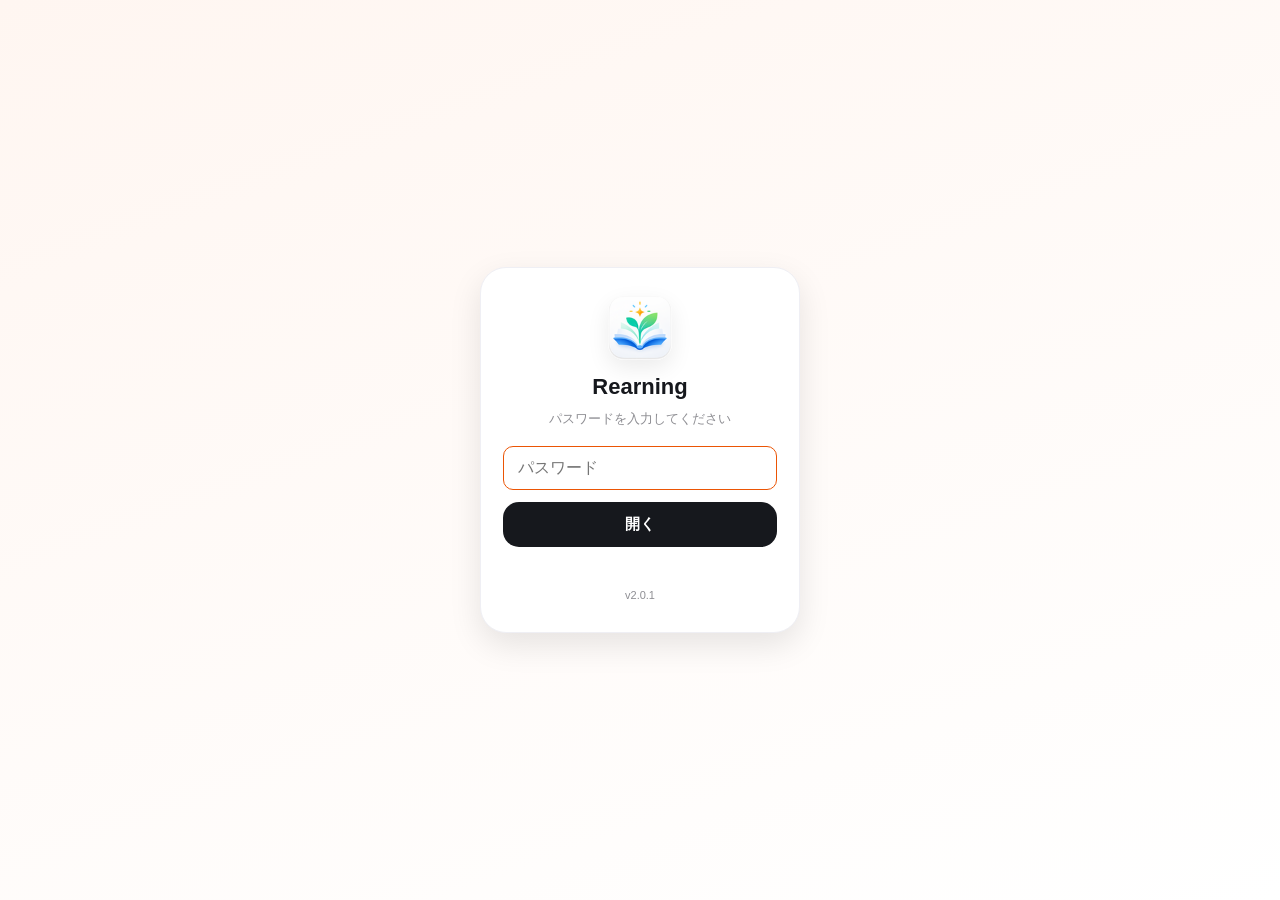
==== index.html @ 57d205f4 "Rotate app access password and refresh offline cache; preserve learning records" ====
<!DOCTYPE html>
<html lang="ja">
<head>
<meta charset="utf-8">
<meta name="viewport" content="width=device-width, initial-scale=1, maximum-scale=1, user-scalable=no">
<title>Rearning</title>
<link rel="apple-touch-icon" sizes="180x180" href="apple-touch-icon.png">
<link rel="icon" type="image/png" sizes="192x192" href="icon-192.png">
<link rel="icon" type="image/png" sizes="512x512" href="icon-512.png">
<link rel="icon" type="image/png" sizes="32x32" href="favicon-32.png">
<link rel="manifest" href="manifest.webmanifest">
<meta name="theme-color" content="#EB5505">
<meta name="robots" content="noindex, nofollow, noarchive">
<meta name="mobile-web-app-capable" content="yes">
<meta name="apple-mobile-web-app-capable" content="yes">
<meta name="apple-mobile-web-app-status-bar-style" content="default">
<meta name="apple-mobile-web-app-title" content="Rearning">
<style>

  :root{
    --au:#EB5505; --au-d:#B8430A; --uq:#E2007A; --uq-d:#B00060; --grn:#1FA85A; --gold:#F2A93B; --grad:linear-gradient(45deg,#F7B733 0%,#EB5505 40%,#E2007A 100%);
    --ink:#1F2328; --sub:#5B6168; --line:#E4E7EB; --bg:#F5F6F8;
    --card:#FFFFFF; --ok:#1FA85A; --okbg:#EAF9EF; --ng:#ED4956; --ngbg:#FDEEEF;
    --warn:#9A6700; --warnbg:#FFF7E0;
  }
  *{box-sizing:border-box;margin:0;padding:0;-webkit-tap-highlight-color:transparent}
  html{-webkit-text-size-adjust:100%}
  body{
    font-family:'Hiragino Sans','Hiragino Kaku Gothic ProN','Yu Gothic',YuGothic,Meiryo,sans-serif;
    background:var(--bg);color:var(--ink);line-height:1.6;font-size:15px;
    padding-bottom:40px;
  }
  header{
    background:linear-gradient(135deg,var(--au),var(--grn));
    color:#fff;padding:18px 16px 16px;
  }
  header h1{font-size:19px;font-weight:800;letter-spacing:.02em}
  header p{font-size:12.5px;opacity:.92;margin-top:2px}
  .note{
    background:var(--warnbg);color:var(--warn);font-size:11.5px;
    padding:7px 16px;border-bottom:1px solid #F0E2B0;line-height:1.45;
  }
  nav{
    display:flex;background:var(--card);position:sticky;top:0;z-index:20;
    border-bottom:1px solid var(--line);overflow-x:auto;
  }
  nav button{
    flex:1 0 auto;min-width:62px;padding:11px 6px 9px;border:none;background:none;
    font-family:inherit;font-size:12.5px;font-weight:700;color:var(--sub);
    border-bottom:3px solid transparent;cursor:pointer;white-space:nowrap;
  }
  nav button.on{color:var(--ink);border-bottom-color:var(--au)}
  main{padding:14px 12px 0;max-width:680px;margin:0 auto}
  section{display:none}
  section.on{display:block;animation:fade .25s}
  @keyframes fade{from{opacity:0;transform:translateY(4px)}to{opacity:1;transform:none}}
  .lead{font-size:13px;color:var(--sub);margin-bottom:12px}

  /* brand chips */
  .brandrow{display:flex;gap:8px;margin-bottom:10px}
  .bchip{
    flex:1;text-align:center;padding:7px;border-radius:9px;font-weight:800;font-size:13px;
    border:2px solid transparent;cursor:pointer;background:#fff;color:var(--sub);
  }
  .bchip.au.on{border-color:var(--au);color:var(--au);background:#FFF3EC}
  .bchip.uq.on{border-color:var(--uq);color:var(--uq);background:#FCEAF3}

  /* plan card */
  .card{
    background:var(--card);border:1px solid var(--line);border-radius:12px;
    margin-bottom:10px;overflow:hidden;
  }
  .card .head{
    padding:13px 14px;cursor:pointer;display:flex;align-items:center;gap:10px;
  }
  .tag{
    font-size:10.5px;font-weight:800;color:#fff;border-radius:5px;padding:2px 7px;flex:none;
  }
  .tag.au{background:var(--au)} .tag.uq{background:var(--uq)} .tag.br{background:#8a8f98}
  .card .head .nm{font-weight:800;font-size:14.5px;flex:1;line-height:1.3}
  .card .head .gb{font-size:12px;color:var(--sub);font-weight:700;flex:none}
  .card .head .arw{color:var(--sub);font-size:12px;transition:transform .2s;flex:none}
  .card.open .head .arw{transform:rotate(90deg)}
  .body{display:none;padding:0 14px 14px;border-top:1px dashed var(--line)}
  .card.open .body{display:block}
  .oneline{font-size:13px;color:var(--ink);margin:11px 0;font-weight:600}
  .price{
    display:flex;align-items:baseline;gap:8px;flex-wrap:wrap;
    background:var(--bg);border-radius:9px;padding:10px 12px;margin-bottom:11px;
  }
  .price .was{color:var(--sub);text-decoration:line-through;font-size:13px}
  .price .ar{color:var(--au);font-weight:800}
  .price .now{font-size:21px;font-weight:800;color:var(--ink)}
  .price .now small{font-size:12px;font-weight:700;color:var(--sub)}
  .price.fix .now{color:var(--ink)}
  dl.spec{display:grid;grid-template-columns:auto 1fr;gap:6px 12px;font-size:12.5px;margin-bottom:10px}
  dl.spec dt{color:var(--sub);font-weight:700;white-space:nowrap}
  dl.spec dd{color:var(--ink)}
  .pt{font-size:12.5px;background:#FFF6F0;border-left:3px solid var(--au);padding:8px 10px;border-radius:0 7px 7px 0;margin-bottom:10px}
  .pt.uqc{background:#FDF1F7;border-left-color:var(--uq)}
  .pt b{color:var(--au)} .pt.uqc b{color:var(--uq)}
  .src{font-size:11.5px;color:var(--sub);display:flex;justify-content:space-between;align-items:center;gap:8px;flex-wrap:wrap}
  .src a{color:#1565C0;text-decoration:none;font-weight:700}
  .src a:active{text-decoration:underline}

  /* groups */
  .gcard{background:#fff;border:1px solid var(--line);border-radius:12px;padding:14px;margin-bottom:11px}
  .gcard h3{font-size:15px;font-weight:800;margin-bottom:4px;display:flex;align-items:center;gap:7px}
  .gnum{background:var(--au);color:#fff;width:22px;height:22px;border-radius:50%;display:inline-flex;align-items:center;justify-content:center;font-size:12px;flex:none}
  .gcard p{font-size:13px;color:var(--ink)}
  .gcard .sm{font-size:12px;color:var(--sub);margin-top:5px}
  .alert{background:var(--ngbg);border:1px solid #F5C6C4;border-radius:11px;padding:13px;margin:6px 0 12px}
  .alert b{color:var(--ng)}
  .alert p{font-size:12.5px;margin-top:4px}

  /* call options */
  table.t{width:100%;border-collapse:collapse;background:#fff;border-radius:11px;overflow:hidden;font-size:12.5px;border:1px solid var(--line);margin-bottom:8px}
  table.t th{background:var(--bg);text-align:left;padding:9px 10px;font-size:11.5px;color:var(--sub);font-weight:700}
  table.t td{padding:9px 10px;border-top:1px solid var(--line)}
  table.t td b{font-weight:800}

  /* terms */
  .term{background:#fff;border:1px solid var(--line);border-radius:10px;padding:11px 13px;margin-bottom:8px}
  .term dt{font-weight:800;font-size:13.5px;margin-bottom:2px}
  .term dd{font-size:12.5px;color:var(--ink)}
  .term .fld{font-size:11.5px;color:var(--sub);margin-top:4px}

  /* quiz */
  .qwrap{background:#fff;border:1px solid var(--line);border-radius:13px;padding:16px}
  .qtop{display:flex;justify-content:space-between;align-items:center;margin-bottom:12px;font-size:12px;color:var(--sub);font-weight:700}
  .qctrl{display:flex;justify-content:space-between;align-items:center;margin-bottom:12px}
  .qbk{background:#fff;border:1.5px solid var(--line);border-radius:8px;padding:6px 12px;font-family:inherit;font-size:12px;font-weight:700;color:var(--ink);cursor:pointer}
  .qbk:disabled{opacity:.35;cursor:default}
  .qstop{background:#fff;border:1.5px solid var(--line);border-radius:8px;padding:6px 12px;font-family:inherit;font-size:12px;font-weight:700;color:var(--sub);cursor:pointer}
  .qbk:active,.qstop:active{background:var(--bg)}
  .bar{height:5px;background:var(--line);border-radius:3px;overflow:hidden;margin-bottom:14px}
  .bar i{display:block;height:100%;background:var(--au);transition:width .3s}
  .qcat{font-size:11px;font-weight:800;color:var(--au);letter-spacing:.04em;margin-bottom:6px}
  .qq{font-size:16px;font-weight:700;line-height:1.5;margin-bottom:14px}
  .opts{display:flex;flex-direction:column;gap:8px;margin-bottom:14px}
  .opt{
    text-align:left;padding:12px 14px;border:1.5px solid var(--line);border-radius:10px;
    background:#fff;font-family:inherit;font-size:14px;font-weight:600;color:var(--ink);cursor:pointer;
  }
  .opt:active{background:var(--bg)}
  .opt.sel{border-color:var(--au);background:#FFF3EC}
  .opt.correct{border-color:var(--ok);background:var(--okbg)}
  .opt.wrong{border-color:var(--ng);background:var(--ngbg)}
  .opt.dim{opacity:.5}
  .conf{margin-bottom:14px}
  .conf p{font-size:12px;color:var(--sub);font-weight:700;margin-bottom:7px}
  .confbtns{display:flex;gap:8px}
  .confbtns button{
    flex:1;padding:10px;border:1.5px solid var(--line);border-radius:9px;background:#fff;
    font-family:inherit;font-size:13px;font-weight:700;color:var(--sub);cursor:pointer;
  }
  .confbtns button.on{border-color:var(--au);color:var(--au);background:#FFF3EC}
  .fb{border-radius:10px;padding:12px 14px;margin-bottom:14px;font-size:13px;display:none}
  .fb.show{display:block}
  .fb.ok{background:var(--okbg);border:1px solid #BFE3C7}
  .fb.ng{background:var(--ngbg);border:1px solid #F5C6C4}
  .fb .res{font-weight:800;margin-bottom:3px}
  .fb.ok .res{color:var(--ok)} .fb.ng .res{color:var(--ng)}
  .fluke{color:var(--warn);font-weight:700;font-size:12px;margin-top:5px}
  .btn{
    width:100%;padding:13px;border:none;border-radius:11px;background:var(--ink);color:#fff;
    font-family:inherit;font-size:15px;font-weight:800;cursor:pointer;
  }
  .btn:disabled{opacity:.35}
  .btn.ghost{background:#fff;color:var(--ink);border:1.5px solid var(--line)}
  /* result */
  .result{text-align:center;padding:10px 0}
  .result .sc{font-size:46px;font-weight:800;color:var(--au);line-height:1}
  .result .sct{font-size:13px;color:var(--sub);margin:4px 0 16px}
  .review{text-align:left;margin:14px 0}
  .rv{display:flex;gap:9px;padding:9px 0;border-top:1px solid var(--line);font-size:12.5px}
  .rv .ic{flex:none;font-weight:800}
  .rv .ic.o{color:var(--ok)} .rv .ic.x{color:var(--ng)}
  .start{text-align:center;padding:18px 6px}
  .start h2{font-size:17px;margin-bottom:8px}
  .start p{font-size:13px;color:var(--sub);margin-bottom:18px}
  .pickrow{display:flex;gap:8px;margin-bottom:16px}
  .pickrow button{flex:1;padding:11px;border:1.5px solid var(--line);border-radius:10px;background:#fff;font-family:inherit;font-size:13px;font-weight:700;color:var(--ink);cursor:pointer}
  .pickrow button.on{border-color:var(--au);background:#FFF3EC;color:var(--au)}
  .qlvs{display:flex;flex-direction:column;gap:10px;margin-bottom:14px;text-align:left}
  .qlv{display:block;width:100%;background:#fff;border:1.5px solid var(--line);border-radius:12px;padding:13px 14px;font-family:inherit;cursor:pointer;text-align:left}
  .qlv:active{background:var(--bg)}
  .qlv-h{display:flex;align-items:center;gap:9px}
  .qlv-no{background:var(--au);color:#fff;width:22px;height:22px;border-radius:50%;display:inline-flex;align-items:center;justify-content:center;font-size:12px;font-weight:800;flex:none}
  .qlv-n{font-size:15px;font-weight:800;color:var(--ink);flex:1}
  .qlv-c{font-size:11.5px;font-weight:800;color:var(--sub);flex:none}
  .qlv-ar{color:var(--sub);font-size:12px;flex:none}
  .qlv-d{font-size:12px;color:var(--sub);margin-top:5px;padding-left:31px}
  .stampget{background:var(--okbg);border:1px solid #BFE3C7;border-radius:10px;padding:11px 13px;margin:6px 0 12px;font-size:13px;font-weight:800;color:var(--ok)}
  .stampgrid{display:grid;grid-template-columns:1fr 1fr;gap:10px;margin:8px 0 16px}
  .stampcell{border:1.5px dashed var(--line);border-radius:12px;padding:14px 8px;text-align:center;background:#fff;opacity:.5}
  .stampcell.on{border-style:solid;border-color:var(--au);background:#FFF6F0;opacity:1}
  .stampcell.wide{grid-column:1 / -1}
  .stampico{font-size:30px;line-height:1.15}
  .stamplbl{font-size:12.5px;font-weight:800;color:var(--ink);margin-top:5px}
  .stampst{font-size:11px;font-weight:700;color:var(--sub);margin-top:2px}
  .stampcell.on .stampst{color:var(--ok)}
  /* timeline */
  .era{font-size:11px;font-weight:800;color:var(--au);letter-spacing:.05em;margin:18px 0 9px;padding-bottom:4px;border-bottom:1px solid var(--line)}
  .era:first-child{margin-top:2px}
  .tl{position:relative;padding-left:22px}
  .tl::before{content:"";position:absolute;left:5px;top:4px;bottom:8px;width:2px;background:var(--line)}
  .tlitem{position:relative;margin-bottom:13px}
  .tlitem::before{content:"";position:absolute;left:-17px;top:5px;width:9px;height:9px;border-radius:50%;background:var(--au);border:2px solid #fff;box-shadow:0 0 0 1px var(--line)}
  .tlitem.key::before{background:var(--uq);width:11px;height:11px;left:-18px}
  .tlitem .yr{font-weight:800;font-size:13px;color:var(--ink)}
  .tlitem.key .yr{color:var(--uq)}
  .tlitem .ev{font-size:12.5px;color:var(--ink);margin-top:1px}
  /* service cards */
  .svc{background:#fff;border:1px solid var(--line);border-radius:12px;padding:13px 14px;margin-bottom:10px}
  .svc h3{font-size:14px;font-weight:800;margin-bottom:5px;display:flex;align-items:center;gap:8px}
  .svc .ico{width:26px;height:26px;border-radius:7px;background:#FFF3EC;color:var(--au);display:inline-flex;align-items:center;justify-content:center;font-size:14px;flex:none}
  .svc p{font-size:12.5px;color:var(--ink);margin-bottom:4px}
  .svc .free{display:inline-block;font-size:11px;font-weight:800;color:var(--ok);background:var(--okbg);border-radius:5px;padding:2px 8px;margin-top:4px}
  .subhd{font-size:12.5px;font-weight:800;color:var(--sub);margin:16px 0 8px}
  /* others */
  .oth{background:#fff;border:1px solid var(--line);border-radius:12px;padding:13px 14px;margin-bottom:10px}
  .oth h3{font-size:14px;font-weight:800;margin-bottom:3px;display:flex;align-items:center;gap:7px}
  .oth .br{font-size:10.5px;font-weight:800;color:#fff;background:var(--sub);border-radius:5px;padding:2px 7px;flex:none}
  .oth .sub{font-size:12px;color:var(--sub);margin-bottom:6px}
  .oth ul{list-style:none}
  .oth li{font-size:12.5px;padding:2px 0 2px 14px;position:relative}
  .oth li::before{content:"›";position:absolute;left:2px;color:var(--au);font-weight:800}
  .oth .warn{font-size:11.5px;color:var(--warn);background:var(--warnbg);border-radius:6px;padding:6px 9px;margin-top:6px}
  footer{text-align:center;font-size:11px;color:var(--sub);padding:22px 16px 8px}


/* ===== チャプター切替バー ===== */
#appbar{position:sticky;top:0;z-index:50;display:flex;gap:6px;background:#fff;border-bottom:1px solid var(--line);padding:8px 12px}
#appbar button{flex:1;border:1px solid var(--line);background:#fff;color:var(--sub);font-weight:800;font-size:12px;line-height:1.25;padding:9px 4px;border-radius:10px;cursor:pointer;-webkit-tap-highlight-color:transparent}
#appbar button.on{background:var(--au);color:#fff;border-color:var(--au)}
#view{display:block}
/* ===== トロフィー画面 ===== */
.tphead{padding:14px 14px 4px}
.tphead h2{margin:0 0 8px;font-size:18px;color:var(--ink)}
.tpprog{font-size:13px;color:var(--sub);font-weight:800}
.tpbar{height:8px;background:#ECEEF1;border-radius:99px;overflow:hidden;margin-top:6px}
.tpbar span{display:block;height:100%;background:var(--au)}
.tgname{font-weight:800;font-size:13px;margin:16px 14px 6px;color:var(--ink)}
.tgrid{display:grid;grid-template-columns:repeat(2,1fr);gap:8px;padding:0 14px}
.tcell{border:1px solid var(--line);border-radius:12px;background:#fff;padding:12px 10px;text-align:center}
.tcell.got{border-color:var(--au);background:#FFF6F0}
.tico{font-size:30px;line-height:1.15}
.tcell:not(.got) .tico{filter:grayscale(1);opacity:.4}
.tname{font-weight:800;font-size:12.5px;margin-top:6px;color:var(--ink)}
.tsub{font-size:11px;color:var(--sub);margin-top:3px;line-height:1.4}
.tcell.got .tsub{color:var(--ok);font-weight:800}
.tcell.master{grid-column:1 / -1}
.tcell.master .tico{font-size:38px}

/* 章バーの下にタブnavを固定 */
#view #nav{top:52px}

/* トロフィー画像表示 */
.timg{width:100%;height:auto;display:block;border-radius:8px}
.tcell.locked .timg{filter:grayscale(1);opacity:.45}
.tlock{font-size:42px;text-align:center;color:#B9C0C8;padding:16px 0 8px}
.tcell .tico{display:none}

/* パスワードゲート（アプリ内ロック） */
#gate{position:fixed;inset:0;z-index:9999;background:linear-gradient(160deg,#FFF6F1,#ffffff);display:flex;align-items:center;justify-content:center;padding:24px}
.gate-box{width:100%;max-width:320px;background:#fff;border:1px solid var(--line);border-radius:16px;padding:28px 22px;text-align:center;box-shadow:0 12px 32px rgba(0,0,0,.10)}
.gate-logo{font-size:34px;margin-bottom:4px}
.gate-title{font-size:18px;font-weight:800;color:var(--ink)}
.gate-sub{font-size:12.5px;color:var(--sub);margin:6px 0 16px}
#gate-input{width:100%;box-sizing:border-box;border:1.5px solid var(--line);border-radius:10px;padding:12px 14px;font-size:16px;font-family:inherit;outline:none}
#gate-input:focus{border-color:var(--au)}
#gate-btn{width:100%;margin-top:12px;border:none;background:var(--au);color:#fff;font-weight:800;font-size:15px;font-family:inherit;border-radius:10px;padding:13px;cursor:pointer}
#gate-btn:active{opacity:.85}
.gate-err{min-height:18px;color:#C5221F;font-size:12px;font-weight:700;margin-top:10px}
.gate-ver{color:var(--sub);font-size:11px;margin-top:12px}
#appver{color:var(--sub);font-size:11px;font-weight:700}


/* ===== v1.1 学習パック & UI ===== */
.opt{min-height:50px;font-size:14.5px;line-height:1.55;border-radius:12px;position:relative;padding-right:38px}
.opt.sel{box-shadow:0 0 0 2.5px rgba(235,85,5,.16)}
.opt.correct::after{content:"✓";position:absolute;right:12px;top:50%;transform:translateY(-50%);font-weight:900;font-size:18px;color:var(--ok)}
.opt.wrong::after{content:"✕";position:absolute;right:12px;top:50%;transform:translateY(-50%);font-weight:900;font-size:18px;color:var(--ng)}
.qq{font-size:15.5px;line-height:1.6}
.fb{line-height:1.6}
.fb .res{font-size:16px}
.sc.gold{color:#E0A32E}.sc.good{color:var(--ok)}.sc.mid{color:#D97706}.sc.low{color:var(--sub)}
.scbar{height:8px;max-width:230px;margin:8px auto 4px;background:var(--line);border-radius:99px;overflow:hidden}
.scbar i{display:block;height:100%;border-radius:99px;background:var(--au)}
.scbar i.gold{background:linear-gradient(90deg,#F5B841,#FFD97A)}
.scbar i.good{background:var(--ok)}
.scbar i.mid{background:#F59E0B}
.scbar i.low{background:#9AA1A8}
.modetag{display:inline-block;font-size:11.5px;font-weight:800;color:var(--sub);background:var(--bg);border:1px solid var(--line);border-radius:99px;padding:4px 12px;margin-bottom:8px}
.revcard{display:block;width:100%;text-align:left;font-family:inherit;cursor:pointer;border:none;border-radius:14px;padding:14px;margin:0 0 10px;background:var(--grad);color:#fff;box-shadow:0 4px 12px rgba(226,0,122,.28)}
.rc-h{display:flex;align-items:center;gap:8px}
.rc-ico{font-size:18px}
.rc-t{font-weight:800;font-size:15px;flex:1}
.revcard .qlv-ar{color:rgba(255,255,255,.85)}
.rc-d{font-size:12px;opacity:.92;margin-top:4px;line-height:1.5}
.revempty{font-size:12px;color:var(--sub);background:var(--bg);border:1px dashed var(--line);border-radius:12px;padding:10px 12px;margin:0 0 10px;line-height:1.5}
.weakbox{background:#fff;border:1.5px solid var(--line);border-radius:14px;padding:12px 13px;margin:0 0 12px}
.wb-t{font-size:12.5px;font-weight:800;margin-bottom:8px}
.wb-row{display:flex;align-items:center;gap:8px;margin:6px 0}
.wb-cat{font-size:12px;font-weight:700;flex:0 0 34%;overflow:hidden;text-overflow:ellipsis;white-space:nowrap}
.wb-bar{flex:1;height:8px;background:var(--bg);border-radius:99px;overflow:hidden}
.wb-bar i{display:block;height:100%;border-radius:99px}
.wb-bar i.g{background:var(--ok)}.wb-bar i.m{background:#F59E0B}.wb-bar i.r{background:var(--ng)}
.wb-pct{font-size:11.5px;font-weight:800;color:var(--sub);width:34px;text-align:right}
.btn.small{padding:10px 12px;font-size:13px;margin-top:8px}

/* ===== v1.2 情報カード再設計（項目：値の表組み・チップ・強調色） ===== */
.cardlead{font-size:13.5px;line-height:1.78;color:#1F2328;margin:3px 0 4px}
.sech{font-size:12.5px;font-weight:800;color:#1F2328;border-left:3px solid var(--au);padding-left:8px;margin:16px 0 5px}
.kvs{margin:2px 0}
.kv{display:flex;gap:10px;align-items:flex-start;padding:7.5px 0;border-bottom:1px solid #F1F3F5;font-size:13px;line-height:1.55}
.kv:last-child{border-bottom:none}
.kvk{flex:0 0 32%;max-width:145px;font-weight:800;color:var(--sub);font-size:12px;padding-top:1px}
.kvv{flex:1;font-weight:600;min-width:0}
.kvv b,.chip b,.bl b{color:#C24504}
.chips{display:flex;flex-wrap:wrap;gap:5px}
.chip{display:inline-block;background:var(--bg);border:1px solid var(--line);border-radius:8px;padding:3px 8px;font-size:12px;font-weight:700}
.bl{position:relative;padding-left:13px;font-size:13px;line-height:1.66;margin:6px 0;color:#1F2328}
.bl::before{content:"";position:absolute;left:0;top:.6em;width:6px;height:6px;border-radius:2px;background:var(--au)}
.pn{font-size:11.5px;color:var(--sub);font-weight:500}
.talkbox{font-size:12.5px;line-height:1.7;background:#FFF6F0;border-left:3px solid var(--au);border-radius:0 7px 7px 0;padding:9px 11px;margin:8px 0;color:#1F2328}
.talkbox b{color:var(--au)}

/* ===== v2.0 Instagramスタイル ===== */
body{padding-bottom:88px}
header{background:#fff;color:var(--ink);display:flex;align-items:center;justify-content:space-between;padding:12px 16px 8px;box-shadow:none}
.hlogo{font-size:24px;font-weight:900;letter-spacing:-.03em;background:var(--grad);-webkit-background-clip:text;background-clip:text;color:transparent}
.streakbadge{font-size:12.5px;font-weight:800;color:var(--au);background:#FFF1E8;border-radius:99px;padding:6px 12px}
#appbar{position:fixed;left:0;right:0;top:auto;bottom:0;z-index:60;display:flex;gap:0;background:rgba(255,255,255,.94);backdrop-filter:blur(18px);-webkit-backdrop-filter:blur(18px);border-top:1px solid #EFEFF1;border-bottom:none;padding:8px 8px calc(env(safe-area-inset-bottom,0px) + 7px)}
#appbar button{flex:1;display:flex;flex-direction:column;align-items:center;gap:2px;border:none;background:transparent;color:#B7B7BD;font-weight:700;font-size:10px;padding:4px 0;border-radius:0}
#appbar button.on{background:transparent;color:var(--ink);border:none}
#appbar svg{width:23px;height:23px;fill:none;stroke:currentColor;stroke-width:2.1;stroke-linecap:round;stroke-linejoin:round}
#appbar button.on svg{stroke:var(--au)}
nav#nav{display:flex;gap:12px;overflow-x:auto;padding:10px 14px 12px;background:#fff;border-bottom:1px solid #EFEFF1;scrollbar-width:none}
nav#nav::-webkit-scrollbar{display:none}
nav#nav button{flex:0 0 auto;width:64px;border:none;background:transparent;padding:0;font-family:inherit;display:flex;flex-direction:column;align-items:center;gap:5px;border-radius:0}
nav#nav button .ring{width:56px;height:56px;border-radius:99px;padding:2.5px;background:#DBDBDF;display:block}
nav#nav button .ring>span{display:block;width:100%;height:100%;border-radius:99px;background:#fff;padding:2.5px}
nav#nav button .face{display:flex;width:100%;height:100%;border-radius:99px;background:#F6F6F8;align-items:center;justify-content:center;font-size:22px}
nav#nav button i{font-style:normal;font-size:10.5px;font-weight:700;color:var(--sub);white-space:nowrap;max-width:64px;overflow:hidden;text-overflow:ellipsis}
nav#nav button.on .ring,nav#nav button.due .ring{background:var(--grad)}
nav#nav button.on i{color:var(--ink);font-weight:800}
.qwrap{background:#141417;border-radius:22px;padding:16px 16px 18px;color:#fff;margin:0 2px}
.qwrap.result{background:#fff;color:var(--ink);border:1px solid #EFEFF1}
.segbar{display:flex;gap:3px;margin:2px 0 12px}
.segbar i{flex:1;height:3px;border-radius:99px;background:rgba(255,255,255,.22)}
.segbar i.done{background:#fff}
.segbar i.now{background:var(--grad)}
.qwrap .qtop{color:rgba(255,255,255,.62)}
.qwrap .qcat{display:inline-block;font-size:11px;font-weight:800;color:#fff;background:rgba(255,255,255,.14);padding:3px 10px;border-radius:99px}
.qwrap .qq{color:#fff;font-size:16.5px;font-weight:800}
.qwrap .opt{background:rgba(255,255,255,.06);border-color:rgba(255,255,255,.28);color:#fff}
.qwrap .opt.sel{border-color:transparent;background:var(--grad);box-shadow:0 4px 14px rgba(235,85,5,.45);color:#fff}
.qwrap .opt.correct{border-color:transparent;background:linear-gradient(45deg,#17A552,#2BC46C);color:#fff}
.qwrap .opt.wrong{border-color:#ED4956;background:rgba(237,73,86,.14);color:#FFD1D5}
.qwrap .opt.dim{opacity:.38}
.qwrap .opt.correct::after{color:#fff}
.qwrap .opt.wrong::after{color:#FF8E97}
.qwrap .fb.ok{background:rgba(31,168,90,.16);color:#D9F7E4}
.qwrap .fb.ng{background:rgba(237,73,86,.16);color:#FFDDE0}
.qwrap .fb .res{color:#fff}
.qwrap .qbk,.qwrap .qstop{background:rgba(255,255,255,.1);color:#fff;border:none}
.btn{background:var(--grad);box-shadow:0 6px 16px rgba(235,85,5,.26);border-radius:16px}
.tstats{display:flex;text-align:center;background:#fff;border:1px solid #EFEFF1;border-radius:16px;margin:12px 14px;padding:12px 6px}
.tstats>div{flex:1}
.tstats b{display:block;font-size:20px;font-weight:900;background:var(--grad);-webkit-background-clip:text;background-clip:text;color:transparent}
.tstats span{font-size:11px;color:var(--sub);font-weight:700}
.tgrid{grid-template-columns:repeat(3,1fr);gap:8px}
.tcell{border-radius:16px;padding:9px 6px}
.tcell.got{border:1.5px solid transparent;background:linear-gradient(#fff,#fff) padding-box,var(--grad) border-box}
.tsub{font-size:10px}
.tgname{font-size:12px;font-weight:800;color:var(--sub);margin:14px 16px 8px}
.timg{border-radius:12px}
.gate-title{background:var(--grad);-webkit-background-clip:text;background-clip:text;color:transparent;font-size:22px}
#gate-btn{background:var(--grad)}


/* ===== v3.0 Clean Instagram-like redesign ===== */
:root{
  --bg:#FAFAFA; --card:#FFFFFF; --ink:#16181D; --sub:#8E8E93; --line:#EFEFF4;
  --main:#FF6B6B; --main2:#FFB86C; --blue:#4F8CFF; --green:#34C759; --gold:#F7B733;
  --grad:linear-gradient(135deg,#FF6B6B 0%,#FFB86C 100%);
  --soft:0 12px 28px rgba(16,24,40,.06);
}
*{box-sizing:border-box}
html,body{background:var(--bg);color:var(--ink);font-family:-apple-system,BlinkMacSystemFont,'Hiragino Sans','Hiragino Kaku Gothic ProN','Yu Gothic',YuGothic,Meiryo,sans-serif;}
body{padding-bottom:92px;font-size:15px;line-height:1.55}
.ig-header{position:sticky;top:0;z-index:55;display:flex;align-items:center;justify-content:space-between;padding:14px 18px 10px;background:rgba(250,250,250,.88);backdrop-filter:blur(18px);-webkit-backdrop-filter:blur(18px);border-bottom:1px solid rgba(239,239,244,.85)}
.hlogo{font-size:28px;font-weight:900;letter-spacing:-.045em;color:var(--ink);background:none;-webkit-background-clip:initial;background-clip:initial}
.hcopy{font-size:11.5px;font-weight:700;color:var(--sub);margin-top:-2px;letter-spacing:.01em}
.streakbadge{font-size:12px;font-weight:800;color:#C75B12;background:#FFF3E8;border:1px solid #FFE1C7;border-radius:999px;padding:7px 11px;box-shadow:none}
#view{max-width:760px;margin:0 auto;padding:0 0 8px}
.ig-tabbar{position:fixed;left:0;right:0;bottom:0;z-index:80;display:flex;gap:0;background:rgba(255,255,255,.94);backdrop-filter:blur(20px);-webkit-backdrop-filter:blur(20px);border-top:1px solid #EDEDF2;padding:7px 8px calc(env(safe-area-inset-bottom,0px) + 7px)}
.ig-tabbar button{appearance:none;border:0;background:transparent;flex:1;min-width:0;display:flex;flex-direction:column;align-items:center;justify-content:center;gap:3px;color:#A1A1AA;font-size:10px;font-weight:750;line-height:1;padding:5px 0 4px;border-radius:14px}
.ig-tabbar svg{width:23px;height:23px;fill:none;stroke:currentColor;stroke-width:2.05;stroke-linecap:round;stroke-linejoin:round}
.ig-tabbar button.on{color:var(--ink);background:transparent}.ig-tabbar button.on svg{stroke:var(--ink)}
.ig-page{padding:16px 16px 28px}.ig-page-title{font-size:26px;font-weight:900;letter-spacing:-.04em;line-height:1.1}.ig-page-sub{font-size:13px;font-weight:650;color:var(--sub);margin-top:5px}.ig-section{margin-top:24px}.ig-section-head{display:flex;align-items:flex-end;justify-content:space-between;margin-bottom:10px}.ig-section-title{font-size:16px;font-weight:900;letter-spacing:-.02em}.ig-section-link{font-size:12px;font-weight:800;color:var(--sub);border:0;background:transparent;padding:0}
.ig-hero{border-radius:28px;background:linear-gradient(145deg,#FFFFFF 0%,#FFF8F4 100%);border:1px solid var(--line);padding:18px;box-shadow:var(--soft)}
.ig-hero-top{display:flex;align-items:center;justify-content:space-between;gap:12px}.ig-hero h1{font-size:24px;font-weight:950;letter-spacing:-.045em;line-height:1.16}.ig-hero p{font-size:13px;font-weight:650;color:var(--sub);margin-top:7px}.ig-ring{width:66px;height:66px;border-radius:50%;background:conic-gradient(var(--main) var(--p),#EFEFF4 0);display:flex;align-items:center;justify-content:center;flex:none}.ig-ring span{width:54px;height:54px;border-radius:50%;background:#fff;display:flex;align-items:center;justify-content:center;font-weight:950;font-size:14px;color:var(--ink)}
.ig-stories{display:flex;gap:12px;overflow-x:auto;padding:4px 16px 12px;margin:0 -16px;scrollbar-width:none}.ig-stories::-webkit-scrollbar{display:none}.ig-story{appearance:none;border:0;background:transparent;min-width:68px;text-align:center;padding:0;color:var(--ink)}.ig-story-face{width:62px;height:62px;border-radius:50%;padding:2.5px;background:var(--grad);display:flex;margin:0 auto 6px}.ig-story-face span{width:100%;height:100%;border-radius:50%;background:#fff;display:flex;align-items:center;justify-content:center;overflow:hidden}.ig-story-face img{width:100%;height:100%;object-fit:cover;border-radius:50%}.ig-story-face b{font-size:18px}.ig-story-label{font-size:10.8px;font-weight:800;white-space:nowrap;color:#3A3A3C;max-width:72px;overflow:hidden;text-overflow:ellipsis}.ig-story.done .ig-story-face{background:#DADAE0}.ig-story.done img{filter:grayscale(.15);opacity:.72}
.ig-card{background:var(--card);border:1px solid var(--line);border-radius:22px;padding:16px;box-shadow:var(--soft)}.ig-card + .ig-card{margin-top:12px}.ig-card-row{display:flex;gap:14px;align-items:center}.ig-card-icon{width:48px;height:48px;border-radius:16px;background:#F6F6F8;display:flex;align-items:center;justify-content:center;flex:none;font-weight:900;color:var(--ink);overflow:hidden}.ig-card-icon img{width:100%;height:100%;object-fit:cover}.ig-card-main{min-width:0;flex:1}.ig-card-title{font-size:15px;font-weight:900;letter-spacing:-.01em}.ig-card-sub{font-size:12.5px;color:var(--sub);font-weight:650;margin-top:2px}.ig-card-meta{display:flex;align-items:center;gap:8px;margin-top:10px}.ig-progress{height:7px;background:#EFEFF4;border-radius:999px;overflow:hidden;flex:1}.ig-progress span{display:block;height:100%;width:0;background:var(--grad);border-radius:999px}.ig-badge{font-size:11px;font-weight:850;padding:4px 8px;border-radius:999px;background:#F5F5F7;color:#636366;white-space:nowrap}.ig-badge.done{background:#EAF9EF;color:#1A7F3C}.ig-badge.hot{background:#FFF3E8;color:#C75B12}.ig-btn{appearance:none;border:0;border-radius:16px;background:var(--ink);color:#fff;font-family:inherit;font-weight:900;font-size:14px;min-height:48px;padding:0 16px;display:inline-flex;align-items:center;justify-content:center;gap:6px}.ig-btn.primary{background:var(--grad);box-shadow:0 10px 20px rgba(255,107,107,.18)}.ig-btn.ghost{background:#fff;color:var(--ink);border:1px solid var(--line);box-shadow:none}.ig-btn.full{width:100%;margin-top:14px}.ig-grid-2{display:grid;grid-template-columns:repeat(2,minmax(0,1fr));gap:12px}.ig-statgrid{display:grid;grid-template-columns:repeat(3,1fr);gap:8px}.ig-stat{background:#fff;border:1px solid var(--line);border-radius:18px;padding:14px 10px;text-align:center}.ig-stat b{display:block;font-size:20px;font-weight:950;letter-spacing:-.04em}.ig-stat span{display:block;font-size:11px;font-weight:750;color:var(--sub);margin-top:2px}.ig-mini-trophies{display:flex;gap:10px}.ig-mini-trophy{width:62px;height:62px;border-radius:18px;background:#fff;border:1px solid var(--line);overflow:hidden;box-shadow:var(--soft)}.ig-mini-trophy img{width:100%;height:100%;object-fit:cover}.ig-empty{border:1px dashed #D8D8DE;border-radius:18px;padding:14px;background:#fff;color:var(--sub);font-size:13px;font-weight:650;text-align:center}
.ig-learn-card{position:relative;overflow:hidden}.ig-learn-card:after{content:"";position:absolute;right:-30px;top:-30px;width:90px;height:90px;border-radius:50%;background:linear-gradient(135deg,rgba(255,107,107,.12),rgba(255,184,108,.12));pointer-events:none}.ig-chiprow{display:flex;gap:8px;overflow-x:auto;padding:2px 0 10px}.ig-chip{border:1px solid var(--line);background:#fff;border-radius:999px;padding:8px 12px;font-size:12px;font-weight:850;color:#3A3A3C;white-space:nowrap}.ig-chip.on{background:var(--ink);border-color:var(--ink);color:#fff}.ig-test-hero{background:#16181D;color:#fff;border:0}.ig-test-hero .ig-card-sub{color:rgba(255,255,255,.68)}.ig-test-hero .ig-btn{background:#fff;color:#16181D}.ig-test-list .ig-card-icon{background:#F7F7FA}
.ig-trophy-top{padding:16px 16px 0}.ig-trophy-grid{display:grid;grid-template-columns:repeat(3,minmax(0,1fr));gap:9px}.ig-trophy-cell{appearance:none;border:1px solid var(--line);border-radius:18px;background:#fff;padding:7px 7px 10px;text-align:left;overflow:hidden;box-shadow:none;color:var(--ink)}.ig-trophy-img{aspect-ratio:1/1;border-radius:14px;background:#F4F4F6;display:flex;align-items:center;justify-content:center;overflow:hidden}.ig-trophy-img img{width:100%;height:100%;object-fit:cover}.ig-trophy-cell.locked .ig-trophy-img img{filter:grayscale(1) blur(1px);opacity:.38}.ig-trophy-cell.hidden .ig-trophy-img{font-size:26px;color:#B6B6BE}.ig-trophy-name{font-size:11.2px;font-weight:900;margin-top:7px;white-space:nowrap;overflow:hidden;text-overflow:ellipsis}.ig-trophy-state{font-size:10px;font-weight:800;color:var(--sub);margin-top:1px}.ig-trophy-cell.got{border-color:#F5D08A;background:linear-gradient(#fff,#fff) padding-box,linear-gradient(135deg,#F7B733,#FFD98A) border-box;border:1.4px solid transparent}.ig-modal{position:fixed;inset:0;z-index:200;background:rgba(0,0,0,.42);display:none;align-items:flex-end}.ig-modal.on{display:flex}.ig-modal-card{width:100%;max-width:520px;margin:0 auto;background:#fff;border-radius:28px 28px 0 0;padding:18px 18px calc(env(safe-area-inset-bottom,0px) + 18px);box-shadow:0 -18px 44px rgba(0,0,0,.18)}.ig-modal-img{width:156px;height:156px;border-radius:28px;overflow:hidden;margin:0 auto 14px;background:#F4F4F6}.ig-modal-img img{width:100%;height:100%;object-fit:cover}.ig-modal-title{text-align:center;font-size:20px;font-weight:950;letter-spacing:-.04em}.ig-modal-sub{text-align:center;font-size:13px;color:var(--sub);font-weight:650;margin:6px auto 16px;max-width:320px}.ig-modal-meta{background:#F7F7F9;border-radius:18px;padding:13px 14px;font-size:13px;color:#3A3A3C;font-weight:650;margin-bottom:12px}
.ig-profile-head{text-align:center;background:#fff;border:1px solid var(--line);border-radius:26px;padding:20px 16px;box-shadow:var(--soft)}.ig-avatar{width:84px;height:84px;border-radius:50%;margin:0 auto 10px;background:var(--grad);padding:3px}.ig-avatar span{display:flex;width:100%;height:100%;border-radius:50%;background:#fff;align-items:center;justify-content:center;font-size:26px;font-weight:950;color:var(--ink)}.ig-profile-name{font-size:20px;font-weight:950;letter-spacing:-.04em}.ig-profile-sub{font-size:12px;font-weight:750;color:var(--sub);margin-top:3px}.ig-timeline{background:#fff;border:1px solid var(--line);border-radius:22px;padding:6px 16px}.ig-log{display:flex;gap:10px;padding:13px 0;border-bottom:1px solid var(--line)}.ig-log:last-child{border-bottom:0}.ig-log-dot{width:8px;height:8px;background:var(--grad);border-radius:50%;margin-top:7px;flex:none}.ig-log-title{font-size:13px;font-weight:850}.ig-log-sub{font-size:12px;color:var(--sub);font-weight:650;margin-top:1px}
.ig-lesson-top{padding:12px 16px;background:rgba(250,250,250,.94);backdrop-filter:blur(18px);-webkit-backdrop-filter:blur(18px);position:sticky;top:62px;z-index:45;border-bottom:1px solid var(--line);display:flex;align-items:center;gap:10px}.ig-back{appearance:none;border:0;background:#fff;border:1px solid var(--line);width:38px;height:38px;border-radius:50%;font-size:18px;font-weight:900;color:var(--ink)}.ig-lesson-title{font-size:16px;font-weight:950}.ig-lesson-sub{font-size:11px;font-weight:750;color:var(--sub);margin-top:-1px}.ig-lesson-wrap{padding-bottom:24px}
#view #nav{position:sticky;top:113px;z-index:40;display:flex;gap:12px;overflow-x:auto;padding:12px 16px;background:rgba(250,250,250,.94);backdrop-filter:blur(18px);-webkit-backdrop-filter:blur(18px);border-bottom:1px solid var(--line);scrollbar-width:none}#view #nav::-webkit-scrollbar{display:none}#view #nav button{flex:0 0 auto;width:62px;border:0;background:transparent;padding:0;display:flex;flex-direction:column;align-items:center;gap:6px;color:var(--sub);font-size:10.5px;font-weight:850;min-width:62px}#view #nav button .ring{width:56px;height:56px;border-radius:50%;background:#DADAE0;padding:2px;display:block}#view #nav button .ring>span{display:block;width:100%;height:100%;border-radius:50%;background:#fff;padding:2px}#view #nav button .face{display:flex;width:100%;height:100%;border-radius:50%;background:#F6F6F8;align-items:center;justify-content:center;font-size:20px}#view #nav button.on .ring{background:var(--grad)}#view #nav button.on{color:var(--ink)}#view main{padding:16px;max-width:760px;margin:0 auto}#view section .lead{font-size:13px;font-weight:650;color:var(--sub);line-height:1.65;margin-bottom:12px}.card{border-radius:20px;border:1px solid var(--line);box-shadow:var(--soft);margin-bottom:12px}.card .head{padding:15px 16px}.card .head .nm{font-size:15px;font-weight:900}.body{padding:0 16px 16px}.tag{border-radius:999px}.qwrap{background:#fff;color:var(--ink);border:1px solid var(--line);border-radius:26px;box-shadow:var(--soft);margin:0;padding:18px}.qwrap .qq{color:var(--ink);font-size:17px}.qwrap .qtop{color:var(--sub)}.qwrap .qcat{background:#F5F5F7;color:#3A3A3C}.qwrap .opt{background:#fff;border-color:var(--line);color:var(--ink);border-radius:17px}.qwrap .opt.sel{border-color:#FFB86C;background:#FFF7EF;box-shadow:none;color:var(--ink)}.qwrap .opt.correct{background:#EAF9EF;color:#0D5C2B}.qwrap .opt.wrong{background:#FFF0F1;color:#A61B25}.qwrap .fb.ok{background:#EAF9EF;color:#0D5C2B}.qwrap .fb.ng{background:#FFF0F1;color:#A61B25}.qwrap .fb .res{color:inherit}.qwrap .qbk,.qwrap .qstop{background:#F5F5F7;color:var(--ink);border:0}.segbar i{background:#EFEFF4}.segbar i.done{background:#16181D}.segbar i.now{background:var(--grad)}.btn{background:var(--ink);border-radius:16px;box-shadow:none}.btn.ghost{background:#fff;border:1px solid var(--line)}footer{font-size:10.5px;color:#A1A1AA;padding:14px 16px 100px}.gate-box{border-radius:26px}.gate-title{background:none;color:var(--ink);-webkit-background-clip:initial;background-clip:initial}#gate-btn{background:var(--ink);border-radius:16px}
@media (min-width:700px){.ig-page{padding-left:22px;padding-right:22px}.ig-trophy-grid{grid-template-columns:repeat(4,minmax(0,1fr))}.ig-modal{align-items:center}.ig-modal-card{border-radius:28px;margin:0 auto;padding-bottom:18px}.ig-lesson-top{top:63px}}


/* ===== v3.1 no-emoji illustration polish ===== */
.ig-story-face img{object-fit:contain !important;padding:7px;background:#fff}
.ig-card-icon{background:#fff !important;border:1px solid var(--line)}
.ig-card-icon img{object-fit:contain !important;padding:6px;background:#fff}
.ig-empty-art{width:72px;height:72px;border-radius:20px;background:#fff;border:1px solid var(--line);display:flex;align-items:center;justify-content:center;margin-bottom:10px;box-shadow:0 8px 24px rgba(0,0,0,.05)}
.ig-empty-art img{width:100%;height:100%;object-fit:contain;padding:8px}
.ig-mini-trophy img{object-fit:contain !important;padding:6px;background:#fff}
.ig-trophy-img{background:#fff}
.ig-trophy-img img{object-fit:cover}
.ig-trophy-cell.locked .ig-trophy-img img{filter:grayscale(1);opacity:.42}
.ig-trophy-cell.hidden .ig-trophy-img img{filter:grayscale(1) blur(1.5px);opacity:.32}
.ig-modal-img img{object-fit:contain;background:#fff}
.streakbadge{font-variant-numeric:tabular-nums}


/* ===== v3.3 fixes: data image icons, locked trophy, quiz navigation ===== */
.ig-story-face img{object-fit:contain !important;padding:7px;background:#fff}
.ig-card-icon{background:#fff !important;border:1px solid var(--line)}
.ig-card-icon img{object-fit:contain !important;padding:6px;background:#fff}
.ig-empty-art{width:72px;height:72px;border-radius:20px;background:#fff;border:1px solid var(--line);display:flex;align-items:center;justify-content:center;margin-bottom:10px;box-shadow:0 8px 24px rgba(0,0,0,.05)}
.ig-empty-art img{width:100%;height:100%;object-fit:contain;padding:8px}
.ig-mini-trophy img{object-fit:contain !important;padding:6px;background:#fff}
.ig-trophy-img{background:#fff}
.ig-trophy-img img{object-fit:cover}
.ig-trophy-cell.locked{pointer-events:none}
.ig-trophy-cell.locked .ig-trophy-img{background:linear-gradient(145deg,#F6F6F8,#FFFFFF);border:1px dashed #E1E1E8}
.ig-locked-mark{width:38px;height:28px;border:4px solid #C9C9D1;border-radius:9px;display:block;position:relative}
.ig-locked-mark:before{content:"";position:absolute;left:7px;top:-22px;width:16px;height:22px;border:4px solid #C9C9D1;border-bottom:0;border-radius:16px 16px 0 0;background:transparent}
.ig-locked-mark:after{content:"";position:absolute;left:50%;top:50%;width:6px;height:6px;background:#C9C9D1;border-radius:50%;transform:translate(-50%,-50%)}
.ig-trophy-cell.locked .ig-trophy-name{color:#8E8E93}
.ig-trophy-cell.locked .ig-trophy-state{color:#AEAEB5}
.ig-modal-img img{object-fit:contain;background:#fff}
.streakbadge{font-variant-numeric:tabular-nums}


/* ===== v3.4 lesson tab illustrations ===== */
#lessonWrap #nav .face,
#view #nav .face{
  width:100%;
  height:100%;
  display:flex;
  align-items:center;
  justify-content:center;
}
#lessonWrap #nav .face svg,
#view #nav .face svg{
  width:32px;
  height:32px;
  display:block;
}
#lessonWrap #nav .ring,
#view #nav .ring{
  background:linear-gradient(135deg,#FF6B6B 0%,#FFB86C 100%);
}
#lessonWrap #nav button:not(.on) .ring,
#view #nav button:not(.on) .ring{
  background:#DADAE0;
}
#lessonWrap #nav button:not(.on) .face svg,
#view #nav button:not(.on) .face svg{
  opacity:.46;
  filter:grayscale(1);
}


/* ===== v3.5 lock screen logo fix ===== */
.gate-logo{
  width:64px;
  height:64px;
  margin:0 auto 10px;
  display:flex;
  align-items:center;
  justify-content:center;
  font-size:0 !important;
}
.gate-logo img{
  width:64px;
  height:64px;
  border-radius:16px;
  display:block;
  box-shadow:0 8px 22px rgba(0,0,0,.08);
}
.gate-logo.clean{
  width:auto;
  height:auto;
  font-size:20px !important;
  font-weight:900;
  color:var(--ink);
}


/* ===== v3.6 hide lesson circles during quiz ===== */
.ig-lesson-wrap.quizmode #nav{
  display:none !important;
}
.ig-lesson-wrap.quizmode main{
  margin-top:0;
}


/* ===== v3.8 profile avatar fix ===== */
.ig-avatar{
  overflow:hidden;
  background:#fff !important;
}
.ig-avatar img{
  width:100%;
  height:100%;
  display:block;
  object-fit:cover;
}
.ig-avatar.noletter:before{
  content:"";
  display:block;
  width:100%;
  height:100%;
  border-radius:inherit;
  background:linear-gradient(135deg,#FF6B6B,#FFB86C);
}

</style>
</head>
<body>
<div id="gate">
  <div class="gate-box">
    <div class="gate-logo"><img src="[data-uri]" alt=""></div>
    <div class="gate-title">Rearning</div>
    <div class="gate-sub">パスワードを入力してください</div>
    <input id="gate-input" type="password" inputmode="text" autocomplete="off" placeholder="パスワード">
    <button id="gate-btn">開く</button>
    <div id="gate-err" class="gate-err"></div>
    <div class="gate-ver" id="gatever"></div>
  </div>
</div>
<header class="ig-header">
  <div>
    <div class="hlogo">Rearning</div>
    <div class="hcopy">短く学んで、現場で使う。</div>
  </div>
  <div class="streakbadge" id="streak">1日</div>
</header>
<div id="appbar" class="ig-tabbar">
  <button data-view="home" class="on" aria-label="ホーム">
    <svg viewBox="0 0 24 24"><path d="M3 10.5 12 3l9 7.5"/><path d="M5.5 9.5V21h13V9.5"/><path d="M9.5 21v-6h5v6"/></svg><span>ホーム</span>
  </button>
  <button data-view="learn" aria-label="学習">
    <svg viewBox="0 0 24 24"><path d="M4 5.5A2.5 2.5 0 0 1 6.5 3H12v18H6.5A2.5 2.5 0 0 1 4 18.5z"/><path d="M20 5.5A2.5 2.5 0 0 0 17.5 3H12v18h5.5a2.5 2.5 0 0 0 2.5-2.5z"/></svg><span>学習</span>
  </button>
  <button data-view="test" aria-label="テスト">
    <svg viewBox="0 0 24 24"><path d="M9 8.5v7l6-3.5z"/><circle cx="12" cy="12" r="9"/></svg><span>テスト</span>
  </button>
  <button data-view="trophy" aria-label="トロフィー">
    <svg viewBox="0 0 24 24"><path d="M8 21h8M12 17v4M6 4h12v4a6 6 0 0 1-12 0z"/><path d="M6 6H3v1a3 3 0 0 0 3 3M18 6h3v1a3 3 0 0 1-3 3"/></svg><span>実績</span>
  </button>
  <button data-view="profile" aria-label="自分">
    <svg viewBox="0 0 24 24"><circle cx="12" cy="8" r="4"/><path d="M4.5 21a7.5 7.5 0 0 1 15 0"/></svg><span>自分</span>
  </button>
</div>
<div id="view"></div>
<footer>Rearning <span id="appver"></span> ／ 出典：教育者用台本・au/UQ・各社公式（2026-06／北海道）</footer>
<script>
/* ===== 設定（ここだけ編集すればOK） =====
   APP_PASSWORD : アプリを開くパスワード（"" にするとロックなし）
   APP_VERSION  : 画面のすみに表示する版数
   ※変更したら、このファイルをNetlify等に置き直すと全員に反映されます
   ========================================== */
var APP_PASSWORD = "J4y3Ilzv4NmjRA8f";
var APP_VERSION  = "v2.0.1";

var TROIMG = {
  "ch6-own-beginner": "[data-uri]",
  "ch6-own-intermediate": "[data-uri]",
  "ch6-own-advanced": "[data-uri]",

  "ch6-others-beginner": "[data-uri]",
  "ch6-others-intermediate": "[data-uri]",
  "ch6-others-advanced": "[data-uri]",
  "ch6-closer": "[data-uri]",

  "ch7-own-beginner": "[data-uri]",
  "ch7-own-intermediate": "[data-uri]",
  "ch7-own-advanced": "[data-uri]",

  "ch7-others-beginner": "[data-uri]",
  "ch7-others-intermediate": "[data-uri]",
  "ch7-others-advanced": "[data-uri]",
  "ch7-closer": "[data-uri]",

  "master": "[data-uri]",
  "h-start": "[data-uri]",
  "h-both": "[data-uri]",
  "h-tabs": "[data-uri]",
  "h-cards": "[data-uri]",
  "h-test": "[data-uri]"
};
window.CH6=(function(){
var CH6_HTML="<nav id=\"nav\">\n  <button class=\"on\" data-t=\"plans\"><span class=\"ring\"><span><span class=\"face\"></span></span></span><i>プラン</i></button>\n  <button data-t=\"past\"><span class=\"ring\"><span><span class=\"face\"></span></span></span><i>過去</i></button>\n  <button data-t=\"hist\"><span class=\"ring\"><span><span class=\"face\"></span></span></span><i>歴史</i></button>\n  <button data-t=\"svc\"><span class=\"ring\"><span><span class=\"face\">️</span></span></span><i>サービス</i></button>\n  <button data-t=\"groups\"><span class=\"ring\"><span><span class=\"face\">‍‍</span></span></span><i>グループ</i></button>\n  <button data-t=\"call\"><span class=\"ring\"><span><span class=\"face\"></span></span></span><i>通話OP</i></button>\n  <button data-t=\"others\"><span class=\"ring\"><span><span class=\"face\"></span></span></span><i>他社</i></button>\n  <button data-t=\"terms\"><span class=\"ring\"><span><span class=\"face\"></span></span></span><i>用語</i></button>\n  <button data-t=\"quiz\"><span class=\"ring\"><span><span class=\"face\"></span></span></span><i>テスト</i></button>\n</nav>\n\n<main>\n  <section id=\"plans\" class=\"on\">\n    <p class=\"lead\">ブランドを選んでプランをタップすると詳細が開きます。</p>\n    <div class=\"brandrow\">\n      <div class=\"bchip uq on\" data-b=\"uq\">UQ mobile</div>\n      <div class=\"bchip au\" data-b=\"au\">au</div>\n    </div>\n    <div id=\"planlist\"></div>\n  </section>\n\n  <section id=\"past\">\n    <p class=\"lead\">受付終了プラン。暗記ではなく「今のどのプランに当たるか」を見る参照用です。詳細は公式の受付終了プランページで確認を。</p>\n    <div id=\"pastlist\"></div>\n  </section>\n\n  <section id=\"hist\">\n    <p class=\"lead\">ご年配のお客様との会話で信頼を作る「アイスブレイクの武器」。大きな流れをつかんでおく。</p>\n    <div id=\"histlist\"></div>\n  </section>\n\n  <section id=\"svc\">\n    <p class=\"lead\">バリューリンク等に付帯する6サービスと、保証・その他のサービス。</p>\n    <div id=\"svclist\"></div>\n  </section>\n\n  <section id=\"groups\">\n    <p class=\"lead\">3つの「グループ」は別物です。混同が高額請求事故につながります。</p>\n    <div class=\"alert\">\n      <b>⚠ 最重要：3グループは必ず分けて考える</b>\n      <p>「支払いを分けたい」と言われて家族割グループまで分けると、家族間通話が有料になり高額請求になります。ベテランでも慎重に組む部分です。</p>\n    </div>\n    <div id=\"grouplist\"></div>\n  </section>\n\n  <section id=\"call\">\n    <p class=\"lead\">通話オプション。コミコミは10分かけ放題が標準付帯なので、追加は完全かけ放題（＋）のみ。</p>\n    <div id=\"calllist\"></div>\n  </section>\n\n  <section id=\"others\">\n    <p class=\"lead\">他社の主要プランと、MNO・MVNOの位置づけ。自社を上げるのは事実ベースで。</p>\n    <div id=\"otherslist\"></div>\n  </section>\n\n  <section id=\"terms\">\n    <p class=\"lead\">プランを覚える前に、土台の用語から。</p>\n    <div id=\"termlist\"></div>\n  </section>\n\n  <section id=\"quiz\">\n    <div id=\"quizarea\"></div>\n  </section>\n</main>\n";
/* ===================== データ ===================== */
const SRC = {
  komikomi:"https://www.uqwimax.jp/mobile/plan/komikomi-pv/",
  tokutoku:"https://www.uqwimax.jp/mobile/plan/tokutoku2/",
  auplan:"https://www.au.com/mobile/charge/smartphone/",
  manekatsu:"https://www.au.com/mobile/charge/smartphone/plan/auvaluelink-moneyact2/",
  aunew:"https://www.au.com/pr/newplan/",
  uqplan:"https://www.uqwimax.jp/mobile/plan/",
  // ===== 他社（現行プラン・公式） =====
  docomo:"https://www.docomo.ne.jp/charge/promotion/new_plan/",
  docomo_mini:"https://www.docomo.ne.jp/charge/docomo_mini/",
  ahamo:"https://ahamo.com/",
  sb:"https://www.softbank.jp/mobile/price_plan/",
  sb_paytoku2:"https://www.softbank.jp/mobile/price_plan/data/paytoku2/",
  sb_minifit2:"https://www.softbank.jp/mobile/price_plan/data/minifit2/",
  ymobile:"https://www.ymobile.jp/plan/",
  linemo:"https://www.linemo.jp/plan/",
  rakuten:"https://network.mobile.rakuten.co.jp/fee/saikyo-plan/",
  rakuten_unext:"https://network.mobile.rakuten.co.jp/fee/unext/"
};
const CHK = "2026-06-23";

const PLANS = [
  // ===== UQ =====
  {brand:"uq", name:"コミコミプランバリュー", gb:"35GB", cat:"uq",
   one:"データも通話もこれ1つ。10分かけ放題とPontaパス込みで分かりやすい。",
   price:{type:"arrow", was:"3,828", now:"3,168", note:"UQコミコミおトク割（最大13ヵ月 −660円）"},
   spec:{
     "データ":"35GB",
     "通話":"1回10分かけ放題 込み（超過 22円/30秒）",
     "UQコミコミおトク割":"加入から最大13ヵ月 −660円で3,168円。au PAY ゴールドカード会員なら14ヵ月目以降も継続（2026年6月25日開始）",
     "速度制限":"35GB超で最大1Mbps／50GB超で最大128kbps",
     "データくりこし":"あり（翌月末まで）",
     "付帯":"Pontaパス（548円相当無料・要申込）／サブスクぷらすポイント 最大20%還元",
     "割引":"自宅セット割・家族セット割は対象外（おトク割は別途適用可）"
   },
   pt:"<b>覚える：</b>35GB＋10分かけ放題＋Pontaパス込み。基本3,828円が、UQコミコミおトク割で最大13ヵ月3,168円。ゴールドカードなら14ヵ月目以降も3,168円が続く。",
   src:SRC.komikomi},

  {brand:"uq", name:"トクトクプラン2", gb:"〜30GB", cat:"uq",
   one:"使わない月は安く、使う月も30GBまで。割引前提の段階制プラン。",
   price:{type:"range", lines:[
     {l:"5GB以下（全割引時）", v:"1,628"},
     {l:"〜30GB（全割引時）", v:"2,728"},
     {l:"〜30GB（割引なし）", v:"4,048"}
   ]},
   spec:{
     "データ":"5GB以下 ／ 5GB超〜30GB の段階制",
     "通話":"22円/30秒（オプションは別途）",
     "対象割引":"自宅セット割／au PAYカードお支払い割（−220円）",
     "速度制限":"30GB超で最大1Mbps／40GB超で最大128kbps",
     "データくりこし":"あり（翌月まで）"
   },
   pt:"<b>注意：</b>割引（自宅セット割・au PAYカードお支払い割）が無いと30GBで4,048円と割高。割引が無い人にはコミコミの方が安いことが多い。",
   src:SRC.tokutoku},

  // ===== au =====
  {brand:"au", name:"auバリューリンクプラン", gb:"使い放題", cat:"au",
   one:"データ使い放題＋6つのサービス込み。割引で直接安くなる主力プラン。",
   price:{type:"arrow", was:"8,008", now:"5,478", note:"各種割引適用後"},
   spec:{
     "データ":"使い放題（200GB超は最大5Mbps／テザリング等は合計60GBまで）",
     "通話":"22円/30秒",
     "SMS":"送信3.3円/通・受信無料",
     "対象割引":"家族割プラス／auスマートバリュー／au PAYカードお支払い割",
     "付帯6サービス":"au Starlink Direct／au 5G Fast Lane／au海外放題／Pontaパス／サブスクぷらすポイント／地震の備えサポート"
   },
   pt:"<b>覚える：</b>auの主力大容量。Pontaパス込み。「使い放題」でも200GB超で制限・テザリングは60GBまでの条件あり。",
   src:SRC.auplan},

  {brand:"au", name:"auバリューリンク マネ活2", gb:"使い放題", cat:"au",
   one:"バリューリンクに金融特典を足した形。割引でなく「還元」で実質安くなる。",
   price:{type:"arrow", was:"9,328", now:"3,528", note:"金融特典フル活用時の実質"},
   spec:{
     "データ":"使い放題（200GB超は最大5Mbps／テザリング60GBまで）",
     "対象割引":"auスマートバリューのみ（−1,100円）",
     "対象外":"家族割プラス・au PAYカードお支払い割は対象外",
     "金融特典":"auじぶん銀行残高で最大550円CB／通信料をau PAYカード・auじぶん銀行払いで最大1,650円CB／買い物で最大2,500P",
     "実質の条件":"ゴールドカード＋auじぶん銀行残高50万円以上＋月5万円利用 等"
   },
   pt:"<b>注意：</b>実質3,528円は条件をすべて満たした場合。条件が揃わないと下がらない。「割引」でなく「還元」と説明するのが正確。",
   src:SRC.manekatsu},

  {brand:"au", name:"使い放題MAX＋", gb:"使い放題", cat:"au",
   one:"バリューリンクからPontaパスを抜いた版。少し安い。",
   price:{type:"arrow", was:"7,788", now:"5,258", note:"各種割引適用後"},
   spec:{
     "データ":"使い放題（200GB超は最大5Mbps／テザリング60GBまで）",
     "対象割引":"家族割プラス／auスマートバリュー／au PAYカードお支払い割",
     "付帯":"5サービス（Pontaパスは付かない）"
   },
   pt:"<b>覚える：</b>バリューリンクとの違いはPontaパスの有無だけ。Pontaパス不要ならこちらが安い。",
   src:SRC.aunew},

  {brand:"au", name:"スマホミニプラン＋", gb:"〜5GB", cat:"au",
   one:"使った分だけ支払う小容量プラン。年齢制限なしで最安。",
   price:{type:"text", text:"使った分だけの段階制（〜5GB）"},
   spec:{
     "データ":"〜5GBの段階制（使った分だけ）",
     "向き":"データをあまり使わない人",
     "目安":"月3GB以上使うなら使い放題MAX＋の方が安くなる"
   },
   pt:"<b>覚える：</b>年齢条件なしの最安プラン。ただし使うほど上がるので、3GBが分かれ目。",
   src:SRC.auplan},

  // ===== 年齢別 =====
  {brand:"au", name:"U12バリュープラン", gb:"低速", cat:"age",
   one:"子どもの使いすぎが気になる親向け。速度を抑えた見守りプラン。",
   price:{type:"text", text:"公式で要確認（料金は公式リンク参照）"},
   spec:{
     "対象":"5〜12歳の利用者登録",
     "速度":"送受信最大300kbps",
     "条件":"対象プランの家族と同一の割引グループに加入（家族間通話無料）",
     "付帯":"コドマモ／auキッズラボ／au Starlink Direct",
     "注意":"家族割プラスのカウント対象外"
   },
   pt:"<b>覚える：</b>速度300kbps固定の見守り向け。家族割プラスの人数にカウントされない点に注意。",
   src:SRC.auplan},

  {brand:"au", name:"U18バリュープラン", gb:"20GB", cat:"age",
   one:"子どもにギガは使わせたいが料金は抑えたい家庭向け。UQトクトクのau版感覚。",
   price:{type:"text", text:"3GB以下／3GB超〜20GB の段階制（公式で要確認）"},
   spec:{
     "対象":"5〜18歳の利用者登録（中学生以上は契約者も可）",
     "データ":"20GB（3GB以下／3GB超で段階制）",
     "継続":"加入中は18歳以降も使える。23歳の誕生月翌月から20GB定額2,728円",
     "オプション":"データ1日放題 500円",
     "通話":"家族間の国内通話無料"
   },
   pt:"<b>覚える：</b>23歳まで段階制のまま使え、その後20GB定額2,728円に。料金の段階は公式で確認。",
   src:SRC.auplan},

  {brand:"au", name:"シニアバリュープラン", gb:"低容量", cat:"age",
   one:"最低限でお得に使いたいシニア向け。5分かけ放題が標準。",
   price:{type:"text", text:"公式で要確認（料金は公式リンク参照）"},
   spec:{
     "対象":"60歳以上（契約者・利用者どちらも可）",
     "通話":"5分以内かけ放題／通話定額2は＋1,100円で利用可",
     "電話きほんパックV":"無料",
     "特典":"プレミアム金利（円普通預金0.65%）／au Starlink Direct（一部機種除く）／サブスクぷらすポイント"
   },
   pt:"<b>覚える：</b>5分かけ放題が標準。auじぶん銀行の金利優遇0.65%も訴求材料になる。",
   src:SRC.auplan}
];

const GROUPS = [
  {n:1, name:"請求グループ", desc:"支払いをまとめている人のまとまり。",
   sm:"誰の請求に何回線がぶら下がっているか。「支払いを分けたい」はこのグループの話。"},
  {n:2, name:"家族割グループ", desc:"au同士で最大10人まで国内通話が無料になるまとまり。",
   sm:"UQは対象外。これを請求と一緒に分けてしまうと、家族間通話が有料になり事故になる。"},
  {n:3, name:"割引グループ", desc:"セット割を組むまとまり（スマートバリュー／家族割プラス／自宅セット割／家族セット割）。",
   sm:"auスマートバリュー＝au＋光＋固定電話。UQ自宅セット割＝UQ＋（ネット＋電話 or でんき or WiMAX）。au・UQ合計10名まで。"}
];

const CALL = [
  {brand:"au", title:"au 通話オプション", rows:[
    ["通話定額ライト2","880円","1回5分以内かけ放題"],
    ["通話定額2","1,980円","24時間いつでもかけ放題"],
    ["電話きほんパックV","440円","留守番EX・割込・三者・迷惑のセット（定額加入で無料）"]
  ], note:"※税込。税抜だとライト2=800円／定額2=1,800円。"},
  {brand:"uq", title:"UQ 通話オプション", rows:[
    ["通話放題","1,980円","24時間いつでも完全かけ放題"],
    ["通話放題ライト","880円","1回10分以内かけ放題"],
    ["通話パック60","660円","月60分まで（最大2,400円分）"],
    ["電話きほんパックV","440円","留守番EX・割込・三者・迷惑のセット（上記いずれか加入で無料）"]
  ], note:"※税込。UQの通話オプションに加入すると電話きほんパックV（440円）が無料。コミコミは通話放題ライトが標準付帯（電話きほんパックVは付かない。通話放題を＋1,100円で追加すると無料になる）。"}
];

const TERMS = [
  {t:"GB（ギガ）", d:"1か月に使えるデータ量。動画やSNSで消費する。", f:"日本人の平均は月12〜13GBと言われる。"},
  {t:"速度制限", d:"上限を超えると通信が遅くなること。1Mbpsならゆっくり、128kbpsはかなり遅い。", f:"「35GB超で1Mbps、50GB超で128kbps」のように段階がある。"},
  {t:"データくりこし", d:"使い切らなかったデータを翌月に持ち越せる仕組み。", f:"翌月末まで有効。"},
  {t:"テザリング", d:"スマホの回線でPCやタブレットをネットにつなぐこと。", f:"使い放題系でも合計60GBまでの上限がある。"},
  {t:"自宅セット割", d:"対象のネット・固定電話・でんき・WiMAXとのセットでスマホが割引。", f:"UQの強み。電気だけでも割引が入る（他社は光必須が多い）。"},
  {t:"家族セット割", d:"光も電気も対象外のとき、家族2回線以上で1台に割引が入るUQの割引。", f:"自宅セット割とは併用不可。両方対象なら大きい方が自動適用。"},
  {t:"auスマートバリュー", d:"au＋対象ネット＋固定電話のセット割。毎月1,100円割引。", f:"固定電話の加入がほぼ必須。"},
  {t:"au PAYカードお支払い割", d:"支払いをau PAYカードにすると月最大220円割引（UQ）。", f:"申込不要、支払い方法の設定だけで自動適用。"},
  {t:"家族割プラス", d:"au同士の家族回線数に応じてスマホ料金が割引。", f:"人数が多いほど割引が増える。"},
  {t:"Pontaパス", d:"月548円のサブスク。クーポンやローソン特典などが付く。", f:"コミコミ／バリューリンク等に込み。"},
  {t:"マネ活", d:"通信＋金融（カード・銀行・証券）をまとめて還元を厚くする考え方。", f:"割引ではなく『還元』。条件が揃うほど得。"},
  {t:"使い放題（無制限）", d:"データ量の上限が実質ないプラン。", f:"完全無制限ではなく200GB超で速度制限・テザリング60GB上限あり。"}
];

/* ===== クイズ：cat=カテゴリ, type=mc(選択)/tf(○×) ===== */
const Q = {
  own:{
    beginner:[
      {cat:"UQプラン", q:"コミコミプランバリューの基本データ容量として正しいものはどれですか？", o:["20GB","30GB","35GB","50GB"], a:2, ex:"コミコミプランバリューは35GBです。30GBのトクトクプラン2、20GBのU18バリュープランと混同しないようにします。"},
      {cat:"UQプラン", q:"コミコミプランバリューの割引前月額として正しいものはどれですか？", o:["2,728円","3,168円","3,828円","4,048円"], a:2, ex:"コミコミプランバリューの割引前月額は3,828円です。3,168円はUQコミコミおトク割適用時、4,048円はトクトクプラン2の基本使用料です。"},
      {cat:"UQプラン", q:"コミコミプランバリューに標準で含まれる通話として正しいものはどれですか？", o:["通話なし","5分以内の国内通話かけ放題","10分以内の国内通話かけ放題","24時間国内通話かけ放題"], a:2, ex:"コミコミプランバリューは1回10分以内の国内通話かけ放題込みです。10分超過分や0570など対象外通話は別料金です。"},
      {cat:"UQプラン", q:"Pontaパスの利用料がプランに含まれるUQの現行プランはどれですか？", o:["トクトクプラン2","コミコミプランバリュー","ミニミニプラン","くりこしプランS+5G"], a:1, ex:"Pontaパスが込みなのはコミコミプランバリューです。トクトクプラン2は容量・割引重視のプランで、Pontaパス込みではありません。"},
      {cat:"UQ割引", q:"UQコミコミおトク割の割引額として正しいものはどれですか？", o:["220円/月","550円/月","660円/月","1,100円/月"], a:2, ex:"UQコミコミおトク割は660円/月割引です。au PAYカードお支払い割220円、自宅セット割1,100円と混同しないようにします。"},
      {cat:"UQ割引", q:"コミコミプランバリューにUQコミコミおトク割を適用した月額として正しいものはどれですか？", o:["2,728円","3,168円","3,828円","4,048円"], a:1, ex:"コミコミプランバリューは3,828円から660円割引で3,168円です。2,728円はトクトクプラン2の自宅セット割＋カード割で30GBまで使う場合の金額です。"},
      {cat:"UQ割引", q:"UQコミコミおトク割で、au PAYゴールドカードを持っていない場合の14カ月目以降の扱いとして正しいものはどれですか？", o:["3,168円のまま継続","3,828円に戻る","2,728円になる","自動でトクトクプラン2に変わる"], a:1, ex:"au PAYゴールドカードを持っていない場合、14カ月目以降は割引が終了し3,828円に戻ります。ゴールドカード会員なら条件により14カ月目以降も割引継続です。"},
      {cat:"UQプラン", q:"トクトクプラン2の最大データ容量として正しいものはどれですか？", o:["20GB","30GB","35GB","使い放題"], a:1, ex:"トクトクプラン2は最大30GBです。コミコミプランバリュー35GB、auの使い放題系と混同しないようにします。"},
      {cat:"UQプラン", q:"トクトクプラン2で、少量利用時の段階判定の境目として正しいものはどれですか？", o:["1GB以下","3GB以下","5GB以下","10GB以下"], a:2, ex:"トクトクプラン2は5GB以下か、5GB超〜30GBかで料金が変わります。スマホミニプラン＋の1GB・3GB・5GB段階と混同しないようにします。"},
      {cat:"UQプラン", q:"トクトクプラン2の基本使用料（割引前）として正しいものはどれですか？", o:["2,728円","3,168円","3,828円","4,048円"], a:3, ex:"トクトクプラン2の基本使用料は4,048円です。割引後の1,628円や2,728円だけを覚えると誤案内につながります。"},
      {cat:"UQ割引", q:"トクトクプラン2で自宅セット割＋au PAYカードお支払い割が入り、5GB以下だった場合の月額はどれですか？", o:["1,628円","2,178円","2,728円","3,278円"], a:0, ex:"自宅セット割とau PAYカードお支払い割が入り、5GB以下なら1,628円です。家族セット割の場合は2,178円なので混同注意です。"},
      {cat:"UQ割引", q:"トクトクプラン2で自宅セット割＋au PAYカードお支払い割が入り、5GB超〜30GB利用した場合の月額はどれですか？", o:["1,628円","2,178円","2,728円","3,278円"], a:2, ex:"自宅セット割とau PAYカードお支払い割が入り、5GB超〜30GBなら2,728円です。5GB以下ならさらに1,100円下がって1,628円です。"},
      {cat:"UQ割引", q:"トクトクプラン2で家族セット割＋au PAYカードお支払い割が入り、5GB以下だった場合の月額はどれですか？", o:["1,628円","2,178円","2,728円","3,278円"], a:1, ex:"家族セット割＋au PAYカードお支払い割で5GB以下なら2,178円です。自宅セット割がある場合の1,628円と混同しないようにします。"},
      {cat:"UQ割引", q:"UQのau PAYカードお支払い割の割引額として正しいものはどれですか？", o:["110円/月","220円/月","550円/月","1,100円/月"], a:1, ex:"UQのau PAYカードお支払い割は220円/月です。家族セット割550円、自宅セット割1,100円と混同しないようにします。"},
      {cat:"UQ割引", q:"UQ自宅セット割の割引額として正しいものはどれですか？", o:["220円/月","550円/月","660円/月","1,100円/月"], a:3, ex:"UQ自宅セット割は1,100円/月割引です。家族セット割550円より大きいため、対象なら基本的に自宅セット割を優先して確認します。"},
      {cat:"UQ割引", q:"UQ家族セット割の割引額として正しいものはどれですか？", o:["220円/月","550円/月","660円/月","1,100円/月"], a:1, ex:"UQ家族セット割は550円/月割引です。自宅セット割とは併用できないため、光・でんきなどの対象有無を先に確認します。"},
      {cat:"auプラン", q:"auバリューリンクプランの割引前月額として正しいものはどれですか？", o:["5,478円","6,778円","8,008円","9,306円"], a:2, ex:"auバリューリンクプランの割引前月額は8,008円です。5,478円はフル割引後の支払いイメージです。"},
      {cat:"auプラン", q:"auバリューリンクプランに家族割プラス3人以上・auスマートバリュー・au PAYカードお支払い割を入れた支払いイメージはどれですか？", o:["3,168円","4,048円","5,478円","8,008円"], a:2, ex:"auバリューリンクプランは8,008円から家族割プラス3人以上・auスマートバリュー・au PAYカードお支払い割を入れると5,478円の支払いイメージです。"},
      {cat:"auプラン", q:"auバリューリンクプランに含まれるサービスとして正しいものはどれですか？", o:["Pontaパス","通話定額2","au PAYゴールドカード年会費","端末保証"], a:0, ex:"auバリューリンクプランにはPontaパスなどのサービスが含まれます。通話定額2やカード年会費、端末保証が自動で込みになるわけではありません。"},
      {cat:"auプラン", q:"auバリューリンクプランのデータ利用について、最も正しい説明はどれですか？", o:["30GBまで","35GBまで","データ使い放題。ただし200GB超やテザリング等には条件がある","完全無制限で速度制限なし"], a:2, ex:"auの使い放題系はデータ使い放題ですが、200GB超で最大5Mbps制限やテザリング等60GB上限などの条件があります。完全無制限と言い切らないのが大事です。"},
      {cat:"auプラン", q:"使い放題MAX＋とauバリューリンクプランの違いとして、初級でまず押さえるべきものはどれですか？", o:["データ容量の違い","Pontaパスなど含まれるサービスの違い","家族割プラスの有無","通話料の違い"], a:1, ex:"どちらも使い放題系ですが、バリューリンクはPontaパスなどのサービス込み、使い放題MAX＋はサービス込みではない点をまず押さえます。"},
      {cat:"auプラン", q:"スマホミニプラン＋の月間データ上限として正しいものはどれですか？", o:["1GB","3GB","5GB","20GB"], a:2, ex:"スマホミニプラン＋は5GBまでの段階制です。1GB・3GBは料金段階であり、上限ではありません。"},
      {cat:"auプラン", q:"スマホミニプラン＋で、割引後の最安段階（〜1GB）として正しいものはどれですか？", o:["1,078円","1,628円","2,398円","2,728円"], a:2, ex:"スマホミニプラン＋の〜1GBは、割引適用後2,398円です。1,078円はU18バリュープランの〜3GB割引後、1,628円はトクトクプラン2の自宅セット割＋カード割・5GB以下です。"},
      {cat:"auプラン", q:"スマホミニプラン＋で3GB超〜5GB利用時、割引後月額として正しいものはどれですか？", o:["2,398円","4,048円","5,478円","5,698円"], a:3, ex:"スマホミニプラン＋は3GB超〜5GBで、割引後5,698円です。少容量向けですが、3GBを超えると使い放題系との比較が必要になります。"},
      {cat:"通話", q:"auの通話定額ライト2の月額として正しいものはどれですか？", o:["550円","880円","1,100円","1,980円"], a:1, ex:"通話定額ライト2は880円/月で、1回5分以内の国内通話が対象です。通話定額2は1,980円/月です。"},
      {cat:"通話", q:"auの通話定額2の月額として正しいものはどれですか？", o:["550円","880円","1,100円","1,980円"], a:3, ex:"通話定額2は1,980円/月で、24時間国内通話かけ放題です。0570など対象外通話は別料金です。"},
      {cat:"年齢別プラン", q:"U18バリュープランのデータ容量として正しいものはどれですか？", o:["5GB","10GB","20GB","30GB"], a:2, ex:"U18バリュープランは20GB/月です。22歳まで2段階制、23歳になる月の翌月からは20GBまで定額となります。"},
      {cat:"年齢別プラン", q:"U18バリュープランの加入条件として正しいものはどれですか？", o:["申し込み時点で5〜18歳","申し込み時点で12歳以下","60歳以上","年齢制限なし"], a:0, ex:"U18バリュープランは申し込み時点で5〜18歳の方が対象です。U12バリューは12歳以下、シニアバリューは60歳以上です。"},
      {cat:"年齢別プラン", q:"シニアバリュープランの加入条件として正しいものはどれですか？", o:["50歳以上","55歳以上","60歳以上","65歳以上"], a:2, ex:"シニアバリュープランは60歳以上が対象です。5GB/月と5分以内の国内通話かけ放題、電話きほんパック（V）対象オプション無料が基本です。"},
      {cat:"年齢別プラン", q:"シニアバリュープランに標準で含まれる通話として正しいものはどれですか？", o:["通話なし","5分以内の国内通話かけ放題","10分以内の国内通話かけ放題","24時間国内通話かけ放題"], a:1, ex:"シニアバリュープランは5分以内の国内通話かけ放題込みです。24時間かけ放題にする場合は通話定額2を追加します。"}
    ],
    intermediate:[
      {cat:"UQプラン", q:"割引が何も組めず、月30GB前後使い、短い電話も多いお客様にまず比較すべき組み合わせはどれですか？", o:["トクトクプラン2だけで案内する","スマホミニプラン＋だけで案内する","コミコミプランバリューを軸に、必要ならトクトク2と比較する","auバリューリンクプランだけを案内する"], a:2, ex:"割引なしで30GB前後・短い電話ありなら、35GB＋10分通話込みのコミコミプランバリューが軸になります。トクトク2は割引が入ると強いですが、割引なしでは4,048円で通話も別です。"},
      {cat:"UQプラン", q:"自宅セット割とau PAYカードお支払い割が入り、毎月5GB以下に収まるお客様にUQで一番見せやすい選択肢はどれですか？", o:["トクトクプラン2","コミコミプランバリュー","auバリューリンクプラン","シニアバリュープラン"], a:0, ex:"トクトクプラン2は自宅セット割＋au PAYカードお支払い割が入り、5GB以下なら1,628円になります。少量利用・割引ありならコミコミよりトクトク2が刺さりやすいです。"},
      {cat:"UQ割引", q:"トクトクプラン2で、光もでんきもないが家族2回線以上とau PAYカード支払いがある場合の考え方として正しいものはどれですか？", o:["自宅セット割と家族セット割を両方入れる","家族セット割＋au PAYカードお支払い割で試算する","割引は一切入らない","コミコミおトク割を自動で入れる"], a:1, ex:"自宅セット割と家族セット割は併用できません。光・でんき等がない場合は、家族セット割とau PAYカードお支払い割で見ます。"},
      {cat:"UQ割引", q:"トクトクプラン2で、自宅セット割と家族セット割の両方の条件を満たす場合、案内として正しいものはどれですか？", o:["家族セット割を優先する","自宅セット割を優先する","2つを合算して1,650円割引にする","どちらも外れる"], a:1, ex:"自宅セット割と家族セット割は併用不可です。両方対象なら、割引額の大きい自宅セット割を優先して案内します。"},
      {cat:"UQプラン", q:"トクトクプラン2の5GB以下判定で、確認漏れしやすいポイントはどれですか？", o:["電話の通話時間も5GB判定に入る","テザリングやau海外放題などのデータ利用も判定に関わる","家族の利用量も合算される","Pontaポイント利用分も合算される"], a:1, ex:"5GB以下かどうかはデータ利用量で判定します。テザリングやau海外放題なども含めて見るため、スマホ本体で少ししか使っていない感覚だけで断定しないようにします。"},
      {cat:"UQプラン", q:"コミコミプランバリューを案内する時に、トクトクプラン2と比べて強みとして言いやすいものはどれですか？", o:["自宅セット割が必ず入る","5GB以下なら必ず最安になる","35GB・10分通話・Pontaパス込みで分かりやすい","家族セット割が必ず入る"], a:2, ex:"コミコミプランバリューは35GB、1回10分以内の通話、Pontaパス込みが強みです。自宅セット割や家族セット割の対象として案内しないように注意します。"},
      {cat:"UQプラン", q:"コミコミプランバリューを案内する時のNGに近い説明はどれですか？", o:["35GBと10分通話が込みです","Pontaパスも込みです","自宅セット割を入れればさらに安くなります","10分を超えた通話は別料金です"], a:2, ex:"コミコミプランバリューは自宅セット割の対象として案内しません。割引で下げるプランではなく、込み込みで分かりやすいプランとして説明します。"},
      {cat:"auプラン", q:"月1〜2GB程度しか使わないauのお客様にスマホミニプラン＋を提案する時、最も安全な説明はどれですか？", o:["5GBまでなら必ず一番安いです","少量利用なら候補ですが、3GB超の月が多いなら使い放題系とも比較します","通話も込みなので安心です","家族割がなくても必ず最安です"], a:1, ex:"スマホミニプラン＋は少量利用向けですが、3GB超〜5GBの月が多いと割高に見えることがあります。利用量のブレを確認して使い放題系とも比較します。"},
      {cat:"auプラン", q:"スマホミニプラン＋で、段階が上がって料金が変わる境目として意識すべきものはどれですか？", o:["1GB・3GB・5GB","3GB・20GB・無制限","5GB・30GB・35GB","30GB・35GB・50GB"], a:0, ex:"スマホミニプラン＋は1GB、3GB、5GBの段階を意識します。UQトクトク2の5GB境目や、コミコミ35GBと混同しないようにします。"},
      {cat:"auプラン", q:"データ無制限希望で、Pontaパスや各種付帯サービスも価値として見せたいお客様にまず候補にしやすいのはどれですか？", o:["スマホミニプラン＋","トクトクプラン2","auバリューリンクプラン","U12バリュープラン"], a:2, ex:"auバリューリンクプランは使い放題に加えて、Pontaパスなどの付帯価値を見せやすいプランです。単純な月額だけでなく、付帯サービスを使うか確認します。"},
      {cat:"auプラン", q:"データ無制限は必要だが、Pontaパスなどの込みサービスは不要というお客様に比較候補として出しやすいのはどれですか？", o:["使い放題MAX＋","コミコミプランバリュー","トクトクプラン2","U18バリュープラン"], a:0, ex:"Pontaパス込みの価値が不要なら、バリューリンクだけでなく使い放題MAX＋も比較候補になります。サービス込みを押し付けず、使う価値があるかで分けます。"},
      {cat:"auプラン", q:"マネ活2を提案する前に、必ず確認したい内容として最も適切なのはどれですか？", o:["好きなスマホの色","au PAYゴールドカード・auじぶん銀行・毎月の決済利用・固定回線条件","家族の誕生日","現在の着信音"], a:1, ex:"マネ活2は還元条件が揃うかが重要です。カード・銀行・毎月の利用額・スマートバリュー条件を確認せずに実質額だけ案内すると誤案内になります。"},
      {cat:"auプラン", q:"マネ活2の実質金額を説明する時、最も危ない言い方はどれですか？", o:["条件がそろうと実質負担を下げられます","割引ではなく還元条件も含めた実質です","誰でも自動でその金額になります","カードや銀行の利用状況を確認して試算します"], a:2, ex:"マネ活2の実質額は条件達成時の還元込みです。『誰でも自動』や『必ず』は誤案内になりやすいので避けます。"},
      {cat:"割引", q:"auスマートバリューとUQ自宅セット割の違いとして、現場で特に間違えやすいものはどれですか？", o:["auスマートバリューはでんきだけでも入る","UQ自宅セット割はでんきだけでも対象になり得る","どちらも必ず光電話が不要","どちらも家族2回線が必須"], a:1, ex:"UQ自宅セット割はでんきコースでも対象になります。一方、auスマートバリューは対象固定通信などの条件確認が必要で、でんきだけで同じように案内しないようにします。"},
      {cat:"グループ", q:"お客様から『支払いだけ別にしたい』と言われた時、まず分けるべきものはどれですか？", o:["請求グループ","家族割グループ","割引グループ","au ID"], a:0, ex:"支払いだけ分けたいなら請求グループを分けます。家族割グループまで分けると、au同士の家族間通話無料などに影響する可能性があります。"},
      {cat:"グループ", q:"au同士の家族間通話無料を残したい場合、安易に分けてはいけないものはどれですか？", o:["請求グループ","支払い方法","家族割グループ","My auのログイン端末"], a:2, ex:"au同士の家族間通話無料は家族割グループが関係します。請求を分けるつもりで家族割グループまで分けると、通話料の事故につながります。"},
      {cat:"グループ", q:"UQ回線について、auの家族割グループ説明で正しいものはどれですか？", o:["UQもau家族割グループに入れば家族間通話無料になる","UQはau同士の家族割グループ通話無料の対象として案内しない","UQは請求グループを分けられない","UQは割引グループに一切関係しない"], a:1, ex:"家族割グループの家族間通話無料はau同士のまとまりとして説明します。UQも同じように無料通話対象と案内すると誤解につながります。"},
      {cat:"UQ割引", q:"au PAYカードお支払い割を案内する時の説明として適切なのはどれですか？", o:["申し込み不要で、対象料金の支払いをau PAYカードに設定すると適用される","必ずau PAYゴールドカードでないと対象外","家族全員が同じカードで支払う必要がある","自宅セット割を外さないと適用できない"], a:0, ex:"au PAYカードお支払い割は、対象プランの支払い方法をau PAYカードに設定することが基本です。ゴールド限定や自宅セット割との排他と案内しないようにします。"},
      {cat:"通話", q:"UQで『短い電話が多い』お客様に通話オプションを提案する時、最初に確認すべきことはどれですか？", o:["電話する相手のキャリアだけ","1回あたりの通話時間と月の通話回数","スマホの色","Wi-Fiの有無"], a:1, ex:"通話提案は、1回あたりが短いのか、長電話が多いのかで変わります。10分以内が多いのか、完全かけ放題が必要なのかを先に確認します。"},
      {cat:"通話", q:"コミコミプランバリュー利用者が『10分を超える電話も多い』場合の考え方として適切なのはどれですか？", o:["標準で24時間かけ放題なので追加不要","通話放題の追加を比較する","トクトク2に変えるしかない","電話きほんパックVだけで通話料が無料になる"], a:1, ex:"コミコミは10分通話込みですが、10分超過が多いなら通話放題の追加を比較します。標準で24時間かけ放題と誤案内しないようにします。"},
      {cat:"auプラン", q:"使い放題MAX＋で『1GB以下の月は安くなる』と案内する時、確認すべきデータ利用として正しいものはどれですか？", o:["スマホ本体のモバイル通信だけ","テザリング・データシェア・au海外放題を含めた利用量","Wi-Fi利用量","家族全員の利用量"], a:1, ex:"1GB以下の判定は、テザリング・データシェア・au海外放題を含めた利用量で見ます。スマホ本体だけ少なくても、テザリング利用があると対象外になり得ます。"},
      {cat:"auプラン", q:"使い放題系プランを説明する時、最も安全な表現はどれですか？", o:["完全無制限で一切制限はありません","200GB超やテザリング上限など、条件付きの使い放題です","テザリングも無制限です","速度制限は絶対にかかりません"], a:1, ex:"使い放題系は200GB超で速度制限、テザリングなどの上限があります。『完全無制限』と断定せず、条件付きの使い放題として正確に伝えます。"},
      {cat:"サービス", q:"au Starlink Directを訴求する時、現場で避けるべき説明はどれですか？", o:["空が見える環境で使える可能性があります","対応機種や利用環境の確認が必要です","音声通話も普通にできます","対応アプリやメッセージ系の利用が中心です"], a:2, ex:"au Starlink Directは音声通話未対応です。『圏外でも電話できる』と伝えると誤案内になります。対応機種・空が見える環境・対応機能を確認して案内します。"},
      {cat:"サービス", q:"UQ利用者にau Starlink Direct専用プラン＋を案内する時、コミコミプランバリュー／トクトクプラン2で注意すべき考え方はどれですか？", o:["専用プラン＋は必ず満額1,650円かかる","対象プランセット割引により実質負担を抑えられる場合がある","UQでは一切利用できない","音声通話だけ使える"], a:1, ex:"UQのコミコミプランバリュー／トクトクプラン2は、au Starlink Direct専用プラン＋の対象プランセット割引により実質負担を抑えられる場合があります。満額だけで案内しないようにします。"},
      {cat:"サービス", q:"au海外放題をプランの価値として伝える時の注意点として正しいものはどれですか？", o:["通話もSMSもすべて無料になる","毎月15日分を超えてもずっと無料","データ利用の特典であり、通話・SMSなどは別条件で確認する","海外で使うと国内データ容量は一切関係ない"], a:2, ex:"au海外放題はデータ利用の特典として説明します。通話・SMSまで全部無料、15日超も無料といった言い方は避け、対象範囲を分けて案内します。"},
      {cat:"年齢別", q:"60歳以上で、電話も少し使い、安さと安心感を重視するお客様に確認したい候補はどれですか？", o:["シニアバリュープラン","U18バリュープラン","U12バリュープラン","povo2.0"], a:0, ex:"60歳以上ならシニアバリュープランが候補になります。5分通話込みなどの条件を確認し、通話量が多い場合は通話定額の追加も比較します。"},
      {cat:"年齢別", q:"中学生〜高校生で20GB程度使わせたいが、無制限までは不要な場合に候補として見やすいものはどれですか？", o:["U12バリュープラン","U18バリュープラン","スマホミニプラン＋","auバリューリンクプラン"], a:1, ex:"20GB程度ならU18バリュープランが候補になります。年齢条件、利用者登録、家族の割引条件を確認して案内します。"},
      {cat:"年齢別", q:"小学生のスマホで『使いすぎが心配。連絡と見守りが中心』という場合に、最初に候補として考えやすいものはどれですか？", o:["auバリューリンクプラン","U12バリュープラン","コミコミプランバリュー","使い放題MAX＋"], a:1, ex:"小学生で使いすぎを抑えたい場合は、U12バリュープランのような見守り寄りの設計が候補になります。大容量プランを先に出すより、利用目的を確認します。"},
      {cat:"接客判断", q:"料金表を見せる時、最も事故につながりやすい見せ方はどれですか？", o:["割引前と割引後を分けて見せる","条件が入った場合の金額だと伝える","最安の割引後金額だけを見せて、条件説明を後回しにする","通話料や対象外通話を補足する"], a:2, ex:"最安の割引後金額だけを先に見せると、条件が揃わない時に不信感につながります。割引条件、期間、対象外をセットで説明します。"},
      {cat:"接客判断", q:"プラン提案の順番として、現場で最も安定しやすいものはどれですか？", o:["一番高いプランを先に出す","お客様の利用量・通話・割引条件・サポート希望を確認してから候補を絞る","他社の悪い点から話す","キャンペーンだけで決める"], a:1, ex:"プランは料金表だけで決めず、利用量・通話・割引条件・店頭サポート希望などを確認して絞るとミスが減ります。現場ではこの順番が安定します。"}
    ],
    advanced:[
      {cat:"UQプラン", q:"コミコミプランバリューの速度制限について、お客様に伝える内容として最も正しいものはどれですか？", o:["35GBを超えても速度は変わらない","35GB超で最大1Mbps、50GB超で最大128kbpsになる","30GB超で最大1Mbps、40GB超で最大128kbpsになる","使いすぎると自動でトクトクプラン2に変わる"], a:1, ex:"コミコミプランバリューは35GB超で最大1Mbps、50GB超で最大128kbpsです。『35GBだからそれ以上は使えない』ではなく、速度制限の段階まで説明します。"},
      {cat:"UQプラン", q:"トクトクプラン2の速度制限について、お客様に伝える内容として最も正しいものはどれですか？", o:["30GB超で最大1Mbps、40GB超で最大128kbpsになる","35GB超で最大1Mbps、50GB超で最大128kbpsになる","5GBを超えた時点で最大128kbpsになる","自宅セット割があれば速度制限はかからない"], a:0, ex:"トクトクプラン2は30GB超で最大1Mbps、40GB超で最大128kbpsです。コミコミの35GB／50GBと混同しやすいので注意します。"},
      {cat:"UQプラン", q:"コミコミプランバリューで『節約モードにすればギガを温存できますよ』と案内するのは正しいですか？", o:["正しい。コミコミは節約モード対象","正しい。ゴールドカードがあれば節約モード対象","間違い。コミコミプランバリューは節約モード対象外","間違い。節約モードはauだけの機能"], a:2, ex:"コミコミプランバリューは節約モード対象外です。旧プランや別プランの感覚で案内すると誤案内になります。"},
      {cat:"UQプラン", q:"トクトクプラン2で『5GB以下なら割引が増える』と説明する時、最も正しい言い方はどれですか？", o:["5GB以下なら基本料そのものが下がります","5GB以下利用時は追加で1,100円割引されます","5GB以下なら自宅セット割が2倍になります","5GB以下なら通話料も無料になります"], a:1, ex:"トクトクプラン2は5GB以下利用時に1,100円割引が入ります。基本使用料が変わるのではなく、段階判定による割引です。"},
      {cat:"UQプラン", q:"トクトクプラン2の割引説明で最も危ないものはどれですか？", o:["自宅セット割とカード割が入ると安くなる","5GB以下ならさらに割引が入る","家族セット割と自宅セット割は両方入ります","割引がない場合はコミコミとの比較が必要"], a:2, ex:"自宅セット割と家族セット割は併用不可です。両方入る前提で計算すると料金がズレます。"},
      {cat:"UQプラン", q:"UQコミコミおトク割の14ヵ月目以降について、最も正しい説明はどれですか？", o:["誰でもずっと660円割引が続く","13ヵ月で必ず終了し、延長条件はない","au PAYゴールドカード会員など条件を満たすと継続する","家族セット割があれば自動で継続する"], a:2, ex:"UQコミコミおトク割は初回加入から最大13ヵ月が基本で、14ヵ月目以降はau PAYゴールドカード会員など条件確認が必要です。"},
      {cat:"UQプラン", q:"コミコミプランバリューの通話込みを説明する時、最も安全なものはどれですか？", o:["10分以内の国内通話が対象。ただしナビダイヤルなど一部対象外がある","すべての通話が完全無料","海外通話も10分以内なら無料","0570も衛星電話もすべて無料"], a:0, ex:"コミコミは10分通話込みですが、0570など対象外通話があります。『全部無料』と言い切らないことが大事です。"},
      {cat:"通話", q:"通話定額系オプションを案内する時に必ず添えるべき注意点はどれですか？", o:["加入すれば国際通話も完全無料","0570・衛星電話など一部対象外番号がある","加入するとデータ容量も増える","加入すると家族割グループが不要になる"], a:1, ex:"通話定額でも対象外番号があります。『完全かけ放題』とだけ言わず、対象外通話の存在を添えます。"},
      {cat:"auプラン", q:"auバリューリンクプランの『使い放題』説明として、最も安全なのはどれですか？", o:["スマホ本体もテザリングも完全無制限です","200GB超やテザリング60GBなどの条件がある使い放題です","60GBを超えると音声通話も止まります","データチャージすれば200GB超の制限は必ず解除されます"], a:1, ex:"auバリューリンクプランは使い放題表記ですが、200GB超で最大5Mbps、テザリングなどは合計60GBまでなどの条件があります。"},
      {cat:"auプラン", q:"auバリューリンクプランで200GBを超えた後の説明として正しいものはどれですか？", o:["当月末まで最大5Mbpsに制限される場合がある","自動で追加料金が発生する","通信が完全停止する","データチャージで必ず通常速度に戻る"], a:0, ex:"200GB超の場合、通常利用に影響のない範囲として最大5Mbpsに制限されます。データチャージで必ず通常速度に戻るという案内は危険です。"},
      {cat:"auプラン", q:"使い放題系プランでテザリングをよく使うお客様に、先に確認すべきことはどれですか？", o:["テザリングは合計60GB上限で足りるか","通話定額に入るか","Pontaパスを使うかだけ","家族割グループの人数だけ"], a:0, ex:"使い放題系でもテザリング・データシェアは合計60GBまでです。PC接続や動画視聴が多い人には必ず確認します。"},
      {cat:"auプラン", q:"使い放題MAX＋とバリューリンクの違いを説明する時、最も正しい軸はどれですか？", o:["データ容量の違いだけ","Pontaパスなど付帯サービスの有無","通話定額の有無だけ","対象年齢の違い"], a:1, ex:"どちらも使い放題系ですが、バリューリンクはPontaパスなど付帯サービス込みの設計です。容量だけで比較しないようにします。"},
      {cat:"auプラン", q:"スマホミニプラン＋を案内する時の上級者向け注意点はどれですか？", o:["5GBまでの段階制なので、毎月3GB超なら使い放題系との比較が必要","1GBを超えると自動で無制限になる","通話定額2が標準で付く","家族割プラス対象外なので絶対に高い"], a:0, ex:"スマホミニプラン＋は少容量向けですが、利用量が増えると割高になりやすいです。特に3GB超が続く人は使い放題系も比較します。"},
      {cat:"auプラン", q:"マネ活2の『実質3,528円』を説明する時、最も避けるべき言い方はどれですか？", o:["条件を満たした場合の実質です","請求額が誰でも必ず3,528円になります","カード・銀行・決済利用で還元が入ります","条件未達なら実質額は変わります"], a:1, ex:"マネ活2の実質額は還元込みの見せ方です。請求額そのものが誰でも必ず3,528円になるわけではありません。"},
      {cat:"auプラン", q:"マネ活2提案で、先に確認すべき条件として最も適切なのはどれですか？", o:["au PAYゴールドカード・auじぶん銀行・決済利用への抵抗がないか","端末カラーの好みだけ","自宅のWi-Fi名だけ","電話帳の登録件数"], a:0, ex:"マネ活2は金融・決済連携で実質負担を下げる設計です。カードや銀行、決済利用に抵抗がある人には向きにくいです。"},
      {cat:"サービス", q:"au海外放題15日分無料について、誤案内になりやすいものはどれですか？", o:["対象プランなら毎月15日分のデータ利用が無料対象","15日超過分は有料になる可能性がある","海外での音声通話・SMSも無料になる","大量通信時に速度制限が入る場合がある"], a:2, ex:"au海外放題の無料対象はデータ通信です。海外での音声通話・SMSは別途料金がかかるため、無料と言い切るのはNGです。"},
      {cat:"サービス", q:"au海外放題を海外出張が多いお客様に案内する時、確認すべきことはどれですか？", o:["渡航先・日数・対象プラン・通話SMSの利用有無","端末の色だけ","国内通話の回数だけ","Pontaポイント残高だけ"], a:0, ex:"海外放題は対象国・地域、利用日数、対象プラン、通話・SMSの有無で説明が変わります。『海外なら全部無料』は危険です。"},
      {cat:"サービス", q:"au Starlink Directの説明で最も危険なものはどれですか？", o:["対応機種・環境が必要","空が見える場所でつながる可能性がある","音声通話も通常の電話と同じように使える","利用には最新OSなど条件がある"], a:2, ex:"au Starlink Directは対応機種や環境が必要で、音声通話を通常通り使えるものではありません。『圏外でも電話できる』と言い切らないようにします。"},
      {cat:"サービス", q:"au Starlink Directを山間部に行くお客様へ案内する時、最も正しい伝え方はどれですか？", o:["どこでも必ず高速通信できます","対象機種・空が見える環境など条件があるが、圏外対策の安心材料になります","地下でも通常回線より速くなります","Wi-Fiルーター代わりに常時使うサービスです"], a:1, ex:"Starlink Directは対象機種や空が見える環境など条件があります。安心材料として伝えつつ、万能ではないことも補足します。"},
      {cat:"サービス", q:"au 5G Fast Laneの効果を説明する時、NGになりやすい言い方はどれですか？", o:["混雑時に快適につながりやすくするサービス","5G SA契約など条件がある","通信速度を必ず保証します","イベント会場や満員電車などの体験で伝える"], a:2, ex:"au 5G Fast Laneは速度保証ではありません。環境や混雑状況により体感は変わるため、『必ず速い』はNGです。"},
      {cat:"サービス", q:"サブスクぷらすポイントの説明として、最も危険なものはどれですか？", o:["対象サービスの月額料金に対するPontaポイント還元です","対象サービスや条件確認が必要です","サブスク料金が20％値引きされます","ポイント還元なので請求額そのものとは分けて説明します"], a:2, ex:"サブスクぷらすポイントは値引きではなくPontaポイント還元です。『料金が下がる』と伝えると誤案内になります。"},
      {cat:"割引", q:"auスマートバリューの案内で、最も事故につながりやすいものはどれですか？", o:["対象ネットと固定電話など条件確認が必要","固定回線を解約すると割引が外れる可能性がある","インターネットだけで必ず適用される","家族の回線にも対象になる場合がある"], a:2, ex:"auスマートバリューは対象ネットだけでなく固定電話など条件が必要なケースがあります。『ネットだけで必ず』は危険です。"},
      {cat:"割引", q:"家族割プラスの人数カウントで確認すべきことはどれですか？", o:["対象プラン・対象回線かどうか","請求代表者の誕生日だけ","端末購入日だけ","Pontaパス加入有無だけ"], a:0, ex:"家族割プラスは対象プラン・対象回線で判定されます。家族なら誰でも無条件にカウントされるわけではありません。"},
      {cat:"グループ", q:"請求を分ける相談で、上級者が必ず守るべきことはどれですか？", o:["請求グループだけを分けるのか、家族割グループまで変えるのかを分けて確認する","全部のグループをまとめて分ける","家族割グループは必ず解除する","割引グループも家族割グループも同じ意味として扱う"], a:0, ex:"請求グループと家族割グループは別物です。支払いだけ分けたいのに家族割グループまで外すと、家族間通話などで事故が起きます。"},
      {cat:"グループ", q:"『家族間通話が急に有料になった』原因として最も疑うべきものはどれですか？", o:["請求グループだけ分けた","家族割グループから外れた","Pontaパスを解約した","au海外放題を使った"], a:1, ex:"au同士の家族間通話無料は家族割グループに関係します。請求分離と混同して家族割を外すと事故になります。"},
      {cat:"年齢別", q:"U18バリュープランの案内で、上級者が先に伝えるべきことはどれですか？", o:["年齢到達後の料金・容量の扱い","23歳以降もずっと同じ条件で使えること","60歳以上でも加入できること","通話定額2が標準で付くこと"], a:0, ex:"年齢条件のあるプランは、対象年齢を過ぎた後の扱いまで伝える必要があります。入口だけ安く見せると後で不信感になります。"},
      {cat:"年齢別", q:"U12バリュープランの提案で、最も大事な確認はどれですか？", o:["安さだけでなく、速度・見守り・使いすぎ防止の目的に合うか","動画を無制限で見たいか","家族割プラスの人数稼ぎだけに使うか","海外放題を毎月使うか"], a:0, ex:"U12は子どもの使いすぎ防止や見守り目的と相性が良いプランです。安さだけでなく利用目的を確認します。"},
      {cat:"割引", q:"スマイルハート割引を案内する時の注意として正しいものはどれですか？", o:["基本料から440円割引で、対象条件や他割引との関係を確認する","すべての料金が半額になる","通話料が完全無料になる","端末代金が無料になる"], a:0, ex:"スマイルハート割引は基本料から440円割引です。対象条件、証明書類、他割引との関係を確認して案内します。"},
      {cat:"接客", q:"上級者が料金比較を見せる時、最も避けるべき見せ方はどれですか？", o:["自社も他社も同じ条件で比較する","割引前・割引後・実質額を分けて見せる","他社は割引後、自社は割引前だけで比較する","通話・サポート・付帯サービスも補足する"], a:2, ex:"比較は条件を揃えることが大切です。他社だけ割引後、自社だけ割引前で見せると判断を誤らせます。"},
      {cat:"接客", q:"料金案内で『この金額になります』と断定する前に、最後に確認すべきことはどれですか？", o:["割引条件・適用時期・対象外通話・オプション有無","お客様の好きな色","端末ケースの有無だけ","来店時間だけ"], a:0, ex:"最終金額は割引条件や適用時期、通話・オプションで変わります。断定する前に条件を再確認します。"}
    ],
    closer:[
      {cat:"UQプラン選定", q:"お客様が「家に光もでんきもない。月30〜35GBくらい使う。短い電話も多い」と言っています。UQで最初に当てる提案として最も自然なのはどれですか？", o:["トクトクプラン2を、割引がないまま30GBプランとして案内する","スマホミニプラン＋にして、足りない分はデータチャージで調整してもらう","コミコミプランバリューを軸に、35GB・10分通話込み・Pontaパス込みで見せる","auバリューリンクプランを案内し、使い放題だけを強く押す"], a:2, ex:"割引が組めず、30〜35GB利用＋短時間通話があるなら、コミコミプランバリューの『35GB・10分通話込み・Pontaパス込み』が一番説明しやすいです。トクトク2は割引が組めないと強みが出にくく、スマホミニは容量が足りません。"},
      {cat:"UQプラン選定", q:"お客様が「家のでんきは切り替えOK。データは月20GB前後。通話はほぼLINE」と言っています。UQで最初に比較すべきプランはどれですか？", o:["スマホミニプラン＋","トクトクプラン2","コミコミプランバリュー","シニアバリュープラン"], a:1, ex:"でんきや対象ネットで自宅セット割が組め、通話ニーズが薄いなら、トクトクプラン2が候補になります。コミコミは10分通話込みが強みですが、通話を使わない人には過剰になる場合があります。"},
      {cat:"UQプラン選定", q:"お客様が「月3GBくらいしか使わない。割引は何も組めない。電話もほぼしない」と言っています。UQでの案内として最も適切なのはどれですか？", o:["コミコミプランバリュー一択。35GBある方が安心とだけ伝える","トクトクプラン2を、5GB以下の段階料金で比較する","auバリューリンクプランを、将来増えるかもしれないので勧める","通話放題付きのプランを優先して案内する"], a:1, ex:"低容量・通話少なめなら、まずトクトクプラン2の5GB以下料金を比較します。『大容量の安心』だけでコミコミに寄せると、お客様の使い方に対して過剰提案になる可能性があります。"},
      {cat:"UQ割引判定", q:"UQで『家のネットはないが、auでんきへ切り替えできる』お客様に対して、割引説明として正しいものはどれですか？", o:["でんきだけではスマホ割引は一切入らない","でんきだけでも自宅セット割の対象になる可能性がある","でんきだけの場合は家族セット割しか使えない","コミコミプランバリューにも自宅セット割が入る"], a:1, ex:"UQは対象のでんきでも自宅セット割につながります。ただし、対象プランや条件確認が必要です。コミコミプランバリューは自宅セット割で安くするプランではないため、ここを混同しないことが大事です。"},
      {cat:"UQ割引判定", q:"お客様が「家族2人でUQにするけど、光もでんきも切り替えない」と言っています。トクトクプラン2の割引説明として最も安全なのはどれですか？", o:["自宅セット割が必ず入ると案内する","家族セット割の対象になる可能性を確認し、自宅セット割とは併用できないと説明する","コミコミプランバリューにも家族セット割が入ると案内する","割引は何も確認せず、最安料金だけ見せる"], a:1, ex:"対象ネット・でんきがない場合は、家族セット割の確認が必要です。自宅セット割と家族セット割は併用前提で話さず、どちらが適用できるかを分けて説明します。"},
      {cat:"通話提案", q:"コミコミプランバリュー検討中のお客様が「10分を超える電話も多い」と言っています。提案として最も正しいものはどれですか？", o:["10分を超えても標準で完全無料と伝える","通話定額2を1,980円で追加すると説明する","通話放題を追加すると24時間かけ放題にできると案内する","コミコミでは通話オプションを追加できないと伝える"], a:2, ex:"コミコミプランバリューは10分通話が標準ですが、10分超過は通話料が発生します。長電話が多い場合は、コミコミ向けの通話放題追加を案内するのが自然です。『標準で完全無料』は誤案内です。"},
      {cat:"通話提案", q:"お客様が「留守電や割込通話も使いたい」と言っています。UQの通話オプション提案で注意すべきことはどれですか？", o:["通話オプション加入で電話きほんパック（V）が無料対象になる場合がある","コミコミプランバリューなら電話きほんパック（V）が最初から必ず無料","通話を使わない人にも必ず通話放題を付ける","電話きほんパック（V）はUQでは使えない"], a:0, ex:"UQでは通話放題・通話放題ライト加入時に電話きほんパック（V）のオプション料が無料対象になる場合があります。標準で必ず無料と説明すると誤案内になります。"},
      {cat:"グループ管理", q:"auのお客様が「支払いだけ子どもと分けたい。でも家族間通話は無料のままにしたい」と言っています。最も安全な案内はどれですか？", o:["請求グループだけを分け、家族割グループは分けないように確認する","請求グループと家族割グループを両方分ける","家族割グループを分けると家族間通話がさらに安くなると説明する","支払いを分けるには家族間通話無料を必ず諦める必要がある"], a:0, ex:"支払いを分けたいだけなら請求グループの話です。家族割グループまで分けると、au同士の家族間通話無料に影響する可能性があります。現場で起きやすい事故なので必ず分けて考えます。"},
      {cat:"au少容量提案", q:"auで「月1GB以内。家族3人・光・au PAYカード支払いも組める。とにかく月額を抑えたい」というお客様に、最初に比較すべきものはどれですか？", o:["スマホミニプラン＋","auバリューリンクプラン","auマネ活バリューリンクプラン","U18バリュープラン"], a:0, ex:"月1GB以内で割引条件も組めるなら、スマホミニプラン＋が候補になります。ただし、データ使用が3GBを超えやすい人は使い放題系との比較が必要です。少容量だから全員ミニ、とは言い切りません。"},
      {cat:"au少容量提案", q:"スマホミニプラン＋を案内中、お客様が「月4〜5GBくらい使う月もある」と言っています。クローザーの判断として最も適切なのはどれですか？", o:["5GB以内なら必ずスマホミニプラン＋が最安と断言する","スマホミニプラン＋だけを見せ、使い放題系は高いので出さない","3GB超過時の料金と、使い放題系の割引後料金を並べて比較する","UQコミコミに必ず変更する"], a:2, ex:"スマホミニプラン＋は少容量向けですが、3GB超〜5GB帯では使い放題系との比較が必要です。『5GB以内だから絶対ミニ』は危険です。利用実態と割引条件を見て判断します。"},
      {cat:"au使い放題提案", q:"お客様が「動画もテザリングも多い。Pontaパスや海外・混雑時の快適さも価値に感じる」と言っています。auで最初に軸にしやすい提案はどれですか？", o:["スマホミニプラン＋","トクトクプラン2","auバリューリンクプラン","シニアバリュープラン"], a:2, ex:"大容量利用に加えて、Pontaパス・au海外放題・au 5G Fast Lane・Starlink Directなどの付帯価値に反応しているなら、auバリューリンクプランを軸にしやすいです。ただし、完全無制限とは言わず条件も伝えます。"},
      {cat:"au使い放題提案", q:"お客様が「データは無制限がいい。でもPontaパスや付帯サービスは使わない」と言っています。比較として最も自然なのはどれですか？", o:["Pontaパス込みのバリューリンクだけを案内する","Pontaパスなしの使い放題MAX＋系も比較に出す","スマホミニプラン＋にしてデータチャージを勧める","U12バリュープランにする"], a:1, ex:"付帯サービスに価値を感じない人に、Pontaパス込みだけを押すと刺さりにくいです。使い放題MAX＋系との比較で、何に価値を感じるかを確認するのが現場では自然です。"},
      {cat:"マネ活提案", q:"お客様が「au PAYゴールドカードもじぶん銀行も使う。毎月カード決済も多い。無制限がいい」と言っています。提案として最も適切なのはどれですか？", o:["金融特典を使える可能性があるため、マネ活系プランを比較する","誰でも請求額が3,528円になると案内する","カードや銀行の利用有無は聞かず、通常の使い放題MAX＋だけ案内する","UQトクトクプラン2を案内する"], a:0, ex:"カード・銀行・決済利用が強いお客様なら、マネ活系プランの還元メリットを比較する価値があります。ただし、実質額は条件達成時の表現であり、請求額が自動でその金額になるわけではありません。"},
      {cat:"マネ活提案", q:"マネ活系プランの説明で、最も危険な言い方はどれですか？", o:["条件を満たすと還元で実質負担を下げられます","カード・銀行・決済利用の状況を確認してから比較します","割引ではなく還元として見せます","誰でも自動で最安実質額になります"], a:3, ex:"マネ活系は条件達成による還元が重要です。『誰でも』『自動で』『最安になる』は誤案内になりやすい表現です。割引と還元の違いを分けて説明します。"},
      {cat:"使い放題条件", q:"auバリューリンクプランを案内中、お客様から「完全無制限ってこと？」と聞かれました。最も正しい返答はどれですか？", o:["はい、テザリングも含めて完全無制限です","200GBを超えると速度制限の可能性があり、テザリングなどは合計60GBの上限があります","100GBを超えたら即停止します","データチャージすれば速度制限は必ず解除されます"], a:1, ex:"auの使い放題系は、200GB超で最大5Mbpsの制限、テザリングなど合計60GB上限などの条件があります。『完全無制限』と言い切ると誤案内です。"},
      {cat:"テザリング提案", q:"お客様が「家のWi-Fi代わりにスマホのテザリングでPCやゲーム機も使いたい。月80GBくらい使う」と言っています。au使い放題提案で必ず伝えるべきことはどれですか？", o:["テザリングもスマホ本体と同じく上限なしと伝える","テザリングなどには合計60GBの上限があるため、固定回線やWiMAXも比較する","スマホミニプラン＋で十分と伝える","データチャージすればテザリング上限は消えると伝える"], a:1, ex:"スマホ本体のデータ利用とテザリング利用は条件が違います。テザリングで80GB想定なら、60GB上限に引っかかる可能性があるため、固定回線やWiMAXも含めて比較します。"},
      {cat:"Starlink Direct", q:"お客様が「山で圏外になるから、Starlink Directがあるなら電話もできる？」と聞いています。最も安全な返答はどれですか？", o:["音声通話も通常通りできます","動画視聴まで快適にできます","対応範囲や対象機種を確認し、音声通話はできない前提で説明する","UQでは一切使えません"], a:2, ex:"Starlink Directは圏外対策として強い訴求ですが、音声通話までできると案内するのは危険です。対象機種・対象プラン・利用できる機能を確認し、言い過ぎないことが大事です。"},
      {cat:"海外利用", q:"バリューリンク検討中のお客様が「海外出張が多い。海外放題があるなら通話もSMSも全部無料？」と聞いています。正しい説明はどれですか？", o:["通話・SMSも含めて毎月15日分すべて無料です","データ通信の特典であり、音声通話やSMSは別料金になる場合があります","海外では一切使えません","15日を超えても無期限無料です"], a:1, ex:"au海外放題はデータ通信の特典として訴求します。音声通話・SMSまで無料と案内すると誤案内です。15日を超える場合の料金も確認が必要です。"},
      {cat:"5G Fast Lane", q:"お客様が「ライブ会場や駅でつながりにくい」と言っています。au 5G Fast Laneの伝え方として最も適切なのはどれですか？", o:["混雑時でも必ず速度が2倍になると数字で保証する","対象エリアなら絶対に圏外にならないと伝える","混雑時の体感改善につながる付帯価値として紹介し、速度保証ではないと理解してもらう","5G Fast Laneを使うには必ず別料金が必要と伝える"], a:2, ex:"5G Fast Laneは『混雑時の体感価値』で伝えるのが自然です。速度数値や絶対接続を保証する言い方は危険です。ライブ・駅・満員電車などの場面で説明すると伝わりやすくなります。"},
      {cat:"年齢別プラン", q:"お客様が「中学生の子にスマホを持たせたい。動画も見るので20GBくらいは欲しい」と言っています。最初に検討しやすいのはどれですか？", o:["U12バリュープラン","U18バリュープラン","シニアバリュープラン","スマホミニプラン＋だけ"], a:1, ex:"中学生で20GB程度の利用想定なら、U18バリュープランが候補になります。U12は低速・見守り寄りの設計なので、動画利用が多い場合は合わない可能性があります。"},
      {cat:"年齢別プラン", q:"お客様が「小学生の子に持たせたい。使いすぎを防ぎたい。連絡用で十分」と言っています。最も自然な提案はどれですか？", o:["auバリューリンクプラン","U18バリュープラン","U12バリュープラン","コミコミプランバリュー"], a:2, ex:"小学生で連絡用・使いすぎ防止が主目的なら、U12バリュープランが候補になります。ギガを多く持たせたい場合はU18との比較が必要ですが、見守り用途ならU12が説明しやすいです。"},
      {cat:"シニア提案", q:"60歳以上のお客様が「通話は少しする。スマホはそこまで使わない。銀行金利の話も気になる」と言っています。最初に検討しやすいのはどれですか？", o:["シニアバリュープラン","U18バリュープラン","auバリューリンクプランのみ","povo2.0のみ"], a:0, ex:"60歳以上で少容量・通話ニーズがあり、じぶん銀行の特典にも反応するなら、シニアバリュープランが候補になります。ただし、金融条件は断定せず、対象条件の確認が必要です。"},
      {cat:"保証・付帯提案", q:"お客様が「スマホ本体より、ケースやフィルムを落として壊すのが不安」と言っています。プラン提案に加えて確認しやすい付帯はどれですか？", o:["デバイス保証","au海外放題","Starlink Direct","家族割グループ"], a:0, ex:"ケース・フィルム・アクセサリーの不安には、端末本体保証ではなくデバイス保証の話が刺さる場合があります。プランだけでなく、利用シーンから付帯価値を拾うのがクローザー視点です。"},
      {cat:"他社比較対応", q:"お客様が「楽天なら無制限で安いって聞いた。auは高いよね」と言っています。最も適切な返しはどれですか？", o:["楽天は使えないのでやめた方がいいです","楽天の安さは事実として認めた上で、利用場所・店頭サポート・家族割・付帯価値まで含めて比較する","auの方が絶対に安いですと断言する","料金の話はせず、すぐ申込に進める"], a:1, ex:"他社を否定すると信用を落とします。楽天の安さは認めた上で、電波・利用場所・店頭サポート・家族条件・au独自の付帯価値まで含めて比較するのが現場では強いです。"},
      {cat:"他社比較対応", q:"お客様が「ahamoは30GBで2,970円、5分通話も付くならUQより良くない？」と言っています。返答として最も自然なのはどれですか？", o:["ahamoは安いが、UQは店頭相談・自宅セット割・10分通話込み・Pontaパス込みなど比較軸が違うと整理する","ahamoは必ず遅いと伝える","UQの方が必ず安いと断言する","比較せずにauの使い放題だけを勧める"], a:0, ex:"ahamoの30GB・5分通話込みは強い比較対象です。否定ではなく、UQ側は店頭対応、割引条件、10分通話、Pontaパスなど、別軸の価値で整理します。"},
      {cat:"比較表作成", q:"料金比較表を作る時、最も事故りやすい見せ方はどれですか？", o:["自社・他社ともに、割引前と割引後を分けて記載する","通話込み・付帯サービス込みかを注記する","他社は割引後、自社は割引前だけで並べる","キャンペーン期間や終了後料金を分けて書く"], a:2, ex:"他社だけ割引後、自社だけ割引前で並べると、不公平な比較になり誤解を生みます。比較表は条件を揃えるか、割引前・割引後・期間限定を分けて見せる必要があります。"},
      {cat:"割引条件確認", q:"お客様が「ネットもでんきも家族もカードも、たぶん全部ある」と言っています。クローザーとして最初にすべきことはどれですか？", o:["最安料金だけを先に断言する","対象サービス・名義・住所・支払い設定など、割引条件を分けて確認する","全部あると言っているので確認不要で申込する","マネ活系プランに固定する"], a:1, ex:"『たぶんある』は現場では危険です。ネット・でんき・家族・カードは、それぞれ対象条件や名義・住所・支払い設定が絡みます。最安額を断言する前に条件を分けて確認します。"},
      {cat:"料金変動説明", q:"トクトクプラン2を案内中、お客様が「毎月同じ料金でしょ？」と聞いています。正しい説明はどれですか？", o:["必ず毎月同じ料金です","5GB以下か、5GB超〜30GBかで支払いが変わる可能性があります","30GBを超えても料金は上がり続けます","データ利用量は料金に一切関係ありません"], a:1, ex:"トクトクプラン2はデータ利用量によって5GB以下と5GB超〜30GBで料金が変わります。固定料金のように説明すると誤解につながります。"},
      {cat:"キャンペーン説明", q:"増量オプションⅡの無料キャンペーンを案内する時、最も危険な説明はどれですか？", o:["無料期間がありますが、終了後は月額料金がかかる可能性があります","対象プランと適用条件を確認します","増量分もくりこし対象になる場合があります","一度付ければ永年無料です"], a:3, ex:"増量オプションⅡは無料キャンペーン期間があっても、終了後は料金がかかります。『永年無料』と案内すると誤案内です。いつまで無料か、終了後いくらかを先に伝える必要があります。"},
      {cat:"総合提案判断", q:"お客様が「安いのがいい。でも店頭で相談したいし、通話も少しする。家のでんきは切り替えOK」と言っています。最も現場で強い進め方はどれですか？", o:["最初からauバリューリンクプランだけを提案する","楽天の方が安いのでau/UQは諦める","利用量・通話・でんき切替可否を確認し、UQのトクトク2とコミコミを条件別に並べて選ばせる","料金だけを見て、付帯価値や店頭対応は説明しない"], a:2, ex:"条件が複数あるお客様には、先に決め打ちせず、データ量・通話・割引可否・店頭相談の価値を整理します。でんき切替が可能ならトクトク2、通話・Pontaパス込みを重視するならコミコミというように、条件別に並べると納得感が出ます。"}
    ]
  },
  others:{
    beginner:[
      {cat:"楽天モバイル", q:"Rakuten最強プランの通常料金で、3GBまで利用した月の月額として正しいものはどれですか？", o:["968円","1,078円","2,178円","3,278円"], a:1, ex:"通常料金は3GBまで1,078円です。968円は家族割引適用時の金額なので、通常料金と混同しないようにします。"},
      {cat:"楽天モバイル", q:"Rakuten最強プランの通常料金で、20GBまで利用した月の月額として正しいものはどれですか？", o:["1,078円","2,068円","2,178円","3,278円"], a:2, ex:"通常料金は20GBまで2,178円です。2,068円は家族割引適用時の20GBまでの金額です。"},
      {cat:"楽天モバイル", q:"Rakuten最強プランの通常料金で、20GBを超えて利用した月の月額として正しいものはどれですか？", o:["2,178円","3,168円","3,278円","4,378円"], a:2, ex:"通常料金は20GB超過後、無制限で3,278円です。3,168円は家族割引適用時の金額です。"},
      {cat:"楽天モバイル", q:"楽天モバイルで国内通話を無料訴求する時、前提として正しいものはどれですか？", o:["標準電話アプリなら何分でも無料","Rakuten Linkアプリ利用が前提","10分以内だけ無料","5分以内だけ無料"], a:1, ex:"楽天モバイルの無料通話訴求はRakuten Linkアプリ利用が前提です。標準電話アプリでの発信まで無条件無料と案内しないようにします。"},
      {cat:"ahamo", q:"ahamoの基本データ容量として正しいものはどれですか？", o:["20GB","30GB","35GB","無制限"], a:1, ex:"ahamoは30GBのオンライン専用プランです。UQのコミコミ35GBや楽天の無制限と混同しないようにします。"},
      {cat:"ahamo", q:"ahamoの月額基本料金として正しいものはどれですか？", o:["990円","2,090円","2,970円","3,278円"], a:2, ex:"ahamoは30GBで2,970円です。990円・2,090円はLINEMOベストプラン、3,278円は楽天モバイル通常無制限の金額です。"},
      {cat:"ahamo", q:"ahamoに標準で含まれる国内通話として正しいものはどれですか？", o:["通話なし","5分以内かけ放題","10分以内かけ放題","24時間かけ放題"], a:1, ex:"ahamoは5分以内の国内通話が標準で含まれます。10分込みのプランや24時間かけ放題とは分けて覚えます。"},
      {cat:"ahamo", q:"ahamoの契約・各種手続きの基本として正しいものはどれですか？", o:["原則オンラインで手続きする","ワイモバイルショップで手続きする","楽天モバイルショップで手続きする","auショップで通常契約できる"], a:0, ex:"ahamoはドコモのオンライン専用ブランドです。店頭サポートの有無や条件は別として、基本はオンライン手続きと押さえます。"},
      {cat:"ドコモ MAX", q:"ドコモ MAXのデータ容量の考え方として正しいものはどれですか？", o:["4GB／10GBの2択","5GB／30GB／35GBの3択","1GBまで・3GBまで・3GB超〜無制限の段階制","30GB固定"], a:2, ex:"ドコモ MAXは、1GBまで・1GB超〜3GB・3GB超〜無制限の段階制です。ドコモ miniやワイモバイルと混同しないようにします。"},
      {cat:"ドコモ MAX", q:"ドコモ MAXで3GBを超えて使った場合の基本料金として正しいものはどれですか？", o:["3,278円","5,148円","7,315円","8,448円"], a:3, ex:"ドコモ MAXの3GB超〜無制限の基本料金は8,448円です。5,148円は各種割引後のイメージで、基本料金ではありません。"},
      {cat:"ドコモ mini", q:"ドコモ miniのデータ容量として正しい組み合わせはどれですか？", o:["3GB／10GB","4GB／10GB","5GB／30GB","30GB／35GB"], a:1, ex:"ドコモ miniは4GBと10GBの2種類です。旧irumoやワイモバイル、LINEMOと容量が似ているため注意します。"},
      {cat:"ドコモ mini", q:"ドコモ mini 4GBの基本料金として正しいものはどれですか？", o:["880円","1,980円","2,750円","3,850円"], a:2, ex:"ドコモ mini 4GBの基本料金は2,750円です。880円は各種割引適用後のイメージです。"},
      {cat:"ドコモ mini", q:"ドコモ mini 10GBの基本料金として正しいものはどれですか？", o:["1,980円","2,750円","3,850円","4,158円"], a:2, ex:"ドコモ mini 10GBの基本料金は3,850円です。1,980円は各種割引適用後のイメージです。"},
      {cat:"LINEMO", q:"LINEMOベストプランの料金段階として正しい組み合わせはどれですか？", o:["3GBまで990円／10GBまで2,090円","5GBまで858円／30GBまで1,958円","30GBで2,970円のみ","20GB超で3,278円"], a:0, ex:"LINEMOベストプランは3GBまで990円、10GBまで2,090円の段階制です。30GBのベストプランVとは分けて覚えます。"},
      {cat:"LINEMO", q:"LINEMOベストプランVの内容として正しいものはどれですか？", o:["10GB＋通話なしで2,090円","30GB＋5分国内通話定額で2,970円","35GB＋10分国内通話定額で3,168円","無制限＋PayPay特典で3,278円"], a:1, ex:"LINEMOベストプランVは30GB＋5分国内通話定額で2,970円です。ahamoと金額・通話条件が近いため、ブランド名とセットで覚えます。"},
      {cat:"LINEMO", q:"LINEMOの申し込み方法として正しいものはどれですか？", o:["店舗申し込みが基本","オンライン申し込みのみ","auショップで受付","楽天モバイルショップで受付"], a:1, ex:"LINEMOはオンライン専用です。ワイモバイルのような店頭受付前提のブランドとは分けて案内します。"},
      {cat:"LINEMO", q:"LINEMOの特徴として正しいものはどれですか？", o:["LINEの対象機能がギガフリー","店頭サポートが標準無料","家族割引が標準である","データくりこしがある"], a:0, ex:"LINEMOはLINEギガフリーが特徴です。ただしLINE内でも一部対象外の機能があるため、『LINE関係は全部無料』とは言わないようにします。"},
      {cat:"Y!mobile", q:"Y!mobile シンプル3のデータ容量として正しい組み合わせはどれですか？", o:["3GB／10GB／30GB","4GB／10GB／無制限","5GB／30GB／35GB","20GB／30GB／35GB"], a:2, ex:"Y!mobileのシンプル3はSが5GB、Mが30GB、Lが35GBです。UQやドコモ miniの容量と混同しないようにします。"},
      {cat:"Y!mobile", q:"Y!mobile シンプル3 Lの特徴として正しいものはどれですか？", o:["5GBの低容量プラン","30GBで通話なし","35GBで10分以内国内通話が込み","無制限でPayPay特典が込み"], a:2, ex:"シンプル3 Lは35GBで、10分以内の国内通話が追加料金なしで利用できます。S/Mとは通話条件が違うため注意します。"},
      {cat:"Y!mobile", q:"Y!mobile シンプル3 Sの月額基本使用料として、2026年6月2日以降の新料金で正しいものはどれですか？", o:["3,058円","3,278円","4,158円","5,258円"], a:1, ex:"シンプル3 Sは2026年6月2日以降、月額基本使用料が3,278円です。3,058円は改定前の金額として出やすい引っ掛けです。"},
      {cat:"Y!mobile", q:"Y!mobileのPayPayカード割として正しいものはどれですか？", o:["PayPayカードは330円割引、PayPayカード ゴールドは550円割引","どちらも220円割引","ゴールドだけ1,100円割引","カード払いでも割引はない"], a:0, ex:"Y!mobileのPayPayカード割は、通常カード330円、ゴールド550円が基本です。時期により増額特典等が絡むため、最新条件は確認します。"},
      {cat:"SoftBank", q:"SoftBankのペイトク2で、料金プランの中心になる特典として正しいものはどれですか？", o:["PayPay利用時のポイント特典","楽天ポイントの倍率アップ","dポイントの通信料還元","Pontaパス込み"], a:0, ex:"ペイトク2はPayPay利用時のポイント特典が軸です。楽天・dポイント・Ponta系の特典と混同しないようにします。"},
      {cat:"SoftBank", q:"ペイトク2でPayPayカード ゴールド連携時のPayPay特典として正しいものはどれですか？", o:["+5%、上限3,000円相当/月","+10%、上限4,000円相当/月","+20%、上限なし","通信料から1,100円割引"], a:1, ex:"PayPayカード ゴールド連携時は+10%、上限4,000円相当/月が基本です。ゴールドなしの場合の+5%と混同しないようにします。"},
      {cat:"SoftBank", q:"SoftBank ミニフィット2のデータ段階として正しいものはどれですか？", o:["2GBまで／5GBまで","3GBまで／10GBまで","5GBまで／30GBまで","1GBまで／3GBまで／無制限"], a:0, ex:"ミニフィット2は2GBまで・5GBまでの段階制です。ドコモ MAXの1GB/3GB/無制限やLINEMOの3GB/10GBと混同しないようにします。"},
      {cat:"SoftBank", q:"SoftBank ミニフィット2の5GBまでの基本料として正しいものはどれですか？", o:["3,278円","4,158円","5,258円","6,358円"], a:3, ex:"ミニフィット2の5GBまでの基本料は6,358円です。割引後の金額や2GBまでの金額と混同しないようにします。"},
      {cat:"オンライン専用", q:"ドコモのオンライン専用ブランドとして正しいものはどれですか？", o:["ahamo","LINEMO","Y!mobile","Rakuten最強プラン"], a:0, ex:"ahamoはドコモのオンライン専用ブランドです。LINEMOはSoftBank、Y!mobileはSoftBankのサブブランド、楽天は楽天モバイルです。"},
      {cat:"サブブランド", q:"SoftBank系で、店舗対応もあるサブブランドとして正しいものはどれですか？", o:["ahamo","LINEMO","Y!mobile","povo"], a:2, ex:"Y!mobileはSoftBank系のサブブランドで、店舗対応があります。LINEMOはオンライン専用なので、接客比較ではここを分けます。"},
      {cat:"他社比較", q:"『30GB・2,970円・5分国内通話込み』という条件に当てはまる他社プランの組み合わせとして正しいものはどれですか？", o:["ahamo／LINEMOベストプランV","楽天最強プラン／ドコモ mini","Y!mobileシンプル3 L／SoftBankミニフィット2","ドコモ MAX／ペイトク2"], a:0, ex:"ahamoとLINEMOベストプランVは、どちらも30GB・2,970円・5分国内通話込みで比較されやすいプランです。店頭対応やブランド、付帯条件の違いで整理します。"},
      {cat:"他社比較", q:"『無制限3,278円』として比較に出されやすいプランはどれですか？", o:["ahamo","Rakuten最強プラン","LINEMOベストプランV","Y!mobileシンプル3 L"], a:1, ex:"Rakuten最強プランは通常料金で20GB超過後3,278円です。安さの比較では出やすいですが、電波・店舗サポート・通話アプリ条件も合わせて確認します。"},
      {cat:"他社比較", q:"他社プランの初級理解として、最も危ない覚え方はどれですか？", o:["ahamoは30GBで5分通話込み","LINEMOベストプランは3GB/10GBの段階制","楽天は通常料金と家族割適用後で金額が変わる","オンライン系は全部店舗で無料サポートできる"], a:3, ex:"オンライン専用ブランドは、店舗対応やサポート条件が通常ブランドと異なります。料金だけでなく、サポートの違いまで押さえることが現場では重要です。"}
    ],
    intermediate:[
      {cat:"楽天モバイル", q:"お客様が「楽天は無制限で3,168円だから一番安い」と言っています。まず確認すべきことはどれですか？", o:["3,168円は家族割適用時の金額かどうか","楽天は必ず全員3,168円になるかどうか","au回線を一切使っていないかどうか","通話が標準電話でも完全無料かどうか"], a:0, ex:"楽天の無制限は通常3,278円、家族割適用時は3,168円です。比較時は通常料金なのか、割引後料金なのかを最初にそろえます。"},
      {cat:"楽天モバイル", q:"Rakuten最強プランを「通話も無料」と比較する時、最も注意すべき内容はどれですか？", o:["標準電話アプリなら24時間無料と案内する","Rakuten Linkアプリ利用が前提で、一部対象外番号もある","5分以内だけ無料で、超過後は必ず22円/30秒","家族割に入らないと通話無料にならない"], a:1, ex:"楽天の無料通話訴求はRakuten Linkアプリ利用が前提です。標準電話アプリまで無条件で無料と案内すると誤案内になります。"},
      {cat:"楽天モバイル", q:"楽天モバイルの段階制を比較する時、正しい見方はどれですか？", o:["使ったデータ量に応じて3GB・20GB・無制限の段階で料金が変わる","最初から全員が無制限料金で固定される","20GBを超えると自動的に速度制限で使えなくなる","3GBを超えた時点で必ず通話料も上がる"], a:0, ex:"楽天は使ったデータ量に応じて料金が変わる段階制です。無制限だけを見せるのではなく、少量利用月の料金も含めて比較します。"},
      {cat:"ahamo", q:"ahamoとLINEMOベストプランVを比較する時、共通点として正しいものはどれですか？", o:["どちらも30GB・2,970円・5分以内国内通話込み","どちらも店頭で通常契約できる","どちらも10分以内国内通話込み","どちらもデータ無制限プラン"], a:0, ex:"ahamoとLINEMOベストプランVは、30GB・2,970円・5分以内国内通話込みで比較されやすい組み合わせです。違いは回線・サポート・LINE関連などで整理します。"},
      {cat:"ahamo", q:"ahamo大盛りを比較に出すべきお客様像として最も近いものはどれですか？", o:["毎月3GB未満で、とにかく最安を求める人","毎月30GBでは足りないが、完全無制限までは不要な人","通話だけ多く、データはほぼ使わない人","店頭で細かい設定サポートを受けたい人"], a:1, ex:"ahamo大盛りは30GBに80GBを足して合計110GBにする考え方です。無制限ではないため、完全無制限希望のお客様とは分けて判断します。"},
      {cat:"ahamo", q:"ahamoを「安い」と案内された時、UQやau側から比較する時の確認軸として適切なのはどれですか？", o:["5分通話込み・30GB・オンライン中心で問題ないか","ahamoは必ず電波が悪いと伝える","ahamoは家族割が必ず入ると伝える","ahamoは30GBではなく無制限だと伝える"], a:0, ex:"ahamoはシンプルで強いプランですが、基本はオンライン中心です。料金だけでなく、通話・容量・店頭サポートの必要性を確認します。"},
      {cat:"ドコモプラン", q:"ドコモ miniを比較する時、基本として正しいデータ容量の組み合わせはどれですか？", o:["3GB／20GB","4GB／10GB","30GB／110GB","無制限のみ"], a:1, ex:"ドコモ miniは少容量向けで、4GBまたは10GBから選ぶプランです。ahamoの30GBやドコモ MAXの無制限系とは目的が違います。"},
      {cat:"ドコモプラン", q:"ドコモ miniの割引後料金を比較する時、特に注意すべきことはどれですか？", o:["誰でも4GB880円になると案内する","光・home 5G・dカード・でんきなど条件込みの料金か確認する","ahamoと同じく割引条件が一切ないと案内する","10GBは必ず無料になると案内する"], a:1, ex:"ドコモ miniの安い見せ方は、各種割引込みの場合があります。条件がそろっているかを確認せずに比較するとズレます。"},
      {cat:"ドコモプラン", q:"ドコモ MAXを比較する時、最も誤案内になりやすい表現はどれですか？", o:["3GB超から無制限系として比較する","割引後料金は条件込みで確認する","誰でも必ず5,148円で無制限ですと案内する","長期利用割などが関係する場合があると確認する"], a:2, ex:"ドコモ MAXの割引後料金は、みんなドコモ割・長期利用割・dカード支払い・光/でんき等の条件が絡みます。「誰でも」と断定しないことが重要です。"},
      {cat:"ドコモプラン", q:"ドコモの料金比較で「mini」「ahamo」「MAX」を並べる時、最も自然な整理はどれですか？", o:["mini＝少容量、ahamo＝30GBオンライン、MAX＝大容量・無制限系","mini＝無制限、ahamo＝4GB、MAX＝30GB","全て同じ料金で容量だけ違う","すべて店頭契約不可のオンライン専用"], a:0, ex:"ドコモ内でも役割が違います。少容量はmini、30GBシンプルはahamo、大容量・無制限系はMAXという整理が現場では使いやすいです。"},
      {cat:"LINEMO", q:"LINEMOベストプランとLINEMOベストプランVの違いとして正しいものはどれですか？", o:["ベストプランは3GB/10GBの段階制、ベストプランVは30GB＋5分通話込み","ベストプランは無制限、ベストプランVは3GB固定","どちらも10分かけ放題込み","どちらも店頭契約が前提"], a:0, ex:"LINEMOベストプランは小〜中容量の段階制、ベストプランVは30GB＋5分通話込みです。名前が似ているため混同しやすい部分です。"},
      {cat:"LINEMO", q:"LINEMOをUQと比較する時、LINEMO側の強みとして出やすいものはどれですか？", o:["LINEギガフリーやオンライン完結のシンプルさ","auショップでの通常サポート","自宅セット割のでんきコース","家族間通話無料グループ"], a:0, ex:"LINEMOはオンライン専用で、LINE関連の使いやすさが強みです。一方、店頭サポートやセット割の比較ではUQ側の強みを整理できます。"},
      {cat:"LINEMO", q:"LINEMOベストプランVを「ahamoと同じ」と言い切るのが危険な理由はどれですか？", o:["料金・容量・5分通話は近いが、回線・サポート・LINE特典など比較軸が違う","LINEMOは30GBではないから","ahamoは5分通話が付かないから","LINEMOは店舗専用だから"], a:0, ex:"30GB・2,970円・5分通話込みという共通点はありますが、完全に同じではありません。お客様の重視点で比較軸を変えます。"},
      {cat:"Y!mobile", q:"Y!mobile シンプル3 LをUQコミコミと比較する時、特に混同しやすい点はどれですか？", o:["シンプル3 Lは10分以内国内通話が追加料金なしで使える点","シンプル3 Lは完全無制限である点","シンプル3 Lはオンライン専用である点","シンプル3 Lは3GB固定である点"], a:0, ex:"Y!mobile シンプル3 Lは10分通話込みのため、UQコミコミと比較されやすいです。S/Mとは通話条件が違う点に注意します。"},
      {cat:"Y!mobile", q:"Y!mobile シンプル3 S/Mで10分かけ放題を使う場合の整理として正しいものはどれですか？", o:["S/Mでも標準で10分かけ放題が付く","S/Mはだれとでも定額＋などの通話オプション追加で対応する","S/Mは通話オプションを付けられない","S/Mは24時間かけ放題のみ選べる"], a:1, ex:"シンプル3 Lは10分通話込みですが、S/Mは通話オプションで対応します。Lの条件をS/Mにも広げて案内しないようにします。"},
      {cat:"Y!mobile", q:"Y!mobileを比較する時、UQと似ている点として正しいものはどれですか？", o:["大手キャリアのサブブランドとして、店舗・家族・固定回線連携の比較になりやすい","完全オンライン専用で店舗対応がない","必ず楽天回線を使う","全プランでデータ無制限"], a:0, ex:"Y!mobileはSoftBank系のサブブランドで、UQと比較されやすい立ち位置です。料金だけでなく、家族・固定回線・店舗対応で比較します。"},
      {cat:"SoftBank", q:"ペイトク2の価値が出やすいお客様として最も近いものはどれですか？", o:["PayPay利用が多く、PayPayカード連携も含めて使える人","現金払いしかしない人","毎月1GB未満しか使わない人","PayPayを使わず、店頭サポートだけ求める人"], a:0, ex:"ペイトク2はPayPay利用・PayPayカード連携との相性が価値の中心です。PayPayを使わないお客様には還元メリットが出にくくなります。"},
      {cat:"SoftBank", q:"ペイトク2のPayPay特典を比較する時、最も注意すべきことはどれですか？", o:["PayPayカード ゴールド連携時の+10%や上限など条件を確認する","誰でも無条件で+10%・上限なしと案内する","PayPayを使わなくても自動で還元されると案内する","家族割だけで最大還元になると案内する"], a:0, ex:"ペイトク2の特典はPayPayカード ゴールド連携や上限金額など条件があります。還元率だけを大きく見せると誤案内になります。"},
      {cat:"SoftBank", q:"SoftBankのミニフィット系を比較する時、現場で注意すべき見方はどれですか？", o:["少量利用向けだが、段階が上がると割高になりやすい点を見る","無制限なのに最安と案内する","ahamoと同じ30GB定額と案内する","通話無料が標準と案内する"], a:0, ex:"ミニフィット系は少量利用向けの段階制です。少し使っただけで料金が上がるため、実利用量の確認が重要です。"},
      {cat:"SoftBank", q:"SoftBankの料金改定を比較で扱う時、適切な姿勢はどれですか？", o:["他社は信用できないと強く否定する","改定時期・対象・金額を確認し、事実ベースで比較する","すべてのプランが必ず無料になると案内する","改定情報は見ないで現在料金だけで判断する"], a:1, ex:"料金改定は強い比較材料になりますが、煽りや断定はNGです。対象プラン・時期・改定額を確認し、事実ベースで整理します。"},
      {cat:"povo", q:"povo2.0を比較する時、基本として正しい説明はどれですか？", o:["基本料0円で、必要なデータや通話をトッピングするオンライン専用プラン","30GB・2,970円・5分通話込みのプラン","ショップで常時サポートされるサブブランド","毎月固定で無制限3,278円のプラン"], a:0, ex:"povo2.0は基本料0円から必要な分をトッピングする仕組みです。ahamoやLINEMOの定額プランとは比較の仕方が違います。"},
      {cat:"povo", q:"povo2.0をメイン回線として案内する時、特に注意すべきことはどれですか？", o:["何もしなくても永久に0円で維持できると案内する","180日超の継続利用には一定の条件がある点を確認する","店頭で毎月自動サポートされると案内する","0GB時でも高速通信できると案内する"], a:1, ex:"povo2.0は基本料0円ですが、長期間トッピング購入などがない場合の条件があります。0円だけを強調しすぎないことが重要です。"},
      {cat:"比較判断", q:"「30GB前後で安いプラン」を比較された時、最初に並べやすい組み合わせはどれですか？", o:["ahamo・LINEMOベストプランV・UQコミコミ/トクトク系","楽天無制限・ドコモMAX・ペイトク2だけ","スマホミニ・ミニフィット・ドコモminiだけ","povoの24時間使い放題だけ"], a:0, ex:"30GB前後ではahamo、LINEMOベストプランV、UQコミコミやトクトク系が比較対象になりやすいです。容量・通話・割引・店頭対応をそろえて比較します。"},
      {cat:"比較判断", q:"「無制限で安いところがいい」と言われた時、比較対象として入りやすいものはどれですか？", o:["楽天最強プラン・ドコモMAX・SoftBankペイトク2・au使い放題系","ahamo・LINEMOベストプランVだけ","ドコモmini・スマホミニだけ","povoの0GB状態だけ"], a:0, ex:"無制限比較では、楽天・ドコモMAX・SoftBankペイトク2・au使い放題系が入りやすいです。料金だけでなく、電波・サポート・還元条件も確認します。"},
      {cat:"比較判断", q:"他社比較で「一番安いのはどこ？」と聞かれた時、最初に確認すべきことはどれですか？", o:["月のデータ量・通話量・店頭サポートの必要性","好きなスマホの色","今すぐ契約するかだけ","家族の名前だけ"], a:0, ex:"最安は利用条件で変わります。データ量、通話、サポート、割引条件を確認してから比較しないと、見せ方だけの安さになります。"},
      {cat:"比較判断", q:"オンライン専用プランとUQ/auを比較する時、自網側の強みとして出しやすいものはどれですか？", o:["店頭相談・初期設定・家族や固定回線とのまとめ提案","オンライン専用なので店舗対応がないこと","必ず全員がオンライン専用より安くなること","他社の電波が必ず悪いこと"], a:0, ex:"オンライン専用は料金が強く見えます。UQ/au側は店頭対応、初期設定、家族・固定回線・でんきとの総合提案で価値を出します。"},
      {cat:"比較判断", q:"他社の割引後料金を比較表に入れる時、最も危険な作り方はどれですか？", o:["他社だけフル割引後、自社だけ割引前で並べる","全社とも割引前で並べる","全社とも条件付き割引後で並べ、条件を横に書く","通常料金と割引後料金を分けて書く"], a:0, ex:"比較条件がそろっていない表は誤解を生みます。通常料金同士、割引後同士、または条件を明記して並べる必要があります。"},
      {cat:"比較判断", q:"他社の「通話込み」を比較する時、確認すべき内容として最も適切なのはどれですか？", o:["何分以内か、標準付帯か、アプリ利用前提か、対象外番号があるか","通話込みなら全部24時間無料と判断する","通話込みならデータも無制限と判断する","5分と10分の違いは説明しない"], a:0, ex:"通話込みは5分・10分・24時間、標準付帯・オプション、専用アプリ前提など差があります。ここを混同すると誤案内になります。"},
      {cat:"比較判断", q:"他社比較でお客様の信用を落としやすい返答はどれですか？", o:["楽天は安いですが、利用場所や通話アプリ前提も確認しましょう","ahamoは30GBでシンプルですが、オンライン中心で問題ないか確認しましょう","LINEMOはLINEをよく使う方には相性が良いです","他社は全部やめた方がいいです。auだけが正解です"], a:3, ex:"他社否定は信用を落とします。強みは認めた上で、お客様の使い方に合うかを事実ベースで比較する方が商談につながります。"},
      {cat:"比較判断", q:"他社中級で身につけるべき力として最も近いものはどれですか？", o:["他社名を暗記するだけ","料金・容量・通話・割引条件・サポートの違いを整理して比較する力","他社を否定するトーク力","とにかく一番安い数字だけを言う力"], a:1, ex:"中級では、単純な暗記から一歩進み、条件が違うプランを正しく比較する力を見ます。現場ではこの整理力が提案の土台になります。"}
    ],
    advanced:[
      {cat:"楽天モバイル", q:"楽天モバイルの「無制限」を比較表に入れる時、最も注意すべき表現はどれですか？", o:["完全無制限で速度制御は一切ありません","20GBを超えると必ず使えなくなります","混雑時など、公平なサービス提供のため速度制御される場合があります","店頭サポート込みで必ず最安です"], a:2, ex:"楽天モバイルは20GB超過後も無制限料金ですが、混雑時などに速度制御される場合があります。「完全無制限」と断定せず、料金の安さと利用環境を分けて説明します。"},
      {cat:"楽天モバイル", q:"Rakuten Linkの通話無料について、NG案内として最も危ないものはどれですか？", o:["Rakuten Linkアプリ利用が前提です","一部対象外番号があります","標準電話アプリからでも全番号が無料です","通話品質や使い勝手はお客様の利用環境も確認します"], a:2, ex:"通話無料はRakuten Link利用が前提で、一部対象外番号もあります。標準電話アプリからでも全て無料という案内は誤りです。"},
      {cat:"楽天モバイル", q:"楽天の最強家族割を適用した時の説明として正しいものはどれですか？", o:["1回線あたり月110円割引です","1回線あたり月220円割引です","家族代表者だけ月1,100円割引です","無制限料金が2,178円になります"], a:0, ex:"最強家族割は対象回線ごとに月110円割引です。通常料金と家族割後料金を混ぜると比較が崩れるため、どちらの料金か明記します。"},
      {cat:"楽天モバイル", q:"楽天最強プランを「無制限3,168円」と案内する時、前提として正しいものはどれですか？", o:["通常料金の無制限料金です","家族割適用後の無制限料金です","20GB以下の料金です","通話定額込みの料金です"], a:1, ex:"3,168円は最強家族割適用後の無制限料金です。通常料金は3,278円なので、比較時は通常料金か割引後料金かをそろえます。"},
      {cat:"ahamo", q:"ahamoの海外利用について、正しい注意点はどれですか？", o:["海外でも30GBまで利用できるが、15日を超えると速度制限があります","海外では国内容量とは別に無制限で使えます","海外通話も5分以内なら必ず無料です","海外利用には必ず大盛りオプションが必要です"], a:0, ex:"ahamoは海外でも30GBまで追加料金なしで使えますが、15日を超える海外利用では速度制限があります。国内容量とは別枠の無制限ではありません。"},
      {cat:"ahamo", q:"ahamo大盛りを比較に入れる時、正しい内容はどれですか？", o:["30GBで2,970円のみ、増量はありません","110GBで4,950円です","無制限で4,950円です","5分通話が外れて4,950円になります"], a:1, ex:"ahamo大盛りは110GBで4,950円です。無制限ではないため、auの使い放題系と比較する時は容量差を正確に伝えます。"},
      {cat:"LINEMO", q:"LINEMOベストプランの速度制限として正しいものはどれですか？", o:["10GB超〜15GBは300kbps、15GB超は128kbps","10GB超はずっと1Mbpsです","15GB超でも高速通信のままです","30GB超〜45GBが1Mbpsです"], a:0, ex:"LINEMOベストプランは10GB超〜15GBで最大300kbps、15GB超で最大128kbpsです。ベストプランVの制限と混同しないようにします。"},
      {cat:"LINEMO", q:"LINEMOベストプランVの速度制限として正しいものはどれですか？", o:["10GB超〜15GBは300kbps、15GB超は128kbps","30GB超〜45GBは1Mbps、45GB超は128kbps","30GBを超えても月末まで高速のままです","30GB超は即通信停止です"], a:1, ex:"ベストプランVは30GB超〜45GBで最大1Mbps、45GB超で最大128kbpsです。通常のベストプランとは段階が違います。"},
      {cat:"LINEMO", q:"LINEMOベストプランVの通話について正しいものはどれですか？", o:["5分以内の国内通話定額が含まれます","10分以内の国内通話定額が含まれます","24時間かけ放題が標準です","通話定額は一切付けられません"], a:0, ex:"LINEMOベストプランVは30GBに5分以内の国内通話定額が含まれます。ahamoと似ているため、店頭サポートやLINEギガフリーなどの違いで整理します。"},
      {cat:"LINEMO", q:"LINEMOベストプランを「3GB990円」と案内する時の注意として正しいものはどれですか？", o:["3GB以下の料金であり、3GB超〜10GBは2,090円になります","10GBまでずっと990円です","30GBまで990円です","店頭受付込みで990円です"], a:0, ex:"LINEMOベストプランは3GB以下990円、3GB超〜10GBは2,090円です。段階制なので、実際の使用量を確認して案内します。"},
      {cat:"povo", q:"povo2.0の基本料0円を案内する時、最も重要な注意点はどれですか？", o:["0円のまま高速データが無制限で使えます","180日以上有料トッピング購入等がないと利用停止・契約解除の場合があります","通話もデータも全部無料です","店頭で毎月無料サポートが受けられます"], a:1, ex:"povo2.0は基本料0円ですが、180日以上有料トッピング購入等がないと利用停止・契約解除となる場合があります。維持費0円だけで案内しないことが重要です。"},
      {cat:"povo", q:"povo2.0で0GBのまま利用する場合の通信速度として正しいものはどれですか？", o:["最大128kbps","最大300kbps","最大1Mbps","高速通信のまま"], a:0, ex:"povo2.0は0円0GB時、送受信最大128kbpsです。トッピングを購入して使う設計なので、通常プランとは考え方が違います。"},
      {cat:"ドコモ MAX", q:"ドコモ MAXの段階制として正しいものはどれですか？", o:["〜1GB／1GB超〜3GB／3GB超〜無制限","〜3GB／3GB超〜20GB／20GB超〜無制限","〜5GB／5GB超〜30GB／30GB超〜無制限","30GB固定のワンプラン"], a:0, ex:"ドコモ MAXは〜1GB、1GB超〜3GB、3GB超〜無制限の段階制です。3GB超で無制限帯に入るため、低容量利用者への案内では注意が必要です。"},
      {cat:"ドコモ MAX", q:"ドコモ MAXの基本料金に含まれているISP料金として正しいものはどれですか？", o:["110円","220円","330円","550円"], a:2, ex:"ドコモ MAXの月額料金にはspモード月額330円が含まれます。料金比較では、別途必要な料金なのか込みなのかをそろえます。"},
      {cat:"ドコモ MAX", q:"ドコモ MAXの「3GB超〜無制限 5,148円」を比較表に入れる時、正しい扱いはどれですか？", o:["誰でも自動で5,148円になる基本料金として載せる","複数の割引条件を満たした場合の割引後料金として載せる","ahamoと同じ割引なし料金として載せる","1GB以下でも必ず5,148円になると載せる"], a:1, ex:"5,148円は、みんなドコモ割・dカードお支払割・ドコモ光/home 5Gセット割・ドコモでんきセット割・長期利用割などを満たす前提の割引後料金です。"},
      {cat:"ドコモ MAX", q:"ドコモ MAXの「無制限」について、正しい注意点はどれですか？", o:["大量通信時などに通信制限がかかる場合があります","完全に速度制限はありません","テザリングは必ず使えません","3GBを超えると通信停止します"], a:0, ex:"ドコモ MAXは無制限プランですが、大量通信時などに通信制限がかかる場合があります。「完全無制限」とは言わないようにします。"},
      {cat:"楽天モバイル",q:"楽天モバイルの電波について、事実ベースで正しい説明はどれですか？",o:["全国どこでも自社回線のみで完結しています","自社電波が弱い場所ではau回線を借用しており、混雑時に遅くなりやすいです","au回線を使うことは一切ありません","電波は常にどこでも最速です"],a:1,ex:"楽天は自社電波の弱い場所でau回線を借用し、混雑時に遅くなりやすいのが実情です。他社を否定せず『電波の安定』『店頭で相談できる』という事実ベースの強みで比較します。"},
      {cat:"ドコモ mini", q:"ドコモ miniの料金説明として正しいものはどれですか？", o:["4GBは基本料金2,750円、割引後880円からです","4GBは基本料金880円です","10GBは基本料金1,980円です","10GBはahamoと同じ2,970円です"], a:0, ex:"ドコモ miniは4GBの基本料金が2,750円、各種割引適用後880円からです。基本料金と割引後料金を混ぜないようにします。"},
      {cat:"ドコモ旧プラン", q:"eximo・irumo・eximoポイ活について、2026年時点の案内として正しいものはどれですか？", o:["新規申込受付中なので積極的に勧める","2025年6月4日で新規申込受付を終了しています","ahamoに統合されて既存利用もできません","ドコモ MAXより新しいプランです"], a:1, ex:"eximo・irumo・eximoポイ活は2025年6月4日で新規申込受付を終了しています。既存利用者の継続と新規受付を分けて理解します。"},
      {cat:"Y!mobile",q:"Y!mobile シンプル3の「特別割引（料金据え置き）」の対象として正しいものはどれですか？",o:["2026年6月1日までの契約者が、12月31日まで料金据え置きになります","全契約者が永久に据え置きになります","2026年7月以降の新規契約者が対象です","据え置きの制度は存在しません"],a:0,ex:"2026年6月1日までの契約者は12月31日まで料金据え置き（シンプル3 特別割引）です。乗り換え相談では、割引前提の料金のままで比較しないよう注意します。"},
      {cat:"Y!mobile", q:"Y!mobile シンプル3の料金改定について、正しい案内はどれですか？", o:["2026年6月2日から月額料金が改定されています","2026年6月2日から完全無料になりました","改定前契約者も特別割引なく即日同額値上げです","シンプル3は2024年で受付終了しています"], a:0, ex:"Y!mobile シンプル3は2026年6月2日から月額料金が改定されています。既存契約者には一定期間の特別割引があるため、新規・既存を分けて案内します。"},
      {cat:"SoftBank",q:"2026年7月1日のSoftBank料金改定について、お客様への案内として正しいものはどれですか？",o:["新規契約のみ値上げで、既存契約は永久に据え置きです","値下げの改定です","新規だけでなく既存プランも値上げ対象のため、今の料金が続く前提で比較しません","改定があるのはY!mobileだけです"],a:2,ex:"2026年7月1日からSoftBankは既存プランも値上げ対象です。『今の料金がずっと続くとは限らない』点を添えると、au/UQとの比較が伝わりやすくなります。"},
      {cat:"LINEMO",q:"LINEMOから乗り換え相談を受けた時、au/UQの強みとして最も有効な切り口はどれですか？",o:["LINEMOは通信品質が必ず悪いと伝えます","LINEMOは解約できないと伝えます","LINEMOはオンライン専用で店頭サポートがないため、店頭で相談できる安心感を伝えます","料金だけで必ず勝てると伝えます"],a:2,ex:"LINEMOはオンライン専用で店頭サポートがありません。『困った時に相談できる窓口がほしい』お客様に、店頭対応できるau/UQの安心感を事実として伝えます。"},
      {cat:"SoftBank ペイトク2", q:"ペイトク2でPayPayカード ゴールドを連携していない場合の特典として正しいものはどれですか？", o:["+5%、上限3,000円相当/月","+10%、上限4,000円相当/月","特典なし","通信料が半額"], a:0, ex:"PayPayカード ゴールド未連携時は+5%、上限3,000円相当/月です。ゴールド連携時との違いを押さえる必要があります。"},
      {cat:"SoftBank ペイトク2", q:"ペイトク2のPayPayカード割として正しい組み合わせはどれですか？", o:["一般330円割引／ゴールド550円割引","一般550円割引／ゴールド330円割引","一般もゴールドも110円割引","カード割はありません"], a:0, ex:"ペイトク2ではPayPayカード支払いで330円、PayPayカード ゴールド支払いで550円のカード割が設定されています。"},
      {cat:"SoftBank ペイトク2", q:"旧ペイトクとペイトク2を案内する時の注意として正しいものはどれですか？", o:["旧ペイトクは2026年6月1日で新規受付終了、既存利用者は7月1日から改定対象です","旧ペイトクは現在も新規受付中です","ペイトク2はPayPay特典がありません","旧ペイトク利用者は自動解約されます"], a:0, ex:"旧ペイトクは2026年6月1日で新規受付終了し、既存利用者は2026年7月1日からサービス内容・月額料金改定の対象です。"},
      {cat:"ahamo",q:"ahamoを検討中のお客様へのヒアリングとして、最も効果的な確認はどれですか？",o:["何も聞かずに契約を止めます","誕生日を確認します","端末の色の好みだけ確認します","毎月のデータ使用量を確認します（平均は月12〜13GBのため、30GBが本当に必要か一緒に見ます）"],a:3,ex:"ahamoは30GB・割引なしのシンプル型です。お客様の平均使用量は月12〜13GB。『大容量が本当に必要か』の確認から、au/UQの段階制・割引プランの強みに繋げます。"},
      {cat:"SoftBank 共通", q:"SoftBankの大容量系プランを「完全に速度制限なし」と案内するのが危険な理由はどれですか？", o:["直近30日間で300GB超など、通常利用に影響のない範囲で速度制御される場合があります","2GBを超えると必ず通信停止するため","PayPayを使うと速度が落ちるため","5G端末では利用できないため"], a:0, ex:"SoftBankの料金プラン一覧でも、時間帯・機械的通信・直近30日間300GB超などで速度制御の場合があるとされています。完全無制限という断定は避けます。"},
      {cat:"他社比較", q:"他社プラン上級比較で最も危ない比較表の作り方はどれですか？", o:["自社・他社ともに通常料金と割引後料金を分けて載せる","他社だけ割引後料金、自社だけ割引前料金で並べる","容量・通話込み・サポート有無を併記する","最大表記には条件を添える"], a:1, ex:"比較表で一番事故りやすいのは、他社だけ割引後、自社だけ割引前で並べることです。料金比較は条件をそろえて見せる必要があります。"},
      {cat:"他社比較", q:"「最大」「実質」「無制限」を説明する時の正しい姿勢はどれですか？", o:["条件を確認せず、見栄えのよい金額だけ伝える","最大表記は条件・上限・対象外をセットで確認する","無制限はどの会社も完全無制限と説明する","実質額は請求額と同じと説明する"], a:1, ex:"最大・実質・無制限は誤案内が起きやすい言葉です。条件、上限、対象外、請求額との差をセットで確認して説明します。"}
    ],
    closer:[
      {cat:"楽天モバイル", q:"お客様が『楽天は無制限で3,278円だから一番安いですよね？』と言っています。最初の返答として最も適切なのはどれですか？", o:["安さは事実として認めたうえで、利用場所の電波・通話方法・店頭サポートまで確認する","楽天は安いだけで使えないと否定する","auの方が絶対に安いと断言する","料金だけ見て楽天を勧める"], a:0, ex:"楽天の無制限料金は強い比較材料です。ただし現場では、利用場所の電波、Rakuten Linkの使い方、店頭相談の必要性、家族全体の総額まで確認してから判断します。"},
      {cat:"楽天モバイル", q:"『楽天は通話無料だから、電話が多い人は楽天一択ですよね？』と言われました。正しい整理はどれですか？", o:["標準電話アプリでも全通話が無料になると案内する","Rakuten Link利用時の国内通話が中心で、標準電話アプリや一部番号は別料金になる点を確認する","楽天は通話無料ではないと否定する","通話が多い人には必ずauの通話定額2だけを案内する"], a:1, ex:"楽天の通話無料訴求はRakuten Linkの利用が前提です。標準電話アプリ、ナビダイヤル、一部対象外通話を混ぜて説明しないよう注意します。"},
      {cat:"楽天モバイル", q:"『楽天は家族割で無制限3,168円ですよね？』と言われた時の確認として最も適切なのはどれですか？", o:["通常料金3,278円から最強家族割110円が入った金額か確認する","誰でも自動で3,168円になると案内する","家族割がなくても3,168円と案内する","3,168円は20GBまでの料金だと案内する"], a:0, ex:"楽天は通常3,278円、最強家族割適用で110円引きの3,168円です。通常料金と割引後料金を混同しないようにします。"},
      {cat:"楽天モバイル", q:"楽天モバイル検討中のお客様に、au/UQ側の強みとして最も自然に確認すべき内容はどれですか？", o:["楽天の悪い口コミを見せる","自宅・職場・よく行く場所の電波、店頭相談の必要性、家族割・固定回線の有無を確認する","楽天より高いので比較しない","無制限料金だけで判断してもらう"], a:1, ex:"他社比較では批判ではなく、使う場所・サポート・家族全体の条件を確認します。価格一点ではなく、継続利用の安心まで整理します。"},
      {cat:"ahamo", q:"『ahamoは30GBで2,970円、5分通話込みだからUQより良くない？』と言われました。返答として最も適切なのはどれですか？", o:["ahamoはオンライン中心で、店頭相談や割引条件まで含めてUQと比較する","ahamoは必ず遅いと伝える","UQの方が絶対安いと断言する","5分通話込みは嘘だと否定する"], a:0, ex:"ahamoは30GB・2,970円・5分通話込みが強みです。否定せず、店頭対応、家族・自宅セット割、サポート面まで含めて比較します。"},
      {cat:"ahamo", q:"『海外でもahamoならそのまま使えるから安心』と言われました。注意点として正しいものはどれですか？", o:["海外では完全無制限で使える","15日を超えても速度制限はない","30GB内で海外利用できるが、15日を超える長期利用では速度制限に注意する","海外では通話もSMSも無料になる"], a:2, ex:"ahamoは海外利用に強い一方、長期利用時の速度制限や通話・SMSの別料金に注意します。『海外完全無制限』のような案内は避けます。"},
      {cat:"ahamo", q:"『ahamo大盛りなら無制限ですよね？』と聞かれました。正しい返答はどれですか？", o:["無制限ではなく、ahamo大盛りは110GBまで使えるプランです","完全無制限です","30GBまでしか使えません","テザリングはできません"], a:0, ex:"ahamo大盛りは110GBです。『大容量』と『無制限』を混同しやすいため、容量上限を正確に伝えます。"},
      {cat:"LINEMO", q:"『LINEMOベストプランVも30GBで2,970円、5分通話込みならahamoと同じですよね？』への整理で適切なのはどれですか？", o:["同じなので比較不要と伝える","基本条件は近いが、LINEギガフリー・オンライン専用・店頭サポートの違いを確認する","LINEMOは店頭契約できると伝える","LINEMOは5分通話込みではないと否定する"], a:1, ex:"LINEMOベストプランVは30GB・2,970円・5分通話込みでahamoと近い条件です。違いはLINEギガフリーやサポート体制などで整理します。"},
      {cat:"LINEMO", q:"『LINEしか使わないからLINEMOで十分』というお客様に、追加で確認すべきことはどれですか？", o:["LINE以外の動画・SNS・地図利用、店頭サポートの必要性、家族割の有無","好きなLINEスタンプだけ","LINEMOは使えないと否定する","すぐauの無制限だけを案内する"], a:0, ex:"LINEギガフリーは強いですが、実際には動画・SNS・地図なども使うことが多いです。オンライン専用である点も確認します。"},
      {cat:"povo", q:"『povoは基本料0円だから一番安い』と言われました。正しい返答はどれですか？", o:["0円のまま永久に何もしなくても使えると案内する","有料トッピングを買わない期間が続くと利用停止リスクがあるため、使い方を確認する","povoはKDDIではないと伝える","povoは店頭で細かくプラン相談できると案内する"], a:1, ex:"povoは基本料0円が強みですが、一定期間有料トッピングの購入がないと利用停止の対象になります。『0円で放置できる』とは案内しません。"},
      {cat:"povo", q:"povoを検討しているお客様への向き・不向きの説明として適切なのはどれですか？", o:["毎月の使い方がバラバラで、アプリで自分でトッピング管理できる人に向く","店頭で全部任せたい人に最適","家族割や自宅セット割を最大化したい人に最適","通話もデータも何もしなくても無制限で使える"], a:0, ex:"povoは自己管理型です。トッピング購入や残量管理ができる人には向きますが、店頭サポート重視の人には別提案が必要です。"},
      {cat:"ドコモ", q:"『ドコモ MAXは割引後5,148円で無制限だから安い』と言われました。確認すべきことはどれですか？", o:["その金額は条件フル適用時か、家族・光/home 5G・でんき・dカード・長期利用の条件を確認する","誰でも5,148円になると案内する","ドコモ MAXは30GBまでと案内する","ドコモ MAXはオンライン専用だと案内する"], a:0, ex:"ドコモ MAXの割引後金額は条件が揃った場合です。割引後だけを見せると比較がズレるため、条件を分解します。"},
      {cat:"ドコモ", q:"『ドコモ miniは安いから、少容量なら絶対ドコモ』と言われました。適切な返答はどれですか？", o:["割引条件が揃うか、容量が4GB/10GBで足りるか、店頭・家族・光条件まで確認する","誰でも最安なのでそのまま勧める","ドコモ miniは無制限だと伝える","ahamoと同じ30GBだと伝える"], a:0, ex:"少容量プランは割引条件で見え方が変わります。容量・割引・サポートを確認し、UQやauの小容量系と公平に比較します。"},
      {cat:"ドコモ", q:"『昔のirumoの方が安かった』とお客様が言っています。現場での整理として正しいものはどれですか？", o:["旧プランは新規受付終了の場合があるため、現行受付プランで比較する","旧プランで今から新規契約できると案内する","過去プランは存在しなかったと伝える","旧プランの方が必ず得と案内する"], a:0, ex:"旧プラン名が出た時は、既存継続と新規受付を分けます。新規提案では現行受付プランを基準に比較します。"},
      {cat:"Y!mobile", q:"『ワイモバは家族割があるからUQより必ず安いですよね？』と言われました。適切な返答はどれですか？", o:["家族割・おうち割光セット・PayPayカード割など、適用条件を確認してからUQの自宅セット割と比較する","ワイモバは必ず安いと認める","UQが必ず安いと断言する","家族割の有無は関係ないと伝える"], a:0, ex:"サブブランド比較は割引条件で結果が変わります。ワイモバ側だけ割引後、UQ側だけ割引前にしないよう注意します。"},
      {cat:"Y!mobile", q:"『Y!mobileは10分かけ放題込みですよね？』と聞かれました。正しい確認はどれですか？", o:["全プランで10分込みと案内する","プランによって異なるため、シンプル3 Lなど対象プランか確認する","10分通話はどのプランにも付かないと伝える","24時間かけ放題が標準と案内する"], a:1, ex:"Y!mobileはプランによって通話込み条件が異なります。『ワイモバ＝全部10分込み』のようにまとめると誤案内になります。"},
      {cat:"Y!mobile", q:"『店頭で相談したいから、ahamoやLINEMOよりY!mobileが安心』というお客様への返答として適切なのはどれですか？", o:["店頭相談の価値は認めつつ、UQも店頭対応できるため料金・割引・家族条件で比較する","Y!mobileの店頭は使えないと否定する","オンライン専用の方が誰にでも良いと伝える","店頭サポートは比較しない"], a:0, ex:"店頭対応を重視するお客様には、Y!mobileとUQの比較が自然です。安心感を認めたうえで、条件を並べます。"},
      {cat:"SoftBank", q:"『ペイトク2はPayPayがめちゃくちゃ貯まるから得ですよね？』への返答で適切なのはどれですか？", o:["PayPayを多く使う人には強いが、カード連携・付与率・上限・月額料金を確認して総額で見る","誰でも最大還元になると案内する","PayPay特典は存在しないと否定する","月額料金は見なくてよいと伝える"], a:0, ex:"ペイトク2はPayPay利用が多い人には強い一方、PayPayカード ゴールド連携や上限条件で実質が変わります。条件確認が必要です。"},
      {cat:"SoftBank", q:"『ペイトク2の+10％還元は誰でも付く』と言われました。正しい説明はどれですか？", o:["PayPayカード ゴールド連携など条件があり、未連携時は付与率・上限が異なる","全員無条件で+10％になる","PayPayを使わなくても自動で還元される","還元上限はない"], a:0, ex:"ペイトク2の+10％は条件付きです。未連携時は+5％・上限3,000円相当など差があるため、最大表記だけで案内しないようにします。"},
      {cat:"SoftBank", q:"『SoftBankのミニフィット2は小容量なら安い』と言われました。比較時に必要な確認はどれですか？", o:["2GB/5GBの段階、光・カードなどの割引条件、通話料、UQ/auの小容量との総額","誰でも最安になると案内する","無制限プランだと案内する","旧ミニフィットプラン＋と同じ受付条件だと案内する"], a:0, ex:"段階制プランは使用量と割引条件で見え方が変わります。旧プランとの混同や割引後だけの比較に注意します。"},
      {cat:"SoftBank", q:"『前に見たSoftBankの旧ペイトク／ミニフィットプラン＋で契約したい』と言われました。現場対応として適切なのはどれですか？", o:["新規受付終了プランか確認し、現行プランで比較し直す","古い資料のまま案内する","受付終了でも必ず契約できると伝える","旧プランは値上げや改定の影響を受けないと断言する"], a:0, ex:"他社はプラン改定が多いため、古いスクショや比較表が出たら受付状況と現行条件を確認します。"},
      {cat:"比較", q:"他社比較表を作る時、最も危険な見せ方はどれですか？", o:["他社は割引後、自社は割引前で並べる","両方の割引前と割引後を条件付きで並べる","通話込み条件を注記する","店頭サポートの有無を書く"], a:0, ex:"他社だけ割引後、自社だけ割引前にすると不公平で誤案内につながります。比較は同じ前提で並べます。"},
      {cat:"比較", q:"お客様が『とにかく一番安い会社にしたい』と言っています。最初に聞くべき内容はどれですか？", o:["月のデータ量、通話時間、家族回線数、自宅ネット・でんき、店頭サポートの必要性","好きなキャリアロゴ","スマホケースの色","今すぐ契約するかだけ"], a:0, ex:"最安は使い方と条件で変わります。データ量・通話・家族・固定回線・サポートを確認してから比較します。"},
      {cat:"比較", q:"『オンライン専用でも自分で全部できる』お客様に対する整理として適切なのはどれですか？", o:["ahamo・LINEMO・povoなども候補に入れつつ、店頭サポート不要か再確認する","オンライン専用は全員に不向きと否定する","店頭対応プランだけを案内する","料金だけで即決してもらう"], a:0, ex:"自己解決できるお客様にはオンライン専用も候補になります。無理に否定せず、サポート不要かを確認した上で自網の強みを整理します。"},
      {cat:"比較", q:"『通話が多いから、どこの会社がいい？』と聞かれました。比較軸として適切なのはどれですか？", o:["5分・10分・24時間かけ放題、アプリ通話条件、対象外番号、月額の総額","データ容量だけ","端末の色だけ","キャンペーンの有無だけ"], a:0, ex:"通話比較では、無料時間だけでなく、専用アプリ要否・対象外番号・超過料金まで確認します。"},
      {cat:"比較", q:"『家族全員で乗り換えたらどこが安い？』と聞かれました。最も適切な進め方はどれですか？", o:["1回線の最安だけで決める","家族全員の容量・通話・年齢・自宅ネット・でんき・支払い方法をまとめて比較する","一番安い広告だけ見せる","家族割は無視する"], a:1, ex:"家族提案は1回線の安さではなく、家族全体の総額・割引条件・利用内容で判断します。"},
      {cat:"比較", q:"『キャンペーンで実質無料って書いてあるから他社が得』と言われました。返答として適切なのはどれですか？", o:["キャンペーン期間・条件・終了後料金・ポイント付与上限を確認して、通常利用の総額で比較する","実質無料なら必ず得と認める","キャンペーンは全部嘘だと否定する","終了後料金は見なくてよいと伝える"], a:0, ex:"キャンペーンは入口として強いですが、期間・条件・終了後料金を見ないと判断を誤ります。"},
      {cat:"総合比較",q:"『SoftBankも楽天も安く見えるけど、結局どこがいいの？』と聞かれました。クローザーが最初にやるべきことはどれですか？",o:["即答で『au/UQが一番』と断言します","家族の台数・データ使用量・固定費（ネット・でんき）を確認し、割引適用後の総額で比較します","他社は全部だめだと伝えます","料金表を見せずに契約を促します"],a:1,ex:"安さの体感は条件しだいで変わります。家族数・使用量・固定費のヒアリング→割引適用後の総額比較、が信用を落とさないクローザーの型です。"},
      {cat:"比較", q:"お客様が『結局どこが一番いいの？』と聞いています。クローザーとして最も良いまとめ方はどれですか？", o:["一番安い会社だけを答える","使うデータ量・通話・家族割・自宅ネット・店頭サポート・電波の6点で合う会社が変わると整理する","auが全員に一番合うと断言する","他社の説明を避ける"], a:1, ex:"最適プランは条件で変わります。最後は安さだけでなく、容量・通話・家族・固定回線・サポート・電波で整理します。"},
      {cat:"比較", q:"他社からau/UQへ戻す時の一番安全な流れはどれですか？", o:["他社の弱点を先に強く言う","他社の良い点を認める→お客様の条件を確認する→自網で勝てる点を事実で並べる","料金表を見せずに勢いで決める","キャンペーンだけで押し切る"], a:1, ex:"他社比較の基本は、認める→確認する→事実で戻す、です。否定から入ると防御反応が出ます。"}
    ]
  }
};
const META = {
  own:"自社（au ／ UQ mobile）",
  others:"他社（ドコモ・SoftBank・Y!mobile・LINEMO・楽天 ほか）",
  levels:[
    {k:"beginner", n:"初級", d:"プラン名・容量・料金の基本暗記"},
    {k:"intermediate", n:"中級", d:"プラン間の違い・割引の判断"},
    {k:"advanced", n:"上級", d:"細かい条件・例外（速度制限・付帯条件）"},
    {k:"closer", n:"クローザー", d:"お客様シナリオでの提案・他社比較への対応"}
  ]
};

/* ===== トロフィー ===== */
const STAMPS=[
  {k:"own-beginner",t:"自社 初級",ico:""},
  {k:"own-intermediate",t:"自社 中級",ico:""},
  {k:"own-advanced",t:"自社 上級",ico:""},
  {k:"others-beginner",t:"他社 初級",ico:""},
  {k:"others-intermediate",t:"他社 中級",ico:""},
  {k:"others-advanced",t:"他社 上級",ico:""},
  {k:"closer",t:"クローザー編",ico:""}
];

function saveStamps(){}
function markStamp(k){ if(window.Trophy) window.Trophy.award("ch6-"+k); }
function hasStamp(k){ return window.Trophy ? window.Trophy.has("ch6-"+k) : false; }
var __CH="ch6";

const HISTORY = [
  {era:"前史：分裂していた携帯業界（1980〜90年代）", items:[
    {y:"〜1990年代", e:"DDI（第二電電）・IDO（日本移動通信）・セルラーグループ・NTTが独立して存在。DDI・IDO・セルラー系が後のKDDIの母体。"},
    {y:"当時", e:"アナログ携帯やポケベルが中心で、携帯電話はまだ一般的ではなかった。"}
  ]},
  {era:"統合と3キャリア体制（2000年）", items:[
    {y:"2000年", e:"DDI・IDO・KDD（国際通信）の3社が合併し【KDDI】が誕生。携帯ブランドを「au」に統一。", key:true},
    {y:"au の意味", e:"Access to You（あなたへアクセスする通信）。ドコモ・au・J-PHONE（後のSoftBank）の3強体制に。"}
  ]},
  {era:"ガラケー黄金期（1999〜2007）", items:[
    {y:"1999年", e:"ドコモがカラー液晶携帯を発売し大ヒット。"},
    {y:"2000年", e:"J-PHONEがカメラ付き携帯を発売、写真文化が普及。"},
    {y:"2001年", e:"auがEZwebを開始。メール・着メロ・着うた文化が広がる。"},
    {y:"通信方式", e:"ドコモ・SBは世界標準のW-CDMA、auはCDMA2000。auは通話品質と安定性が強みだった。"},
    {y:"ガラケーとは", e:"『ガラパゴス携帯』の略。おサイフケータイ・ワンセグ・赤外線など日本独自に進化。"}
  ]},
  {era:"iPhone登場と業界転換（2007〜2015）", items:[
    {y:"2007年", e:"Appleが初代iPhoneを発表。ボタン→タッチ、キャリア主導→OS主導、電話→ネット端末へ。", key:true},
    {y:"2008年", e:"iPhone 3Gが日本発売。SoftBankが独占販売を開始。"},
    {y:"2011年", e:"iPhone 4sからauがiPhone販売に参入。"},
    {y:"2012年", e:"iPhone 5発売。4G LTEが本格開始し通信が高速化。"},
    {y:"2013年", e:"ドコモがiPhone販売開始。3キャリアすべてがiPhone対応に。"}
  ]},
  {era:"5G・最新iPhone時代（2016〜）", items:[
    {y:"2017年", e:"iPhone X。Face IDと全面ディスプレイ。以降のデザインの基本形に。"},
    {y:"2019年", e:"iPhone 11（11は4G）。カメラ性能が大幅進化。"},
    {y:"2020年", e:"iPhone 12で5G通信に対応開始。", key:true},
    {y:"2023年", e:"iPhone 15でUSB-C端子へ変更。"}
  ]},
  {era:"ガラケー通信の終了（3G停波）", items:[
    {y:"2022年", e:"auが3G（CDMA2000）終了。"},
    {y:"2024年", e:"SoftBankが3G（W-CDMA）終了。"},
    {y:"2026年3月31日", e:"NTTドコモが3G終了予定。ガラケー時代の通信方式が完全終了。", key:true}
  ]}
];

const SERVICES = {
  bundle:[
    {ico:"", name:"au Starlink Direct", d:"衛星とスマホが直接つながり、au 5G/4G LTEエリア外でも空が見えれば通信できる。メッセージ送受信・AIチャット・位置情報共有・緊急地震速報受信が可能（音声通話は未対応）。2025年4月開始、接続者400万人。米国・カナダなど海外でも対応。", free:"auスマホプランは無料。UQ・povo等は「au Starlink Direct専用プラン＋」（月1,650円）が必要だが、コミコミ・トクトク2なら0円・その他プランは550円"},
    {ico:"", name:"au 5G Fast Lane", d:"混雑時でもデータ通信が快適に。ライブ会場・満員電車・札幌駅など人が多い場所で速度差を体感できる。「数値」より「体験」で伝える。", free:"対象プランに付帯"},
    {ico:"", name:"au海外放題", d:"毎月15日分がデータ無制限で無料（音声通話・SMSは別途）。15日を超えると有料。通常は1日1,200円。", free:"毎月15日分が無料"},
    {ico:"", name:"Pontaパス", d:"月548円相当のサブスク。クーポン・ローソン特典・ローチケ手数料実質無料・迷惑電話の番号表示などが付く。", free:"バリューリンク／コミコミは無料"},
    {ico:"", name:"サブスクぷらすポイント", d:"月額料金の20%がポイントで返ってくる。5か月で1か月分が実質無料になる計算。", free:"対象プランに付帯"},
    {ico:"🏠", name:"地震の備えサポート", d:"住んでいる地域で震度7以上の地震が発生したとき、3万円をau PAY残高または指定口座へ振り込み。", free:"対象プランに付帯"}
  ],
  hosho:[
    {name:"スマホ保証 / 修理", d:"店頭預かり修理・自宅からの発送修理に対応。加入で修理費用のサポートが受けられる。料金は機種により異なるため都度確認。"},
    {name:"交換用電話機お届けサービス", d:"保証加入者限定。リフレッシュ品（新品ではない端末）を最短当日で自宅へ配送。代用機の貸出が難しいため訴求が重要。利用回数で負担金が変わる。"},
    {name:"デバイス保証", d:"au +1 collectionで購入したアクセサリー（フィルム・ケース・イヤホン等）を最大3万円まで保証。"},
    {name:"持ち込み故障サポート", d:"SIM単契約者が対象。修理ではなく同等品との交換対応。紛失・盗難は対象外。"}
  ],
  other:[
    {name:"データチャージ", d:"1GB 1,100円／3GB 3,300円／5GB 5,500円。"},
    {name:"スマイルハート割引", d:"障がいのある方の基本料金やサービスを割引。基本料金プランから440円割引。au PAYカード割の代わりになる。"},
    {name:"店頭サポート定額", d:"月1,078円。au IDがあれば他社キャリアでも利用可。これまで無料だった操作案内が会社の利益になり、スタッフへの還元にもつながる。"},
    {name:"RCS", d:"電話番号で高画質な写真・動画・グループチャットを送受信できるSMSの進化版メッセージ。対象は au・UQ・povo。"}
  ]
};

const OTHERS = {
  carriers:[
    {br:"ドコモ", name:"NTTドコモ", sub:"2025年6月にプラン刷新。現在は4プラン＋ahamo。旧プラン（eximo・irumo・eximoポイ活）は2025年6月4日で新規受付終了。",
     pt:"通信品質の安定が強み。無制限はドコモMAX（3GB超で無制限）。ahamoは30GB 2,970円でシンプル。",
     src:SRC.docomo,
     plans:[
       {n:"ドコモ MAX", gb:"〜無制限", p:"〜1GB 5,698円／〜3GB 6,798円／3GB超〜無制限 8,448円", low:"無制限 5,148円", disc:"みんなドコモ割(3回線以上)▲1,210／ドコモ光・home5Gセット割▲1,210／dカードお支払割(GOLD)▲550／長期利用割(20年)▲220 ＝最大▲3,300", note:"3段階従量で3GB超は無制限。spモード330円込み。DAZN等「選べる特典」4つから2つ無料・Amazonプライム6か月割引・海外30GB/15日無料。", src:SRC.docomo},
       {n:"ドコモ mini", gb:"4GB／10GB", p:"4GB 2,750円／10GB 3,850円（割引前）", low:"4GB 880円／10GB 1,980円", disc:"ドコモ光セット割＋dカードお支払割＋でんきセット割（みんなドコモ割・長期割は対象外）", note:"irumo後継。4GBより少ない極小容量は廃止。最低維持費880円。", src:SRC.docomo_mini},
       {n:"ドコモ ポイ活 MAX", gb:"無制限", p:"基本料 11,748円（全プラン最高額）", disc:"ドコモMAXと同じ割引が対象", note:"無制限＋dカード/d払い決済でdポイント上乗せ（最大5,000pt）。決済額が多い人向け。ポイ活上乗せキャンペーンは2026年4月30日で終了。"},
       {n:"ドコモ ポイ活 20", gb:"20GB", p:"中容量＋ポイント還元", note:"20GBにポイント還元を組み合わせた中容量プラン。キャンペーン終了後はゴールド還元率5%→2%。"},
       {n:"ahamo", gb:"30GB", p:"2,970円（5分かけ放題込み）", low:"割引なし（オンライン専用）", disc:"セット割・家族割の対象外。その代わり基本料が安い", note:"大盛りオプションで110GB 4,950円。30GB超後も最大1Mbps。データ追加1GB 550円。", src:SRC.ahamo}
     ],
     warn:"ahamoは30GB・割引なしのシンプル型。お客様の平均は月12〜13GBなので、『無制限が本当に必要か』を一緒に確認すると、au/UQの段階・割引プランの強みを出しやすい。"},
    {br:"SoftBank", name:"SoftBank", sub:"2026年6月2日に新プランへ改定。現行のペイトク無制限/50/30・メリハリ無制限＋・ミニフィット＋は6月1日で新規受付終了。",
     pt:"PayPay経済圏が強み。新サービス（SoftBank Starlink Direct・Fast Access・海外データ放題）が追加料金なしで付く。",
     src:SRC.sb,
     plans:[
       {n:"ペイトク2", gb:"無制限", p:"基本料 10,538円", low:"割引＋PayPay還元で実質4,000円前後", disc:"新みんな家族割＋おうち割光セット＋PayPayカード割。PayPay最大10%還元(ゴールド・月4,000円相当まで)", note:"無制限（直近30日で300GB超は最大4.5Mbps）。Starlink Direct・Fast Access・海外データ放題込み。還元は使う人ほど得。", src:SRC.sb_paytoku2},
       {n:"テイガク無制限", gb:"無制限", p:"基本料 8,008円", low:"5,148円", disc:"新みんな家族割(3回線)▲1,210／おうち割光セット▲1,100／PayPayカード割▲187。毎月200円相当PayPayポイント", note:"メリハリ無制限＋の後継。Starlink Direct・Fast Access・海外データ放題込み。データ2GB以下でも割引対象外（メリハリ＋にあった少容量割引は廃止）。"},
       {n:"ミニフィット2", gb:"〜2GB／〜5GB", p:"2GB 5,258円／5GB 6,358円（段階制）", note:"データが少ない人向けだが単価は高い。Starlink Direct・海外データ放題（5日）込み。", src:SRC.sb_minifit2}
     ],
     warn:"SoftBankは改定が多く、2026年7月1日から既存プランも値上げ。お客様には『今の料金がずっと続くとは限らない』点を添えると、比較が伝わりやすい。"},
    {br:"ワイモバ", name:"Y!mobile（ワイモバイル）", sub:"SoftBankのサブブランド。S/M/Lの3段階。2026年6月2日に＋220円改定。",
     pt:"店舗サポートあり。おうち割光セット(A)＋PayPayカード割でUQ・楽天に近い水準まで下がる。",
     src:SRC.ymobile,
     plans:[
       {n:"シンプル3 S", gb:"5GB", p:"3,278円（割引前・税込）", low:"858円", disc:"おうち割光セット(A)▲1,650＋PayPayカード割(ゴールド)▲770＝最大▲2,420", note:"2026/6/2に＋220円改定。増量オプションで+2GB。"},
       {n:"シンプル3 M", gb:"30GB", p:"4,158円（割引前・税込）", low:"1,738円", disc:"おうち割光セット(A)▲1,650＋PayPayカード割(ゴールド)▲770", note:"povo/LINEMOより安く30GBを使える水準。増量オプションで+5GB。"},
       {n:"シンプル3 L", gb:"35GB", p:"5,258円（割引前・税込）", low:"2,838円", disc:"おうち割光セット(A)▲1,650＋PayPayカード割(ゴールド)▲770", note:"10分かけ放題込み。SoftBank Starlink Direct込み。増量オプションで+5GB。"}
     ],
     warn:"2026年6月1日までの契約者は12月31日まで料金据え置き（シンプル3 特別割引）。乗り換えの相談では、割引前提の料金で比較する。"},
    {br:"LINEMO", name:"LINEMO（ラインモ）", sub:"SoftBankのオンライン専用ブランド。店舗契約は不可。",
     pt:"LINEのトーク・通話がギガを消費しない（LINEギガフリー）。手数料無料・オンライン完結。",
     src:SRC.linemo,
     plans:[
       {n:"LINEMOベストプラン", gb:"〜10GB（2段階）", p:"〜3GB 990円／〜10GB 2,090円", low:"990円", disc:"オンライン専用でセット割なし。代わりに基本料が安い", note:"10GB超で最大300kbps、15GB超で最大128kbps。LINEギガフリー。通話は22円/30秒。"},
       {n:"LINEMOベストプランV", gb:"30GB", p:"2,970円", low:"割引なし（オンライン専用）", note:"30GB＋5分かけ放題込み。30GB超で最大1Mbps、45GB超で最大128kbps。LINEギガフリー。"}
     ],
     warn:"LINEMOはオンライン専用で店頭サポートがない。『困ったときに相談できる窓口がほしい』お客様には、店頭で対応できるau/UQの安心感を伝えられる。"},
    {br:"楽天", name:"楽天モバイル", sub:"2プラン。Rakuten最強プランは使った分だけの3段階。",
     pt:"無制限3,278円で最安級。Rakuten Linkアプリ経由なら国内通話が無料。",
     src:SRC.rakuten,
     plans:[
       {n:"Rakuten最強プラン", gb:"〜無制限（3段階）", p:"〜3GB 1,078円／〜20GB 2,178円／20GB〜無制限 3,278円", low:"3GB 968円／無制限 3,168円", disc:"最強家族プログラム(家族割)で全員▲110円", note:"Rakuten Linkで国内通話無料。自社エリア外はau回線を借用し混雑時に遅くなりやすい。", src:SRC.rakuten},
       {n:"Rakuten最強U-NEXT", gb:"無制限", p:"4,378円", note:"ギガ無制限＋U-NEXT見放題＋アプリ通話無制限。U-NEXT月額2,189円相当が込み。", src:SRC.rakuten_unext}
     ],
     warn:"楽天は自社電波が弱い場所でau回線を借用し、混雑時に遅くなりやすい。お客様の前で他社を否定せず、『電波の安定』『困ったとき店頭で相談できる』という事実ベースの強みで伝える。"}
  ],
  mvno:{
    desc:"MVNO＝大手キャリア（ドコモ・au・SB）の回線を借りて安く提供する会社。自社でアンテナを持たない分安いが、利用者が多い時間帯は速度が落ちやすい。",
    rows:[
      {t:"① MNO（自社回線・基地局を持つ）", v:"NTTドコモ／KDDI／ソフトバンク／楽天モバイル"},
      {t:"② サブブランド（MNO直営の安いブランド）", v:"UQモバイル（回線の優先順位なし）／ワイモバイル（優先順位あり）"},
      {t:"③ オンライン専用（回線はそのまま・ネット限定）", v:"ahamo（docomo）／povo（KDDI）／LINEMO（SoftBank）"},
      {t:"④ MVNO（回線を借りて提供）", v:"IIJmio／mineo／BIGLOBEモバイル／日本通信SIM"}
    ]
  }
};

const PASTPLANS = {
  uq:[
    {n:"コミコミプラン", gb:"20GB", e:"2025年6月2日 受付終了", d:"20GB＋1回10分かけ放題込み。今のコミコミの前身プラン。", now:"コミコミプランバリュー（35GBに増量＋Pontaパス追加）", src:SRC.komikomi},
    {n:"コミコミプラン＋", gb:"大容量", e:"2025年6月2日 受付終了", d:"コミコミの容量強化版。", now:"コミコミプランバリュー", src:SRC.komikomi},
    {n:"トクトクプラン", gb:"〜15GB", e:"2025年6月2日 受付終了", d:"1GB以下で割引が入り、〜15GBまでの段階制だった。", now:"トクトクプラン2（30GBまでに拡大）", src:SRC.tokutoku},
    {n:"ミニミニプラン", gb:"4GB", e:"2025年6月2日 受付終了", d:"4GBの小容量プラン。節約モードに対応していた。", now:"トクトクプラン2", src:SRC.tokutoku},
    {n:"くりこしプラン ＋5G（S/M/L）", gb:"3／15／25GB", e:"順次 受付終了", d:"3／15／25GBの3段階。あまったデータを翌月にくりこせた。", now:"トクトクプラン2 ／ コミコミプランバリュー", src:SRC.uqplan},
    {n:"くりこしプラン S/M/L", gb:"3／15／25GB", e:"受付終了", d:"＋5Gの前身。4G LTE時代のくりこしプラン。", now:"トクトクプラン2 ／ コミコミプランバリュー", src:SRC.uqplan},
    {n:"スマホプラン S/R", gb:"3／10GB", e:"受付終了", d:"3／10GBの初期プラン。", now:"トクトクプラン2", src:SRC.tokutoku},
    {n:"3Gからのりかえプラン", gb:"乗りかえ専用", e:"受付終了", d:"au 3Gサービス終了に伴う、3Gケータイからの乗りかえ専用プラン。役割を終えて終了しました。", now:"トクトクプラン2", src:SRC.tokutoku}
  ],
  au:[
    {n:"auマネ活バリューリンクプラン", gb:"使い放題", e:"2025年11月30日 受付終了", d:"金融連携で還元する旧マネ活。今のマネ活2の前身。", now:"auバリューリンク マネ活2", src:SRC.manekatsu},
    {n:"auマネ活プラン＋", gb:"使い放題", e:"2025年11月30日 受付終了", d:"Pontaパスが付かないマネ活。", now:"使い放題MAX＋ マネ活2", src:SRC.manekatsu},
    {n:"使い放題MAX 5G／4G 各種", gb:"使い放題", e:"受付終了", d:"データ無制限プラン。「＋」が付かない旧世代。", now:"使い放題MAX＋", src:SRC.aunew},
    {n:"スマホミニプラン 5G／4G", gb:"〜4GB", e:"受付終了", d:"段階制の小容量。「＋」なし版。", now:"スマホミニプラン＋", src:SRC.auplan},
    {n:"ピタットプラン 5G／4G", gb:"段階制", e:"受付終了", d:"使った分だけ支払う段階制。スマホミニの前身。", now:"スマホミニプラン＋", src:SRC.auplan},
    {n:"スマホスタートプラン 各種", gb:"低容量", e:"受付終了", d:"初めてスマホを持つ人向けの低容量プラン。", now:"スマホミニプラン＋ ／ U18", src:SRC.auplan}
  ]
};

/* ===================== 描画 ===================== */
function priceHTML(p){
  if(p.type==="fix") return `<div class="price fix"><span class="now">${p.now}<small>円 ${p.note}</small></span></div>`;
  if(p.type==="arrow") return `<div class="price"><span class="was">${p.was}円</span><span class="ar">→</span><span class="now">${p.now}<small>円 ${p.note}</small></span></div>`;
  if(p.type==="range") return `<div class="price" style="flex-direction:column;align-items:stretch;gap:6px">`+
    p.lines.map(l=>`<div style="display:flex;justify-content:space-between"><span style="font-size:12.5px;color:var(--sub);font-weight:700">${l.l}</span><span style="font-weight:800">${l.v}円</span></div>`).join("")+`</div>`;
  return `<div class="price"><span class="now" style="font-size:15px">${p.text}</span></div>`;
}
function renderPlans(b){
  const el=document.getElementById("planlist");
  const list=PLANS.filter(p=>p.brand===b);
  el.innerHTML=list.map((p,i)=>{
    const spec=Object.entries(p.spec).map(([k,v])=>`<dt>${k}</dt><dd>${v}</dd>`).join("");
    return `<div class="card" data-i="${i}">
      <div class="head"><span class="tag ${p.brand}">${p.brand.toUpperCase()}</span>
        <span class="nm">${p.name}</span><span class="gb">${p.gb}</span><span class="arw">▶</span></div>
      <div class="body">
        <div class="oneline">${p.one}</div>
        ${priceHTML(p.price)}
        <dl class="spec">${spec}</dl>
        <div class="pt ${p.brand==='uq'?'uqc':''}">${p.pt}</div>
        <div class="src"><span>確認日 ${CHK}</span><a href="${p.src}" target="_blank" rel="noopener">公式で確認 ↗</a></div>
      </div>
    </div>`;
  }).join("");
  el.querySelectorAll(".card").forEach(c=>{
    c.querySelector(".head").onclick=()=>c.classList.toggle("open");
  });
}
function renderGroups(){
  document.getElementById("grouplist").innerHTML=GROUPS.map(g=>
    `<div class="gcard"><h3><span class="gnum">${g.n}</span>${g.name}</h3>
      <p>${g.desc}</p><p class="sm">${g.sm}</p></div>`).join("");
}
function renderCall(){
  document.getElementById("calllist").innerHTML=CALL.map(c=>{
    const rows=c.rows.map(r=>`<tr><td><b>${r[0]}</b></td><td><b>${r[1]}</b></td><td>${r[2]}</td></tr>`).join("");
    return `<div style="margin-bottom:16px">
      <h3 style="font-size:14.5px;font-weight:800;margin-bottom:7px;color:var(--${c.brand})">${c.title}</h3>
      <table class="t"><tr><th>オプション</th><th>月額</th><th>内容</th></tr>${rows}</table>
      <p style="font-size:11.5px;color:var(--sub)">${c.note}</p></div>`;
  }).join("");
}
function renderTerms(){
  document.getElementById("termlist").innerHTML=TERMS.map(t=>
    `<dl class="term"><dt>${t.t}</dt><dd>${t.d}</dd><div class="fld">▸ ${t.f}</div></dl>`).join("");
}

function renderHistory(){
  document.getElementById("histlist").innerHTML=HISTORY.map(g=>
    `<div class="era">${g.era}</div><div class="tl">`+
    g.items.map(it=>`<div class="tlitem ${it.key?'key':''}"><div class="yr">${it.y}</div><div class="ev">${it.e}</div></div>`).join("")+
    `</div>`).join("");
}
function renderServices(){
  const b=SERVICES.bundle.map(s=>
    `<div class="svc"><h3><span class="ico">${s.ico}</span>${s.name}</h3><p>${s.d}</p><span class="free">${s.free}</span></div>`).join("");
  const h=SERVICES.hosho.map(s=>
    `<div class="svc"><h3>${s.name}</h3><p>${s.d}</p></div>`).join("");
  const o=SERVICES.other.map(s=>
    `<div class="svc"><h3>${s.name}</h3><p>${s.d}</p></div>`).join("");
  document.getElementById("svclist").innerHTML=
    `<div class="subhd">■ 付帯6サービス（バリューリンク・マネ活2などに込み）</div>${b}`+
    `<div class="subhd">■ 保証オプション</div>${h}`+
    `<div class="subhd">■ その他・カタログ</div>${o}`;
}
function renderOthers(){
  const c=OTHERS.carriers.map(o=>{
    const plans=(o.plans||[]).map(pl=>{
      const link=pl.src||o.src;
      return `<div style="border:1px solid var(--line);border-radius:9px;padding:9px 11px;margin-bottom:8px">
        <div style="display:flex;align-items:center;gap:8px;margin-bottom:4px">
          <span style="font-weight:800;font-size:13px;flex:1">${pl.n}</span>
          <span style="font-size:11px;font-weight:800;color:#fff;background:#8a8f98;border-radius:5px;padding:2px 7px;flex:none">${pl.gb}</span></div>
        <div style="font-weight:800;font-size:12.5px;color:var(--ink);margin-bottom:3px">${pl.p}</div>
        ${pl.low?`<div style="font-weight:800;font-size:12.5px;color:var(--ok);background:#EAF6EE;border-radius:6px;padding:4px 8px;margin-bottom:4px">▼ 割引後 最安 ${pl.low}</div>`:``}
        ${pl.disc?`<div style="font-size:11px;color:var(--sub);line-height:1.5;margin-bottom:4px"><b>割引：</b>${pl.disc}</div>`:``}
        ${pl.note?`<div style="font-size:11.5px;color:var(--sub);line-height:1.55">${pl.note}</div>`:``}
        ${link?`<a href="${link}" target="_blank" rel="noopener" style="display:inline-block;margin-top:6px;font-size:11px;font-weight:700;color:#1565C0;text-decoration:none">公式で確認 ↗</a>`:``}
      </div>`;
    }).join("");
    return `<div class="card">
      <div class="head"><span class="tag br">${o.br}</span>
        <span class="nm">${o.name}</span><span class="arw">▶</span></div>
      <div class="body">
        <div style="font-size:12px;color:var(--sub);margin:10px 0 9px">${o.sub}</div>
        ${o.pt?`<div style="font-size:12.5px;background:var(--bg);border-radius:8px;padding:9px 11px;margin-bottom:10px"><b>強み：</b>${o.pt}</div>`:``}
        ${plans}
        ${o.warn?`<div style="font-size:11.5px;color:var(--ng);background:var(--ngbg);border-radius:7px;padding:8px 10px;margin-top:4px">⚠ ${o.warn}</div>`:``}
        ${o.src?`<div class="src" style="margin-top:10px"><span>確認日 ${CHK}</span><a href="${o.src}" target="_blank" rel="noopener">公式プラン一覧 ↗</a></div>`:``}
      </div>
    </div>`;
  }).join("");
  const m=OTHERS.mvno;
  const mrows=m.rows.map(r=>`<div class="oth" style="padding:11px 13px;margin-bottom:8px"><div style="font-weight:800;font-size:12.5px;margin-bottom:3px">${r.t}</div><div style="font-size:12.5px;color:var(--sub)">${r.v}</div></div>`).join("");
  const el=document.getElementById("otherslist");
  el.innerHTML=
    `<div class="subhd">■ 他社キャリア（タップで展開・GB／料金は公式確認済み）</div>${c}`+
    `<div class="subhd">■ MNO と MVNO の違い</div>`+
    `<div class="oth"><p style="font-size:12.5px">${m.desc}</p></div>${mrows}`;
  el.querySelectorAll(".card").forEach(cc=>{
    cc.querySelector(".head").onclick=()=>cc.classList.toggle("open");
  });
}

function renderPast(){
  const block=(arr,brand)=>arr.map(p=>
    `<div class="card">
      <div class="head"><span class="tag ${brand}">${brand.toUpperCase()}</span>
        <span class="nm" style="font-size:13.5px">${p.n}</span><span class="gb">${p.gb}</span><span class="arw">▶</span></div>
      <div class="body">
        <div style="font-size:11.5px;color:var(--ng);font-weight:700;margin:11px 0 7px">🗓 ${p.e}</div>
        <dl class="spec" style="margin-bottom:9px"><dt>当時のデータ</dt><dd>${p.gb}</dd></dl>
        <div style="font-size:12.5px;margin-bottom:9px">${p.d}</div>
        <div style="font-size:12.5px;background:var(--bg);border-radius:8px;padding:9px 11px;margin-bottom:9px">→ 今なら：<b>${p.now}</b></div>
        ${p.src?`<div class="src"><span>当時ページは終了・現行の後継を確認 ${CHK}</span><a href="${p.src}" target="_blank" rel="noopener">公式（後継プラン）↗</a></div>`:``}
      </div>
    </div>`).join("");
  const el=document.getElementById("pastlist");
  el.innerHTML=
    `<div class="subhd" style="color:var(--uq)">■ UQ mobile 受付終了プラン</div>${block(PASTPLANS.uq,'uq')}`+
    `<div class="subhd" style="color:var(--au)">■ au 受付終了プラン</div>${block(PASTPLANS.au,'au')}`;
  el.querySelectorAll(".card").forEach(c=>{
    c.querySelector(".head").onclick=()=>c.classList.toggle("open");
  });
}

/* ===================== クイズ ===================== */
let qState=null;
function quizHome(){
  const got=STAMPS.filter(x=>hasStamp(x.k)).length;
  const _due=Rev.dueList(__CH,_allQ());
  const _rows=Stat.weak(__CH,5).slice(0,3);
  const revHtml=_due.length
    ?`<button class="revcard" data-rev="1"><div class="rc-h"><span class="rc-ico"></span><span class="rc-t">今日の復習 ${_due.length}問</span><span class="qlv-ar">▶</span></div><div class="rc-d">間違えた問題を、忘れる前にもう一度（最大20問・翌日→3日後→1週間後）</div></button>`
    :`<div class="revempty"> 今日の復習はありません。テストで間違えた問題が自動でここにたまります。</div>`;
  const weakHtml=_rows.length
    ?`<div class="weakbox"><div class="wb-t"> あなたの弱点カテゴリ（正答率）</div>${_rows.map(r=>`<div class="wb-row"><span class="wb-cat">${r.cat}</span><span class="wb-bar"><i style="width:${r.rate}%" class="${r.rate>=80?'g':r.rate>=60?'m':'r'}"></i></span><span class="wb-pct">${r.rate}%</span></div>`).join("")}<button class="btn small" data-weak="1"> 弱点だけ20問</button></div>`
    :"";
  document.getElementById("quizarea").innerHTML=`
    <div class="start">
      <h2>理解度テスト</h2>
      <p>カテゴリを選んでスタート。各テストで全問正解するとトロフィーを獲得できます。</p>
      ${revHtml}
      ${weakHtml}
      <div class="qlvs">
        <button class="qlv" data-go="own"><div class="qlv-h"><span class="qlv-no">自</span><span class="qlv-n">自社テスト</span><span class="qlv-ar">▶</span></div><div class="qlv-d">au／UQ。初級・中級・上級（各30問から20問出題）</div></button>
        <button class="qlv" data-go="others"><div class="qlv-h"><span class="qlv-no">他</span><span class="qlv-n">他社テスト</span><span class="qlv-ar">▶</span></div><div class="qlv-d">ドコモ・SoftBank・楽天ほか。初級・中級・上級（各30問から20問出題）</div></button>
        <button class="qlv" data-go="closer"><div class="qlv-h"><span class="qlv-no">接</span><span class="qlv-n">クローザー編</span><span class="qlv-ar">▶</span></div><div class="qlv-d">接客シナリオ。自社＋他社の全60問から30問出題</div></button>
      </div>
      <div class="pickrow"><button data-stamp="1"> トロフィー（${got}／${STAMPS.length}）</button></div>
    </div>`;
  document.querySelectorAll("[data-go]").forEach(b=>b.onclick=()=>{
    const g=b.dataset.go;
    if(g==="closer") startQuiz("closer",null); else quizPickLevel(g);
  });
  document.querySelector("[data-stamp]").onclick=showStamps;
  const _rb=document.querySelector("[data-rev]"); if(_rb) _rb.onclick=startReview;
  const _wb=document.querySelector("[data-weak]"); if(_wb) _wb.onclick=startWeak;
}
function quizPickLevel(track){
  const name=track==="own"?"自社（au／UQ）テスト":"他社テスト";
  const lv=META.levels.filter(L=>L.k!=="closer");
  const cards=lv.map((L,i)=>`<button class="qlv" data-k="${L.k}">
      <div class="qlv-h"><span class="qlv-no">${i+1}</span><span class="qlv-n">${L.n}</span><span class="qlv-c">${hasStamp(track+"-"+L.k)?" 獲得済":"20問"}</span><span class="qlv-ar">▶</span></div>
      <div class="qlv-d">${L.d}</div></button>`).join("");
  document.getElementById("quizarea").innerHTML=`
    <div class="start">
      <h2>${name}</h2>
      <p>レベルを選択。30問の中から20問をランダムで出題します。全問正解でトロフィー獲得。</p>
      <div class="qlvs">${cards}</div>
      <div class="pickrow"><button data-back="1">← カテゴリ選択に戻る</button></div>
    </div>`;
  document.querySelectorAll("[data-k]").forEach(b=>b.onclick=()=>startQuiz(track,b.dataset.k));
  document.querySelector("[data-back]").onclick=quizHome;
}
function startQuiz(track, level){
  let pool, stampKey, take;
  if(track==="closer"){
    pool=[...Q.own.closer, ...Q.others.closer].map((q,idx)=>({...q,_i:"c"+idx}));
    take=30; stampKey="closer";
  } else {
    pool=Q[track][level].map((q,idx)=>({...q,_i:track+"_"+level+"_"+idx}));
    take=20; stampKey=track+"-"+level;
  }
  pool=pool.sort(()=>Math.random()-0.5).slice(0,take);
  qState={qs:pool, cur:0, sel:null, conf:null, locked:false, ans:[], stampKey, total:pool.length, mode:"normal"};
  renderQ();
}
function _allQ(){ const a=[]; ["own","others"].forEach(t=>{ const g=Q[t]||{}; for(const k in g){ g[k].forEach(q=>a.push(q)); } }); return a; }
function _mkPool(list,take){ return list.slice().sort(()=>Math.random()-0.5).slice(0,take).map((q,idx)=>({...q,_i:"s"+idx})); }
function startReview(){
  const due=Rev.dueList(__CH,_allQ());
  if(!due.length){ quizHome(); return; }
  const pool=_mkPool(due,20);
  qState={qs:pool, cur:0, sel:null, conf:null, locked:false, ans:[], stampKey:null, total:pool.length, mode:"review"};
  if(window.App) window.App.trackTest();
  renderQ();
}
function startWeak(){
  const rows=Stat.weak(__CH,5).slice(0,3);
  if(!rows.length){ quizHome(); return; }
  const cats={}; rows.forEach(r=>cats[r.cat]=1);
  const base=_allQ().filter(q=>cats[q.cat]);
  if(!base.length){ quizHome(); return; }
  const pool=_mkPool(base,20);
  qState={qs:pool, cur:0, sel:null, conf:null, locked:false, ans:[], stampKey:null, total:pool.length, mode:"weak"};
  if(window.App) window.App.trackTest();
  renderQ();
}
function startRetry(items){
  if(!items||!items.length){ quizHome(); return; }
  const pool=_mkPool(items,items.length);
  qState={qs:pool, cur:0, sel:null, conf:null, locked:false, ans:[], stampKey:null, total:pool.length, mode:"retry"};
  renderQ();
}
function showStamps(){
  const got=STAMPS.filter(x=>hasStamp(x.k)).length;
  const grid=STAMPS.map(x=>{
    const on=hasStamp(x.k);
    return `<div class="stampcell${on?" on":""}${x.k==="closer"?" wide":""}"><div class="stampico">${on?x.ico:"？"}</div><div class="stamplbl">${x.t}</div><div class="stampst">${on?"獲得":"未獲得"}</div></div>`;
  }).join("");
  document.getElementById("quizarea").innerHTML=`
    <div class="start">
      <h2>トロフィー</h2>
      <p>各テストで全問正解すると集まります（${got}／${STAMPS.length}）。</p>
      <div class="stampgrid">${grid}</div>
      <div class="pickrow"><button data-home="1">← テストに戻る</button></div>
    </div>`;
  document.querySelector("[data-home]").onclick=quizHome;
}
function renderQ(){
  const s=qState, q=s.qs[s.cur];
  const pct=Math.round(s.cur/s.qs.length*100);
  document.getElementById("quizarea").innerHTML=`
    <div class="qwrap">
      <div class="qctrl">
        <button class="qbk" id="qprev"${s.cur===0?" disabled":""}>← 戻る</button>
        <button class="qstop" id="qstop">やめる ✕</button>
      </div>
      <div class="segbar">${s.qs.map((_,i)=>`<i class="${i<s.cur?"done":i===s.cur?"now":""}"></i>`).join("")}</div>
      <div class="qtop"><span>第 ${s.cur+1} 問 / ${s.qs.length}</span><span>正解 ${s.ans.filter(a=>a.ok).length}</span></div>
      <div class="qcat">${q.cat}</div>
      <div class="qq">${q.q}</div>
      <div class="opts" id="opts">
        ${q.o.map((o,i)=>`<button class="opt" data-i="${i}">${o}</button>`).join("")}
      </div>
      <div class="fb" id="fb"></div>
      <button class="btn" id="next" disabled>回答する</button>
    </div>`;
  const opts=document.getElementById("opts");
  opts.querySelectorAll(".opt").forEach(b=>b.onclick=()=>{
    if(s.locked) return;
    opts.querySelectorAll(".opt").forEach(x=>x.classList.remove("sel"));
    b.classList.add("sel"); s.sel=+b.dataset.i; updNext();
  });
  const nb=document.getElementById("next");
  nb.onclick=()=>{ s.locked?goNext():lockAns(); };
  document.getElementById("qprev").onclick=goPrev;
  document.getElementById("qstop").onclick=quizQuit;
  function updNext(){ nb.disabled=(s.sel===null); }
}
function lockAns(){
  const s=qState, q=s.qs[s.cur];
  s.locked=true;
  const ok=s.sel===q.a;
  s.ans.push({i:q._i, ok, conf:s.conf, cat:q.cat, q:q.q});
  const opts=document.querySelectorAll("#opts .opt");
  opts.forEach((b,i)=>{
    b.style.pointerEvents="none";
    if(i===q.a) b.classList.add("correct");
    else if(i===s.sel) b.classList.add("wrong");
    else b.classList.add("dim");
  });
  const fb=document.getElementById("fb");
  fb.className="fb show "+(ok?"ok":"ng");
  fb.innerHTML=`<div class="res">${ok?"正解":"不正解"}</div><div>${q.ex}</div>`;
  const nb=document.getElementById("next");
  nb.textContent=(s.cur+1<s.qs.length)?"次の問題 →":"結果を見る";
  nb.disabled=false;
}
function goNext(){
  const s=qState;
  if(s.cur+1<s.qs.length){ s.cur++; s.sel=null; s.conf=null; s.locked=false; renderQ(); }
  else quizResult();
}
function goPrev(){
  const s=qState;
  const target=s.cur-1;
  if(target<0) return;
  s.cur=target;
  s.ans=s.ans.slice(0,target);
  s.sel=null; s.conf=null; s.locked=false;
  renderQ();
}
function quizQuit(){
  document.getElementById("quizarea").innerHTML=`
    <div class="qwrap result" style="text-align:center">
      <p style="font-size:14.5px;font-weight:800;margin:18px 0 6px">テストをやめますか？</p>
      <p style="font-size:12.5px;color:var(--sub);margin-bottom:18px">今の進みは保存されません。</p>
      <div style="display:flex;gap:10px;justify-content:center">
        <button class="btn ghost" id="qcancel" style="flex:1;max-width:160px">← 続ける</button>
        <button class="btn" id="qyes" style="flex:1;max-width:160px">やめる</button>
      </div>
    </div>`;
  document.getElementById("qyes").onclick=quizHome;
  document.getElementById("qcancel").onclick=renderQ;
}
function quizResult(){
  const s=qState;
  const total=s.qs.length, correct=s.ans.filter(a=>a.ok).length;
  const wrongs=s.ans.filter(a=>!a.ok);
  const pct=Math.round(correct/total*100);
  const perfect=(correct===total);
  try{
    s.ans.forEach(a=>Stat.add(__CH,a.cat,a.ok));
    if((s.mode||"normal")==="review"){ s.ans.forEach(a=>Rev.markReviewResult(__CH,a.q,a.ok)); }
    else { wrongs.forEach(a=>Rev.markWrong(__CH,a.q)); }
  }catch(e){}
  let newStamp=false;
  if(perfect && s.stampKey){ newStamp=!hasStamp(s.stampKey); markStamp(s.stampKey); }
  const stampLabel=(STAMPS.find(x=>x.k===s.stampKey)||{}).t||"";
  const mode=s.mode||"normal";
  const banner=perfect?(mode==="normal"
      ?`<div class="stampget"> 全問正解！「${stampLabel}」のトロフィー${newStamp?"を獲得しました":"は獲得済みです"}</div>`
      :`<div class="stampget"> 全問正解！この調子で正規テストにも挑戦しましょう</div>`):"";
  let msg = perfect?"満点です。現場でも自信を持って案内できます。"
          : pct>=70?"あと少し。間違えた所を復習しましょう。"
          : "まずは用語とプランの基本から、もう一周しましょう。";
  const reviewItems=wrongs.map(a=>({...a,x:true}));
  const review=reviewItems.length?`<div class="review">
    <div style="font-size:12px;font-weight:800;color:var(--sub);margin-bottom:4px">復習リスト（${reviewItems.length}件）</div>
    ${reviewItems.map(a=>`<div class="rv"><span class="ic ${a.x?'x':'o'}">${a.x?'✕':'△'}</span><div><b>[${a.cat}]</b> ${a.q}</div></div>`).join("")}
  </div>`:`<div class="review"><div class="rv"><span class="ic o">◎</span><div>復習が必要な問題はありません。</div></div></div>`;
  const modeName={review:" 復習テスト",weak:" 弱点テスト",retry:" 解き直し"}[mode]||"";
  const grade=pct===100?"gold":pct>=80?"good":pct>=70?"mid":"low";
  const retryBtn=wrongs.length?`<button class="btn" id="retryw" style="margin-top:8px"> 間違えた${wrongs.length}問だけ解き直す</button>`:"";
  const againBtn=(mode==="normal")?`<button class="btn ghost" id="again" style="margin-top:8px">もう一度（同じテストを再抽選）</button>`:"";
  document.getElementById("quizarea").innerHTML=`
    <div class="qwrap result">
      ${modeName?`<div class="modetag">${modeName}</div>`:""}
      <div class="sc ${grade}">${correct}<span style="font-size:20px;color:var(--sub)"> / ${total}</span></div>
      <div class="scbar"><i class="${grade}" style="width:${pct}%"></i></div>
      <div class="sct">正答率 ${pct}%</div>
      ${banner}
      <p style="font-size:13.5px;margin-bottom:6px">${msg}</p>
      ${review}
      ${retryBtn}
      ${againBtn}
      <button class="btn ghost" id="tostamp" style="margin-top:8px"> トロフィーを見る</button>
      <button class="btn ghost" id="back" style="margin-top:8px">テスト選択に戻る</button>
    </div>`;
  if(wrongs.length){
    document.getElementById("retryw").onclick=()=>{
      const map={}; s.qs.forEach(q=>map[q._i]=q);
      startRetry(wrongs.map(w=>map[w.i]).filter(Boolean));
    };
  }
  if(mode==="normal"){
    document.getElementById("again").onclick=()=>{
      const track=s.stampKey==="closer"?"closer":s.stampKey.split("-")[0];
      const level=s.stampKey==="closer"?null:s.stampKey.split("-")[1];
      startQuiz(track, level);
    };
  }
  document.getElementById("tostamp").onclick=showStamps;
  document.getElementById("back").onclick=quizHome;
}

/* ===================== タブ ===================== */

showStamps = function(){ if(window.App) window.App.showTrophy(); };
var _osq6 = startQuiz; startQuiz = function(t,l){ if(window.App) window.App.trackTest(); return _osq6(t,l); };

function init(){
function syncQuizMode(){
  var wrap=document.getElementById("lessonWrap");
  var on=document.querySelector('#nav button.on');
  if(!wrap) return;
  if(on && on.dataset.t==="quiz") wrap.classList.add("quizmode");
  else wrap.classList.remove("quizmode");
}
try{ if(Rev.dueList(__CH,_allQ()).length){ var _qb=document.querySelector('#nav button[data-t="quiz"]'); if(_qb&&_qb.classList) _qb.classList.add("due"); } }catch(e){}
document.querySelectorAll("#nav button").forEach(b=>b.onclick=()=>{
  document.querySelectorAll("#nav button").forEach(x=>x.classList.remove("on"));
  document.querySelectorAll("main section").forEach(x=>x.classList.remove("on"));
  b.classList.add("on");
  document.getElementById(b.dataset.t).classList.add("on");
  syncQuizMode();
});
document.querySelectorAll(".bchip").forEach(c=>c.onclick=()=>{
  document.querySelectorAll(".bchip").forEach(x=>x.classList.remove("on"));
  c.classList.add("on"); renderPlans(c.dataset.b);
});

/* init */
renderPlans("uq");
renderPast();
renderHistory();
renderServices();
renderOthers();
renderGroups();
renderCall();
renderTerms();
quizHome();
syncQuizMode();

}
return {init:init, html:CH6_HTML};
})();

window.CH7=(function(){
var CH7_HTML="<nav id=\"nav\">\n  <button class=\"on\" data-t=\"ov\"><span class=\"ring\"><span><span class=\"face\"></span></span></span><i>全体像</i></button>\n  <button data-t=\"card\"><span class=\"ring\"><span><span class=\"face\"></span></span></span><i>auカード</i></button>\n  <button data-t=\"energy\"><span class=\"ring\"><span><span class=\"face\"></span></span></span><i>でんき</i></button>\n  <button data-t=\"netbase\"><span class=\"ring\"><span><span class=\"face\"></span></span></span><i>ネット基礎</i></button>\n  <button data-t=\"net\"><span class=\"ring\"><span><span class=\"face\"></span></span></span><i>回線</i></button>\n  <button data-t=\"bank\"><span class=\"ring\"><span><span class=\"face\"></span></span></span><i>銀行</i></button>\n  <button data-t=\"ocard\"><span class=\"ring\"><span><span class=\"face\"></span></span></span><i>他社クレカ</i></button>\n  <button data-t=\"oenergy\"><span class=\"ring\"><span><span class=\"face\"></span></span></span><i>他社でんき</i></button>\n  <button data-t=\"terms\"><span class=\"ring\"><span><span class=\"face\"></span></span></span><i>用語</i></button>\n  <button data-t=\"quiz\"><span class=\"ring\"><span><span class=\"face\"></span></span></span><i>テスト</i></button>\n</nav>\n\n<main>\n  <section id=\"ov\" class=\"on\">\n    <p class=\"lead\">商材理解の目的と、提案の土台になる「経済圏」「接客で聞く3つ」。タップで開きます。</p>\n    <div id=\"ovlist\"></div>\n  </section>\n\n  <section id=\"card\">\n    <p class=\"lead\">クレカの本命は<b>ゴールドカードを取ってもらうこと</b>。一般は入口・受け皿として位置づけます。</p>\n    <div id=\"cardlist\"></div>\n  </section>\n\n  <section id=\"energy\">\n    <p class=\"lead\">auでんき・ほくでんガス for au。供給はほくでんで品質は同じ、価値はポイント＋セット割です。</p>\n    <div id=\"energylist\"></div>\n  </section>\n\n  <section id=\"netbase\">\n    <p class=\"lead\">ネットの土台。仕組み・回線とプロバイダ・手続き名（新規/転用/事業者変更/回線再利用）。</p>\n    <div id=\"netbaselist\"></div>\n  </section>\n\n  <section id=\"net\">\n    <p class=\"lead\">auひかり・BIGLOBE光・J:COM・WiMAX。料金と申込のポイントを北海道前提で。</p>\n    <div id=\"netlist\"></div>\n  </section>\n\n  <section id=\"bank\">\n    <p class=\"lead\">auじぶん銀行。役割は「商品の説明」ではなく「サービスの紹介」。コンプラが最重要です。</p>\n    <div id=\"banklist\"></div>\n  </section>\n\n  <section id=\"ocard\">\n    <p class=\"lead\">他社クレカ（楽天・PayPay・dカード）。否定せず、経済圏の相性と総額で比較します。</p>\n    <div id=\"ocardlist\"></div>\n  </section>\n\n  <section id=\"oenergy\">\n    <p class=\"lead\">他社でんき（楽天・ドコモ・SoftBank）。電気料金自体は大差なく、経済圏との相性で選びます。</p>\n    <div id=\"oenergylist\"></div>\n  </section>\n\n  <section id=\"terms\">\n    <p class=\"lead\">商材を覚える前に、土台の用語から。</p>\n    <div id=\"termlist\"></div>\n  </section>\n\n  <section id=\"quiz\">\n    <div id=\"quizarea\"></div>\n  </section>\n</main>";
/* ===================== 商材コンテンツ（台本ベース・北海道前提） ===================== */
const warnbox=t=>`<div style="font-size:12px;line-height:1.55;background:#FCE8E6;border-left:3px solid #C5221F;border-radius:0 7px 7px 0;padding:9px 11px;margin:11px 0 4px;color:#1F2328"><b style="color:#C5221F">⚠ つまずき・注意</b><br>${t}</div>`;
const srcrow=(l,u)=>`<div class="src" style="margin-top:11px"><span>${l}</span><a href="${u}" target="_blank" rel="noopener">公式で確認 ›</a></div>`;

function cardBody(c){
  const sech=h=>`<div class="sech">${h}</div>`;
  const lead=t=>`<div class="cardlead">${t}</div>`;
  const pnote=v=>v.replace(/（([^（）]{7,})）/g,'<span class="pn">（$1）</span>');
  const chipify=v=>{
    const parts=v.split("／");
    if(parts.length>=3 && parts.every(p=>p.replace(/<[^>]+>/g,"").length<=18))
      return `<span class="chips">${parts.map(p=>`<span class="chip">${p}</span>`).join("")}</span>`;
    return pnote(v);
  };
  const lines=a=>`<div class="kvs">`+a.map(t=>{
    const i=t.indexOf("：");
    if(i>0){
      const lab=t.slice(0,i), labP=lab.replace(/<[^>]+>/g,"");
      if(labP.length<=16 && labP.indexOf("。")<0){
        return `<div class="kv"><span class="kvk">${lab}</span><span class="kvv">${chipify(t.slice(i+1))}</span></div>`;
      }
    }
    return `<div class="bl">${pnote(t)}</div>`;
  }).join("")+`</div>`;
  const talk=t=>`<div class="talkbox"><b>トーク例</b><br>「${t}」</div>`;
  let h="";
  if(c.lead) h+=lead(c.lead);
  (c.secs||[]).forEach(s=>{ h+=sech(s.h); if(s.lines) h+=lines(s.lines); if(s.talk) h+=talk(s.talk); });
  if(c.warn) h+=warnbox(c.warn);
  if(c.src) h+=c.src;
  return h;
}

const CARDS={
  ovlist:[
    {t:"商材理解の目的", sub:"頼られる店員になる",
     lead:"携帯の契約だけでなく、auの商材や関連サービスまで理解することで、お客様により良い提案ができます。詳しい店員はお客様から見て頼りになる存在になり、結果としてお客様が損をする状況を作らずに済みます。",
     secs:[
      {h:"なぜ学ぶのか", lines:["商材を理解すると<b>お客様の生活全体をサポートする提案</b>ができる","知識があるほど安心感のある提案ができ、信頼される営業になる","「お客様が損をしない」状態を作るのが本来の目的"]},
      {h:"心構え", lines:["携帯だけでなく、ネット・でんきまで提案できるのが<b>自分の強み</b>","今日学ぶ知識は、お客様の家計を助ける武器になる"]}
     ]},
    {t:"「経済圏」という考え方", sub:"揃えるほど得をする",
     lead:"経済圏とは、普段使うサービスを同じ系列でそろえて、ポイントや割引を重ねる考え方です。auならPonta、他社は楽天・PayPay・dの経済圏があります。商材提案の土台になる発想です。",
     secs:[
      {h:"考え方", lines:["1つの軸にそろえるほど、ポイントが分散せずに貯まる","スマホ・カード・電気・ネットを<b>同じ系列に寄せる</b>とメリットが最大化","お客様が既にどの軸（au/楽天/PayPay/d）かを知るのが第一歩"]},
      {h:"接客での使い方", lines:["「普段、楽天よく使いますか？ PayPayですか？」で軸を探る","他社経済圏でも否定せず、<b>auに寄せた時のメリットを具体で</b>示す"]}
     ]},
    {t:"接客の軸：まず3つを聞く", sub:"何を売るかより、何を聞くか",
     lead:"商材提案は「何を売るか」より「何を聞くか」です。次の3つを自然に聞ければ、そのお客様に合う商材が見えてきます。",
     secs:[
      {h:"聞く3つ", lines:["① 普段の<b>決済</b>（現金／クレカ／コード決済のどれが多いか）","② 今の<b>通信キャリア</b>（au／UQ／他社）","③ <b>電気・ネット</b>を見直す気があるか"]},
      {h:"聞いた後の紐づけ", lines:["決済が多い → カード（本命はゴールド）、固定費 → でんき、家のネット → ひかり","全部を一度に勧めず、<b>一番刺さる入口</b>から会話を広げる"]}
     ]}
  ],
  cardlist:[
    {t:"本命は「ゴールドを取ること」", sub:"提案のゴール",
     lead:"クレカ提案の本命は<b>au PAYゴールドカードを取ってもらうこと</b>です。一般カードは入口・受け皿であり、auをしっかり使うお客様にはゴールドを軸に提案します。「カードを作ってもらう」ではなく「ゴールドで毎月得をしてもらう」と考えるのがポイントです。",
     secs:[
      {h:"なぜゴールドか", lines:["対象条件を満たすと<b>通信料金に対する還元特典</b>が大きい","au利用中なら<b>auひかり・au one net</b>も特典対象になる","付帯保険・空港ラウンジ・優待・トラベルデスクが充実","与信枠が20万〜300万と一般より大きい"]},
      {h:"提案の型", lines:["まず携帯の使い方・料金を聞く","ゴールドの還元特典を<b>数字で</b>見せる","年会費11,000円を上回るかを一緒に確認する"]}
     ]},
    {t:"au PAYゴールドカード", sub:"本命・年会費11,000円",
     lead:"auをしっかり使う人の本命カードです。ショッピングの通常還元1%は一般と同じですが、ゴールドから残高にチャージしてau PAYで払うと還元率が上がり、さらに対象条件で通信料金にも還元特典が付きます。",
     secs:[
      {h:"押さえる数字", lines:["年会費<b>11,000円</b>、通常還元1%は一般と同じ","ゴールドからau PAY残高へチャージ→au PAYで支払うと<b>還元率UP</b>（上限・条件あり、必ず最新確認）","与信枠<b>20万〜300万</b>（一般より高い）","対象条件を満たすと<b>通信料金に還元特典</b>。au利用中ならauひかり・au one netも対象","家族カードを作ると、対象条件下で家族分も特典対象になる場合がある"]},
      {h:"特典・付帯", lines:["家族カード<b>1枚目無料／2枚目以降2,200円</b>、ETC発行手数料無料","<b>空港ラウンジ</b>（新千歳は国内線・国際線それぞれに対象ラウンジ）","ホテル・レンタカー優待、トラベルデスク","一般カードより補償内容が充実"]},
      {h:"申し込み条件", lines:["満18歳以上","本人または配偶者に定期収入がある（正社員・自営業・フリーランス等）","年会費11,000円"], talk:"毎月の携帯料金、ご家族で◯円くらいですか？ ゴールドで払うと通信料に還元が付くので、年会費を引いても得になる計算です。新千歳のラウンジも使えますよ"}
     ],
     warn:"通信料金は<b>「割引」ではなく「還元・特典」</b>と正確に伝えます。還元の上限・条件は変わるので必ず最新を確認。<b>「絶対に審査に通りますよ」等の断定はNG</b>（法律・コンプライアンス上）。", src:srcrow("au PAY ゴールドカード", "https://www.kddi-fs.com/function/promotion/goldlp/")},
    {t:"au PAYカード（一般）", sub:"入口・受け皿",
     lead:"年会費無料で誰でも持てる入口のカードです。ゴールドが難しい人や「まず1枚」という人の受け皿として使います。ここからゴールドに育てる発想でもOKです。",
     secs:[
      {h:"押さえる数字", lines:["年会費無料（条件あり）、通常還元<b>1.0%</b>","ブランドはVisa／Mastercard／AMEX、Pontaが1pt＝1円","ゴールドとは<b>還元率・与信枠・付帯保険・特典</b>が異なる"]},
      {h:"発行元と締め日（重要）", lines:["カードの<b>発行元はauフィナンシャルサービス</b>（KDDIグループ）","請求・引き落としの実務は、カードにより<b>三菱UFJニコス</b>または<b>クレディセゾン</b>が担当（管理番号で異なる）","担当によって締め日・引き落とし日が違う（〜2024/12/18発行分は三菱UFJニコス系）"]},
      {h:"引き落とし日", lines:["三菱UFJニコス系（〜2024/12/18発行）：<b>15日締め・翌月10日引き落とし</b>","クレディセゾン系（2024/12/19〜発行）：<b>10日締め・翌月4日引き落とし</b>"]}
     ],
     warn:"一般カードは条件により無料ですが、<b>au回線等の契約がなく、かつ1年間利用がないと年会費がかかるケース</b>があります。この点は補足しておきます。", src:srcrow("au PAY カード（カード比較）", "https://www.kddi-fs.com/function/cardspec/")},
    {t:"au PAY・Pontaポイントの基礎", sub:"カードとセットで理解",
     lead:"カードを語るうえで土台になるのがau PAYとPontaポイントです。ここを押さえると、ゴールドのチャージ還元の話がスムーズになります。",
     secs:[
      {h:"au PAY", lines:["スマホ決済でPontaが貯まる（<b>通常還元0.5%</b>）","チャージ方法：クレジットカード／銀行口座／セブン・ローソン・auショップでの現金チャージ"]},
      {h:"Pontaポイント", lines:["ホットペッパー等でも使える、<b>1ポイント1円</b>","ローソン等の対象店舗ではポイント支払いもできる","<b>100ポイント以上</b>でau PAY残高にチャージできる"]}
     ]}
  ],
  energylist:[
    {t:"auでんき（仕組みと基本）", sub:"品質は同じ、価値はポイント＋割引",
     lead:"北海道では各キャリアが電力サービスを提供していて、供給はどこも基本ほくでん系統です。auでんきも送配電網はほくでんを使うので、電気の質も停電のしやすさも変わりません。auでまとめることでPonta還元のメリットが出ます。",
     secs:[
      {h:"仕組み", lines:["各キャリアが電力サービスを提供、北海道は基本<b>ほくでん系統供給</b>","auでんきも供給はほくでんの送配電網を使う","電気の自由化でほくでん以外へ切り替える人が増えた","auでまとめることで<b>Ponta還元</b>のメリット"]},
      {h:"押さえる数字", lines:["Ponta還元 <b>〜7,999円0.5%／8,000円以上1%</b>","北海道エリアは料金体系が基本大きく変わらない","<b>工事不要・検針メーター交換不要</b>","請求は<b>利用月の翌々月</b>（2か月遅れ）"]},
      {h:"UQ自宅セット割（本当の価値）", lines:["UQには<b>「自宅セット割 でんきコース」</b>がある","他社は割引なしor少額（SB55〜110円、ドコモ110円程度）","電気は“スマホを安くする入口”として提案できる"]},
      {h:"よくある質問", lines:["「auでんきにすると停電しやすくなる？」"], talk:"電線も電気の質も『ほくでん』と全く同じなので、停電しやすくなることはありません。安心してお使いいただけます"}
     ],
     warn:"<b>でんきL・eco・オール電化は店頭受付不可</b>です。また切り替え不可のパターン＝<b>オール電化／ソーラーパネル設置／季節別・時間帯別料金プラン</b>（契約内容によっては可能なケースもあるため必ず確認）。", src:srcrow("auでんき（ポイント還元）", "https://www.au.com/energy/denki/merit/point/")},
    {t:"auでんき（手続き・受付）", sub:"番号と受付条件",
     lead:"手続きで差が出るのが「必要な番号」と「受付条件」です。ほくでんからの切り替えか、他社からの切り替えかで必要なものが変わります。",
     secs:[
      {h:"必要なもの", lines:["ほくでんからの切替は<b>必要な番号が不要</b>な場合がある","ほくでん以外からは<b>［お客様番号］［供給地点特定番号］</b>が必要","切り替え不可の会社・プランもあるため<b>GYOUMA確認</b>"]},
      {h:"受付条件", lines:["基本は<b>契約者本人のみ</b>手続き可能","代理人は<b>委任状</b>、配偶者は<b>専用の誓約書</b>が必要"]},
      {h:"支払い・案内のコツ", lines:["携帯料金とまとめる／口座引き落としを継続、どちらも可（設定は手続き時に必要）","北海道で手続き＝北海道エリアのでんき申込","使用量はauでんきアプリで確認","<b>請求は2か月遅れ</b>と先に伝えておく（すぐ請求が来ない）"]}
     ]},
    {t:"ほくでんガス for au", sub:"でんきに“もう一押し”",
     lead:"でんきとセットでもう一押しできる商材です。都市ガスの対象プランで受付でき、auでんきとまとめると<b>ダブルセットポイント</b>で割引対象になります。供給自体はほくでんのガスなので、配管や機器の取り替えは不要です。",
     secs:[
      {h:"押さえる数字", lines:["北ガスと比べて<b>一般料金・FF暖房が2%安</b>","供給はほくでんのガス、配管・機器の取り替え不要","auでんきとまとめて<b>ダブルセットポイント</b>割引","au PAYカード支払いで追加ポイントの案内も可能"]},
      {h:"対象・プラン", lines:["<b>都市ガスのみ</b>（プロパンは対象外）","切替可は<b>一般料金／FF暖房／ゆ〜ぬっく24ネオ（ホッと上手）</b>のみ","「ほっと上手」はゆ〜ぬっく24ネオ相当で<b>料金の考え方が異なる</b>ため注意"]},
      {h:"受付・確認", lines:["受付条件は電気と同じ（本人のみ／代理人は委任状／配偶者は誓約書）","<b>［お客様番号］［供給地点特定番号］が必須</b>","TagTagで確認、または北ガスへ電話確認（平日9〜17時）","使用量はほくでんエネモールで確認"]}
     ],
     warn:"<b>リース機器や警報器</b>があると料金が上がる場合があります。北ガスに確認すれば金額が分かります。ほくでんガス for au では警報器レンタルにも対応している場合があります。", src:srcrow("auでんき・ガス（公式）", "https://www.au.com/energy/denki/pr/prime/base/")}
  ],
  netbaselist:[
    {t:"インターネットの仕組み", sub:"流れとONU・ルーター",
     lead:"ネットの話は仕組みから入ると、お客様が一気に理解しやすくなります。外部回線→ONU→ルーター→端末という流れと、それぞれの役割を押さえると説明がぶれません。",
     secs:[
      {h:"インターネットの流れ", lines:["① 外部回線（電信柱など）","② <b>ONU</b>（光をデータに変える）","③ <b>ルーター</b>（無線または有線で各機器につなぐ）","④ スマートフォンやパソコン"]},
      {h:"ONUとは", lines:["光回線の信号をインターネット信号に変換する機械","外部回線から入り、光をデータに変える（ダウンロード）","逆に端末側のデータを光信号に変換する（アップロード）"]},
      {h:"ルーターとは", lines:["ONUから来たインターネットをスマホ・PCに分配する機械","無線LANのひとつが<b>Wi-Fi</b>"]}
     ]},
    {t:"光回線の種類（ホーム/マンション）", sub:"速度差の理由まで",
     lead:"光回線にはホームタイプとマンションタイプがあり、引き方の違いで速度差が出ることがあります。VDSL/ADSLの違いまで押さえると、お客様の「遅い」の原因を説明できます。",
     secs:[
      {h:"2種類の違い", lines:["<b>ホームタイプ</b>＝電柱から各戸へ直接引く","<b>マンションタイプ</b>＝建物の共用部から各戸へ引く","マンションは共用部の設備・配線方式によって<b>速度差</b>が出る場合がある"]},
      {h:"ホームタイプの条件", lines:["一般的には<b>2階まで</b>","1階部分が駐車場・車庫の場合は3階までのケースがある","最終的には設備状況や提供会社の基準による"]},
      {h:"VDSLとADSLの違い", lines:["<b>VDSL</b>＝電柱→建物は光、共用部→各部屋は電話回線","<b>ADSL</b>＝電柱→建物→各部屋まで電話回線","一般にVDSLの方が速い（光信号はノイズ・減衰の影響を受けにくい）"]}
     ]},
    {t:"回線とプロバイダ", sub:"“道”と“接続サービス”",
     lead:"ネットを使うには基本的に<b>回線（道）</b>と<b>プロバイダ（接続サービス）</b>の2つが必要です。ここを分けて説明できると、他社の比較にも強くなります。",
     secs:[
      {h:"回線とは", lines:["インターネットを利用するための<b>道</b>（電柱・光ファイバー）","例：auひかり／NTT回線（フレッツ光）／J:COM／NURO光"]},
      {h:"プロバイダとは", lines:["回線を使ってインターネットへ接続する<b>接続サービス</b>","例：BIGLOBE／So-net／@nifty／au one net"]},
      {h:"両者の関係", lines:["NTT回線を引いて、BIGLOBEを契約して利用","auひかり回線を引いて、au one netを契約して利用","<b>光コラボ</b>＝回線とプロバイダをまとめて提供するサービス"]},
      {h:"北海道の事情", lines:["北海道はNTT系設備を活用した光回線が多い","auひかりはNTT設備を活用する<b>シェアドアクセス方式</b>","NURO光は独自設備を使うエリアもある"]}
     ]},
    {t:"手続き名の整理", sub:"新規・転用・事業者変更・回線再利用",
     lead:"ネット商材で必ず出てくるのが手続き名です。今のお客様の状況によってどれになるかが変わるので、4つを正確に区別します。聞き取りを間違えると手続きが進みません。",
     secs:[
      {h:"4つの手続き", lines:["<b>新規申込</b>＝光の契約がない人","<b>転用</b>＝フレッツ光からの変更","<b>事業者変更</b>＝光コラボからの変更","<b>回線再利用</b>＝既存回線を再利用（回線再利用承諾番号が必要）"]},
      {h:"つまずきやすい点", lines:["auひかりは事業者変更ではなく<b>「新規申込」扱い</b>","回線再利用は<b>シェアドアクセスのみ対応</b>のケースがある","転用・事業者変更で品目変更があると、工事費を一括請求する場合がある"]}
     ],
     warn:"お客様の今の契約（なし／フレッツ／光コラボ）で手続き名が変わります。<b>現状確認を最初に</b>行ってから手続きを選びます。", src:srcrow("auひかり（手続き・公式）", "https://www.au.com/internet/")}
  ],
  netlist:[
    {t:"auひかり", sub:"KDDI独自回線・最大1Gbps（北海道）",
     lead:"KDDIが提供する光回線で、独自回線のため安定した通信がしやすいのが強みです。ドコモ光・ソフトバンク光と違いNTT系とは異なる形で提供されます。北海道はNTT設備を活用するシェアドアクセス方式で、上り下り最大1Gbps（ベストエフォート）です。",
     secs:[
      {h:"料金（NET＋TEL）", lines:["<b>ホームタイプ</b>：月額6,380円／月、工事費1,398円／月、解約金4,730円（3年自動更新）","<b>マンションタイプ</b>：月額4,510〜6,270円／月（建物による）、工事費1,434円／月、解約金2,290〜2,730円","固定電話のTEL基本料は一律770円、発信者番号表示440円／月"]},
      {h:"割引・ルーター", lines:["au・UQに割引を入れるには<b>NET＋固定電話</b>の契約が必要","携帯がauかUQなら<b>ルーターレンタル660円→330円／月</b>"]},
      {h:"工事・申込", lines:["工事は<b>立ち会いが必要</b>（1時間ほど、回線再利用は30分程度のケースも）","事業者変更ではなく<b>新規申込</b>として扱う","回線再利用を使う場合は<b>回線再利用承諾番号</b>が必要"]},
      {h:"エリア確認", lines:["エリア検索で出てきても実際には引けない場合がある","集合住宅でホームタイプは一般的に2階まで（1階が駐車場・車庫なら3階までのケース）"]}
     ],
     warn:"固定電話は<b>ナンバーディスプレイ契約がないと相手の番号が表示されません</b>。割引にはNET＋TELが必須、という点も外さないように。", src:srcrow("auひかり（公式）", "https://www.au.com/internet/")},
    {t:"BIGLOBE光", sub:"KDDIグループの光コラボ",
     lead:"BIGLOBEはKDDIグループの会社で、BIGLOBE光は回線とプロバイダをセットで提供する光コラボです。回線はNTT、請求はBIGLOBEになります。すでにフレッツ光・光コラボ利用中なら工事なしで切り替えできる場合があります。",
     secs:[
      {h:"料金（NET＋TEL）", lines:["<b>ファミリー</b>：1ギガ6,028円／10ギガ7,260円、工事費792円／月、解約金1ギガ4,100／10ギガ4,620（3年自動更新）","<b>マンション</b>：1ギガ4,928円／10ギガ7,260円、工事費792円／月、解約金1ギガ3,000／10ギガ4,620","固定電話のTEL基本料は一律550円、発信者番号表示440円／月、ルーターはレンタル550円／月or購入"]},
      {h:"契約方法", lines:["<b>新規申込</b>＝光の契約がない人","<b>転用</b>＝フレッツ光からの変更","<b>事業者変更</b>＝光コラボからの変更"]},
      {h:"エリア確認", lines:["オレンジタブのエリア検索だけでなく、<b>NTT東日本フレッツエリア検索</b>も行う","オレンジタブで表示されても対象外の場合があるため","au・UQ割引にはNET＋固定電話の契約が必要"]}
     ],
     warn:"工事費は回線新規・光回線再利用なら分割可能な場合があります。一方、<b>転用・事業者変更で品目変更があると、最大28,600円を一括払い</b>する場合があるので、事前に確認します。", src:srcrow("BIGLOBE光（公式）", "https://join.biglobe.ne.jp/ftth/hikari/")},
    {t:"J:COM", sub:"ケーブル回線・札幌中心",
     lead:"ケーブル回線を利用したインターネットサービスで、提携先なのでau・UQの割引が受けられます。北海道は札幌（月寒に拠点）中心。集合住宅の導入率が高く、お得に使える物件が多いのが特徴です。",
     secs:[
      {h:"押さえる数字・特徴", lines:["ケーブル回線のネット、au・UQ割引対象","集合住宅の導入率<b>7〜8割</b>（お得な物件が多い）","契約から利用開始が早い（集合は最短翌日、基本中4日）","戸建は地デジアンテナ不要"]},
      {h:"工事・料金", lines:["NET工事費は<b>実質無料</b>、テレビ工事費・登録料0円","土日祝の追加工事費0円","現地調査・工事日は最短翌日"]},
      {h:"回線・Wi-Fi", lines:["集合＝光ファイバーとテレビ線のハイブリッド／同軸ケーブル、戸建は最近auひかり系光ファイバーのケースも（速度改善）","<b>Wi-Fi 7対応「次世代AI Wi-Fi」</b>（1GはWi-Fi7ルーター、320M以下はポッド2つ、5/6/2.4GHz帯を自動で最適接続）"]},
      {h:"エリア・物件・特典", lines:["通常物件／In My Room（オーナー負担で特別料金）／特割物件（分譲相対）","TVは シン・スタンダード（北広対象外）／セレクト（北広対象外）／LINK mini","J:COMセットでau・UQスマホ割引、スタート割・キャッシュバック（振込orau PAY）"]}
     ],
     warn:"無料で使えるサービスもありますが、<b>有料にしないとLTVポイントがつきません</b>。「割引が入って安く使えます」と案内します。", src:srcrow("J:COM（公式）", "https://www.jcom.co.jp/")},
    {t:"J:COM 料金（NET・TV）", sub:"税込・全国一律（2026-07確認）",
     lead:"J:COMの通常物件の料金です。<b>複数サービスは各料金を足すだけ</b>のシンプルな体系になっています。事務手数料3,300円は必ず発生します（工事費はNET実質無料・TV 0円）。",
     secs:[
      {h:"NET 月額（通常物件）", lines:["1Gコース：戸建 <b>5,610円</b>／集合 <b>5,280円</b>","320Mコース：戸建 <b>5,060円</b>／集合 <b>4,730円</b>","増速（320M基準）：1G <b>＋550円</b>／5G ＋1,000円／10G ＋1,500円","固定電話 770円／プロバイダ料コミ・Wi-Fi標準装備"]},
      {h:"TV 月額", lines:["シン・スタンダード（STREAM＋CS52ch）：<b>4,950円</b> ⚠️北広島エリア対象外","シン・スタンダードプラス：6,050円","セレクト（8パック選択）：戸建 2,970円／集合 <b>2,200円</b> ⚠️北広島エリア対象外","LINK mini：<b>1,100円</b> → <b>NetflixかDisney+をJ:COMまとめ請求とセットで実質0円</b>（1世帯1台）","LINK miniは地デジ非対応（家にアンテナがあれば視聴可）／戸建は地デジ・BS基盤 1,100円（集合は不要）"]},
      {h:"あわせて覚える", lines:["J:COM Netflixセット：NET＋STREAMとNetflixのセットで<b>ずっと330円/月おトク</b>","ディズニープラス：TVかNET利用でプレミアムプラン（1,670円）が最大2ヶ月半額"]}
     ],
     warn:"料金は物件・エリアで変わる場合があります（大分エリアは別体系）。見積もり時は料金シミュレーション・最新資料で確認します。", src:srcrow("J:COM 料金一覧（公式）", "https://www.jcom.co.jp/price/")},
    {t:"J:COM 割引（スタート割・青春割・セット割）", sub:"新規加入の武器・税込",
     lead:"新規加入時の割引です。<b>スタート割（12ヶ月割引）＋キャッシュバック</b>が基本セットで、26歳以下なら<b>青春割（4年間割引）</b>が強力です。青春割は他キャンペーンと併用不可です。",
     secs:[
      {h:"スタート割＋キャッシュバック（12ヶ月間）", lines:["<b>戸建NET</b>：320M −1,100円＋2万CB／1G(同軸) −1,650円＋2万CB／光1G −1,980円＋2万CB／光5G・10G −2,530円＋2万CB","<b>集合NET</b>：320M −550円＋1万CB／1G(同軸) −1,100円＋1万CB／光1G・5G・10G 1万CBのみ","<b>TV</b>：スタンダード系 −1,100円＋2万CB／セレクト −550円（CBなし）","例：戸建 光1G＝5,610円→<b>1年間3,630円</b>"]},
      {h:"青春22割・26割（集合限定・4年間・要本人確認）", lines:["<b>NET 1G</b>：1年目 <b>2,860円</b> → 13〜48ヶ月 22割 <b>4,400円</b>／26割 <b>4,840円</b> → 49ヶ月〜 5,280円","<b>NET 320M</b>：1年目 2,310円 → 13〜48ヶ月 22割 3,850円／26割 <b>4,290円</b> → 49ヶ月〜 4,730円","<b>TV シン・スタンダード</b>：1年目 2,640円 → 13〜48ヶ月 3,740円 → 49ヶ月〜 4,950円","各<b>＋10,000円キャッシュバック</b>（マイページ申込）・基本工事費 実質0円・2年契約","対象：22割＝満15〜22歳／26割＝満18〜26歳（契約者本人の年齢）。<b>In My Roomは対象外の場合あり</b>・光(N)は別建て"]},
      {h:"au・UQセット割", lines:["NET／TV／固定電話から対象サービス利用で、auスマートバリュー・UQ自宅セット割 <b>最大1,100円/月×最大10回線</b>（要申込）"]}
     ],
     warn:"割引・キャッシュバック額は時期で変わります。青春割は割引期間中の解約・転居で割引終了。案内前に最新の公式・指定資料で確認します。", src:srcrow("青春22割・26割（公式）", "https://www.jcom.co.jp/campaign/u26/")},
    {t:"In My Room・分譲相対の料金", sub:"特割物件・税込",
     lead:"特割物件の料金です。<b>In My Room</b>はオーナー負担で無料〜特別料金（物件により変動）、<b>分譲相対</b>は管理組合との契約で全国一律4パターンです。「割引が入って安く使えます」と案内します。",
     secs:[
      {h:"In My Room 増速アップグレード（月額・物件により変動）", lines:["100M→320M：<b>4,048円〜</b>","120M→320M：<b>2,398円〜</b>","100M→1G：<b>4,598円〜</b>","120M→1G：<b>2,948円〜</b>","320M→1G：<b>1,298円〜</b>","対象プラン申込で最大10,000円キャッシュバックあり／1G非対応の建物もあるため要確認"]},
      {h:"分譲相対 NET 320M（全国一律・4パターン）", lines:["パターンA <b>2,398円</b>／B <b>2,948円</b>／C <b>3,608円</b>／D <b>3,718円</b>","<b>＋550円で1Gに増速可</b>・NETのみの契約もOK","TV：セレクト 2,200円／スタンダード 4,026円／LINK mini 1,100円・固定電話 770円"]}
     ],
     warn:"In My Roomの金額は建物のオーナー契約で決まるため物件ごとに異なります。正確な金額は<b>料金シミュレーション（住所検索）か価格早見表</b>で必ず確認します。", src:srcrow("J:COM In My Room（公式）", "https://www.jcom.co.jp/service/guide/mdu/inmyroom.html")},
    {t:"WiMAX・固定代替", sub:"工事不要／光の代わり",
     lead:"工事不要ですぐ使える無線インターネットで、au・UQの割引が受けられます。コンセントに挿すタイプと持ち運べるタイプがあります。光が引けない家には、auのルーターを「固定代替（光の代わりの固定通信）」として提案できます。",
     secs:[
      {h:"押さえる数字", lines:["工事不要ですぐ使える、au回線・WiMAX回線の無線","光回線より速度が出づらい場合がある、置き場所で電波が弱くなる可能性","契約はヤマダ電機・ネット・GMOとくとくBB等いろいろな所でできる"]},
      {h:"刺さる人", lines:["引っ越しが多い人、出先でWi-Fi環境が必要な人、光が引けない家"]},
      {h:"固定代替", lines:["UQだけでなく<b>auにもルーター</b>がある","光が引けない場合に提案する“光の代わりの固定通信”","解約金負担などの特典がある場合がある（WiMAXにはない）"]}
     ],
     warn:"固定代替は固定通信と同じ扱いになるため、<b>住所変更をしないと使用できなくなる場合</b>があります。", src:srcrow("WiMAX（UQ公式）", "https://www.uqwimax.jp/wimax/")}
  ],
  banklist:[
    {t:"auじぶん銀行（紹介）", sub:"KDDI×三菱UFJのネット銀行",
     lead:"auじぶん銀行は、KDDIと三菱UFJ銀行の共同出資により設立された、KDDIグループのインターネット銀行です。店舗を持たないため、スマホやパソコンから利用できます。auを利用していない方でも口座開設ができます。",
     secs:[
      {h:"押さえる点", lines:["KDDIグループのネット銀行、アプリで残高確認・振込・明細確認","<b>au PAY／au PAYカード／au ID</b>などと連携できるサービスがある","連携条件・特典は変更の可能性があるため<b>必ず公式で確認</b>"]},
      {h:"ATM", lines:["セブン／ローソン／イーネット／イオン／三菱UFJ／ゆうちょ等の提携ATM","利用条件・ステージで手数料・無料回数が異なる","<b>スマホATM</b>（キャッシュカードなしで入出金、セブン・ローソン、現金の入出金のみ。提携ATMからの振込は不可）"]},
      {h:"口座開設", lines:["本人確認書類が必要","アプリ：日本国籍＝マイナンバーカード/運転免許証、外国籍＝在留カード","Web：所定の本人確認書類が2点"]}
     ], src:srcrow("auじぶん銀行（公式）", "https://www.jibunbank.co.jp/")},
    {t:"案内の役割とコンプラ（最重要）", sub:"説明ではなく“紹介”",
     lead:"ショップスタッフの役割は<b>「銀行商品の説明」ではなく「銀行サービスの紹介」</b>です。わからないから説明しないのではなく、コンプライアンス上、説明してはいけない部分があります。金利・投資・ローン・審査・将来の利益は、お客様の金融判断に直結するため、自己判断で案内しません。",
     secs:[
      {h:"案内できること（◯）", lines:["「auじぶん銀行というネット銀行があります」","「スマホで口座管理ができる銀行です」","「au PAYやau PAYカードなどと連携できるサービスもあります」","「詳しい条件・金利・手数料は公式サイトでご確認いただけます」","「ご希望であれば口座開設ページをご案内します」"]},
      {h:"案内しないこと（✕）", lines:["NISA・投資信託・外貨預金・住宅ローン・カードローン等の<b>詳しい説明</b>","「金利がお得」「お金が増える」「絶対こっちが得」","「NISAをやった方がいい」「将来増える」「安全です」","「ローン通ります」「審査大丈夫です」"]},
      {h:"迷ったら", lines:["説明を続けず、<b>必ず責任者に確認</b>","不明点はauじぶん銀行お客さまセンター・公式サイト・公式アプリへ案内"]}
     ],
     warn:"金利・投資・ローン・審査・将来の利益に関する話は<b>自己判断で案内しない</b>。プレミアム金利優遇など指定された資料で案内する項目は、会社・KDDI指定の資料を使って案内します。", src:srcrow("auじぶん銀行（公式）", "https://www.jibunbank.co.jp/")},
    {t:"【知識用】円預金の金利", sub:"お客様には案内しない／公式へ",
     lead:"ここからは理解のための<b>知識用</b>です。お客様には自己判断で案内せず、公式・アプリ・責任者へ。auショップ／au Styleの店頭では銀行サービスは取り扱いません。金利は変動します。",
     secs:[
      {h:"円普通預金 金利（税引前・変動）", lines:["通常金利：2026/7/31迄 <b>0.31%</b> ／ 2026/8/1〜 <b>0.41%</b>","プレミアム金利優遇：2026/7/31迄 <b>0.65%</b> ／ 2026/8/1〜 <b>0.75%</b>（条件：じぶんプラスがプレミアム）","まとめて金利優遇：最大 2026/7/31迄 <b>0.51%</b> ／ 2026/8/1〜 <b>0.61%</b>（au PAY／カード／証券の3連携。プレミアムとは併用不可）"]},
      {h:"円定期預金（変動・キャンペーンは時期で変動）", lines:["通常：期間で異なる（1年ものの通常はおよそ0.4%台）","デビュー応援定期（新規開設者）：3ヶ月 <b>1.35%</b>／1年 <b>1.20%</b>（税引後1.07%／0.95%）","夏の1年もの特別金利：1年 <b>1.30%</b>（時期限定・早期終了あり）"]}
     ],
     warn:"金利・将来の利益はお客様に自己判断で案内しない。プレミアム金利優遇など指定項目は会社・KDDI指定の資料で。", src:srcrow("auじぶん銀行 金利一覧", "https://www.jibunbank.co.jp/interest_and_commission/interest/")},
    {t:"【知識用】じぶんプラス（ステージ）", sub:"手数料無料・Ponta・au連携",
     lead:"じぶんプラスは、取引状況（スタンプ数）で4ステージが決まり、ATM・振込手数料の無料回数やPontaポイント倍率が変わる仕組みです。じぶんの強みはこの<b>手数料無料＋Ponta＋連携</b>の合わせ技です。",
     secs:[
      {h:"4ステージ（スタンプ数）", lines:["レギュラー(0〜1)／シルバー(2〜3)／ゴールド(4)／プレミアム(5以上)","総資産1,000万円以上・シニアバリュープラン加入等でもプレミアム"]},
      {h:"ATM出金 無料回数／月", lines:["レギュラー2／シルバー5／ゴールド10／プレミアム15","入金はシルバー以上は何度でも無料。超過110円（ゆうちょ220円・税込）"]},
      {h:"他行振込 無料回数／月", lines:["レギュラー3／シルバー5／ゴールド10／プレミアム15","auじぶん銀行間・三菱UFJあては何度でも無料。超過99円（税込）"]},
      {h:"その他", lines:["取引でたまるPontaポイントが最大15倍","au PAYゴールドカード連携：円普通預金50万円以上で毎月現金還元（残高で変動）"]}
     ], src:srcrow("じぶんプラス", "https://www.jibunbank.co.jp/customer_stage/")},
    {t:"【知識用】ローン・外貨", sub:"お客様には案内しない／存在の理解まで",
     lead:"住宅ローン・カードローン・外貨預金は、コンプラ上<b>お客様に自己判断で案内しません</b>。スタッフが“知っている”ための知識として押さえ、質問されたら公式・責任者へ。",
     secs:[
      {h:"住宅ローン（変動中心）", lines:["変動金利：優遇割を最大適用で概ね <b>0.9%台〜</b>（審査・団信・物件比率で変動）","住宅ローン金利優遇割：最大 <b>▲0.15%</b>（auモバイル▲0.07%＋じぶんでんき▲0.03%＋J:COM NET／コミュファ光・J:COM TV＝戸建のみ・3ヶ月後適用）","団信：がん50%＋4疾病50%＋全疾病が上乗せなし（無料）","事務手数料 借入額の2.20%（税込）／借入500万〜2億円・期間1〜50年"]},
      {h:"カードローン（じぶんローン）", lines:["通常金利 <b>年1.38%〜17.8%</b>（変動・限度額で決定）","au限定割：au ID登録の“誰でもコース”で▲0.1%、“借り換えコース”で最大▲0.5%","毎月返済 1,000円から"]},
      {h:"外貨預金", lines:["取扱通貨：米ドル・ユーロ・豪ドル・NZドル・中国元・ウォン・レアル・ランド","金利：通貨・期間で異なる（豪ドル・NZドルが高め）・変動","為替手数料（1通貨）：米ドル・ユーロ24銭／豪ドル50銭／NZドル40銭／中国元・ランド20銭／レアル90銭","為替変動で元本割れの可能性・預金保険の対象外"]}
     ],
     warn:"ローン・投資・外貨はお客様に自己判断で案内しない。公式・アプリ・責任者へ。", src:srcrow("auじぶん銀行 商品一覧", "https://www.jibunbank.co.jp/products/")},
    {t:"【知識用】他行比較と金利イメージ", sub:"通常金利は横並び。真価はau連携",
     lead:"札幌圏の主要銀行と比べると、<b>通常金利はほぼ横並び</b>です（正直に）。じぶんの本当の武器は“優遇金利＋手数料無料＋Ponta＋au連携”の合わせ技。金額は“数千円／年”の世界なので、金利単体ではなく生活まるごとで伝えます。",
     secs:[
      {h:"普通預金 通常金利（比較）", lines:["auじぶん銀行：7/31迄 0.31%→8/1〜 <b>0.41%</b>（＋プレミアム最大0.75%）","ゆうちょ銀行：0.30%→8/10〜 0.40%","メガバンク（三菱UFJ・三井住友・みずほ）：約0.30%","北洋銀行・北海道銀行：0.30%（2026/2/2〜）"]},
      {h:"金額イメージ（100万円・金利一定と仮定）", lines:["1年（単利）：通常0.41%＝税引前4,100円（税引後 約3,267円）／プレミアム0.75%＝7,500円（約5,976円）","10年（複利・税引前概算）：通常 約41,800円／プレミアム 約77,600円","単利と複利：利息にも利息がつくのが複利。低金利だと10年でも差は約2,600円（0.75%）"]},
      {h:"伝え方（語り口）", lines:["「通常金利はどこも似た水準。じぶんは“優遇金利＋手数料無料＋Ponta＋au連携”の合わせ技」","auを使うほど生活ごとお得。金額を断定して“増えます”はNG→公式シミュレーターへ"]}
     ],
     warn:"普通預金金利は変動。金額は“金利が一定”と仮定した概算。お客様に将来の利益を断定しない。", src:srcrow("各行公式・auじぶん銀行", "https://www.jibunbank.co.jp/")}
  ],
  ocardlist:[
    {t:"日専連", sub:"北海道で身近・年1回ギフト還元",
     lead:"北海道で身近なカードです。通常は実質0.5%相当ですが、ゴールドは100円1ポイントで一般より高還元になります。",
     secs:[
      {h:"還元", lines:["通常200円につき1ポイント → 1,000ポイントを1,000円分の日専連ギフトカードへ還元（目安<b>実質0.5%相当</b>）","ゴールドは<b>100円につき1ポイント</b>で一般より高還元","年間100万円以上利用で、対象外だった残ポイントを翌年度へ繰り越し","ポイントは年1回、日専連ギフトカードで自動還元"]},
      {h:"年会費", lines:["一般：無料の案内あり","ゴールド：5,500円"]}
     ]},
    {t:"JALカード", sub:"マイルを貯める",
     lead:"マイルを貯めたい人向け。通常は0.5%相当ですが、ショッピングマイル・プレミアムに加入すると1.0%相当になります。",
     secs:[
      {h:"還元", lines:["通常ショッピングマイル 200円＝1マイル（目安<b>0.5%相当</b>）","ショッピングマイル・プレミアム加入で100円＝1マイル（目安<b>1.0%相当</b>）"]},
      {h:"年会費", lines:["カード種別により2,200円〜77,000円","ショッピングマイル・プレミアム年会費4,950円"]}
     ], src:srcrow("JALカード（公式）", "https://www.jal.co.jp/jalcard/")},
    {t:"ANAカード", sub:"券種・発行会社で異なる",
     lead:"マイルを貯める定番ですが、発行会社ごとに条件が違うのが特徴です。「券種・発行会社で異なる」と覚えるのが安全です。",
     secs:[
      {h:"還元・年会費", lines:["一般的な目安は<b>0.5〜1.0%相当</b>（券種・発行会社で差）","年会費は初年度無料のものから高額帯まで","一般はマイル移行手数料がかかるケース、ゴールドは無料のものがある"]}
     ],
     warn:"<b>発行会社ごとに条件が違います</b>。断定せず「券種・発行会社で異なる」と案内します。", src:srcrow("ANAカード（公式）", "https://www.ana.co.jp/ja/jp/amc/reference/anacard/")},
    {t:"楽天カード", sub:"楽天経済圏",
     lead:"楽天市場をよく使う人に強いカード。通常1%で、楽天市場ではSPUにより3%以上になることもあります。",
     secs:[
      {h:"還元", lines:["通常還元<b>1%</b>","楽天市場ではSPUにより<b>3%以上</b>になることも"]},
      {h:"年会費・券種", lines:["一般：無料／PINK：無料","ゴールド：2,200円／プレミアム：11,000円","ブラック：33,000円（招待制）"]}
     ],
     warn:"他社カードは<b>否定しないこと</b>。楽天市場ヘビーなら相性が良い事実を認め、auの強みを並べて比較します。", src:srcrow("楽天カード（公式）", "https://www.rakuten-card.co.jp/")},
    {t:"dカード", sub:"ドコモ経済圏・通信費還元が券種で差",
     lead:"ドコモユーザーの本命。通常1%で、通信費還元は券種によって大きく変わります（au PAYゴールドと比較されやすい）。",
     secs:[
      {h:"還元・券種・年会費", lines:["通常還元<b>1%</b>","一般：無料","dカード GOLD U：3,300円（18〜29歳、高校生除く）","dカード GOLD：11,000円（18歳以上・安定収入）","dカード PLATINUM：29,700円（満20歳以上・安定収入）"]},
      {h:"通信費還元（券種で違う）", lines:["GOLD U＝<b>5%</b>／GOLD＝<b>10%</b>","PLATINUM＝初年度20%、2年目以降10〜20%"]}
     ],
     warn:"ケータイ補償はau PAYゴールドにない点を突かれやすいが、ドコモで端末購入が前提。10%還元は<b>ahamo/irumo/mini・ahamo光は対象外</b>。", src:srcrow("dカード（公式）", "https://dcard.docomo.ne.jp/")},
    {t:"PayPayカード", sub:"PayPay経済圏",
     lead:"PayPayをよく使う人の定番。通常1%、ゴールドは最大1.5%。SBユーザーならゴールドで通信料還元の強みもあります。",
     secs:[
      {h:"還元", lines:["通常還元<b>1%</b>、ゴールドは<b>最大1.5%</b>","Yahoo!ショッピング・LOHACOなどで特典上乗せ"]},
      {h:"年会費・申込条件", lines:["一般：無料／ゴールド：11,000円","日本国内在住の満18歳以上／本人または配偶者に安定継続収入／本人認証が可能な携帯電話"]}
     ],
     warn:"還元は「1〜2%」ではなく<b>「1%〜最大1.5%」</b>が正確。一般は付帯保険なし。", src:srcrow("PayPayカード（公式）", "https://www.paypay-card.co.jp/")},
    {t:"北洋銀行 cloverカード", sub:"北海道・ATM優遇／一体型",
     lead:"北海道のお客様に身近な、キャッシュカードとクレジットカードの一体型です。北洋銀行ATMの時間外手数料無料などの優遇があります。",
     secs:[
      {h:"特徴", lines:["北洋銀行ATM<b>時間外手数料無料</b>などの優遇","<b>キャッシュカードとクレジットカードの一体型</b>"]},
      {h:"年会費・申込", lines:["一般：1,375円（初年度無料、2年目以降も条件により無料）","ゴールド：11,000円","日本国内在住の満18歳以上／本人または配偶者に安定継続収入"]}
     ], src:srcrow("北洋銀行 clover（公式）", "https://www.hokuyobank.co.jp/")},
    {t:"他社クレカ比較の考え方", sub:"軸がブレなければ負けない",
     lead:"「どれが一番？」と聞かれたら<b>“普段使う経済圏で選ぶ”</b>。この軸がブレなければ、どの他社カードと比べられても落ち着いて対応できます。",
     secs:[{h:"軸", lines:["通常還元は各社ほぼ横並び（1%）。差は通信費還元・年会費・付帯","キャリアと揃えると還元が伸びる（au→ゴールド／ドコモ→dGOLD／SB→PayPayゴールド）","否定せず、割引・サポート・付帯まで含めた総額で比較"]}]}
  ],
  oenergylist:[
    {t:"楽天でんき", sub:"基本料0円・楽天ポイント",
     lead:"基本料0円のインパクトが強い商材です。楽天経済圏との相性で見ます。",
     secs:[{h:"押さえる点", lines:["基本料金0円、使った分だけ支払い（従量課金）","楽天ポイントが貯まる"]}],
     warn:"<b>燃料費調整の影響を受けやすく</b>、結果的に割高になるケースがあります。", src:srcrow("楽天でんき（公式）", "https://energy.rakuten.co.jp/electricity/")},
    {t:"Looopでんき", sub:"基本料0円・市場連動",
     lead:"基本料0円ですが、市場価格と連動して電気代が変動するタイプです。",
     secs:[{h:"押さえる点", lines:["基本料金0円","市場価格と連動（時間帯によって電気代が変動）"]}],
     warn:"価格が安い時もありますが、<b>高騰時は大きく上がるリスク</b>があります。", src:srcrow("Looopでんき（公式）", "https://looop-denki.com/")},
    {t:"オクトパスエナジー", sub:"再エネ中心",
     lead:"従量電灯型で再生可能エネルギー中心の商材です。",
     secs:[{h:"押さえる点", lines:["従量電灯型プランあり","再生可能エネルギー中心"]}],
     warn:"<b>「必ず安い」ではなく</b>、エリアや時期によって変動します。", src:srcrow("オクトパスエナジー（公式）", "https://octopusenergy.co.jp/")},
    {t:"ENEOSでんき", sub:"大手系・バランス型",
     lead:"従量電灯型で、ガソリンやガスとのセット割がある大手系のバランス型です。",
     secs:[{h:"押さえる点", lines:["従量電灯型","ガソリン／ガスとのセットで割引あり","比較的バランス型（大手系）"]}], src:srcrow("ENEOSでんき（公式）", "https://www.eneos.co.jp/denki/")},
    {t:"ドコモでんき", sub:"dポイント還元",
     lead:"従量電灯型でdポイント還元がある商材です。ドコモ経済圏との相性で見ます。",
     secs:[{h:"押さえる点", lines:["従量電灯型","dポイント還元あり"]}],
     warn:"<b>還元率は契約内容やカードによって変わります</b>。", src:srcrow("ドコモでんき（公式）", "https://denki.docomo.ne.jp/")},
    {t:"ソフトバンクでんき", sub:"PayPay・スマホセット割",
     lead:"従量電灯型でPayPayポイントが貯まり、スマホとのセット割があります。",
     secs:[{h:"押さえる点", lines:["従量電灯型","PayPayポイントが貯まる","スマホとのセット割あり"]}],
     warn:"<b>ソフトバンクユーザー向け</b>です（割引はSB/ワイモバ限定）。", src:srcrow("おうちでんき（公式）", "https://www.softbank.jp/energy/special/ouchi-denki/")},
    {t:"北ガス電気（北海道ガス）", sub:"北海道で安定",
     lead:"従量電灯型で、ガスとのセット割がある北海道エリアの安定した選択肢です。",
     secs:[{h:"押さえる点", lines:["従量電灯型","ガスとのセット割あり","北海道エリアでは安定した選択肢"]}], src:srcrow("北ガスの電気（公式）", "https://www.hokkaido-gas.co.jp/denki/")},
    {t:"JAPADEN", sub:"基本料0円プランあり",
     lead:"基本料0円プランがある商材です。プランで単価が変わるため確認が必要です。",
     secs:[{h:"押さえる点", lines:["基本料金0円プランあり"]}],
     warn:"<b>プラン内容によって単価変動あり</b>（詳細確認必須）。"},
    {t:"JOGでんき", sub:"プランごとに確認",
     lead:"従量電灯型の商材です。詳細条件はプランごとに異なります。",
     secs:[{h:"押さえる点", lines:["従量電灯型"]}],
     warn:"<b>詳細条件はプランごとに異なるため確認必須</b>です。"},
    {t:"ストエネ（ストエネルギー）", sub:"電気＋ガス＋ネットのセット",
     lead:"従量電灯型で、電気＋ガス＋ネットなどのセット割がある商材です。",
     secs:[{h:"押さえる点", lines:["従量電灯型","電気＋ガス＋ネットなどのセットで割引あり"]}],
     warn:"<b>セット前提のため、単体だとメリットが薄い場合</b>があります。"},
    {t:"他社でんき比較の考え方", sub:"経済圏の相性で選ぶ",
     lead:"他社でんきと比べられたら<b>「電気料金自体はどこも大差ない。差はポイントと通信割引」</b>と整理します。",
     secs:[{h:"軸", lines:["経済圏の相性で選ぶ（ドコモ→ドコモでんき／楽天→楽天でんき／SB→おうちでんき）","auに揃えるならauでんき（UQ自宅セット割・請求一本化）","切り替えても設備は同じ＝<b>停電リスクは変わらない</b>","「基本料0円」系は燃料費調整・市場連動の変動リスクを正直に伝える"]}]}
  ]

};

const TERMS=[
  {t:"還元率", d:"支払額に対して何%分のポイントが戻るか。1.0%なら100円で1ポイント。"},
  {t:"年会費", d:"カードを持つために毎年かかる費用。無料カードと、特典が手厚い有料（ゴールド等）がある。"},
  {t:"与信枠", d:"カードで利用できる上限額。au PAYゴールドは20万〜300万で一般より高い。"},
  {t:"還元・特典（≠割引）", d:"通信料金に対するゴールドのメリットは「割引」ではなく「還元・特典」。案内では正確に使い分ける。"},
  {t:"Pontaポイント", d:"au経済圏のポイント。1ポイント1円。100ポイント以上でau PAY残高にチャージできる。"},
  {t:"ONU", d:"光回線の信号をインターネット信号に変換する機械。光⇄データの変換を行う。"},
  {t:"ルーター", d:"ONUから来たインターネットをスマホ・PCに分配する機械。無線LANの一つがWi-Fi。"},
  {t:"回線とプロバイダ", d:"回線＝ネットの道（NTT/KDDI等）、プロバイダ＝接続サービス（BIGLOBE等）。両方で通信できる。"},
  {t:"光コラボ", d:"回線とプロバイダをまとめて提供するサービス（BIGLOBE光等）。回線はNTT、請求は各社。"},
  {t:"新規申込", d:"光の契約がない人が新たに申し込む手続き。auひかりも事業者変更でなく新規扱い。"},
  {t:"転用", d:"フレッツ光から光コラボ等へ変更する手続き。"},
  {t:"事業者変更", d:"光コラボから別の光コラボへ変更する手続き。"},
  {t:"回線再利用", d:"既存回線を再利用する手続き。回線再利用承諾番号が必要。シェアドアクセスのみ対応のケースあり。"},
  {t:"シェアドアクセス方式", d:"NTT設備を活用する方式。北海道のauひかりはこの方式で最大1Gbps。"},
  {t:"VDSL／ADSL", d:"VDSL＝建物まで光・部屋まで電話回線。ADSL＝全部電話回線。VDSLの方が速い。"},
  {t:"固定代替", d:"光が引けない時に提案する“光の代わりの固定通信”。住所変更しないと使えなくなる場合がある。"},
  {t:"自宅セット割（でんきコース）", d:"UQ向け。auでんき等とのセットでスマホ料金が割引になる。"},
  {t:"ダブルセットポイント", d:"auでんき＋ほくでんガス for au をまとめた時に付く割引・ポイント特典。"},
  {t:"経済圏", d:"普段使うサービスを同じ系列でそろえ、ポイント・割引を重ねる考え方。au/楽天/PayPay/d 等。"},
  {t:"ケータイ補償", d:"端末の紛失・故障時の補償。dカードGOLDには付くが、au PAYゴールドには付かない（スマホ保証で代替）。"}
];

/* ===================== 描画 ===================== */
function renderCards(id, items){
  const el=document.getElementById(id);
  el.innerHTML = items.map(c=>`
    <div class="card">
      <div class="head"><span class="nm">${c.t}</span>${c.sub?`<span class="gb">${c.sub}</span>`:""}<span class="arw">▶</span></div>
      <div class="body">${cardBody(c)}</div>
    </div>`).join("");
  el.querySelectorAll(".card .head").forEach(h=>h.onclick=()=>h.parentElement.classList.toggle("open"));
}
function renderTerms(){
  document.getElementById("termlist").innerHTML = TERMS.map(t=>`
    <div class="card">
      <div class="head"><span class="nm">${t.t}</span><span class="arw">▶</span></div>
      <div class="body"><div style="font-size:13px;line-height:1.65;color:#1F2328">${t.d}</div></div>
    </div>`).join("");
  document.querySelectorAll("#termlist .card .head").forEach(h=>h.onclick=()=>h.parentElement.classList.toggle("open"));
}


const Q = {
  own:{
    beginner:[
      {cat:"au PAYカード", q:"au PAYゴールドカードの年会費として正しいものはどれですか？", o:["無料","2,200円","5,500円","11,000円"], a:3, ex:"年会費は11,000円です。年会費だけを先に出すと高く感じられるため、実際の提案では通信料・au PAY利用・固定回線などの利用状況とセットで確認します。"},
      {cat:"au PAYカード", q:"au PAYカード（一般）の年会費説明として、現在の案内で最も適切なものはどれですか？", o:["永年無料","条件付きで11,000円","毎年2,200円","ゴールドと同じ11,000円"], a:0, ex:"au PAYカード（一般）は永年無料です。古い知識や他社カードの条件と混ぜて「条件付き無料」と案内しないよう注意します。"},
      {cat:"au PAYカード", q:"au PAYカード・au PAYゴールドカードで貯まるポイントはどれですか？", o:["楽天ポイント","dポイント","Pontaポイント","PayPayポイント"], a:2, ex:"au PAYカードで貯まるのはPontaポイントです。他社ポイント名を混ぜて誤案内しないようにします。"},
      {cat:"au PAYカード", q:"au PAYカードの通常ショッピング利用での基本還元として正しいものはどれですか？", o:["0.5％","1.0％","1.5％","10％"], a:1, ex:"通常ショッピング利用は基本1.0％還元です。au PAYコード支払いの0.5％や、ゴールドの通信料最大10％還元と混同しないよう注意します。"},
      {cat:"au PAY", q:"au PAY（コード支払い）の通常還元として正しいものはどれですか？", o:["0.5％","1.0％","1.5％","5.0％"], a:0, ex:"au PAYコード支払いの通常還元は0.5％です。カード通常利用の1.0％とは別物として覚えます。"},
      {cat:"au PAYカード", q:"au PAYゴールドカードの通信料金特典を説明する時、最も正しい表現はどれですか？", o:["携帯料金が10％割引になる","au/UQ mobile利用料金が条件により合計最大10％ポイント還元になる","誰でも毎月10,000円戻る","通信料が半額になる"], a:1, ex:"ゴールド特典は「割引」ではなく「ポイント還元」です。最大表記には対象料金・条件・上限があるため、断定表現は避けます。"},
      {cat:"au PAYカード", q:"au PAYゴールドカードの家族カード年会費として正しいものはどれですか？", o:["1枚目無料、2枚目以降2,200円","1枚目から2,200円","全て無料","発行不可"], a:0, ex:"ゴールドの家族カードは1枚目無料、2枚目以降は1枚につき2,200円です。一般カードの家族カード無料と混同しないようにします。"},
      {cat:"Ponta", q:"Pontaポイントをau PAY残高へチャージする時の基本として正しいものはどれですか？", o:["1ポイントから必ずチャージできる","50ポイント以上からチャージできる","100ポイント以上、1ポイント単位でチャージできる","500ポイント単位でしかチャージできない"], a:2, ex:"Pontaポイントは100ポイント以上から、1ポイント単位でau PAY残高へチャージできます。月間上限もあるため、細かい条件は公式確認が必要です。"},
      {cat:"au PAYカード", q:"au PAYゴールドカードのオートチャージ特典について、初級として正しい理解はどれですか？", o:["持つだけでau PAY支払いが常に10％還元になる","条件達成でオートチャージ金額に対する還元が上がる","一般カードでも最大5％上がる","現金チャージでも同じ還元になる"], a:1, ex:"ゴールドのポイントアップリワードは、条件達成に応じてオートチャージ金額への還元が上がる仕組みです。「持つだけ」「現金チャージでも同じ」とは案内しません。"},
      {cat:"auでんき", q:"auでんきを案内する時の基本メリットとして、最も安全な説明はどれですか？", o:["電気代が必ず安くなる","電気の品質が上がる","電気料金に応じたPontaポイント還元やUQ自宅セット割につながる可能性がある","停電が絶対になくなる"], a:2, ex:"auでんきは「必ず安くなる」とは言いません。Pontaポイント還元、UQ自宅セット割、請求一本化などの価値で説明します。"},
      {cat:"auでんき", q:"auでんきのPontaポイント還元について、基本として正しいものはどれですか？", o:["電気料金に関係なく毎月固定1,000P","電気料金に応じてPontaポイントが還元される","au PAY残高で必ず即時還元される","ポイント還元は一切ない"], a:1, ex:"auでんきは毎月の電気料金に応じてPontaポイントが還元されます。固定額ではなく、料金や条件に応じて変わる点を押さえます。"},
      {cat:"UQ自宅セット割", q:"UQ mobileで「でんきだけ」でスマホ料金割引につながるサービスはどれですか？", o:["auスマートバリュー","UQ自宅セット割 でんきコース","家族割プラス","au PAYカードお支払い割"], a:1, ex:"UQはauでんきなどを対象に自宅セット割のでんきコースがあります。auスマートバリューと混同しないようにします。"},
      {cat:"auでんき", q:"「auでんきにすると工事が入りますか？」と聞かれた時の基本回答はどれですか？", o:["必ず屋内工事が入る","原則、電気の切替だけで大きな工事は不要","メーターを必ず有料交換する","停電作業が1日必要"], a:1, ex:"電力会社の切替は、基本的に大きな屋内工事は不要です。設備状況により確認事項はありますが、不安を煽る説明は避けます。"},
      {cat:"auでんき", q:"「auでんきにすると停電しやすくなる？」への基本回答として適切なのはどれですか？", o:["停電しやすくなる","停電リスクは送配電設備側の問題で、切替だけで電気品質が落ちるわけではない","auでんきだけ停電しない","夜だけ停電しやすい"], a:1, ex:"電気の品質や停電リスクは送配電設備に依存します。「auでんきにしたら停電しやすい／絶対停電しない」といった断定はNGです。"},
      {cat:"auでんき", q:"店頭でauでんきを案内する時、最初に確認したい内容として最も適切なものはどれですか？", o:["今の電力会社・契約種別・オール電化かどうか","好きなスマホの色","家の間取りだけ","テレビの台数"], a:0, ex:"電気は契約種別やオール電化かどうかで受付可否や案内が変わります。料金だけ聞いて即切替に進めるのは危険です。"},
      {cat:"ほくでんガス for au", q:"ほくでんガス for auの対象として、基本的に正しいものはどれですか？", o:["都市ガス","プロパンガス","灯油","オール電化"], a:0, ex:"ほくでんガス for auは都市ガス向けです。プロパンガスのお客様に対象のように案内しないよう注意します。"},
      {cat:"ほくでんガス for au", q:"北海道ガスの一般料金またはFF暖房給湯から、ほくでんガス for auへ切り替える時の基本メリットとして正しいものはどれですか？", o:["ガス料金が半額になる","対象メニューで料金が2％割安になる","プロパンも同じ条件で安くなる","電気代が無料になる"], a:1, ex:"対象となる北ガスの一般料金・FF暖房給湯からの切替では、ほくでんガスプラン for auが2％割安になる説明が基本です。半額などの過剰表現はNGです。"},
      {cat:"ほくでんガス for au", q:"auでんきとほくでんガス for auをセットで使う時の説明として適切なのはどれですか？", o:["セットならガス料金が無料になる","セットによりPontaポイント還元などの特典がある","プロパンでも同じセット割になる","スマホ料金が必ず半額になる"], a:1, ex:"auでんきとガスを組み合わせると、ダブルセットポイントで割引などの特典があります。無料・半額のような言い切りは避けます。"},
      {cat:"ネット基礎", q:"光回線で使うONUの役割として正しいものはどれですか？", o:["光信号をインターネットで使える信号に変換する","Wi-Fiだけを強くする","固定電話番号を新しく作る","スマホの電波を増幅する"], a:0, ex:"ONUは光信号をデータ通信で使える信号に変換する機器です。Wi-Fiを飛ばすルーターとは役割が違います。"},
      {cat:"ネット基礎", q:"ルーターの役割として正しいものはどれですか？", o:["光信号を変換する","ネット接続を複数機器に分配する","電気メーターを読む","テレビアンテナを調整する"], a:1, ex:"ルーターはONUなどから来たネット接続をスマホ・PCなど複数機器に分配します。ONUとルーターの違いは初級で必須です。"},
      {cat:"ネット基礎", q:"インターネット利用に必要な基本要素として正しい組み合わせはどれですか？", o:["回線とプロバイダ","SIMとPontaカード","電気とガス","固定電話とテレビ"], a:0, ex:"基本は「回線」と「プロバイダ」です。回線が道、プロバイダがインターネットへ接続する入口と考えると説明しやすいです。"},
      {cat:"ネット基礎", q:"光コラボの説明として最も適切なものはどれですか？", o:["NTTの光回線を使い、事業者が回線とプロバイダ等をまとめて提供するサービス","auひかりだけの別名","ケーブルテレビ回線のこと","WiMAXのこと"], a:0, ex:"光コラボはNTTの光回線を使い、事業者が回線とプロバイダ等をまとめて提供する形です。BIGLOBE光などの理解に必要です。"},
      {cat:"auひかり", q:"北海道エリアでauひかりホームを案内する時、基本速度の理解として適切なものはどれですか？", o:["上り下り最大1Gbpsのベストエフォート","必ず10Gbps固定","常に100Mbps固定","速度は契約しても使えない"], a:0, ex:"北海道のauひかりホームは基本的に最大1Gbpsのベストエフォートとして案内します。実速度保証ではない点も押さえます。"},
      {cat:"auひかり", q:"auひかりホームでスマートバリューを絡めて案内する時、NET＋TELの月額例として正しい組み合わせはどれですか？", o:["5,610円＋770円＝6,380円","4,510円＋550円＝5,060円","3,278円＋0円＝3,278円","8,008円＋1,100円＝9,108円"], a:0, ex:"auひかりホームの例では、NET 5,610円＋TEL 770円＝6,380円として覚えると、スマートバリューの条件説明につなげやすいです。"},
      {cat:"auスマートバリュー", q:"auスマートバリューの基本条件として、最も正しいものはどれですか？", o:["対象ネットだけで必ず適用","対象ネット＋電話など、対象固定通信サービスの条件が必要","auでんきだけでauスマートバリューになる","au PAYカードだけで適用"], a:1, ex:"auスマートバリューは対象固定通信サービスの条件が必要です。UQ自宅セット割のでんきコースと混同しないようにします。"},
      {cat:"WiMAX", q:"WiMAXを固定回線代わりに案内する時の一番わかりやすい特徴はどれですか？", o:["工事不要で使い始めやすい","必ず光回線より速い","固定電話が標準で付く","電気代が安くなる"], a:0, ex:"WiMAXの強みは工事不要で使い始めやすいことです。「光より必ず速い」といった断定はしません。"},
      {cat:"J:COM", q:"J:COMのインターネット回線として正しい理解はどれですか？", o:["ケーブルテレビ系の回線","衛星電話回線","楽天モバイル回線","au PAYカードの種類"], a:0, ex:"J:COMはケーブルテレビ系の回線サービスです。光回線やモバイル回線と混同しないようにします。"},
      {cat:"auじぶん銀行", q:"auじぶん銀行の基本説明として正しいものはどれですか？", o:["KDDIと三菱UFJ銀行が関係するネット銀行","auショップが審査する住宅ローン会社","Pontaポイント専用アプリ","携帯料金プランの名前"], a:0, ex:"auじぶん銀行はKDDIと三菱UFJ銀行が関係するネット銀行です。金融商品の詳細説明や審査判断はスタッフが踏み込まないようにします。"},
      {cat:"auじぶん銀行", q:"スタッフがauじぶん銀行を案内する時の初級として正しい立ち位置はどれですか？", o:["投資・金利・ローンの有利不利を断定する","ネット銀行がある、スマホで使える、連携できる範囲で紹介する","審査に通ると保証する","NISAを必ず始めるよう勧める"], a:1, ex:"スタッフの立ち位置はサービス紹介です。投資・金利・ローン・審査の判断に踏み込むと危険なので、必要に応じて公式確認や責任者確認に回します。"},
      {cat:"接客基礎", q:"自社サービス初級の接客姿勢として最も適切なものはどれですか？", o:["お得と言い切って即申込に進める","商材名・条件・対象外を確認し、言い過ぎずに案内する","他社サービスを否定して自社に寄せる","細かい条件は説明しない"], a:1, ex:"初級でも「言い過ぎない」「対象外を確認する」「他社を否定しない」が基本です。知識よりも誤案内しない姿勢を優先します。"}
    ],
    intermediate:[
      {cat:"au PAYカード", q:"お客様が「ゴールドは年会費が高いから一般カードで十分」と言っています。最初に確認すべき内容はどれですか？", o:["カードの券面デザインが好みか","携帯料金・au PAY利用・固定回線など、還元対象になり得る利用状況","審査に必ず通るかどうか","他社カードをその場で解約できるか"], a:1, ex:"年会費だけで判断させると弱くなります。通信料・au PAY利用・固定回線などを確認し、還元で年会費以上の価値が出るかを整理してから提案します。"},
      {cat:"au PAYカード", q:"au PAYゴールドカードの通信料金特典を案内する時、最も適切な表現はどれですか？", o:["毎月の携帯料金が値引きされます","条件に応じてPontaポイントで還元されます","請求金額から必ず10%引かれます","持っているだけで全利用分が10%安くなります"], a:1, ex:"通信料金特典は『割引』ではなく『還元』として説明します。請求から直接値引きされるように伝えると誤案内になります。"},
      {cat:"au PAYカード", q:"au PAYカード一般とゴールドを比較する説明として、最も安全なのはどれですか？", o:["一般は無料、ゴールドは年会費があるが、通信料やau PAY利用が多い人は還元メリットを確認する価値がある","一般は必ず損なので、全員ゴールドにするべき","ゴールドは審査がないので誰でも作れる","一般カードでもゴールドと同じ通信料金還元が付く"], a:0, ex:"一般は年会費無料、ゴールドは年会費11,000円です。全員にゴールドが正解ではなく、利用状況を聞いたうえで還元メリットを比較します。"},
      {cat:"au PAYカード", q:"au PAYゴールドカードを提案する時に、特に避けるべき案内はどれですか？", o:["年会費と還元条件をセットで説明する","現在の支払い先やau PAY利用状況を確認する","審査は絶対通るので大丈夫です、と伝える","一般カードも選択肢として残す"], a:2, ex:"カード審査の通過を断定する案内はNGです。『審査結果によります』と伝え、通過保証のような言い方は避けます。"},
      {cat:"au PAY/ポイント", q:"au PAYコード支払いとau PAYカード支払いの還元を混同しないための説明として正しいものはどれですか？", o:["au PAYコード支払いもカード支払いも常に1.0%で同じ","au PAYコード支払いは通常0.5%、au PAYカードは通常1.0%と分けて説明する","au PAYカードを持つだけでau PAYコード支払いが常に10%になる","Pontaポイントはau PAY残高には一切チャージできない"], a:1, ex:"au PAYコード支払いの通常還元と、au PAYカードの通常還元は混同しやすいポイントです。お客様には『支払い方法ごとに還元率が違う』と整理します。"},
      {cat:"au PAY/ポイント", q:"Pontaポイントをau PAY残高にチャージしたいお客様への説明として適切なのはどれですか？", o:["1ポイントから必ず現金化できる","100ポイント以上からau PAY残高へチャージできる","500ポイント貯まらないと使えない","ポイントは通信料金にしか使えない"], a:1, ex:"Pontaポイントは100ポイント以上からau PAY残高へチャージできます。『現金化』ではなく『残高へチャージして使える』と案内します。"},
      {cat:"auでんき", q:"auでんきを案内する時の基本姿勢として、最も適切なのはどれですか？", o:["電気代が必ず最安になると伝える","料金そのものの値下げではなく、Ponta還元やUQ自宅セット割などの価値で整理する","切り替えると停電しにくくなると伝える","オール電化でも店頭で必ず切り替えできると伝える"], a:1, ex:"auでんきは『必ず安くなる』ではなく、電気料金に応じたPonta還元やUQ自宅セット割、請求一本化などの価値で提案します。"},
      {cat:"auでんき", q:"UQ利用中のお客様に、でんき単体でもスマホ料金の割引につながる可能性がある商材はどれですか？", o:["auでんきによるUQ自宅セット割 でんきコース","auスマートバリュー","家族割プラス","au PAYカードお支払い割"], a:0, ex:"UQは対象のでんきで自宅セット割の対象になる場合があります。auスマートバリューは基本的に対象固定通信との組み合わせで案内します。"},
      {cat:"auでんき", q:"お客様が「auでんきにしたら停電しやすくならない？」と不安がっています。適切な返答はどれですか？", o:["停電リスクは上がりますが安くなります","電気の品質や停電リスクが変わるものではないと説明する","au専用の電線に変わるので停電しません","停電した場合は携帯料金が無料になります"], a:1, ex:"電力の供給設備が変わるわけではないため、切り替えだけで停電しやすくなるものではありません。過剰な安心表現ではなく、仕組みを簡潔に説明します。"},
      {cat:"auでんき", q:"auでんきの請求タイミングで、事前に伝えておくべき注意点はどれですか？", o:["利用月の翌々月請求になることがある","利用当日に必ず請求される","初回だけ必ず無料になる","請求は年1回にまとまる"], a:0, ex:"auでんきは利用月の翌々月請求になる点を先に伝えておくと、初回請求時の問い合わせを防げます。"},
      {cat:"auでんき", q:"auでんきの切り替え可否を確認する時、注意が必要なケースはどれですか？", o:["一般的な従量電灯契約","オール電化・太陽光・時間帯別契約など特殊な料金メニュー","戸建てに住んでいるだけのケース","スマホがUQのケース"], a:1, ex:"オール電化や時間帯別、太陽光関連などは切り替え不可・店頭受付不可になる可能性があります。受付前に契約種別を確認します。"},
      {cat:"ほくでんガス for au", q:"ほくでんガス for auの対象として、最初に確認すべき内容はどれですか？", o:["都市ガスかプロパンガスか","スマホの機種が最新か","家族人数が5人以上か","テレビを使っているか"], a:0, ex:"ほくでんガス for auは都市ガス向けです。プロパンガスのお客様に対象のように案内すると誤案内になります。"},
      {cat:"ほくでんガス for au", q:"auでんきとほくでんガス for auを合わせて案内する時の価値として、最も適切なのはどれですか？", o:["ガス料金が必ず半額になる","auでんきとの組み合わせでガス料金に応じたポイント還元がある","プロパンガスでも必ず割引になる","ガス工事なしで全家庭が切り替えできる"], a:1, ex:"auでんきとほくでんガス for auをまとめると、条件に応じてガス料金に対するPontaポイント還元が案内できます。『半額』『全家庭対象』のような断定はNGです。"},
      {cat:"ネット基礎", q:"インターネット提案で『回線』と『プロバイダ』を説明する時、最も分かりやすい整理はどれですか？", o:["回線は道路、プロバイダはネットにつなぐ入口のようなもの","回線もプロバイダも同じ意味","プロバイダはWi-Fiルーターのこと","回線はスマホのSIMのこと"], a:0, ex:"回線とプロバイダを混同すると、フレッツ・光コラボ・auひかりの説明が崩れます。新人には『回線＝道、プロバイダ＝接続サービス』で整理させます。"},
      {cat:"ネット基礎", q:"ONUとWi-Fiルーターの違いとして正しいものはどれですか？", o:["ONUは光信号を変換し、ルーターはネットを各機器に分配する","ONUがWi-Fiを飛ばし、ルーターが光を変換する","どちらも固定電話専用機器","どちらも不要で、スマホだけで光回線が使える"], a:0, ex:"ONUは光信号をインターネット信号に変換する機器、ルーターは複数端末へ分配する機器です。役割を逆に覚えると説明がズレます。"},
      {cat:"ネット手続き", q:"フレッツ光から光コラボへ変更する時の手続き名として正しいものはどれですか？", o:["新規申込","転用","事業者変更","回線再利用"], a:1, ex:"フレッツ光から光コラボへ変更する場合は『転用』です。光コラボ同士の変更は『事業者変更』なので混同しないようにします。"},
      {cat:"ネット手続き", q:"光コラボから別の光コラボへ変更する時の手続き名として正しいものはどれですか？", o:["転用","事業者変更","MNP","固定代替"], a:1, ex:"光コラボから光コラボへの変更は『事業者変更』です。スマホのMNPと同じ感覚で説明すると手続き名がズレます。"},
      {cat:"auひかり", q:"auひかりでauスマートバリューを組む時、基本条件として押さえるべきものはどれですか？", o:["NETだけで必ず対象","NET＋電話など対象固定通信サービスの条件確認が必要","テレビだけで対象","au PAYカードを持てば固定回線なしで対象"], a:1, ex:"auスマートバリューは対象固定通信サービスの条件確認が必要です。auひかりでは基本的にNET＋電話の組み合わせを確認します。"},
      {cat:"auひかり/BIGLOBE光", q:"BIGLOBE光の説明として、auひかりとの違いを最も正しく整理しているものはどれですか？", o:["BIGLOBE光はNTT回線を使う光コラボで、請求・サービス提供はBIGLOBE側になる","BIGLOBE光はauひかりと完全に同じ独自回線","BIGLOBE光はプロバイダ契約が不要","BIGLOBE光はケーブルテレビ回線"], a:0, ex:"BIGLOBE光はNTT回線を使う光コラボです。auひかりと同じものとして説明すると、エリア確認や手続き名で事故ります。"},
      {cat:"auひかり/BIGLOBE光", q:"お客様が『固定電話はいらないからNETだけでいい』と言っています。スマホ割引も期待している場合、確認すべきことはどれですか？", o:["NETだけで必ずスマートバリューになると伝える","スマートバリュー等の割引条件に固定電話が必要になる場合があると確認する","固定電話は強制なので契約しないとネット自体が使えないと伝える","スマホ割引はカードを作れば必ず入ると伝える"], a:1, ex:"固定電話自体が不要でも、スマホ割引の条件に絡むことがあります。『NETだけで割引も入る』と断定せず、条件を確認して説明します。"},
      {cat:"WiMAX/固定代替", q:"光回線の工事を待てないお客様にWiMAXを案内する時、最も適切な説明はどれですか？", o:["工事不要ですぐ使えるが、利用場所・電波状況・固定代替の住所条件を確認する","光回線より必ず速いので確認不要","住所に関係なくどこでも固定回線扱いで使える","通信制限や電波状況の説明は不要"], a:0, ex:"WiMAXは工事不要が強みですが、電波状況や登録住所、使い方の確認が必要です。『どこでも完全に同じ』と案内しないよう注意します。"},
      {cat:"J:COM", q:"J:COM導入済み物件のお客様にネットを案内する時、確認すべき観点として適切なのはどれですか？", o:["建物導入状況・無料/有料サービス・速度や利用目的を確認する","J:COM導入済みなら全員必ず無料で最高速度になる","テレビを見ない人にはネット提案できない","J:COMは光コラボなので転用番号が必要"], a:0, ex:"J:COMは建物導入状況や無料サービス、有料化した時の条件で提案が変わります。光コラボではないため、転用・事業者変更の話と混ぜないようにします。"},
      {cat:"auじぶん銀行", q:"auじぶん銀行を店頭で案内する時、スタッフの役割として最も適切なのはどれですか？", o:["銀行サービスの紹介と公式確認への誘導","NISAや投資商品の具体的な推奨","住宅ローン審査の通過見込みの判断","将来の金利上昇を保証する説明"], a:0, ex:"店頭スタッフの役割は銀行サービスの紹介です。投資・ローン・審査・金利の断定など、金融判断に関わる説明は避けます。"},
      {cat:"auじぶん銀行", q:"お客様から『auじぶん銀行の金利は絶対お得？』と聞かれました。最も適切な返答はどれですか？", o:["絶対にお得なので今すぐ開設した方がいいです","金利や条件は変わるため、公式情報を確認しながら判断いただくのが安全です","他銀行は全部損です","口座開設すれば必ず将来利益が出ます"], a:1, ex:"金利や将来の利益を断定する案内はNGです。公式情報の確認を案内し、判断はお客様に委ねます。"},
      {cat:"auじぶん銀行", q:"auじぶん銀行のスマホATMを説明する時、最も安全な説明はどれですか？", o:["スマホだけでATMでの入出金ができる機能として案内する","スマホATMがあれば投資も現金化も店頭で代行できる","スマホATMならATM手数料が一切かからないと断定する","スマホATMを使うと審査が通りやすくなる"], a:0, ex:"スマホATMはスマホを使ったATM入出金機能として説明します。手数料・無料回数・対象ATMなどは条件確認が必要です。"},
      {cat:"商材比較", q:"お客様に『カード・でんき・ネットを全部まとめる意味あるの？』と聞かれました。最も適切な整理はどれですか？", o:["全部まとめれば必ず最安になります","還元・割引・請求一本化・店頭相談のしやすさを、利用状況に合わせて総合比較します","他社サービスは全部解約した方がいいです","まとめても意味はないので案内しません"], a:1, ex:"経済圏提案は『全部まとめれば必ず最安』ではなく、還元・割引・請求一本化・サポート性を総合で比較します。"},
      {cat:"商材比較", q:"『他社カードの方が還元率が高い』と言われた時の返答として最も適切なのはどれですか？", o:["他社カードは使わない方がいいと否定する","通常還元だけでなく、通信料・au PAY・固定回線・でんきとの相性まで含めて比較する","au PAYカードが全場面で必ず一番得ですと断定する","還元率の話は一切しない"], a:1, ex:"他社を否定せず、通常還元率だけではなくau利用時の通信料金還元や経済圏全体の相性に戻して比較します。"},
      {cat:"商材比較", q:"お客様の商材提案で、最初にやるべきヒアリングとして最も適切なのはどれですか？", o:["現在のキャリア・支払い方法・電気/ガス・ネット・よく使う決済を確認する","一番高い商材から順番に案内する","契約できるか分からなくても先に申込書を書く","他社利用中なら理由を聞かず否定する"], a:0, ex:"商材提案は単品で押すより、現状の支払い・固定回線・電気ガス・決済利用から導線を作ります。最初のヒアリング精度が提案精度を決めます。"},
      {cat:"コンプライアンス", q:"商材説明で、最も事故につながりやすい言い方はどれですか？", o:["条件により変わるため、最新情報を確認します","対象外のケースがあるので確認します","必ず安くなります・絶対通ります・誰でも対象です","料金と還元を分けて説明します"], a:2, ex:"『必ず』『絶対』『誰でも』は誤案内につながりやすい表現です。特にカード審査・金融・でんきガス・固定回線は条件確認が必要です。"},
      {cat:"商材比較", q:"お客様が複数商材に興味を持った時、次の進め方として最も適切なのはどれですか？", o:["一気に全部申し込ませる","お客様の優先順位を確認し、金額影響・手続き負担・対象条件を整理して順番に案内する","一番利益が高いものだけ案内する","細かい条件は後でいいので先に契約する"], a:1, ex:"複数商材は提案の順番が重要です。お客様の目的に合わせて、メリット・条件・手続き負担を整理しながら進めることで納得感が上がります。"}
    ],
    advanced:[
      {cat:"au PAYカード", q:"au PAYゴールドカードの年会費を案内する時、上級者として最も避けるべき説明はどれですか？", o:["年会費は11,000円です","還元メリットと利用状況を一緒に確認します","条件次第で年会費以上の価値が出るかを見ます","au利用者なら誰でも必ず年会費以上に得します"], a:3, ex:"年会費は11,000円ですが、必ず得になるとは断定できません。通信料・au PAY利用・固定回線・でんきなどの条件を確認して、年会費以上の価値が出るかを個別に判断します。"},
      {cat:"au PAYカード", q:"au PAYゴールドカードの通信料金特典を説明する時、誤案内になりやすい表現はどれですか？", o:["条件に応じてPontaポイントで還元されます","請求額から直接10%値引きされます","対象利用額や上限を確認します","カード年会費は別途かかります"], a:1, ex:"通信料金特典は請求値引きではなく、条件に応じたPontaポイント還元です。『割引』『値引き』と伝えると請求額が下がると誤認されやすいため注意します。"},
      {cat:"au PAYカード", q:"au PAYゴールドカードの還元を試算する時、見落とすと危ない確認項目はどれですか？", o:["お客様の好きなカード色","通信料・固定回線・au PAY利用額・特典上限","カード券面のデザイン","他社カードのブランドロゴだけ"], a:1, ex:"ゴールドの提案では、通信料や固定回線、au PAY利用額、還元上限などを確認しないと正確な損益分岐が出せません。見た目やブランドだけで判断するものではありません。"},
      {cat:"au PAYカード", q:"au PAYゴールドカードの家族カードを案内する時、最も正確な確認姿勢はどれですか？", o:["家族カードは何枚でも無料と案内する","家族カードは発行不可と案内する","1枚目無料、2枚目以降は年会費がかかるため枚数を確認する","本会員の年会費も無料になると案内する"], a:2, ex:"au PAYゴールドカードの家族カードは1枚目無料、2枚目以降は年会費が発生します。家族カードを提案する時は、誰が使うか・何枚必要かを確認します。"},
      {cat:"au PAY", q:"au PAYコード支払いとau PAYカード支払いの還元を比較する時、最も危ない説明はどれですか？", o:["支払い方法で還元率や特典が変わる場合があります","コード支払い・カード支払い・残高チャージは分けて確認します","どの支払い方でも常に同じ還元です","キャンペーン時は通常還元と分けて確認します"], a:2, ex:"コード支払い、カード支払い、残高チャージ、キャンペーン還元は条件が異なります。『どれでも同じ』とまとめると誤案内になります。"},
      {cat:"auじぶん銀行",q:"auじぶん銀行「じぶんプラス」プレミアムの手数料無料回数として正しいものはどれですか？",o:["ATM出金・他行振込とも月15回まで無料です","どちらも月2回までです","出金5回・振込3回までです","回数無制限ですべて無料です"],a:0,ex:"プレミアムはATM出金15回・他行振込15回/月まで無料です（レギュラーは出金2回・振込3回）。超過はATM110円（ゆうちょ220円）・振込99円。auじぶん銀行間と三菱UFJ宛の振込は何度でも無料です。"},
      {cat:"auでんき", q:"auでんきのポイント還元を説明する時、上級者が必ず押さえるべき注意点はどれですか？", o:["電気代の全項目がポイント対象になる","燃料費調整額や再エネ賦課金など、対象外になる項目がある","ポイントは必ず電気料金から即時値引きされる","電気を使わなくても毎月固定でポイントが付く"], a:1, ex:"auでんきのポイント還元は、基本料金・電力量料金など対象になる金額をもとに計算されます。燃料費調整額や再エネ賦課金など、対象外項目がある点を押さえます。"},
      {cat:"auでんき", q:"auでんきを提案する時、最も危険な言い方はどれですか？", o:["料金だけでなくポイント還元やセット割も含めて確認しましょう","供給設備は変わらないため、切替だけで停電しやすくなるものではありません","電気代が必ず今より安くなります","請求タイミングや対象プランは事前に確認します"], a:2, ex:"auでんきは『必ず安くなる』と断定してはいけません。料金、ポイント還元、UQ自宅セット割、請求一本化などを含めて総合的に案内します。"},
      {cat:"auでんき", q:"auでんきの請求タイミングで、事前説明として最も適切なものはどれですか？", o:["利用月と同じ月に必ず請求されます","利用開始後しばらく請求がずれる場合があるため、請求タイミングを確認して案内します","電気代は年1回だけ請求されます","初月以外は請求されません"], a:1, ex:"電気料金は利用月と請求月がずれるため、初回請求時にお客様が不安になりやすい項目です。請求タイミングは先に説明しておくとクレーム防止になります。"},
      {cat:"auでんき", q:"オール電化や太陽光があるお客様へのauでんき案内として、最も安全な対応はどれですか？", o:["必ず店頭でそのまま切替できると案内する","対象外の可能性や専用メニューの有無があるため、最新条件・検針票・社内運用を確認する","電気を使っているなら全員同じプランで申し込めると案内する","オール電化は必ず料金が半額になると案内する"], a:1, ex:"オール電化・太陽光・時間帯別メニューは条件確認が必須です。対象プランや受付可否は改定されることがあるため、最新DA・公式条件・検針票を確認してから案内します。"},
      {cat:"auでんき", q:"UQ mobileのお客様にauでんきを提案する時、プラン提案上の重要ポイントはどれですか？", o:["auでんきだけでauスマートバリューが必ず入る","UQ自宅セット割のでんきコース対象になり得るため、現在プランと割引可否を確認する","UQではでんきによる割引は一切ない","auでんきにすると通話料が無料になる"], a:1, ex:"UQでは対象プランとauでんきの組み合わせで自宅セット割につながる場合があります。auスマートバリューと混同せず、UQの割引条件として確認します。"},
      {cat:"ほくでんガス for au", q:"北海道でほくでんガス for auを案内する時、最初に確認すべき条件はどれですか？", o:["プロパンか都市ガスか","スマホの色","テレビを何時間見るか","クレジットカードのブランドだけ"], a:0, ex:"ほくでんガス for auは都市ガス向けです。プロパンガスのお客様に対象のように案内すると誤案内になります。まず都市ガスかどうかを確認します。"},
      {cat:"ほくでんガス for au", q:"ほくでんガス for auのダブルセットポイントを説明する時、正しい考え方はどれですか？", o:["ガス料金が請求時に必ず5%値引きされる","auでんき等とのセット条件を満たすと、ガス料金に応じたPontaポイント還元がある","プロパンでも同じ条件で使える","電気を契約していなくても誰でも自動適用される"], a:1, ex:"ほくでんガス for auは、auでんき等とのセット条件を満たすとガス料金に応じたPontaポイント還元があります。請求値引きと混同しないようにします。"},
      {cat:"ほくでんガス for au", q:"ガスのリース機器や警報器があるお客様に対して、最も適切な対応はどれですか？", o:["無視して切替を進める","追加料金や引き継ぎ条件に影響する可能性があるため確認する","リース機器は必ず無料になると案内する","警報器があると必ず契約不可と断定する"], a:1, ex:"ガスではリース機器・警報器・暖房契約などが料金や手続きに影響する場合があります。検針票や契約内容を確認してから案内します。"},
      {cat:"ネット基礎", q:"ネットが遅いというお客様に、原因確認として最も現場向きなのはどれですか？", o:["必ずスマホ本体の故障と決めつける","回線方式・プロバイダ・Wi-Fiルーター・利用場所・時間帯を分けて確認する","auひかりにすれば必ず最大速度が出ると言う","速度は契約会社に関係ないと説明する"], a:1, ex:"遅さの原因は回線方式、プロバイダ、ルーター、宅内環境、時間帯など複数あります。原因を分けて聞くことで、光・WiMAX・J:COMなどの提案につなげやすくなります。"},
      {cat:"ネット基礎", q:"ONUとWi-Fiルーターの違いを説明する時、正しいものはどれですか？", o:["ONUは光信号を変換し、ルーターは各機器へネットを分配する","ONUはWi-Fiの電波を出すだけの機械である","ルーターは光信号を直接変換する装置である","どちらも同じなので説明不要"], a:0, ex:"ONUは光信号をデータ信号に変換する装置、ルーターはネットを複数機器に分配する装置です。役割を分けると、お客様の不具合確認もしやすくなります。"},
      {cat:"J:COM",q:"J:COM NET 1Gコースの青春22割の料金推移として正しいものはどれですか？",o:["4年間ずっと2,860円です","1年目4,400円→2年目以降2,860円です","1年目2,860円→13〜48ヶ月目4,400円→49ヶ月目以降5,280円です","4年間は0円です"],a:2,ex:"青春22割（1G・集合限定）は1年目2,860円、13〜48ヶ月目4,400円、49ヶ月目以降は通常料金5,280円です。2年契約・10,000円キャッシュバック・基本工事費実質0円が付きます。"},
      {cat:"J:COM",q:"J:COM LINK mini（月1,100円）が実質0円になる条件として正しいものはどれですか？",o:["誰でも無条件で0円になる","NetflixかDisney+をJ:COMのまとめ請求とセットで利用する（1世帯1台）","TVアンテナを設置する","契約から10年経過する"],a:1,ex:"LINK miniは、NetflixかディズニープラスをJ:COMのまとめ請求とセットにすると実質0円です（1世帯1台）。なおLINK miniは地デジ非対応のため、地デジは家にアンテナがあれば視聴できます。"},
      {cat:"回線手続き", q:"光コラボからauひかりへ切り替えたいお客様への説明として、最も適切なのはどれですか？", o:["必ず事業者変更だけで完了します","auひかりは光コラボではないため、エリア・工事・回線再利用可否などを確認します","転用承諾番号だけあれば必ず即日切替できます","今のONUをそのまま使えば手続きは不要です"], a:1, ex:"auひかりは光コラボではないため、単純な事業者変更とは異なります。エリア、工事、回線再利用可否、撤去や解約タイミングを確認します。"},
      {cat:"auひかり", q:"auスマートバリュー目的でauひかりを提案する時、最も重要な確認はどれですか？", o:["ネットだけで必ず割引対象になるか","対象インターネットと電話など、スマートバリュー適用条件を満たすか","固定電話は絶対に不要と案内する","スマホの色が対象か"], a:1, ex:"auスマートバリューは対象のインターネットサービスと電話等の組み合わせ条件があります。ネットだけで割引が入ると決めつけず、対象条件を確認します。"},
      {cat:"auひかり", q:"auひかりホームの契約解除料を説明する時、最も適切な姿勢はどれですか？", o:["解約金は絶対に発生しないと案内する","更新期間や契約種別により異なるため、現在契約と公式条件を確認する","どのプランでも必ず11,000円と案内する","工事費と解約金を同じものとして説明する"], a:1, ex:"auひかりホームは契約種別や更新期間によって契約解除料の扱いが変わります。工事費残債とも別物なので、現在契約と公式条件を確認して案内します。"},
      {cat:"auひかり", q:"auひかり電話で相手の番号が表示されないと言われた時、まず確認すべきものはどれですか？", o:["ナンバーディスプレイ相当のオプション契約があるか","スマホのギガ残量","Pontaポイント残高","au PAYカードの与信枠"], a:0, ex:"相手の番号表示にはナンバーディスプレイ相当のオプションが必要です。故障と決めつける前に、オプション契約を確認します。"},
      {cat:"BIGLOBE光", q:"BIGLOBE光の説明として、最も正しいものはどれですか？", o:["KDDI独自回線で、auひかりと同じ扱いです","NTT回線を使う光コラボで、請求・契約先はBIGLOBE側です","J:COMのケーブル回線です","WiMAXと同じ無線サービスです"], a:1, ex:"BIGLOBE光はNTT回線を使う光コラボです。auひかりやJ:COM、WiMAXとは回線方式・手続きが異なるため、混同しないようにします。"},
      {cat:"WiMAX", q:"WiMAXを固定回線代替として案内する時、最も重要な注意点はどれですか？", o:["工事不要で使えるが、設置住所や利用環境、電波状況の確認が必要","光回線より必ず速いと案内する","住所変更なしでどこでも固定利用できると案内する","固定電話番号も必ずそのまま使えると案内する"], a:0, ex:"WiMAXは工事不要が強みですが、電波状況や設置住所、利用用途の確認が必要です。光回線と同じものとして案内するとミスマッチになります。"},
      {cat:"J:COM", q:"J:COM導入済みマンションのお客様に提案する時、最も現場向きの確認はどれですか？", o:["導入状況・建物プラン・無料範囲・有料化した場合の料金と特典","J:COMは全物件で完全無料と案内する","ケーブル回線なのでネット利用はできないと案内する","auスマートバリューとは一切関係ないと案内する"], a:0, ex:"J:COMは建物導入状況や無料範囲、有料化した場合の料金・特典確認が重要です。物件ごとに条件が異なるため、決めつけず確認します。"},
      {cat:"auじぶん銀行", q:"auじぶん銀行の案内で、スタッフが踏み込みすぎている説明はどれですか？", o:["ネット銀行があり、スマホで管理できます","auサービスと連携して使える場面があります","金利や投資で必ず得になるので申し込むべきです","詳しい条件は公式画面で確認しましょう"], a:2, ex:"金利・投資・ローン・審査など、金融判断に直結する説明を断定してはいけません。スタッフの役割はサービス紹介までに留め、詳細は公式確認や責任者確認にします。"},
      {cat:"auじぶん銀行", q:"お客様から『住宅ローン通りますか？』と聞かれた時、最も適切な対応はどれですか？", o:["収入を聞いてその場で通るか判断する","絶対通ると背中を押す","審査の可否は案内せず、公式窓口や責任者確認に切り替える","他社銀行より必ず通りやすいと案内する"], a:2, ex:"審査可否の判断はスタッフがしてはいけません。金融商品の詳細判断に踏み込まず、公式窓口・責任者確認に切り替えます。"},
      {cat:"auじぶん銀行", q:"お客様から『NISAを始めた方がいい？』と聞かれた時、最も安全な返答はどれですか？", o:["必ず始めた方がいいです","損はしないので大丈夫です","投資判断は案内せず、公式情報や専門窓口で確認してもらう","auユーザーなら全員やるべきです"], a:2, ex:"NISAや投資判断は、利益・損失・リスクに関わるためスタッフ判断で勧めません。サービスの存在紹介までに留め、詳細は公式・専門窓口へ誘導します。"},
      {cat:"複合提案", q:"『カード・でんき・ネット・銀行を全部まとめたら絶対得？』と聞かれた時、最も適切な返答はどれですか？", o:["全部まとめれば誰でも必ず最安です","お客様の利用状況・対象条件・還元上限を確認して、総額で判断します","他社サービスはすべて損です","条件確認は不要で、まとめた方が正解です"], a:1, ex:"複合提案は、利用状況・対象条件・還元上限・年会費・セット割を見て総額で判断します。『全部まとめれば必ず得』という断定は避けます。"},
      {cat:"複合提案", q:"上級者の商材提案として最も正しい順番はどれですか？", o:["商材名を全部説明してから、お客様に選ばせる","お客様の利用状況を聞き、刺さる商材を絞り、メリットと注意点をセットで案内する","一番高い商材から順番に案内する","キャンペーンだけを見せて即申込に進める"], a:1, ex:"上級者は商材説明を並べるのではなく、利用状況から提案を絞ります。メリットだけでなく注意点までセットで伝えることで、誤案内やキャンセルを防げます。"}
    ],
    closer:[
      {cat:"au PAYカード", q:"お客様が「auの携帯代が家族で高い」と話しています。au PAYゴールドカード提案に入る前の確認として最も適切なのはどれですか？", o:["すぐに年会費11,000円を伝えて申込に進む","毎月の通信料・家族台数・支払い方法・au PAY利用状況を確認する","カード審査に通るかどうかを先に判断する","ラウンジ特典だけを説明する"], a:1, ex:"ゴールドは年会費だけで見せると弱くなります。通信料・支払い方法・au PAY利用・家族台数を確認し、還元対象になる使い方かを整理してから提案します。"},
      {cat:"au PAYカード", q:"「年会費があるなら一般カードでいい」と言われました。返答として最も現場向きなのはどれですか？", o:["一般カードは意味がないのでゴールド一択です","年会費は高いですが、作れば必ず元が取れます","一般カードも選択肢です。まず通信料やau PAY利用額を見て、ゴールドの方が得になるか一緒に確認します","審査が不安ならカードの話はやめましょう"], a:2, ex:"一般カードを否定すると不信感につながります。ゴールドは利用状況によって価値が出るため、まず条件確認して損益を整理するのが安全です。"},
      {cat:"auじぶん銀行",q:"お客様に『じぶん銀行って金利がお得なんでしょ？』と聞かれました。店頭での対応として最も適切なのはどれですか？",o:["『普通預金より必ず増えます』と断言します","『10年でいくら増えるか』を計算して見せます","金利や運用は自己判断で答えず、公式アプリ・資料をご案内し、詳細は責任者・公式サポートにつなぎます","『金利は一切ありません』と答えます"],a:2,ex:"金利・投資・将来の利益は、店頭スタッフが自己判断で案内しません（コンプラ）。紹介できる範囲は口座開設の便利さ・ATM/振込無料・Ponta連携までで、数字の話は公式・責任者へつなぎます。"},
      {cat:"au PAYカード", q:"お客様から「審査は通りますか？」と聞かれました。最も適切な対応はどれですか？", o:["今まで落ちた人を見たことがないので大丈夫です","年収を聞いて、その場で通るか判断します","絶対とは言えないため、審査結果はカード会社の判断になると伝える","ゴールドはau利用者なら必ず通ると伝える"], a:2, ex:"審査結果の断定はNGです。スタッフ側で通過可否を判断せず、カード会社の審査になると案内します。"},
      {cat:"au PAYカード", q:"「他社カードも1％だから同じでしょ？」と言われました。最も適切な返しはどれですか？", o:["他社カードは損なのでやめた方がいいです","通常還元は近いものもあります。auを使う方は通信料金還元やau PAY連携まで含めて比べるのが大事です","au PAYカードは誰でも常に10％還元です","ポイントはどれも同じなので比較不要です"], a:1, ex:"他社を否定せず、通常還元だけでなく通信料金・au PAY・請求一本化など、au利用者に関係する総合価値で比較します。"},
      {cat:"au PAY", q:"「au PAYをよく使うなら、ゴールドカードを持つだけで還元が上がるんですよね？」への正しい整理はどれですか？", o:["持っているだけで全決済が自動的に高還元になります","残高チャージやau PAY支払いなど、対象の使い方・上限・条件を確認して案内します","現金払いでもゴールドを持っていれば還元されます","au PAYはカードと関係ないので案内しません"], a:1, ex:"au PAY関連の還元は使い方や上限が絡みます。「持つだけで全部高還元」とは言わず、支払い導線まで確認します。"},
      {cat:"au PAYカード", q:"家族4人でauを利用しているお客様に、ゴールドの通信料金特典を説明する時の注意として最も適切なのはどれですか？", o:["家族4人全員分が必ず10％還元と伝える","代表回線・対象回線・支払い設定など条件を確認してから還元対象を案内する","家族が多い場合は一般カードしか作れないと伝える","UQ回線は一切対象外と伝える"], a:1, ex:"家族全員分が無条件に対象になるわけではありません。対象回線や支払い設定、カード名義など条件確認が必要です。"},
      {cat:"auでんき", q:"「auでんきにしたら電気代は必ず安くなりますか？」と聞かれました。最も安全な返答はどれですか？", o:["必ず安くなります","料金そのものが半額になります","電気料金自体を必ず安くするというより、Pontaポイント還元やUQ自宅セット割などを含めてメリットを確認します","停電しなくなるので実質安いです"], a:2, ex:"auでんきは「必ず安い」と断定しません。ポイント還元・UQ自宅セット割・請求一本化など、総合メリットで案内します。"},
      {cat:"auでんき", q:"「電気を変えると停電しやすくなりませんか？」への返答として最も適切なのはどれですか？", o:["auでんきは停電が絶対に起きません","送配電設備が変わるわけではないため、切替だけで停電しやすくなるものではありません","停電リスクは上がりますが安くなります","電気の品質がau専用になります"], a:1, ex:"電気の供給設備が切替で特別に弱くなるわけではありません。ただし設備工事や災害など一般的な停電リスクまでゼロとは言い切りません。"},
      {cat:"auでんき", q:"「オール電化だけどauでんきにしたい」と言われました。最初の対応として正しいものはどれですか？", o:["通常のMプランでそのまま受付する","必ず切替不可とだけ伝えて終わる","現在の契約メニューを確認し、店頭受付可否や対象プランを確認する","ガスも一緒に申し込めば問題ないと伝える"], a:2, ex:"オール電化・季節別・時間帯別メニューなどは受付可否の確認が必要です。安易に通常プランへ誘導せず、現契約内容を確認します。"},
      {cat:"auでんき", q:"「契約者は夫だけど、妻が来店してauでんきを申し込みたい」というケースで、最も適切な対応はどれですか？", o:["来店者が家族なら何も確認せず受付する","本人確認や代理受付条件、必要書類・誓約書の有無を確認する","配偶者なら名義を勝手に変更できる","受付できないと即断する"], a:1, ex:"でんきは契約者や代理受付条件の確認が必要です。配偶者・家族だから無条件受付とはせず、必要書類や社内運用を確認します。"},
      {cat:"auでんき", q:"auでんきの請求について、事前説明として最も大事なものはどれですか？", o:["初月から必ず携帯料金と同月に満額請求される","請求タイミングが遅れて見える場合があるため、初回請求や反映時期を説明する","請求は一切発生しない","電気代は店頭で毎月現金払いになる"], a:1, ex:"でんきは利用開始や請求反映のタイミングにズレが出ます。後から「二重請求に見える」とならないよう、初回請求や反映時期を先に説明します。"},
      {cat:"ほくでんガス for au", q:"「プロパンガスもまとめられますか？」と聞かれました。最も適切な返答はどれですか？", o:["プロパンも都市ガスも同じように対象です","ほくでんガス for auは都市ガス向けのため、プロパンは対象外として確認します","プロパンの方がポイント還元が高いです","auでんきに入ればプロパンも自動で切り替わります"], a:1, ex:"ほくでんガス for auは都市ガス向けです。プロパンを対象と誤案内しないよう、ガス種別を最初に確認します。"},
      {cat:"ほくでんガス for au", q:"ガス提案時に、料金が上がる可能性として確認すべきものはどれですか？", o:["スマホの機種名","リース機器・警報器・現在の契約メニュー","Pontaポイントの残高だけ","家族の人数だけ"], a:1, ex:"ガスは契約メニューやリース機器・警報器などで総額が変わる可能性があります。単純に「必ず安い」とは言わず、現契約を確認します。"},
      {cat:"ネット基礎", q:"「家のWi-Fiが遅い」と言われました。最初に確認すべき内容として最も適切なのはどれですか？", o:["すぐにauひかりへ乗り換えさせる","利用中の回線種類、建物タイプ、配線方式、ルーターの古さ、利用場所を確認する","スマホプランだけ変えれば必ず速くなると伝える","プロバイダ名だけ聞いて終わる"], a:1, ex:"ネットの遅さは回線・建物設備・配線方式・ルーター・利用環境の複合要因です。即乗り換えではなく、原因を分けて確認します。"},
      {cat:"ネット基礎", q:"マンションで「光なのに遅い」と言われた時の説明として最も適切なのはどれですか？", o:["光なら必ず1Gbps出るはずです","共用部設備や配線方式によって、部屋までの速度に差が出ることがあります","スマホのキャリアが原因です","マンションではネットは使えません"], a:1, ex:"マンションタイプは共用部設備やVDSL/LAN/光配線方式などで実効速度が変わります。ベストエフォートも含めて説明します。"},
      {cat:"手続き", q:"「今フレッツ光を使っていて、BIGLOBE光にしたい」と言われました。手続き名として正しいものはどれですか？", o:["新規申込","転用","事業者変更","回線再利用"], a:1, ex:"フレッツ光から光コラボへ変更する場合は「転用」です。光コラボ同士の変更は「事業者変更」なので混同注意です。"},
      {cat:"手続き", q:"「今、他社の光コラボを使っていて、BIGLOBE光にしたい」と言われました。手続き名として正しいものはどれですか？", o:["新規申込","転用","事業者変更","機種変更"], a:2, ex:"光コラボから光コラボへの変更は「事業者変更」です。フレッツ光からの転用とは分けて覚えます。"},
      {cat:"手続き", q:"「光コラボからauひかりへ変えたい」と言われました。説明として最も適切なのはどれですか？", o:["事業者変更だけで必ずそのまま移れます","auひかりは光コラボではないため、エリア・工事・回線再利用可否などを確認して案内します","転用番号だけあれば即日開通します","固定電話番号は必ずそのまま残せると断定します"], a:1, ex:"auひかりは光コラボとは別枠です。エリア、工事、電話番号、回線再利用可否を確認して案内します。"},
      {cat:"auひかり", q:"「auひかりはネットだけでいい。スマホ割も入りますよね？」への返答として正しいものはどれですか？", o:["ネットだけで必ずスマートバリューが入ります","スマホ割にはネット＋電話など条件があるため、必要条件を確認します","電話だけ契約すればネットなしでも割引です","割引条件は関係ありません"], a:1, ex:"auスマートバリューは対象固定サービスに加えて電話などの条件が絡みます。ネットだけで必ず割引とは案内しません。"},
      {cat:"WiMAX・固定代替", q:"「工事を待てないが、家でネットを使いたい」というお客様に最初に提案しやすいものはどれですか？", o:["WiMAXやホームルーターなど工事不要系を候補にする","auひかりホームだけを案内する","J:COMテレビだけを案内する","スマホの通話定額だけを案内する"], a:0, ex:"工事を待てない・賃貸で工事が難しい場合は、WiMAXやホームルーターなど工事不要系が候補になります。ただし住所利用条件や速度環境は確認します。"},
      {cat:"J:COM", q:"「J:COMの無料インターネットがあるから十分」と言われました。社内運用も踏まえた確認として最も適切なのはどれですか？", o:["無料なら何も確認しない","速度・利用用途・有料化時の条件・割引適用・LTV計上可否を確認する","無料サービスは必ず遅いと断定する","J:COMは案内してはいけない"], a:1, ex:"無料設備があっても、速度・用途・有料化時の料金や割引、社内のLTV計上条件を確認します。決めつけず事実確認します。"},
      {cat:"固定電話", q:"「auひかりにしたら相手の電話番号が表示されなくなった」と言われました。確認すべきものはどれですか？", o:["ナンバーディスプレイなど番号表示オプションの契約状況","スマホのデータ容量","au PAYカードの限度額","テレビの型番"], a:0, ex:"固定電話で相手番号を表示するには番号表示系オプションが必要な場合があります。故障と決めつけず契約状況を確認します。"},
      {cat:"auじぶん銀行", q:"「auじぶん銀行って何がいいの？」と聞かれました。スタッフの案内範囲として最も適切なのはどれですか？", o:["NISAで必ず利益が出ると説明する","住宅ローン審査に通るか判断する","ネット銀行があり、スマホで管理でき、auサービスと連携できることを紹介する","金利が将来も絶対下がらないと説明する"], a:2, ex:"スタッフの役割は金融商品の詳しい勧誘や審査判断ではなく、サービスの紹介です。詳細条件は公式確認・責任者確認にします。"},
      {cat:"auじぶん銀行", q:"「金利が高いなら預けた方がいい？」と聞かれました。最も安全な返答はどれですか？", o:["絶対預けた方がいいです","金利や条件は変更される場合があるため、公式情報を確認して判断してくださいと案内する","預けないと損です","店頭スタッフが投資判断まで行う"], a:1, ex:"金利・投資・ローンなど金融判断に踏み込む案内は避けます。公式情報の確認とお客様自身の判断にします。"},
      {cat:"提案順", q:"お客様が「携帯も電気もネットも高い」と話しています。提案順として最も自然なのはどれですか？", o:["いきなり全商材をまとめて申込させる","まず現状の料金・利用状況を分解し、スマホプラン→固定/でんき→支払い/カードの順にメリットを整理する","カードの年会費だけ説明して終わる","ネットだけ変えれば全部解決と伝える"], a:1, ex:"複数商材は一気に押すと重くなります。まず現状を分解し、スマホ料金・固定/でんき・支払い方法の順で総額メリットを見せます。"},
      {cat:"総合比較", q:"「結局、全部auにまとめた方が得ですか？」と聞かれました。最も適切な返答はどれですか？", o:["誰でも必ず得です","お客様の利用状況次第です。通信料・電気/ガス・ネット・支払い方法を見て総額で確認します","まとめても意味はありません","他社を全部やめた方がいいです"], a:1, ex:"経済圏提案は利用状況次第です。断定せず、総額・還元・割引・請求一本化・サポート面を比較します。"},
      {cat:"本人確認・受付", q:"商材申込で「本人ではない家族」が手続きしたいと言っています。対応として最も適切なのはどれですか？", o:["家族なら何でも代わりに受付できる","商材ごとに本人確認・代理受付可否・委任状/誓約書の要否を確認する","すべて受付不可と即答する","本人確認なしで受付する"], a:1, ex:"カード・でんき・ガス・ネットでは受付条件が異なります。本人以外の手続きは、商材ごとの代理条件を必ず確認します。"},
      {cat:"キャンペーン", q:"お客様が「今のキャンペーン、絶対もらえますよね？」と聞いてきました。最も適切な返答はどれですか？", o:["絶対もらえますと約束する","条件を満たした場合の特典なので、対象条件・期間・付与時期を一緒に確認します","キャンペーンは確認しなくて大丈夫です","あとから条件が違っても店頭で補償します"], a:1, ex:"キャンペーンは対象条件・期間・付与時期・対象外条件が重要です。断定せず、公式条件や社内展開を確認します。"},
      {cat:"コンプライアンス", q:"商材説明中に、条件が曖昧で自信がない項目が出てきました。最も正しい行動はどれですか？", o:["その場の雰囲気で言い切る","お客様に有利な方で断定する","説明を止めて、公式情報・DA・責任者に確認してから案内する","後で違っても契約後に修正すればよい"], a:2, ex:"商材は条件変更や例外が多いため、曖昧なまま言い切らないことが重要です。公式情報・DA・責任者確認を挟む方が信頼につながります。"}
    ]
  },
  others:{
    beginner:[
      {cat:"楽天カード", q:"楽天カードの年会費として正しいものはどれですか？", o:["永年無料","550円","2,200円","11,000円"], a:0, ex:"楽天カードは年会費永年無料です。550円は楽天カードのETCカード年会費、11,000円は楽天プレミアムカードや他社ゴールド系で出やすい金額なので混同に注意します。"},
      {cat:"楽天カード", q:"楽天カードの通常還元率として正しいものはどれですか？", o:["0.5%","1.0%","1.5%","10.0%"], a:1, ex:"楽天カードは通常1.0%還元です。楽天市場やキャンペーン時の倍率と、通常のカード利用還元を分けて覚えます。"},
      {cat:"楽天カード", q:"楽天カードで貯まるポイントはどれですか？", o:["Pontaポイント","楽天ポイント","dポイント","PayPayポイント"], a:1, ex:"楽天カードで貯まるのは楽天ポイントです。Pontaはau、dポイントはドコモ、PayPayポイントはPayPay経済圏のポイントです。"},
      {cat:"楽天カード", q:"楽天カードのETCカード年会費として正しいものはどれですか？", o:["無料","550円","1,100円","2,200円"], a:1, ex:"楽天カードのETCカードは通常550円です。カード本体の年会費無料と混同しないようにします。会員ランク等で無料になる場合があります。"},
      {cat:"楽天カード", q:"楽天ゴールドカードの年会費として正しいものはどれですか？", o:["無料","550円","2,200円","11,000円"], a:2, ex:"楽天ゴールドカードの年会費は2,200円です。11,000円は楽天プレミアムカードやau PAYゴールド、PayPayカードゴールド、dカード GOLDで出やすい金額です。"},
      {cat:"楽天カード", q:"楽天プレミアムカードの年会費として正しいものはどれですか？", o:["無料","2,200円","11,000円","33,000円"], a:2, ex:"楽天プレミアムカードの年会費は11,000円です。楽天ゴールドカード2,200円と混同しやすいので注意します。"},
      {cat:"PayPayカード", q:"PayPayカード一般の年会費として正しいものはどれですか？", o:["永年無料","550円","2,200円","11,000円"], a:0, ex:"PayPayカード一般は年会費永年無料です。PayPayカード ゴールドは年会費11,000円なので、一般カードと分けて覚えます。"},
      {cat:"PayPayカード", q:"PayPayカード一般の基本付与率として最も近いものはどれですか？", o:["0.5%","1.0%","1.5%","10.0%"], a:1, ex:"PayPayカードは基本最大1.0%付与です。公共料金など一部は付与率が異なる場合があります。条件達成時の最大1.5%と混同しないようにします。"},
      {cat:"PayPayカード", q:"PayPayカードで貯まるポイントはどれですか？", o:["楽天ポイント","Pontaポイント","PayPayポイント","dポイント"], a:2, ex:"PayPayカードで貯まるのはPayPayポイントです。PayPay決済を使うお客様には刺さりやすい一方、au経済圏とはポイント軸が違います。"},
      {cat:"PayPayカード", q:"PayPayカード ゴールドの年会費として正しいものはどれですか？", o:["無料","2,200円","5,500円","11,000円"], a:3, ex:"PayPayカード ゴールドの年会費は11,000円です。au PAYゴールドやdカード GOLDと同じ金額なので、他社比較で出やすい数字です。"},
      {cat:"PayPayカード", q:"PayPayカード ゴールドの家族カード年会費として正しいものはどれですか？", o:["無料","550円","2,200円","11,000円"], a:0, ex:"PayPayカード ゴールドの家族カードは年会費無料です。本人カードの11,000円と混同しないようにします。"},
      {cat:"PayPayカード", q:"PayPayカードの特徴として正しいものはどれですか？", o:["Pontaポイントが貯まる","楽天市場で常に最大18%になる","PayPayポイントが貯まり、PayPay経済圏と相性がよい","ドコモ料金が10%還元になる"], a:2, ex:"PayPayカードはPayPayポイントが貯まるカードです。楽天市場やドコモ料金10%還元は別経済圏の特徴です。"},
      {cat:"dカード", q:"dカード一般の年会費として正しいものはどれですか？", o:["永年無料","550円","3,300円","11,000円"], a:0, ex:"dカード一般は年会費永年無料です。dカード GOLD Uは3,300円、dカード GOLDは11,000円なので、カード種別を分けて覚えます。"},
      {cat:"dカード", q:"dカードで貯まるポイントはどれですか？", o:["楽天ポイント","PayPayポイント","Pontaポイント","dポイント"], a:3, ex:"dカードで貯まるのはdポイントです。ドコモ経済圏のお客様が比較に出しやすいポイントです。"},
      {cat:"dカード", q:"dカード GOLDの年会費として正しいものはどれですか？", o:["無料","3,300円","5,500円","11,000円"], a:3, ex:"dカード GOLDの年会費は11,000円です。dカード一般は無料、dカード GOLD Uは3,300円のため混同に注意します。"},
      {cat:"dカード", q:"dカード GOLDで対象のドコモ利用料金に対する還元として正しいものはどれですか？", o:["1%","5%","10%","20%"], a:2, ex:"dカード GOLDは対象のドコモ利用料金に対して10%ポイント還元があります。ただし、ahamo・irumo・ドコモ miniなど一部対象外があるため、現場では条件確認が必要です。"},
      {cat:"dカード", q:"dカード GOLDのキャリアならではの補償として、初級で押さえるべきものはどれですか？", o:["ケータイ補償","ガス料金半額","楽天市場倍率アップ","PayPay残高チャージ"], a:0, ex:"dカード GOLDはケータイ補償が比較に出やすいカードです。au PAYゴールドには同じ名前の補償はないため、否定せず条件と総合価値で比較します。"},
      {cat:"楽天でんき", q:"楽天でんきで貯まるポイントはどれですか？", o:["楽天ポイント","Pontaポイント","dポイント","PayPayポイント"], a:0, ex:"楽天でんきで貯まるのは楽天ポイントです。楽天経済圏で支払いをまとめたいお客様が比較に出しやすい商材です。"},
      {cat:"楽天でんき", q:"楽天でんきの基本料金として正しいものはどれですか？", o:["0円","550円","1,100円","2,200円"], a:0, ex:"楽天でんきは基本料金0円の料金体系が特徴です。ただし、基本料金0円だけで必ず最安とは言い切らず、使用量や調整額まで含めて比較します。"},
      {cat:"楽天でんき", q:"楽天でんき単体利用時のポイント付与として正しいものはどれですか？", o:["100円につき1ポイント","200円につき1ポイント","500円につき1ポイント","ポイント付与なし"], a:1, ex:"楽天でんきは電気料金200円につき楽天ポイント1ポイントが貯まります。楽天ガスとセットの場合は条件が変わるため、単体利用と分けて覚えます。"},
      {cat:"楽天でんき", q:"楽天でんき＋楽天ガスをセットで利用した場合のポイント付与として正しいものはどれですか？", o:["200円につき1ポイント","100円につき1ポイント","1,000円につき1ポイント","ポイント付与なし"], a:1, ex:"楽天でんきと楽天ガスをセットで利用すると、電気料金・ガス料金それぞれ100円につき1ポイントになります。単体利用の200円につき1ポイントと混同しないようにします。"},
      {cat:"ドコモでんき", q:"ドコモでんきで貯まるポイントはどれですか？", o:["楽天ポイント","PayPayポイント","dポイント","Pontaポイント"], a:2, ex:"ドコモでんきで貯まるのはdポイントです。ドコモ回線・dカード利用者との相性で比較されやすい商材です。"},
      {cat:"ドコモでんき", q:"ドコモでんきのプラン名として正しい組み合わせはどれですか？", o:["Basic／Green","S／M／L","コミコミ／トクトク","ペイトク／ミニフィット"], a:0, ex:"ドコモでんきはBasicとGreenの2つのプランがあります。コミコミ・トクトクはUQ、ペイトク・ミニフィットはSoftBank系の名称です。"},
      {cat:"ドコモでんき", q:"北海道エリアでドコモでんきGreenを説明する時、初級で押さえるべき表現はどれですか？", o:["全国どこでも最大20%","北海道は4%〜最大12%のエリア","北海道は対象外","必ず電気代が20%下がる"], a:1, ex:"北海道エリアのドコモでんきGreenは4%〜最大12%還元のエリアです。全国最大20%だけで案内すると誤案内になります。"},
      {cat:"ドコモでんき", q:"ドコモでんきBasicの基本的な特徴として正しいものはどれですか？", o:["dポイントが貯まる標準プラン","楽天ポイントが貯まる","PayPayポイントが必ず10%貯まる","電気代が半額になる"], a:0, ex:"ドコモでんきBasicは電気使用量に応じてdポイントが貯まる標準プランです。Greenより還元率は低めですが、ドコモ経済圏で比較されやすい商材です。"},
      {cat:"おうちでんき", q:"おうちでんきで貯まるポイントはどれですか？", o:["Pontaポイント","楽天ポイント","dポイント","PayPayポイント"], a:3, ex:"ソフトバンクのおうちでんきで貯まるのはPayPayポイントです。ソフトバンク・ワイモバイル利用者との相性で出やすい商材です。"},
      {cat:"おうちでんき", q:"おうちでんきのポイント付与として正しいものはどれですか？", o:["100円につき1ポイント","200円につき1ポイント","500円につき1ポイント","ポイント付与なし"], a:1, ex:"おうちでんきは、でんき料金200円ごとに1%相当のPayPayポイントが付与されます。端数切り捨てや対象条件にも注意します。"},
      {cat:"おうちでんき", q:"おうちでんきと相性がよい利用者として最も近いのはどれですか？", o:["楽天市場を中心に使う人","ドコモ回線とdカードを使う人","ソフトバンク・ワイモバイルやPayPayをよく使う人","au PAYゴールドを使う人"], a:2, ex:"おうちでんきはPayPayポイントとソフトバンク・ワイモバイル系の割引で比較されやすい商材です。経済圏の違いを整理します。"},
      {cat:"比較基礎", q:"他社商材の初級比較で最も危険な説明はどれですか？", o:["楽天は楽天ポイント、ドコモはdポイント、ソフトバンクはPayPayポイントが軸です","年会費や還元率はカード種別で変わります","経済圏によって向き不向きがあります","他社商材は全部損なので選ばない方がいいです"], a:3, ex:"他社を全否定すると信用を落とします。初級でも、まずは各経済圏のポイント軸と基本条件を正しく整理することが大切です。"},
      {cat:"比較基礎", q:"ポイント名と経済圏の組み合わせとして正しいものはどれですか？", o:["楽天＝Ponta／ドコモ＝楽天ポイント／ソフトバンク＝dポイント","楽天＝楽天ポイント／ドコモ＝dポイント／ソフトバンク＝PayPayポイント","楽天＝dポイント／ドコモ＝PayPayポイント／ソフトバンク＝Ponta","楽天＝PayPayポイント／ドコモ＝Ponta／ソフトバンク＝楽天ポイント"], a:1, ex:"楽天は楽天ポイント、ドコモはdポイント、ソフトバンク・PayPay系はPayPayポイントが基本です。ポイント名の混同は初級で必ず潰します。"}
    ],
    intermediate:[
      {cat:"楽天カード", q:"楽天カードが特に相性の良いお客様はどれですか？", o:["現金払いしかしないお客様","楽天市場・楽天ペイ・楽天モバイルなど楽天経済圏をよく使うお客様","ドコモ料金を10%還元したいお客様","PayPay決済だけを毎日使うお客様"], a:1, ex:"楽天カードは楽天市場や楽天ペイなど、楽天経済圏をよく使う人と相性が良い商材です。ドコモ料金の還元はdカード GOLD、PayPay決済軸はPayPayカードが比較対象になります。"},
      {cat:"楽天カード", q:"お客様が「楽天カードは年会費無料だから一番得ですよね？」と言っています。中級者として最も適切な返答はどれですか？", o:["年会費無料なので全員楽天カードが一番です","楽天カードは楽天経済圏では強いです。普段の決済先・通信キャリア・電気まで含めて比べるのが大事です","楽天カードはauより必ず損です","年会費無料カードは還元が一切ありません"], a:1, ex:"年会費無料は強みですが、「誰でも一番」とは言い切れません。楽天・PayPay・d・Pontaなど、普段使う経済圏と固定費まで見て判断します。"},
      {cat:"楽天カード", q:"楽天市場の高還元を説明する時、最も正しい考え方はどれですか？", o:["楽天市場では条件なしで常に最大還元になる","SPUなどの条件を満たすと還元率が上がる。最大表記だけで案内しない","楽天カードを持つだけで全サービス無料になる","auを使っている人には楽天市場の還元は関係ない"], a:1, ex:"楽天市場の還元はSPUなど条件で上がります。最大表記だけを切り取ると誤案内になりやすいため、条件達成前提であることを確認します。"},
      {cat:"楽天カード", q:"楽天カード・楽天ゴールドカード・楽天プレミアムカードの年会費の組み合わせとして正しいものはどれですか？", o:["楽天カード0円／楽天ゴールド2,200円／楽天プレミアム11,000円","楽天カード550円／楽天ゴールド2,200円／楽天プレミアム11,000円","楽天カード0円／楽天ゴールド11,000円／楽天プレミアム33,000円","楽天カード2,200円／楽天ゴールド11,000円／楽天プレミアム無料"], a:0, ex:"楽天カードは年会費無料、楽天ゴールドカードは2,200円、楽天プレミアムカードは11,000円です。他社ゴールドの11,000円と楽天ゴールドを混同しないようにします。"},
      {cat:"楽天でんき", q:"楽天でんきを説明する時の中級者として適切な説明はどれですか？", o:["基本料金0円なので、どの家庭でも必ず最安です","基本料金0円や楽天ポイント付与は強み。ただし使用量・地域・調整額まで含めて総額確認が必要です","楽天カードがなくても電気代が半額になります","停電しやすくなる代わりに安くなります"], a:1, ex:"楽天でんきは基本料金0円やポイント付与が強みですが、必ず最安とは言えません。使用量や料金調整項目まで含めて比較します。"},
      {cat:"楽天でんき", q:"楽天でんきのポイント付与を説明する時、最も安全なものはどれですか？", o:["楽天でんき単体は利用料金200円につき1ポイントが基本。ガスセットなどで条件が変わる場合がある","楽天でんき単体で100円につき10ポイント貯まる","楽天でんきはポイント付与が一切ない","楽天でんきはPontaポイントが貯まる"], a:0, ex:"楽天でんき単体は利用料金200円につき楽天ポイント1ポイントが基本です。ガスセットやキャンペーンは条件が変わるため、公式条件を確認します。"},
      {cat:"PayPayカード", q:"PayPayカードが特に相性の良いお客様はどれですか？", o:["楽天市場だけを中心に使うお客様","PayPay決済・Yahoo!ショッピング・ソフトバンク／ワイモバイルをよく使うお客様","ドコモ料金の10%還元を受けたいお客様","Pontaポイントを貯めたいお客様"], a:1, ex:"PayPayカードはPayPay決済やYahoo!ショッピング、ソフトバンク・ワイモバイル利用者と相性が良い商材です。"},
      {cat:"PayPayカード", q:"2026年6月以降のPayPayカード ゴールドの説明として、最も注意すべきものはどれですか？", o:["基本付与分1.0%は変更なし。従来の+0.5%特典は年間利用特典へ見直される","誰でも自動で常に1.5%還元になる","年会費が無料になる","PayPayポイントではなく楽天ポイントが貯まる"], a:0, ex:"2026年6月以降、ゴールドの+0.5%特典は年間利用特典へ見直されます。基本付与分1.0%は変更なしですが、「常に1.5%」のような案内は危険です。"},
      {cat:"PayPayカード", q:"PayPayカード ゴールドの年会費相当を回収しやすい条件として近いものはどれですか？", o:["年間100万円以上のカード決済で年間利用特典の対象になる","月1回PayPayを使えば必ず年会費無料になる","家族カードを作るだけで年会費が戻る","ETCカードを作ると年会費が無料になる"], a:0, ex:"年間100万円以上の決済で11,000ポイントの年間利用特典対象になります。月1回利用や家族カードだけで年会費相当が戻るわけではありません。"},
      {cat:"PayPayカード", q:"PayPayカード一般とPayPayカード ゴールドの違いとして正しいものはどれですか？", o:["一般もゴールドも年会費11,000円","一般は年会費無料、ゴールドは年会費11,000円で特典が厚い","一般は楽天ポイント、ゴールドはPayPayポイントが貯まる","一般は発行不可、ゴールドのみ発行可能"], a:1, ex:"PayPayカード一般は年会費無料、PayPayカード ゴールドは年会費11,000円です。特典の厚さと年会費の回収可否を分けて考えます。"},
      {cat:"PayPayカード", q:"「PayPayカードを持っていれば、ソフトバンク料金が誰の分でも全部高還元になる」と言われた時の判断はどれですか？", o:["正しい。家族分もすべて本人と同じ対象になる","対象者・支払い設定・対象料金など条件確認が必要。家族分や端末代などは対象外になる場合がある","PayPayカードでは通信料金に一切特典がない","ドコモ料金だけが対象になる"], a:1, ex:"通信料金特典は対象者や支払い設定、対象料金の確認が必要です。家族分・端末代・オプション料・事務手数料などは条件外になる場合があります。"},
      {cat:"dカード", q:"dカード GOLDが特に相性の良いお客様はどれですか？", o:["楽天市場を中心に使うお客様","ドコモ料金・ドコモ光を使い、端末補償も重視するお客様","PayPay決済のみを使うお客様","Pontaポイントだけを貯めたいお客様"], a:1, ex:"dカード GOLDは対象のドコモ利用料金の10%還元やケータイ補償が強みです。ドコモ経済圏の人と相性が良い商材です。"},
      {cat:"dカード", q:"dカード GOLDの10%還元を説明する時、最も注意すべきものはどれですか？", o:["ドコモ利用者なら端末代も事務手数料もすべて10%対象になる","対象のドコモ利用料金が対象で、ahamo・irumo・ドコモminiなど一部対象外がある","au利用料金も10%対象になる","dカード一般でもドコモ料金は必ず10%還元になる"], a:1, ex:"dカード GOLDの10%還元は対象のドコモ利用料金に対する特典です。ahamo・irumo・ドコモmini、端末代、事務手数料など対象外の扱いに注意します。"},
      {cat:"dカード", q:"dカード GOLDのケータイ補償について、正しい説明はどれですか？", o:["購入から最大3年以内の紛失・盗難・修理不能などが対象。条件に沿って同一機種・同一カラー購入時に補償される","どこで買った端末でも10年間補償される","画面割れなら必ず現金で全額返金される","auで購入した端末もdカード GOLDなら必ず対象になる"], a:0, ex:"dカード GOLDのケータイ補償は購入から最大3年以内など条件があります。同一機種・同一カラー、dカードでの購入など条件を確認します。"},
      {cat:"dカード", q:"「dカード GOLDにはケータイ補償があるからau PAYゴールドより上」と言われた時の返答として適切なのはどれですか？", o:["事実として補償は強みです。ドコモ利用なら相性が良く、au利用なら通信還元やPonta経済圏まで含めて比較します","dカードの補償は存在しないと否定する","au PAYゴールドも同じケータイ補償があると言う","補償の話は関係ないので無視する"], a:0, ex:"他社の強みは事実として認めます。その上で、利用キャリア・決済先・固定費まで含めた総合比較に戻すのが現場では安全です。"},
      {cat:"ドコモでんき", q:"ドコモでんきGreenとBasicの違いとして正しいものはどれですか？", o:["Greenは再エネ系で還元率が高め、Basicは標準的な料金・還元設計","Basicの方が常に高還元","Greenは電気が届かなくなるリスクが高い","Greenはドコモ回線がなくても必ず最大還元"], a:0, ex:"Greenは再生可能エネルギー由来の電気を実質利用するプランで、条件次第でポイント還元が高くなります。Basicとは訴求軸が異なります。"},
      {cat:"ドコモでんき", q:"北海道エリアでドコモでんきGreenを案内する時、最も適切な説明はどれですか？", o:["全国どこでも最大20%還元です","北海道エリアは4%〜最大12%還元のため、エリア条件を確認します","北海道ではドコモでんきは使えません","BasicでもGreenと同じ最大12%になります"], a:1, ex:"ドコモでんきGreenの最大還元率はエリアで異なります。北海道・東北・東京・北陸・中国・四国エリアは4%〜最大12%還元です。"},
      {cat:"ドコモでんき", q:"ドコモでんきで最大還元を受ける条件の考え方として正しいものはどれですか？", o:["契約するだけで誰でも最大還元になる","ドコモ回線、dカード支払い、登録条件などを確認する必要がある","au PAYカード支払いが必須","紙請求を選ぶと最大還元になる"], a:1, ex:"ドコモでんきの還元は、ドコモ回線契約やdカード支払い、利用電話番号の登録など条件確認が必要です。契約だけで最大還元とは案内しません。"},
      {cat:"おうちでんき", q:"おうちでんきが特に相性の良いお客様はどれですか？", o:["ソフトバンク・ワイモバイルを利用していて、PayPayポイントも貯めたいお客様","楽天市場だけを中心に使うお客様","ドコモ光だけを使っているお客様","Pontaポイントだけを貯めたいお客様"], a:0, ex:"おうちでんきはソフトバンク・ワイモバイル利用者と相性が良く、PayPayポイントや通信料割引との組み合わせで比較されます。"},
      {cat:"おうちでんき", q:"おうちでんきをソフトバンク以外のお客様に説明する時、正しい考え方はどれですか？", o:["契約できる場合でも、通信料割引などのメリットはソフトバンク／ワイモバイル利用者中心に確認する","ソフトバンク以外は電気が止まる","au利用者でも必ず通信料が割引される","楽天ポイントが自動で10倍になる"], a:0, ex:"契約可否と通信料割引の有無は分けて説明します。ソフトバンク・ワイモバイル利用者向けのメリットが中心です。"},
      {cat:"他社でんき", q:"他社でんき全般で「切り替えると停電しやすくなる？」と聞かれた時の返答はどれですか？", o:["電線などの設備は基本的に同じなので、電力会社を変えたことだけで停電しやすくなるわけではありません","安い電気ほど停電しやすくなります","楽天でんきだけ停電しやすくなります","ドコモでんきだけ明るさが変わります"], a:0, ex:"電気の品質や停電リスクは送配電設備の問題であり、小売電気事業者を変えたことだけで停電しやすくなるわけではありません。"},
      {cat:"他社でんき", q:"「楽天でんきは基本料金0円だから、auでんきより必ず安い」と言われた時の判断はどれですか？", o:["その通りなので比較不要","基本料金0円は強み。ただし使用量・地域・調整額・ポイント還元まで含めた総額比較が必要","楽天でんきは基本料金0円ではない","auでんきは無料なので比較にならない"], a:1, ex:"基本料金0円だけで総額は決まりません。電力量料金、燃料費調整、市場価格調整、ポイント還元、セット割まで含めて判断します。"},
      {cat:"比較姿勢", q:"他社商材比較で一番避けるべき対応はどれですか？", o:["他社の強みを認めた上で、利用状況に合わせて総額比較する","他社は全部損ですと断定して、自社だけを勧める","年会費・還元率・上限・対象外条件を整理する","普段の決済先や通信キャリアを確認する"], a:1, ex:"他社否定は信頼を落とします。強みは認めて、条件・総額・利用シーンで整理する方が現場では強いです。"},
      {cat:"比較姿勢", q:"カード比較で最初に聞くべき内容として最も適切なものはどれですか？", o:["好きなカードの色だけ","普段の決済先、通信キャリア、通販利用、電気・固定回線の有無","審査に必ず通るかどうか","カード会社の株価"], a:1, ex:"カードは単体還元率だけでなく、決済先・通販・通信・電気・固定回線で相性が変わります。先に利用状況を確認します。"},
      {cat:"比較姿勢", q:"「カードを2枚持つのは損ですか？」と聞かれた時の返答として適切なのはどれですか？", o:["2枚持ちは必ず損です","経済圏ごとに使い分けると得になる場合があります。ただし管理できるかも確認します","カードは何枚でも作るべきです","1枚でも2枚でも還元は一切変わりません"], a:1, ex:"楽天市場は楽天、PayPay決済はPayPay、au固定費はau PAYなど使い分けが有効な場合があります。ただし管理負担も確認します。"},
      {cat:"比較姿勢", q:"還元率だけを見たカード比較で抜けやすい確認事項はどれですか？", o:["年会費・付与単位・上限・対象外料金・期間限定条件","カードの色だけ","ロゴの大きさ","テレビCMの有無"], a:0, ex:"還元率だけでは不十分です。年会費、付与単位、ポイント上限、対象外料金、キャンペーン期間を確認します。"},
      {cat:"dカード", q:"dカード GOLDの年会費11,000円を説明する時、適切な判断はどれですか？", o:["年会費があるので全員損です","ドコモ料金還元・補償・年間利用額特典などを使えるかで判断します","年会費は必ず全額現金で戻ります","au利用者でもドコモ料金10%還元が受けられます"], a:1, ex:"年会費だけで損得は決まりません。対象のドコモ利用料金や補償、年間利用額特典を実際に使うかで判断します。"},
      {cat:"ドコモでんき", q:"「ドコモでんきGreenは最大20%だから一番得」と言われた時の返答として適切なのはどれですか？", o:["最大20%はエリア・カード・条件によるため、北海道では上限が異なる点も含めて確認します","全国どこでも誰でも20%なので比較不要です","ドコモでんきはポイントが一切付きません","最大20%はauでんきの特典です"], a:0, ex:"最大表記だけで判断すると危険です。北海道エリアでは4%〜最大12%還元で、dカードやドコモ回線など条件確認が必要です。"},
      {cat:"総合比較", q:"「結局どの商材が一番お得？」と聞かれた時の中級者の返答はどれですか？", o:["楽天が一番です","PayPayが一番です","dカードが一番です","普段使う経済圏・通信キャリア・電気・固定費・年会費まで見て、一番合うものを選ぶのが安全です"], a:3, ex:"商材は単体スペックではなく、利用者の生活導線と固定費で最適が変わります。断定せず、条件を聞いて比較します。"},
      {cat:"総合比較", q:"他社商材を自社提案に戻す時、最も良い流れはどれですか？", o:["他社の話を遮ってauだけ説明する","他社の強みを認める→条件を確認する→au側の還元・割引・請求一本化と比較する","他社を全部否定する→その場で契約を迫る","ポイント名だけを暗記させる"], a:1, ex:"現場では他社の強みを認めた方が信頼されます。その上で条件を確認し、自社商材の価値に戻す流れが安全です。"}
    ],
    advanced:[
      {cat:"楽天カード", q:"楽天カードの楽天市場での高還元を説明する時、最も正しい注意点はどれですか？", o:["楽天カードを持つだけで全決済が最大18%になる","楽天市場の高還元はSPUなど条件達成時の倍率であり、通常利用の基本還元とは分けて説明する","楽天市場以外でも常に18%還元になる","年会費を払えば誰でも最大18%になる"], a:1, ex:"楽天カードは通常利用と楽天市場・SPU条件を分けて説明します。最大表記だけを先に出すと、どの支払いでも高還元になるように誤解されます。"},
      {cat:"楽天カード", q:"楽天カードのETCカード年会費を案内する時、上級者として押さえるべき内容はどれですか？", o:["楽天カード本体が無料なのでETCカードも必ず無料","ETCカードは通常550円だが、会員ランク等により無料になる場合がある","ETCカードは11,000円","ETCカードは発行不可"], a:1, ex:"楽天カード本体は年会費無料ですが、ETCカードは通常550円です。ダイヤモンド・プラチナ会員など無料条件があるため、カード本体の無料と混同しないようにします。"},
      {cat:"楽天カード", q:"楽天プレミアムカードを比較に出された時の返答として危険なのはどれですか？", o:["年会費11,000円なので、利用額や楽天市場利用頻度で元が取れるか確認します","楽天市場を多く使う方には相性が良い可能性があります","年会費が高いカードなので誰でも必ず楽天カード一般より損です","通常カード・ゴールド・プレミアムで年会費と特典が違うため、カード種別を確認します"], a:2, ex:"他社カードを一律で損と断定するのは危険です。年会費と特典、楽天市場の利用頻度を確認し、経済圏との相性で整理します。"},
      {cat:"楽天カード", q:"楽天カードの高還元をau PAYゴールドと比較する時、最も現場で安全な考え方はどれですか？", o:["楽天市場の最大倍率だけとau PAYゴールドの通常還元だけを比べる","通常利用・通信料金還元・市場利用・年会費を分けて比較する","楽天カードは全部1%なので比較不要","au PAYゴールドは年会費があるので必ず不利"], a:1, ex:"最大倍率同士、通常還元同士、通信料金特典、年会費を分けて比較するのが安全です。違う条件を横に並べると誤案内になります。"},
      {cat:"楽天でんき", q:"楽天でんきの『基本料金0円』を説明する時、最も適切なのはどれですか？", o:["基本料金0円なので、どの家庭でも必ず最安です","基本料金0円は特徴だが、市場価格調整額などを含めた総額で確認します","基本料金0円なので電力量料金も0円です","基本料金0円なら燃料費や再エネ賦課金もかかりません"], a:1, ex:"楽天でんきは基本料金0円が特徴ですが、電力量料金や市場価格調整額、再エネ賦課金などを含めた総額で判断します。"},
      {cat:"楽天でんき", q:"楽天でんきの市場価格調整額について、最も正しい理解はどれですか？", o:["市場価格とは関係なく毎月固定される","日本卸電力取引所などの市場価格の変動を電気料金に反映する仕組み","au PAYカードの還元率を調整する仕組み","ガス料金だけにかかる手数料"], a:1, ex:"市場価格調整額は、電力取引価格の変動を電気料金に反映する仕組みです。基本料金0円だけで安さを断定しない理由になります。"},
      {cat:"楽天でんき", q:"お客様から『楽天でんきは基本料0円だからauでんきより絶対安いですよね？』と言われた時、最も適切な返答はどれですか？", o:["はい、絶対に楽天でんきの方が安いです","基本料金0円は強みですが、使用量・調整額・ポイント還元まで含めて総額で確認しましょう","楽天でんきは停電しやすいのでやめた方がいいです","auでんきなら電気代が必ず半額になります"], a:1, ex:"他社の強みを認めた上で、総額比較に戻します。他社批判や『必ず安い』の断定は避けます。"},
      {cat:"PayPayカード", q:"2026年6月以降のPayPayカード ゴールド特典変更として正しいものはどれですか？", o:["ゴールド特典の+0.5%が、年間利用額に応じた特典へ順次変更される","基本付与分1.0%が0%になる","年会費が無料になる","PayPayポイントがPontaポイントに変わる"], a:0, ex:"2026年6月以降、PayPayカード ゴールドの+0.5%特典は年間利用特典へ順次変更されます。基本付与分1.0%は変更なしと案内されています。"},
      {cat:"PayPayカード", q:"PayPayカード ゴールドの新しい年間利用特典として正しいものはどれですか？", o:["年間50万円以上で5,500ポイント","年間100万円以上で11,000ポイント","月10万円以上で毎月11,000ポイント","利用額に関係なく毎年11,000ポイント"], a:1, ex:"新特典は、年会費の支払予定月を含む12か月間で100万円以上利用した場合にPayPayポイント11,000ポイント付与です。"},
      {cat:"PayPayカード", q:"PayPayカード ゴールドを『基本1.5%還元』と案内する時の注意として正しいものはどれですか？", o:["2026年6月以降も全員ずっと無条件1.5%で案内してよい","変更時期や会員ごとの年会費請求月、新特典の条件を確認する必要がある","一般カードも無条件で1.5%になる","PayPayアプリ登録は一切関係ない"], a:1, ex:"2026年6月以降、ゴールドの+0.5%特典は順次変更されます。会員の適用時期や条件を確認せずに『無条件1.5%』と断定するのは危険です。"},
      {cat:"PayPayカード", q:"PayPayカードのPayPayステップを説明する時、上級者として正しいものはどれですか？", o:["カードを持つだけで誰でも最大付与になる","PayPayアプリ登録や本人確認など、適用条件と対象外決済を確認する","公共料金も全て同じ付与率になる","PayPayポイントではなく楽天ポイントが貯まる"], a:1, ex:"PayPayステップは適用条件や対象外決済があります。『持つだけで最大』ではなく、登録状況・本人確認・決済対象を確認します。"},
      {cat:"PayPayカード", q:"PayPayカード ゴールドをSoftBank利用者に案内する時、危険な説明はどれですか？", o:["通信料金の還元対象外項目を確認します","スマホサービスやでんきなど対象によって付与率が変わる場合があります","端末代金や事務手数料、消費税などもすべて高還元対象です","PayPayポイントで付与される点を説明します"], a:2, ex:"端末代金・事務手数料・消費税など、一部ポイント付与対象外の料金があります。通信料金全体がすべて高還元になるような案内は危険です。"},
      {cat:"dカード", q:"dカード GOLDの10%還元を説明する時、最も重要な注意点はどれですか？", o:["ahamo・irumo・ドコモ miniも携帯料金10%還元の対象と案内する","対象のドコモ回線・ドコモ光でも、対象外料金や対象外プランがあると説明する","端末代金もすべて10%還元になる","dカード一般でも同じ10%還元になる"], a:1, ex:"dカード GOLDの10%還元は対象条件があります。ドコモ mini・irumo・ahamo・ahamo光、端末代金や手数料など一部対象外を確認します。"},
      {cat:"dカード", q:"dカード GOLDの10%還元の計算で正しいものはどれですか？", o:["税込100円ごとに10ポイント","税抜1,000円ごとに100ポイント","税込1円ごとに1ポイント","利用料金全額に20%還元"], a:1, ex:"対象のドコモ利用料金等について、税抜1,000円ごとに100ポイントという単位で還元されます。税込総額に単純10%をかける案内は避けます。"},
      {cat:"dカード", q:"ahamo利用者から『dカード GOLDなら携帯料金10%還元ですよね？』と聞かれた時、最も適切な返答はどれですか？", o:["はい、ahamo料金も10%還元です","ahamoの携帯料金は対象外で、条件によりドコモ光などが対象になるため確認が必要です","dカード GOLDでは何も還元されません","au PAYゴールドならahamoも10%還元になります"], a:1, ex:"ahamo利用料金はdカード GOLDの携帯料金10%還元対象外です。条件によってドコモ光等が対象になるため、対象を分けて案内します。"},
      {cat:"dカード", q:"dカードケータイ補償の条件として正しいものはどれですか？", o:["購入から最大3年以内の偶然の事故等で、同一機種・同一カラー端末をdカードで購入するなど条件がある","どこで買った端末でも現金で全額戻る","画面割れだけで無条件に現金支給される","au端末もドコモショップで必ず補償される"], a:0, ex:"dカード GOLD等のケータイ補償は、購入から最大3年以内、同一機種・同一カラー端末をdカードで購入するなどの条件があります。"},
      {cat:"dカード", q:"dカードケータイ補償をau PAYゴールドとの比較で出された時、最も適切な対応はどれですか？", o:["そんな補償はありませんと否定する","ドコモ側の強みとして認めた上で、条件とau側の保証・総合還元を分けて比較する","dカード補償は条件なしなので勝てませんと案内する","au PAYゴールドにも同じ名称のケータイ補償があると案内する"], a:1, ex:"他社の強みは否定せず認めます。ただし条件付き補償なので、au側の保証・還元・通信料金との総合価値で比較します。"},
      {cat:"ドコモでんき", q:"北海道エリアでドコモでんきGreenを案内する時、最も危険な説明はどれですか？", o:["北海道は4%〜最大12%還元のエリアです","最大還元にはdカード支払いなど条件があります","全国どこでも最大20%還元です","BasicとGreenで還元率が異なります"], a:2, ex:"ドコモでんきGreenの最大20%は中部・関西・九州エリアの表記です。北海道エリアでは4%〜最大12%還元として案内する必要があります。"},
      {cat:"ドコモでんき", q:"ドコモでんきGreenの最大還元を受ける条件として、最も適切な考え方はどれですか？", o:["契約するだけで最大還元","ドコモ回線・dカード支払い・登録状況など複数条件を確認する","楽天カード払いで最大還元","PayPay残高払いで最大還元"], a:1, ex:"最大還元には、対象回線やdカード支払い、登録状況などの条件があります。契約だけで最大になるとは案内しません。"},
      {cat:"ドコモでんき", q:"ドコモでんきのポイント還元対象について正しいものはどれですか？", o:["燃料費等調整額や再エネ賦課金もすべてポイント対象","基本料金または最低料金と電力量料金の税抜金額が主な対象で、燃料費等調整額・再エネ賦課金は対象外","消費税にも必ずポイントが付く","電気料金以外のドコモ全サービスが対象"], a:1, ex:"ドコモでんきのポイント還元対象は、基本料金または最低料金と電力量料金の税抜金額が中心です。燃料費等調整額や再エネ賦課金は対象外です。"},
      {cat:"PayPayカード",q:"2026年のPayPayカード ゴールド改定の内容として正しいものはどれですか？",o:["年会費が無料になりました","基本の+0.5%上乗せが終わり、年間利用額に応じた特典（年100万円利用で11,000ポイント等）に変わりました","還元率が一律5%になりました","SoftBank通信料金の還元が廃止されました"],a:1,ex:"2026年の改定で『いつでも+0.5%』は年間利用特典型に変更されました（例：年100万円利用で11,000pt相当）。使う金額で価値が変わるため、比較時は年間利用額の確認が必要です。"},
      {cat:"おうちでんき", q:"おうち割 でんきセット（M）の割引として正しいものはどれですか？", o:["1回線あたり2年間110円/月、3年目以降55円/月、最大10回線まで","1回線あたり永年1,100円/月、無制限回線","でんき料金が半額","PayPayカード ゴールド加入で自動適用"], a:0, ex:"おうち割 でんきセット（M）は、対象回線1回線ごとに2年間110円/月、3年目以降55円/月、最大10回線までです。"},
      {cat:"おうちでんき", q:"ワイモバイルのシンプル3 M/Lで出るおうち割 でんきセット（E）の注意点として正しいものはどれですか？", o:["家族割引やおうち割 光セット（A）と常に重複できる","2年間1,100円/月割引だが、家族割引やおうち割 光セット（A）との重複に注意する","全プランで永年2,200円割引","ソフトバンク回線では必ず対象外"], a:1, ex:"おうち割 でんきセット（E）は、ワイモバイル対象プランで2年間1,100円/月割引ですが、家族割引やおうち割 光セット（A）との重複適用に注意が必要です。"},
      {cat:"おうちでんき", q:"おうちでんきのPayPayポイント付与を説明する時、最も安全な表現はどれですか？", o:["電気料金の全項目に必ず10%付与","対象料金200円（税込）ごとにPayPayポイントが付与され、対象外項目や条件があります","Pontaポイントが毎月10%付与","ポイントは現金で手渡しされます"], a:1, ex:"おうちでんき等はPayPayポイント付与があり、200円（税込）ごとの付与や対象外項目があります。全項目に高還元と断定しないようにします。"},
      {cat:"おうちでんき", q:"おうちでんきを『スマホも安くなる』と案内する時、最も注意すべきことはどれですか？", o:["対象プラン・回線数・重複不可条件を確認する","他社スマホでも必ず1,100円割引になる","でんき契約だけで全キャリアの携帯料金が下がる","家族割と光セットとでんき割を全部合算してよい"], a:0, ex:"おうちでんきの通信料割引は対象回線や対象プラン、最大回線数、重複不可条件があります。条件確認なしの案内は危険です。"},
      {cat:"おうちでんき", q:"おうちでんきの料金について、上級者として押さえるべき注意はどれですか？", o:["燃料費調整額などにより、現在の電力プランより高くなる場合がある","必ず北海道電力より半額になる","電気代は毎月固定になる","契約すれば停電が増える"], a:0, ex:"おうちでんきは割引やポイントのメリットがある一方、燃料費調整額などにより現在の電力プランより高くなる場合もあります。"},
      {cat:"比較上級", q:"他社商材の『最大還元』を比較表に入れる時、最も安全な作り方はどれですか？", o:["最大還元だけを大きく見せ、条件は省略する","通常還元・最大還元・条件・上限・対象外を分けて記載する","他社だけ最大、自社だけ割引前で並べる","条件が違っても同じ列で比較する"], a:1, ex:"最大還元は条件・上限・対象外とセットで表示しないと誤解を生みます。通常還元と最大還元も分けて見せます。"},
      {cat:"比較上級", q:"他社カード・でんきを比較する時、現場で一番信用を落としやすい説明はどれですか？", o:["他社の強みを認めて条件を整理する","自社の強みを総額・安心・サポートで説明する","他社は全部損なので選ばない方がいいと断定する","最大表記には条件があると伝える"], a:2, ex:"他社全否定は信用を落とします。強みを認めた上で、条件・総額・サポート・経済圏の相性で整理するのが現場向きです。"},
      {cat:"比較上級", q:"お客様が楽天・PayPay・dポイントを全部使っている場合、最も適切な整理はどれですか？", o:["全部使えば必ず最大化できると案内する","主に使う経済圏と固定費の支払い先を確認し、1〜2軸に寄せた方が効率的か確認する","ポイントはすべて同じなので確認不要","au以外のポイントは使わないように伝える"], a:1, ex:"複数経済圏を使うお客様には、主利用先と固定費の支払い先を確認します。ポイントが分散しすぎていないかも整理します。"},
      {cat:"比較上級", q:"他社商材との比較で、最後に自社提案へ戻す流れとして最も適切なのはどれですか？", o:["他社の欠点だけを並べる","他社の強みを認め、条件を確認し、au/UQ利用時の還元・割引・店頭サポート・請求一本化の価値に戻す","比較を避けて話題を変える","必ず今すぐ他社カードを解約させる"], a:1, ex:"他社比較では、否定ではなく整理が大切です。条件確認をした上で、自社の還元・割引・サポート・請求一本化の価値へ戻します。"}
    ],
    closer:[
      {cat:"楽天カード", q:"お客様から『楽天カードは年会費無料で1%貯まるから、それで十分じゃない？』と言われました。最も適切な返答はどれですか？", o:["楽天カードは損なのでやめた方がいいです","年会費無料・1%還元は強みです。その上で、au利用料金やau PAY利用があるなら、au PAYゴールドの還元まで含めて比べましょう","au PAYゴールドなら誰でも必ず楽天カードより得です","楽天カードは楽天市場以外ではポイントが一切貯まりません"], a:1, ex:"他社の強みは認めた上で、通信料金・決済・年会費を含めた総額比較に戻します。否定や『必ず得』の断定は信用を落とします。"},
      {cat:"楽天カード", q:"『楽天市場をかなり使うから楽天カードの方が合うと思う』というお客様への返答として最も安全なのはどれですか？", o:["楽天市場をよく使うなら楽天カードは相性が良いです。その上で、携帯・でんき・決済をau側にまとめた場合の総額も一緒に見ましょう","楽天市場を使っていてもau PAYカードの方が必ず得です","楽天カードのポイントは実質使えないので比較不要です","楽天市場の還元率はau PAYゴールドの通信料還元と同じ条件です"], a:0, ex:"楽天市場利用が多い人に楽天カードが合う可能性は事実です。そこを認めた上で、au経済圏にまとめた時の総額・還元・管理のしやすさを比較します。"},
      {cat:"楽天カード", q:"楽天カードとの比較表を作る時、最も危険な見せ方はどれですか？", o:["年会費、通常還元、楽天市場還元、通信料金還元を分けて並べる","楽天市場の最大倍率と、au PAYゴールドの通常還元だけを横並びにする","年会費込みで年間メリットを試算する","お客様がよく使う決済先を確認してから比較する"], a:1, ex:"条件が違う最大表記と通常還元を横並びにすると、比較が歪みます。通常利用・市場利用・通信料金特典・年会費を分けて比較します。"},
      {cat:"ドコモでんき",q:"『ドコモでんきGreenはBasicより500円高いけど、その分お得なの？』と聞かれました。最も適切な返答はどれですか？",o:["全国一律で最大20%還元なので必ず得です","500円は必ず損なのでBasic一択です","北海道は還元4%〜最大12%のため、電気使用量とdカード条件で+500円を超える還元になるか試算して比較します","還元率はエリアに関係なく全国同じです"],a:2,ex:"GreenはBasic+500円/月で還元率が上がるプランですが、還元率はエリア・カード条件で変わります（北海道は4%〜最大12%）。+500円の元が取れるかは使用量しだいなので、断定せず試算で比較します。"},
      {cat:"楽天でんき", q:"楽天でんき利用者にauでんきを提案する時、最初に確認すべき内容として最も適切なのはどれですか？", o:["楽天カードを持っているかだけ","電気の契約名義・使用量・現在の支払先・楽天経済圏の利用状況","楽天でんきは必ず高いと伝える","auでんきにすれば工事が必ず必要と伝える"], a:1, ex:"でんき提案は、名義・使用量・支払先・経済圏を確認してから総額で比較します。相手の利用状況を聞かずに否定するのはNGです。"},
      {cat:"楽天でんき", q:"『楽天でんきからauでんきに変えると停電しやすくなる？』と聞かれた時の返答として正しいものはどれですか？", o:["auでんきにすると停電しやすくなります","楽天でんきの方が電気の品質が高いです","切り替えると電気の色が変わります","送配電設備は地域の電力網を使うため、切替だけで停電リスクが上がるものではありません"], a:3, ex:"電力会社を切り替えても、送配電設備は地域の電力網を使います。停電リスクが上がるような不安を煽る案内は避けます。"},
      {cat:"PayPayカード", q:"『PayPayカード ゴールドは1.5%だからau PAYゴールドより得では？』と言われました。最も適切な返答はどれですか？", o:["PayPayカード ゴールドは必ずau PAYゴールドより損です","PayPayカード ゴールドは常に誰でも1.5%です","2026年以降は特典条件も変わっているため、通常還元・年間利用特典・通信料金還元・年会費を分けて比べましょう","PayPayポイントは使えないので比較不要です"], a:2, ex:"PayPayカード ゴールドは特典条件変更があるため、通常還元だけで判断せず、年間利用特典・通信料金還元・年会費を分けて比較します。"},
      {cat:"PayPayカード", q:"PayPayを日常的に使うお客様へ、au PAYカードを提案する前の聞き方として最も自然なのはどれですか？", o:["PayPayはやめた方がいいです","PayPayはポイントが一切貯まりません","PayPayを使っているならauの提案はできません","普段の支払いはPayPay中心なんですね。携帯料金や固定費も含めて、どこにまとめると得か見てみましょう"], a:3, ex:"PayPay利用を否定せず、決済軸・通信料金・固定費を確認して総額比較に進めます。現場では、相手の習慣を認めてから提案に入る方が安全です。"},
      {cat:"PayPayカード", q:"SoftBank利用者が『PayPayカード ゴールドで通信料還元があるから変える気はない』と言っています。最も適切な対応はどれですか？", o:["SoftBank利用者ならPayPayカード ゴールドが合う可能性はあります。家族台数・通信料・PayPay利用額・年会費回収を確認した上で、auに変えた場合の総額も比べましょう","SoftBank利用者でも必ずau PAYゴールドの方が得です","PayPayカード ゴールドの通信料還元は存在しません","年会費があるカードはすべて損です"], a:0, ex:"SoftBank経済圏との相性は認めた上で、家族台数・通信料・PayPay利用額・年会費回収まで含めて比較します。"},
      {cat:"おうちでんき", q:"『おうちでんきはPayPayポイントが貯まるから良い』と言われた時の返答として最も適切なのはどれですか？", o:["おうちでんきは損なので即解約してください","PayPayポイントが貯まる点は強みです。SoftBank/Y!mobile利用なら相性が良いので、auに乗り換えた場合はauでんき・UQ自宅セット割まで含めて比較しましょう","おうちでんきにすると停電しやすくなります","PayPayポイントは電気料金には一切関係ありません"], a:1, ex:"他社でんきの強みを認め、現在の通信キャリアとの相性で整理します。au/UQに変えるならauでんきや自宅セット割も比較対象になります。"},
      {cat:"おうちでんき", q:"おうちでんき利用中のお客様に確認する内容として、最も提案につながりやすいものはどれですか？", o:["スマホのキャリア、家族回線数、現在の電気名義、PayPay利用状況","好きな家電メーカー","家の築年数だけ","クレジットカードの色"], a:0, ex:"おうちでんきはSoftBank/Y!mobileとの相性が重要です。キャリア・家族回線・名義・PayPay利用を確認すると、au/UQ移行時の比較に繋げやすくなります。"},
      {cat:"おうちでんき", q:"『おうちでんきの割引があるからSoftBankのままでいい』と言われた時、危険な返答はどれですか？", o:["割引対象回線数を確認しましょう","スマホ・電気・カードの合計で比較しましょう","おうちでんきは全員損なのでやめた方がいいです","au/UQに変えた場合の割引と還元も並べて見ましょう"], a:2, ex:"他社商材を全否定するのはNGです。割引対象回線数や総額を確認して、事実ベースで比較します。"},
      {cat:"dカード", q:"『dカード GOLDはドコモ料金が10%還元だから強い』と言われました。最も適切な返答はどれですか？", o:["dカード GOLDの10%還元は強みです。ただし対象外プランや対象外料金があるので、利用プランを確認してから比較しましょう","dカード GOLDの10%還元は嘘です","au PAYゴールドは誰でも無条件で10%現金値引きです","dカード GOLDはドコモ以外でも通信料金が10%還元されます"], a:0, ex:"dカード GOLDの強みは認めます。ただしahamo等の対象外や端末代・事務手数料など対象外があるため、条件確認が必要です。"},
      {cat:"dカード", q:"dカード GOLDのケータイ補償を比較に出された時、最も現場で安全な返答はどれですか？", o:["ケータイ補償は条件付きの強みです。ドコモでの購入条件などを確認し、au側はスマホ保証やサポートで代替を整理しましょう","補償は存在しません","au PAYゴールドにも同じケータイ補償が必ず付きます","補償があるカードはすべて年会費無料です"], a:0, ex:"dカード GOLDのケータイ補償は強みですが条件付きです。事実を認めた上で、au側の保証・サポートと比較します。"},
      {cat:"dカード", q:"『ahamoだからdカード GOLDで10%還元ですよね？』と聞かれた時の正しい対応はどれですか？", o:["はい、ahamoでも無条件で10%還元です","ahamoは対象外となる場合があるため、公式条件を確認してから案内します","ahamoはドコモではないのでdカードが使えません","dカード GOLDは通話料だけ10%値引きです"], a:1, ex:"ahamo等はdカード GOLDの通信料金10%還元対象外として扱われるため、対象プランを必ず確認します。"},
      {cat:"ドコモでんき", q:"『ドコモでんきGreenは最大20%還元だから強い』と言われました。北海道エリア前提の返答として最も適切なのはどれですか？", o:["北海道でも無条件で最大20%です","ドコモでんきGreenは北海道エリアでは還元率の上限が異なるため、エリアとカード条件を確認しましょう","ドコモでんきは北海道では契約できません","最大20%なので電気代そのものが20%割引になります"], a:1, ex:"ドコモでんきGreenはエリアで還元率が異なります。北海道は最大20%エリアではないため、最大表記だけで案内しないよう注意します。"},
      {cat:"ドコモでんき", q:"ドコモでんき利用者にauでんきを提案する時、最も適切な切り口はどれですか？", o:["ドコモでんきは停電しやすいと伝える","dポイントは使えないと伝える","今のドコモ回線・dカード条件を確認し、au/UQに変えた場合のauでんき・自宅セット割・Ponta還元を総額で比べる","ドコモでんきは必ず解約できないと伝える"], a:2, ex:"ドコモ経済圏の条件を確認した上で、au/UQ移行時のセット割や還元と比較します。他社批判ではなく、経済圏の組み替えで提案します。"},
      {cat:"ドコモでんき", q:"ドコモでんきGreenの還元を比較する時、最も危険な見せ方はどれですか？", o:["エリア別還元率を確認する","カード種別と支払い条件を確認する","最大還元率だけを大きく出して、対象エリアや条件を省く","auでんきのPonta還元やUQ自宅セット割と分けて比較する"], a:2, ex:"最大還元だけを見せると誤解を招きます。エリア、カード、支払い条件、ポイント対象外項目まで確認して比較します。"},
      {cat:"総合比較", q:"『楽天・PayPay・dポイントを全部使っている』お客様への整理として最も適切なのはどれですか？", o:["全部やめさせてPontaだけにします","全部同じなので気にしなくて大丈夫です","一番使う決済・よく使う通販・今の通信キャリアを確認し、主軸を1〜2個に絞るとポイントが分散しにくいです","ポイントは貯めない方が得です"], a:2, ex:"複数経済圏を使う人には、主軸を確認して整理します。無理に否定せず、分散しているポイントをまとめる提案に繋げます。"},
      {cat:"総合比較", q:"他社商材との比較で、クローザーとして最も避けるべき姿勢はどれですか？", o:["他社の強みを一度認める","条件を確認して比較する","お客様の利用実態を聞く","他社を一方的に否定して、自社だけが絶対得だと言う"], a:3, ex:"他社否定は信用を落とします。強みを認め、条件を確認し、自社にまとめた場合の総額・安心・サポートで比較します。"},
      {cat:"総合比較", q:"『一番得なカードはどれ？』と聞かれた時の返答として最も適切なのはどれですか？", o:["全員au PAYゴールドが一番です","全員楽天カードが一番です","普段の支払い先、通信キャリア、電気・ネット、年間利用額で変わるので、使い方を聞いてから判断します","年会費があるカードは全部損です"], a:2, ex:"カードの得損は使い方で変わります。決済先・通信キャリア・固定費・年間利用額を確認してから判断します。"},
      {cat:"総合比較", q:"『他社カードのキャンペーンポイントが多いからそっちが得』と言われた時、最も適切な返答はどれですか？", o:["キャンペーンは入口として大きいですが、年会費・通常還元・通信料金特典・継続利用の総額も見ましょう","キャンペーンは全部嘘です","キャンペーンがあるカードは必ず損です","キャンペーンポイントだけで永続的な得損が決まります"], a:0, ex:"キャンペーンは一時的なメリットです。継続利用での年会費・通常還元・通信料金特典も含めて比較します。"},
      {cat:"総合比較", q:"他社でんきとauでんきを比較する時、最も現場で安全な比較軸はどれですか？", o:["基本料金だけで比較する","ポイント還元だけで比較する","電気料金、調整額、ポイント還元、スマホ割引、名義・受付可否を分けて比較する","他社でんきは停電すると伝える"], a:2, ex:"でんきは基本料金やポイントだけで判断すると危険です。料金・調整額・還元・スマホ割引・受付条件を分けて比較します。"},
      {cat:"総合比較", q:"『カードも電気もネットもまとめたら本当に得？』と聞かれた時の返答として最も適切なのはどれですか？", o:["必ず得です、と即答する","人によって変わるので、通信料金・電気代・カード利用額・ネット有無を入れて年間で見ます","まとめると必ず損です","カードだけ見れば十分です"], a:1, ex:"まとめる価値は利用状況で変わります。通信・電気・カード・ネットを年間ベースで試算し、総額で判断します。"},
      {cat:"総合比較", q:"お客様が他社の最大還元だけを見て迷っている時、最も適切な確認はどれですか？", o:["最大還元が出る条件を満たしているか、普段の利用で再現できるかを確認する","最大還元なら無条件で得と伝える","最大還元は全部嘘と伝える","自社の説明だけして条件確認はしない"], a:0, ex:"最大還元は条件達成時の数字です。お客様が実際に条件を満たせるか、毎月再現できるかを確認します。"},
      {cat:"総合比較", q:"『他社の方が安いから乗り換える意味ないよね』と言われた時、最も適切な返しはどれですか？", o:["金額だけなら他社が安いケースもあります。その上で、電波・店頭サポート・固定費まとめ・家族台数まで含めて比較しましょう","他社は全部高いです","安いプランは全部危険です","比較せずに契約しましょう"], a:0, ex:"安さを否定せず、総合比較へ戻します。電波・サポート・固定費・家族台数など、価格以外の判断軸も確認します。"},
      {cat:"総合比較", q:"『年会費11,000円のカードは全部高い』というお客様への返答として最も適切なのはどれですか？", o:["年会費だけを見ると高く感じます。通信料金や固定費、カード利用額で年会費以上の還元が出るか確認しましょう","年会費があるカードは絶対損です","年会費は必ず無料になります","年会費は説明しなくて大丈夫です"], a:0, ex:"年会費は隠さず伝えた上で、年会費以上のメリットが出るかを試算します。高いと感じる理由を受け止めて比較します。"},
      {cat:"総合比較", q:"他社カード・他社でんきから自社商材に戻す流れとして、最も自然なのはどれですか？", o:["他社を否定する → 自社だけ説明する → 契約を迫る","他社の強みを認める → 条件を確認する → 自社にまとめた場合の総額・安心・サポートを比較する","年会費だけを伝える → 終了する","キャンペーンだけを見せる → 条件は説明しない"], a:1, ex:"クローザーは他社否定ではなく、認める・確認する・比較するの順で戻します。総額と安心感を見せることで納得感が出ます。"},
      {cat:"総合比較", q:"比較提案で『自社だけ有利に見せている』と思われやすい資料はどれですか？", o:["両社とも割引前と割引後を分けている資料","条件・対象外・上限を脚注で明記した資料","他社は最大還元、自社は通常還元で並べた資料","年会費込みの年間比較資料"], a:2, ex:"条件の違う数字を横並びにすると、意図的に見せ方を操作している印象になります。比較条件を揃えることが大切です。"},
      {cat:"総合比較", q:"『今は楽天カード、電気はドコモ、スマホはSoftBank』というお客様に最初にするべきことはどれですか？", o:["すべてすぐauに変えましょうと伝える","どのサービスを一番使っているか、毎月いくら払っているか、家族台数が何台かを整理する","楽天カードだけ否定する","電気だけ先に変える"], a:1, ex:"経済圏が分散している場合は、最初に利用実態を整理します。主軸を決めてから、まとめた場合のメリットを比較します。"}
    ]
  }
};
const META = {
  own:"自社（au商材：au PAYカード／auでんき・ガス／ネット）",
  others:"他社（クレカ：楽天・PayPay・dカード／でんき：楽天・ドコモ・SoftBank）",
  levels:[
    {k:"beginner", n:"初級", d:"商材名・還元率・基本スペックの暗記"},
    {k:"intermediate", n:"中級", d:"商材間の違い・特典の判断"},
    {k:"advanced", n:"上級", d:"細かい条件・例外（還元上限・付帯条件）"},
    {k:"closer", n:"クローザー", d:"提案シナリオ・他社比較への対応"}
  ]
};
const STAMPS=[
  {k:"own-beginner",t:"自社 初級",ico:""},
  {k:"own-intermediate",t:"自社 中級",ico:""},
  {k:"own-advanced",t:"自社 上級",ico:""},
  {k:"others-beginner",t:"他社 初級",ico:""},
  {k:"others-intermediate",t:"他社 中級",ico:""},
  {k:"others-advanced",t:"他社 上級",ico:""},
  {k:"closer",t:"クローザー編",ico:""}
];
function saveStamps(){}
function markStamp(k){ if(window.Trophy) window.Trophy.award("ch7-"+k); }
function hasStamp(k){ return window.Trophy ? window.Trophy.has("ch7-"+k) : false; }
var __CH="ch7";

let qState=null;
function quizHome(){
  const got=STAMPS.filter(x=>hasStamp(x.k)).length;
  const _due=Rev.dueList(__CH,_allQ());
  const _rows=Stat.weak(__CH,5).slice(0,3);
  const revHtml=_due.length
    ?`<button class="revcard" data-rev="1"><div class="rc-h"><span class="rc-ico"></span><span class="rc-t">今日の復習 ${_due.length}問</span><span class="qlv-ar">▶</span></div><div class="rc-d">間違えた問題を、忘れる前にもう一度（最大20問・翌日→3日後→1週間後）</div></button>`
    :`<div class="revempty"> 今日の復習はありません。テストで間違えた問題が自動でここにたまります。</div>`;
  const weakHtml=_rows.length
    ?`<div class="weakbox"><div class="wb-t"> あなたの弱点カテゴリ（正答率）</div>${_rows.map(r=>`<div class="wb-row"><span class="wb-cat">${r.cat}</span><span class="wb-bar"><i style="width:${r.rate}%" class="${r.rate>=80?'g':r.rate>=60?'m':'r'}"></i></span><span class="wb-pct">${r.rate}%</span></div>`).join("")}<button class="btn small" data-weak="1"> 弱点だけ20問</button></div>`
    :"";
  document.getElementById("quizarea").innerHTML=`
    <div class="start">
      <h2>理解度テスト</h2>
      <p>カテゴリを選んでスタート。各テストで全問正解するとトロフィーを獲得できます。</p>
      ${revHtml}
      ${weakHtml}
      <div class="qlvs">
        <button class="qlv" data-go="own"><div class="qlv-h"><span class="qlv-no">自</span><span class="qlv-n">自社テスト</span><span class="qlv-ar">▶</span></div><div class="qlv-d">au／UQ。初級・中級・上級（各30問から20問出題）</div></button>
        <button class="qlv" data-go="others"><div class="qlv-h"><span class="qlv-no">他</span><span class="qlv-n">他社テスト</span><span class="qlv-ar">▶</span></div><div class="qlv-d">ドコモ・SoftBank・楽天ほか。初級・中級・上級（各30問から20問出題）</div></button>
        <button class="qlv" data-go="closer"><div class="qlv-h"><span class="qlv-no">接</span><span class="qlv-n">クローザー編</span><span class="qlv-ar">▶</span></div><div class="qlv-d">接客シナリオ。自社＋他社の全60問から30問出題</div></button>
      </div>
      <div class="pickrow"><button data-stamp="1"> トロフィー（${got}／${STAMPS.length}）</button></div>
    </div>`;
  document.querySelectorAll("[data-go]").forEach(b=>b.onclick=()=>{
    const g=b.dataset.go;
    if(g==="closer") startQuiz("closer",null); else quizPickLevel(g);
  });
  document.querySelector("[data-stamp]").onclick=showStamps;
  const _rb=document.querySelector("[data-rev]"); if(_rb) _rb.onclick=startReview;
  const _wb=document.querySelector("[data-weak]"); if(_wb) _wb.onclick=startWeak;
}
function quizPickLevel(track){
  const name=track==="own"?"自社（au／UQ）テスト":"他社テスト";
  const lv=META.levels.filter(L=>L.k!=="closer");
  const cards=lv.map((L,i)=>`<button class="qlv" data-k="${L.k}">
      <div class="qlv-h"><span class="qlv-no">${i+1}</span><span class="qlv-n">${L.n}</span><span class="qlv-c">${hasStamp(track+"-"+L.k)?" 獲得済":"20問"}</span><span class="qlv-ar">▶</span></div>
      <div class="qlv-d">${L.d}</div></button>`).join("");
  document.getElementById("quizarea").innerHTML=`
    <div class="start">
      <h2>${name}</h2>
      <p>レベルを選択。30問の中から20問をランダムで出題します。全問正解でトロフィー獲得。</p>
      <div class="qlvs">${cards}</div>
      <div class="pickrow"><button data-back="1">← カテゴリ選択に戻る</button></div>
    </div>`;
  document.querySelectorAll("[data-k]").forEach(b=>b.onclick=()=>startQuiz(track,b.dataset.k));
  document.querySelector("[data-back]").onclick=quizHome;
}
function startQuiz(track, level){
  let pool, stampKey, take;
  if(track==="closer"){
    pool=[...Q.own.closer, ...Q.others.closer].map((q,idx)=>({...q,_i:"c"+idx}));
    take=30; stampKey="closer";
  } else {
    pool=Q[track][level].map((q,idx)=>({...q,_i:track+"_"+level+"_"+idx}));
    take=20; stampKey=track+"-"+level;
  }
  pool=pool.sort(()=>Math.random()-0.5).slice(0,take);
  qState={qs:pool, cur:0, sel:null, conf:null, locked:false, ans:[], stampKey, total:pool.length, mode:"normal"};
  renderQ();
}
function _allQ(){ const a=[]; ["own","others"].forEach(t=>{ const g=Q[t]||{}; for(const k in g){ g[k].forEach(q=>a.push(q)); } }); return a; }
function _mkPool(list,take){ return list.slice().sort(()=>Math.random()-0.5).slice(0,take).map((q,idx)=>({...q,_i:"s"+idx})); }
function startReview(){
  const due=Rev.dueList(__CH,_allQ());
  if(!due.length){ quizHome(); return; }
  const pool=_mkPool(due,20);
  qState={qs:pool, cur:0, sel:null, conf:null, locked:false, ans:[], stampKey:null, total:pool.length, mode:"review"};
  if(window.App) window.App.trackTest();
  renderQ();
}
function startWeak(){
  const rows=Stat.weak(__CH,5).slice(0,3);
  if(!rows.length){ quizHome(); return; }
  const cats={}; rows.forEach(r=>cats[r.cat]=1);
  const base=_allQ().filter(q=>cats[q.cat]);
  if(!base.length){ quizHome(); return; }
  const pool=_mkPool(base,20);
  qState={qs:pool, cur:0, sel:null, conf:null, locked:false, ans:[], stampKey:null, total:pool.length, mode:"weak"};
  if(window.App) window.App.trackTest();
  renderQ();
}
function startRetry(items){
  if(!items||!items.length){ quizHome(); return; }
  const pool=_mkPool(items,items.length);
  qState={qs:pool, cur:0, sel:null, conf:null, locked:false, ans:[], stampKey:null, total:pool.length, mode:"retry"};
  renderQ();
}
function showStamps(){
  const got=STAMPS.filter(x=>hasStamp(x.k)).length;
  const grid=STAMPS.map(x=>{
    const on=hasStamp(x.k);
    return `<div class="stampcell${on?" on":""}${x.k==="closer"?" wide":""}"><div class="stampico">${on?x.ico:"？"}</div><div class="stamplbl">${x.t}</div><div class="stampst">${on?"獲得":"未獲得"}</div></div>`;
  }).join("");
  document.getElementById("quizarea").innerHTML=`
    <div class="start">
      <h2>トロフィー</h2>
      <p>各テストで全問正解すると集まります（${got}／${STAMPS.length}）。</p>
      <div class="stampgrid">${grid}</div>
      <div class="pickrow"><button data-home="1">← テストに戻る</button></div>
    </div>`;
  document.querySelector("[data-home]").onclick=quizHome;
}
function renderQ(){
  const s=qState, q=s.qs[s.cur];
  const pct=Math.round(s.cur/s.qs.length*100);
  document.getElementById("quizarea").innerHTML=`
    <div class="qwrap">
      <div class="qctrl">
        <button class="qbk" id="qprev"${s.cur===0?" disabled":""}>← 戻る</button>
        <button class="qstop" id="qstop">やめる ✕</button>
      </div>
      <div class="segbar">${s.qs.map((_,i)=>`<i class="${i<s.cur?"done":i===s.cur?"now":""}"></i>`).join("")}</div>
      <div class="qtop"><span>第 ${s.cur+1} 問 / ${s.qs.length}</span><span>正解 ${s.ans.filter(a=>a.ok).length}</span></div>
      <div class="qcat">${q.cat}</div>
      <div class="qq">${q.q}</div>
      <div class="opts" id="opts">
        ${q.o.map((o,i)=>`<button class="opt" data-i="${i}">${o}</button>`).join("")}
      </div>
      <div class="fb" id="fb"></div>
      <button class="btn" id="next" disabled>回答する</button>
    </div>`;
  const opts=document.getElementById("opts");
  opts.querySelectorAll(".opt").forEach(b=>b.onclick=()=>{
    if(s.locked) return;
    opts.querySelectorAll(".opt").forEach(x=>x.classList.remove("sel"));
    b.classList.add("sel"); s.sel=+b.dataset.i; updNext();
  });
  const nb=document.getElementById("next");
  nb.onclick=()=>{ s.locked?goNext():lockAns(); };
  document.getElementById("qprev").onclick=goPrev;
  document.getElementById("qstop").onclick=quizQuit;
  function updNext(){ nb.disabled=(s.sel===null); }
}
function lockAns(){
  const s=qState, q=s.qs[s.cur];
  s.locked=true;
  const ok=s.sel===q.a;
  s.ans.push({i:q._i, ok, conf:s.conf, cat:q.cat, q:q.q});
  const opts=document.querySelectorAll("#opts .opt");
  opts.forEach((b,i)=>{
    b.style.pointerEvents="none";
    if(i===q.a) b.classList.add("correct");
    else if(i===s.sel) b.classList.add("wrong");
    else b.classList.add("dim");
  });
  const fb=document.getElementById("fb");
  fb.className="fb show "+(ok?"ok":"ng");
  fb.innerHTML=`<div class="res">${ok?"正解":"不正解"}</div><div>${q.ex}</div>`;
  const nb=document.getElementById("next");
  nb.textContent=(s.cur+1<s.qs.length)?"次の問題 →":"結果を見る";
  nb.disabled=false;
}
function goNext(){
  const s=qState;
  if(s.cur+1<s.qs.length){ s.cur++; s.sel=null; s.conf=null; s.locked=false; renderQ(); }
  else quizResult();
}
function goPrev(){
  const s=qState;
  const target=s.cur-1;
  if(target<0) return;
  s.cur=target;
  s.ans=s.ans.slice(0,target);
  s.sel=null; s.conf=null; s.locked=false;
  renderQ();
}
function quizQuit(){
  document.getElementById("quizarea").innerHTML=`
    <div class="qwrap result" style="text-align:center">
      <p style="font-size:14.5px;font-weight:800;margin:18px 0 6px">テストをやめますか？</p>
      <p style="font-size:12.5px;color:var(--sub);margin-bottom:18px">今の進みは保存されません。</p>
      <div style="display:flex;gap:10px;justify-content:center">
        <button class="btn ghost" id="qcancel" style="flex:1;max-width:160px">← 続ける</button>
        <button class="btn" id="qyes" style="flex:1;max-width:160px">やめる</button>
      </div>
    </div>`;
  document.getElementById("qyes").onclick=quizHome;
  document.getElementById("qcancel").onclick=renderQ;
}
function quizResult(){
  const s=qState;
  const total=s.qs.length, correct=s.ans.filter(a=>a.ok).length;
  const wrongs=s.ans.filter(a=>!a.ok);
  const pct=Math.round(correct/total*100);
  const perfect=(correct===total);
  try{
    s.ans.forEach(a=>Stat.add(__CH,a.cat,a.ok));
    if((s.mode||"normal")==="review"){ s.ans.forEach(a=>Rev.markReviewResult(__CH,a.q,a.ok)); }
    else { wrongs.forEach(a=>Rev.markWrong(__CH,a.q)); }
  }catch(e){}
  let newStamp=false;
  if(perfect && s.stampKey){ newStamp=!hasStamp(s.stampKey); markStamp(s.stampKey); }
  const stampLabel=(STAMPS.find(x=>x.k===s.stampKey)||{}).t||"";
  const mode=s.mode||"normal";
  const banner=perfect?(mode==="normal"
      ?`<div class="stampget"> 全問正解！「${stampLabel}」のトロフィー${newStamp?"を獲得しました":"は獲得済みです"}</div>`
      :`<div class="stampget"> 全問正解！この調子で正規テストにも挑戦しましょう</div>`):"";
  let msg = perfect?"満点です。現場でも自信を持って案内できます。"
          : pct>=70?"あと少し。間違えた所を復習しましょう。"
          : "まずは用語とプランの基本から、もう一周しましょう。";
  const reviewItems=wrongs.map(a=>({...a,x:true}));
  const review=reviewItems.length?`<div class="review">
    <div style="font-size:12px;font-weight:800;color:var(--sub);margin-bottom:4px">復習リスト（${reviewItems.length}件）</div>
    ${reviewItems.map(a=>`<div class="rv"><span class="ic ${a.x?'x':'o'}">${a.x?'✕':'△'}</span><div><b>[${a.cat}]</b> ${a.q}</div></div>`).join("")}
  </div>`:`<div class="review"><div class="rv"><span class="ic o">◎</span><div>復習が必要な問題はありません。</div></div></div>`;
  const modeName={review:" 復習テスト",weak:" 弱点テスト",retry:" 解き直し"}[mode]||"";
  const grade=pct===100?"gold":pct>=80?"good":pct>=70?"mid":"low";
  const retryBtn=wrongs.length?`<button class="btn" id="retryw" style="margin-top:8px"> 間違えた${wrongs.length}問だけ解き直す</button>`:"";
  const againBtn=(mode==="normal")?`<button class="btn ghost" id="again" style="margin-top:8px">もう一度（同じテストを再抽選）</button>`:"";
  document.getElementById("quizarea").innerHTML=`
    <div class="qwrap result">
      ${modeName?`<div class="modetag">${modeName}</div>`:""}
      <div class="sc ${grade}">${correct}<span style="font-size:20px;color:var(--sub)"> / ${total}</span></div>
      <div class="scbar"><i class="${grade}" style="width:${pct}%"></i></div>
      <div class="sct">正答率 ${pct}%</div>
      ${banner}
      <p style="font-size:13.5px;margin-bottom:6px">${msg}</p>
      ${review}
      ${retryBtn}
      ${againBtn}
      <button class="btn ghost" id="tostamp" style="margin-top:8px"> トロフィーを見る</button>
      <button class="btn ghost" id="back" style="margin-top:8px">テスト選択に戻る</button>
    </div>`;
  if(wrongs.length){
    document.getElementById("retryw").onclick=()=>{
      const map={}; s.qs.forEach(q=>map[q._i]=q);
      startRetry(wrongs.map(w=>map[w.i]).filter(Boolean));
    };
  }
  if(mode==="normal"){
    document.getElementById("again").onclick=()=>{
      const track=s.stampKey==="closer"?"closer":s.stampKey.split("-")[0];
      const level=s.stampKey==="closer"?null:s.stampKey.split("-")[1];
      startQuiz(track, level);
    };
  }
  document.getElementById("tostamp").onclick=showStamps;
  document.getElementById("back").onclick=quizHome;
}


showStamps = function(){ if(window.App) window.App.showTrophy(); };
var _osq7 = startQuiz; startQuiz = function(t,l){ if(window.App) window.App.trackTest(); return _osq7(t,l); };

function init(){
function syncQuizMode(){
  var wrap=document.getElementById("lessonWrap");
  var on=document.querySelector('#nav button.on');
  if(!wrap) return;
  if(on && on.dataset.t==="quiz") wrap.classList.add("quizmode");
  else wrap.classList.remove("quizmode");
}
/* ===================== タブ ===================== */
try{ if(Rev.dueList(__CH,_allQ()).length){ var _qb=document.querySelector('#nav button[data-t="quiz"]'); if(_qb&&_qb.classList) _qb.classList.add("due"); } }catch(e){}
document.querySelectorAll("#nav button").forEach(b=>b.onclick=()=>{
  document.querySelectorAll("#nav button").forEach(x=>x.classList.remove("on"));
  document.querySelectorAll("main section").forEach(x=>x.classList.remove("on"));
  b.classList.add("on");
  document.getElementById(b.dataset.t).classList.add("on");
  syncQuizMode();
});

/* ===================== コンテンツ初期化 ===================== */
renderCards("ovlist", CARDS.ovlist);
renderCards("cardlist", CARDS.cardlist);
renderCards("energylist", CARDS.energylist);
renderCards("netbaselist", CARDS.netbaselist);
renderCards("netlist", CARDS.netlist);
renderCards("banklist", CARDS.banklist);
renderCards("ocardlist", CARDS.ocardlist);
renderCards("oenergylist", CARDS.oenergylist);
renderTerms();

quizHome();
syncQuizMode();
}
return {init:init, html:CH7_HTML};
})();

/* ===================== 共通：トロフィー定義（順番＝イラスト1-20） ===================== */
/* プラン(6章)1-7 / サービス(7章)8-14 / 総合認定15 / 隠し16-20 */
/* ===== 学習記録：復習箱（間隔反復）と弱点統計 ===== */
function qhash(t){let h=5381;const s=String(t);for(let i=0;i<s.length;i++){h=((h<<5)+h+s.charCodeAt(i))|0;}return (h>>>0).toString(36);}
var Rev={
  KEY:"rg67_review_v1", GAP:[1,3,7],
  now:function(){return new Date();},
  today:function(){const d=Rev.now();return d.getFullYear()+"-"+String(d.getMonth()+1).padStart(2,"0")+"-"+String(d.getDate()).padStart(2,"0");},
  addDays:function(ymd,n){const p=ymd.split("-");const d=new Date(+p[0],+p[1]-1,+p[2]+n);return d.getFullYear()+"-"+String(d.getMonth()+1).padStart(2,"0")+"-"+String(d.getDate()).padStart(2,"0");},
  load:function(){try{return JSON.parse(localStorage.getItem(Rev.KEY))||{};}catch(e){return {};}},
  save:function(d){try{localStorage.setItem(Rev.KEY,JSON.stringify(d));}catch(e){}},
  markWrong:function(ch,qtext){const d=Rev.load();if(!d[ch])d[ch]={};d[ch][qhash(qtext)]={s:0,due:Rev.addDays(Rev.today(),Rev.GAP[0])};Rev.save(d);},
  markReviewResult:function(ch,qtext,ok){const d=Rev.load();if(!d[ch])d[ch]={};const k=qhash(qtext);
    if(!ok){d[ch][k]={s:0,due:Rev.addDays(Rev.today(),Rev.GAP[0])};Rev.save(d);return;}
    const e=d[ch][k]; if(!e){return;}
    const ns=e.s+1;
    if(ns>=Rev.GAP.length){delete d[ch][k];}else{d[ch][k]={s:ns,due:Rev.addDays(Rev.today(),Rev.GAP[ns])};}
    Rev.save(d);},
  dueList:function(ch,allQ){const d=Rev.load();const box=d[ch]||{};const t=Rev.today();
    const map={};(allQ||[]).forEach(function(q){map[qhash(q.q)]=q;});
    const out=[];let dirty=false;
    for(const k in box){ if(!map[k]){ delete box[k]; dirty=true; continue; } if(box[k].due<=t) out.push(map[k]); }
    if(dirty){ d[ch]=box; Rev.save(d); }
    return out;},
  boxCount:function(ch){const b=Rev.load()[ch]||{};let n=0;for(const k in b)n++;return n;}
};
var Stat={
  KEY:"rg67_stats_v1",
  load:function(){try{return JSON.parse(localStorage.getItem(Stat.KEY))||{};}catch(e){return {};}},
  save:function(d){try{localStorage.setItem(Stat.KEY,JSON.stringify(d));}catch(e){}},
  add:function(ch,cat,ok){const d=Stat.load();if(!d[ch])d[ch]={};if(!d[ch][cat])d[ch][cat]={c:0,w:0};d[ch][cat][ok?"c":"w"]++;Stat.save(d);},
  weak:function(ch,min){const d=Stat.load()[ch]||{};const rows=[];for(const cat in d){const e=d[cat];const n=e.c+e.w;if(n>=(min||5))rows.push({cat:cat,n:n,rate:Math.round(e.c*100/n)});}
    rows.sort(function(a,b){return a.rate-b.rate;});return rows;}
};
var Streak={KEY:"rg67_streak_v1",
 get:function(){try{return JSON.parse(localStorage.getItem(Streak.KEY))||{last:"",n:0};}catch(e){return {last:"",n:0};}},
 touch:function(){var t=Rev.today();var s=Streak.get();
   if(s.last===t) return s;
   var y=Rev.addDays(t,-1);
   s.n=(s.last===y)?(s.n+1):1; s.last=t;
   try{localStorage.setItem(Streak.KEY,JSON.stringify(s));}catch(e){}
   return s;}
};
var TROPHIES = [
  {id:"ch6-own-beginner",     grp:"プラン", t:"まずはここから", ico:"", sub:"自社プランの基礎を理解！"},
  {id:"ch6-own-intermediate", grp:"プラン", t:"説明上手", ico:"", sub:"料金プランの違いを説明できる！"},
  {id:"ch6-own-advanced",     grp:"プラン", t:"プロスタッフ", ico:"", sub:"お客様に合わせた提案ができる！"},
  {id:"ch6-others-beginner",     grp:"プラン", t:"外販向き？", ico:"", sub:"他社プランの基礎を理解！"},
  {id:"ch6-others-intermediate", grp:"プラン", t:"教えてあげる！", ico:"", sub:"他社との違いを説明できる！"},
  {id:"ch6-others-advanced",     grp:"プラン", t:"頑張り屋さん", ico:"", sub:"他社比較から提案できる！"},
  {id:"ch6-closer",           grp:"プラン", t:"クローザーの卵(1/2)", ico:"", sub:"自社×他社を組み合わせて提案できる！"},
  {id:"ch7-own-beginner",     grp:"サービス", t:"土台は出来た", ico:"", sub:"自社サービスの基礎を理解！"},
  {id:"ch7-own-intermediate", grp:"サービス", t:"半人前", ico:"", sub:"サービスのメリットを説明できる！"},
  {id:"ch7-own-advanced",     grp:"サービス", t:"一人前", ico:"", sub:"サービスを提案に組み込める！"},
  {id:"ch7-others-beginner",     grp:"サービス", t:"ポジティブ", ico:"", sub:"他社サービスの基礎を理解！"},
  {id:"ch7-others-intermediate", grp:"サービス", t:"頭がパンパン", ico:"", sub:"他社サービスとの違いを説明できる！"},
  {id:"ch7-others-advanced",     grp:"サービス", t:"頑張りました！", ico:"", sub:"他社比較からサービス提案できる！"},
  {id:"ch7-closer",           grp:"サービス", t:"クローザーの卵(2/2)", ico:"", sub:"サービスを組み合わせて総合提案できる！"},
  {id:"master",  grp:"認定", t:"ひよっこクローザー", ico:"", sub:"全トロフィー獲得！総合提案クローザー認定！", hint:"19個すべて集めよう", hidden:true, master:true},
  {id:"h-start", grp:"隠し", t:"はじめの一歩", ico:"", sub:"アプリを起動した！", hint:"アプリを開いてみよう", hidden:true},
  {id:"h-both",  grp:"隠し", t:"二刀流",       ico:"", sub:"両方の章を開いた！", hint:"6章と7章の両方を開こう", hidden:true},
  {id:"h-tabs",  grp:"隠し", t:"タブ全開",     ico:"", sub:"全タブを開いた！", hint:"すべてのタブを開こう", hidden:true},
  {id:"h-cards", grp:"隠し", t:"物知り博士",   ico:"", sub:"カードを25回開いた！", hint:"カードをたくさん開こう", hidden:true},
  {id:"h-test",  grp:"隠し", t:"挑戦者",       ico:"", sub:"テストに挑戦した！", hint:"テストに挑戦しよう", hidden:true}
];

/* ===================== 共通：トロフィーストア ===================== */
var Trophy = (function(){
  var KEY="rg67_trophies_v1";
  var store={earned:{},stats:{}};
  try{ var v=localStorage.getItem(KEY); if(v){ var p=JSON.parse(v)||{}; store.earned=p.earned||{}; store.stats=p.stats||{}; } }catch(e){}
  function save(){ try{ localStorage.setItem(KEY, JSON.stringify(store)); }catch(e){} }
  function has(id){ return !!store.earned[id]; }
  function checkMaster(){
    if(store.earned["master"]) return;
    var base=TROPHIES.filter(function(t){return !t.master;});
    if(base.every(function(t){return store.earned[t.id];})){ store.earned["master"]=true; save(); }
  }
  function award(id){
    if(store.earned[id]) return false;
    store.earned[id]=true; save(); checkMaster();
    if(typeof App!=="undefined" && App.current==="trophy"){ App.renderTrophy(document.getElementById("view")); }
    return true;
  }
  function stat(k){ return store.stats[k]; }
  function setStat(k,val){ store.stats[k]=val; save(); }
  return {has:has, award:award, stat:stat, setStat:setStat, count:function(){return TROPHIES.filter(function(t){return !!store.earned[t.id];}).length;}};
})();
window.Trophy=Trophy;

/* ===================== 共通：アプリ・ルーター ===================== */
var TAB_TOTAL = (function(){
  function c(h){ return ((h&&h.match(/data-t=/g))||[]).length; }
  return (c(window.CH6&&window.CH6.html)+c(window.CH7&&window.CH7.html))||19;
})();
var CARD_GOAL = 25;

var App = {
  current:null,
  lastChapter:"ch6",
  go:function(view){
    var v=document.getElementById("view");
    v.innerHTML="";
    document.querySelectorAll("#appbar button").forEach(function(b){ b.classList.toggle("on", b.dataset.view===view); });
    if(view==="ch6"){
      v.innerHTML=window.CH6.html;
      App.current="ch6"; App.lastChapter="ch6"; window.CH6.init(); App.trackChapter("ch6");
    }else if(view==="ch7"){
      v.innerHTML=window.CH7.html;
      App.current="ch7"; App.lastChapter="ch7"; window.CH7.init(); App.trackChapter("ch7");
    }else if(view==="trophy"){
      App.current="trophy"; App.renderTrophy(v);
    }
    var act=v.querySelector("#nav button.on"); if(act) App.trackTab(App.current, act.dataset.t);
    window.scrollTo(0,0);
  },
  showTrophy:function(){ App.go("trophy"); },
  trackLaunch:function(){ Trophy.award("h-start"); },
  trackChapter:function(ch){
    var s=Trophy.stat("chapters")||{}; s[ch]=true; Trophy.setStat("chapters", s);
    if(s.ch6 && s.ch7) Trophy.award("h-both");
  },
  trackTab:function(ch, tab){
    if(!ch||!tab||ch==="trophy") return;
    var s=Trophy.stat("tabs")||{}; s[ch+":"+tab]=true; Trophy.setStat("tabs", s);
    if(Object.keys(s).length>=TAB_TOTAL) Trophy.award("h-tabs");
  },
  trackCard:function(){
    var n=(Trophy.stat("cards")||0)+1; Trophy.setStat("cards", n);
    if(n>=CARD_GOAL) Trophy.award("h-cards");
  },
  trackTest:function(){ Trophy.award("h-test"); },
  renderTrophy:function(v){
    var total=TROPHIES.length, got=Trophy.count();
    function cell(t){
      var earned=Trophy.has(t.id);
      var masked=!earned;
      var nameHtml=masked?'<div class="tname">？？</div>':'';
      var sub=masked?"":((earned?"✓ ":"")+(t.sub||""));
      var vis=masked?'<div class="tlock"></div>':'<img class="timg" src="'+((typeof TROIMG!=="undefined"&&TROIMG[t.id])?TROIMG[t.id]:"")+'" alt="">';
      var cls="tcell"+(earned?" got":" locked")+(t.master?" master":"");
      return '<div class="'+cls+'">'+vis+nameHtml+'<div class="tsub">'+sub+'</div></div>';
    }
    var html='<div class="tphead"><h2> トロフィー</h2><div class="tpprog">獲得 '+got+' / '+total+'</div><div class="tpbar"><span style="width:'+Math.round(got/total*100)+'%"></span></div></div>';
    var _stn=(typeof Streak!=="undefined")?Streak.get().n:0;
    html+='<div class="tstats"><div><b>'+got+'</b><span>獲得</span></div><div><b>'+total+'</b><span>全トロフィー</span></div><div><b>'+_stn+'</b><span>連続日数</span></div></div>';
    ["プラン","サービス","隠し","認定"].forEach(function(g){
      var items=TROPHIES.filter(function(t){return t.grp===g;});
      var gg=items.filter(function(t){return Trophy.has(t.id);}).length;
      html+='<div class="tgname">'+g+'（'+gg+'/'+items.length+'）</div><div class="tgrid">';
      items.forEach(function(t){ html+=cell(t); });
      html+='</div>';
    });
    html+='<div style="padding:18px 14px 8px"><button class="btn ghost" id="tbackbtn">← 章にもどる</button></div>';
    v.innerHTML=html;
    var b=document.getElementById("tbackbtn"); if(b) b.onclick=function(){ App.go(App.lastChapter||"ch6"); };
  }
};
window.App=App;

/* ===================== v3.3 Clean Instagram-like Shell ===================== */
(function(){
  var ASSETIMG = {
    first: "[data-uri]",
    explain: "[data-uri]",
    compare: "[data-uri]",
    products: "[data-uri]",
    review: "[data-uri]",
    trophy: "[data-uri]",
    plan: "[data-uri]"
  };

  function pct(n,d){ return d?Math.round(n*100/d):0; }
  function clamp(n){ return Math.max(0,Math.min(100,n)); }
  function trophy(id){ return TROPHIES.find(function(t){return t.id===id;})||{}; }
  function img(id){ return (typeof TROIMG!=="undefined"&&TROIMG[id])?TROIMG[id]:""; }
  function earnedBase(){ return TROPHIES.filter(function(t){return Trophy.has(t.id);}); }
  function allEarned(ids){ return ids.filter(function(id){return Trophy.has(id);}).length; }
  function progress(ids){ return pct(allEarned(ids),ids.length); }
  function isImg(v){ return !!(v && (/^(data:image|illustrations\/|trophies\/)/.test(v) || /\.(png|jpg|jpeg|webp|svg)$/i.test(v))); }
  function activeTab(view){
    var key=(view==="lesson")?"learn":view;
    document.querySelectorAll("#appbar button").forEach(function(b){b.classList.toggle("on",b.dataset.view===key);});
  }
  function setHeader(){
    try{
      var _stk=Streak.get();
      var _se=document.getElementById("streak");
      if(_se)_se.textContent=((_stk&&_stk.n)||1)+"日";
    }catch(e){}
    var av=document.getElementById("appver"); if(av && typeof APP_VERSION!=="undefined") av.textContent=APP_VERSION;
  }
  var GROUPS={
    own6:["ch6-own-beginner","ch6-own-intermediate","ch6-own-advanced"],
    oth6:["ch6-others-beginner","ch6-others-intermediate","ch6-others-advanced","ch6-closer"],
    own7:["ch7-own-beginner","ch7-own-intermediate","ch7-own-advanced"],
    oth7:["ch7-others-beginner","ch7-others-intermediate","ch7-others-advanced","ch7-closer"],
    hidden:["h-start","h-both","h-tabs","h-cards","h-test"],
    all:["ch6-own-beginner","ch6-own-intermediate","ch6-own-advanced","ch6-others-beginner","ch6-others-intermediate","ch6-others-advanced","ch6-closer","ch7-own-beginner","ch7-own-intermediate","ch7-own-advanced","ch7-others-beginner","ch7-others-intermediate","ch7-others-advanced","ch7-closer","master","h-start","h-both","h-tabs","h-cards","h-test"]
  };

  function iconHtml(icon){
    if(isImg(icon)) return '<img src="'+icon+'" alt="" loading="lazy">';
    return '<span class="ig-icon-letter">'+(icon||"")+'</span>';
  }
  function card(title,sub,icon,meta,btn,attrs,prog,badge){
    return '<div class="ig-card ig-learn-card" '+(attrs||'')+'><div class="ig-card-row"><div class="ig-card-icon">'+iconHtml(icon)+'</div><div class="ig-card-main"><div class="ig-card-title">'+title+'</div><div class="ig-card-sub">'+sub+'</div>'+
      '<div class="ig-card-meta"><div class="ig-progress"><span style="width:'+clamp(prog||0)+'%"></span></div><span class="ig-badge '+((prog||0)>=100?'done':(prog||0)>0?'hot':'' )+'">'+(badge||((prog||0)>=100?'完了':(prog||0)>0?'途中':'未着手'))+'</span></div></div></div>'+
      (btn?'<button class="ig-btn primary full" '+(attrs||'')+'>'+btn+'</button>':'')+'</div>';
  }
  function stories(){
    var list=[
      {l:"まずは",asset:ASSETIMG.first,id:"ch6-own-beginner",open:"ch6",tab:"plans"},
      {l:"説明",asset:ASSETIMG.explain,id:"ch6-own-intermediate",open:"ch6",tab:"quiz"},
      {l:"比較",asset:ASSETIMG.compare,id:"ch6-others-beginner",open:"ch6",tab:"others"},
      {l:"商材",asset:ASSETIMG.products,id:"ch7-own-beginner",open:"ch7",tab:"ov"},
      {l:"復習",asset:ASSETIMG.review,id:"h-test",view:"test"},
      {l:"実績",asset:ASSETIMG.trophy,id:"master",view:"trophy"}
    ];
    return '<div class="ig-stories">'+list.map(function(x){
      var done=Trophy.has(x.id);
      var attr=x.view?'data-go="'+x.view+'"':'data-open-lesson="'+x.open+'" data-tab="'+x.tab+'"';
      return '<button class="ig-story '+(done?'done':'')+'" '+attr+'><span class="ig-story-face"><span><img src="'+x.asset+'" alt="" loading="lazy"></span></span><span class="ig-story-label">'+x.l+'</span></button>';
    }).join('')+'</div>';
  }
  function recentTrophies(){
    var got=earnedBase().filter(function(t){return !t.hidden||Trophy.has(t.id);});
    got=got.slice(-3).reverse();
    if(!got.length) return '<div class="ig-empty"><div class="ig-empty-art"><img src="'+ASSETIMG.trophy+'" alt=""></div><div>まだ実績はありません。最初の確認テストから始めましょう。</div></div>';
    return '<div class="ig-mini-trophies">'+got.map(function(t){return '<button class="ig-mini-trophy" data-trophy="'+t.id+'"><img src="'+img(t.id)+'" alt="'+t.t+'" loading="lazy"></button>';}).join('')+'</div>';
  }
  function renderHome(v){
    var got=Trophy.count(), total=TROPHIES.length, pr=pct(got,total), st=(Streak.get()||{}).n||1;
    v.innerHTML='<div class="ig-page">'+
      '<div class="ig-hero"><div class="ig-hero-top"><div><h1>今日も少しだけ<br>進めよう。</h1><p>1回3分。現場で使う知識だけを短く確認します。</p></div><div class="ig-ring" style="--p:'+pr+'%"><span>'+pr+'%</span></div></div><button class="ig-btn primary full" data-open-lesson="ch6" data-tab="quiz">今日の確認テストを始める</button></div>'+
      '<div class="ig-section">'+stories()+'</div>'+
      '<div class="ig-section"><div class="ig-section-head"><div class="ig-section-title">続きから</div><button class="ig-section-link" data-go="learn">すべて見る</button></div>'+card('自社プラン基礎','まずはここから。UQ/auの土台を確認。',ASSETIMG.plan,'', '続きからやる','data-open-lesson="ch6" data-tab="plans"',progress(GROUPS.own6),'続きから')+'</div>'+
      '<div class="ig-section"><div class="ig-section-head"><div class="ig-section-title">最近の実績</div><button class="ig-section-link" data-go="trophy">一覧</button></div>'+recentTrophies()+'</div>'+
      '<div class="ig-section"><div class="ig-section-title" style="margin-bottom:10px">今の状態</div><div class="ig-statgrid"><div class="ig-stat"><b>'+st+'</b><span>連続日数</span></div><div class="ig-stat"><b>'+got+'</b><span>獲得</span></div><div class="ig-stat"><b>'+pr+'%</b><span>達成率</span></div></div></div>'+
      '</div>';
  }
  function renderLearn(v){
    v.innerHTML='<div class="ig-page"><div class="ig-page-title">学習</div><div class="ig-page-sub">必要なところだけ、短く確認。</div>'+
      '<div class="ig-section"><div class="ig-chiprow"><button class="ig-chip on" data-learn-filter="all">おすすめ</button><button class="ig-chip" data-learn-filter="own">自社</button><button class="ig-chip" data-learn-filter="others">他社比較</button><button class="ig-chip" data-learn-filter="service">サービス</button><button class="ig-chip" data-learn-filter="closer">クローザー</button></div>'+
      '<div id="learnCards">'+
      card('自社プラン','UQ/auの現行プラン・過去プラン・用語を確認。',ASSETIMG.plan,'', '開く','data-open-lesson="ch6" data-tab="plans" data-learn-card="own"',progress(GROUPS.own6),'プラン編')+
      card('他社比較','docomo/SoftBank/楽天などを事実ベースで比較。',ASSETIMG.compare,'', '開く','data-open-lesson="ch6" data-tab="others" data-learn-card="others"',progress(GROUPS.oth6),'比較')+
      card('サービス','カード・でんき・ネット・銀行などの商材理解。',ASSETIMG.products,'', '開く','data-open-lesson="ch7" data-tab="ov" data-learn-card="service"',progress(GROUPS.own7),'商材編')+
      card('総合提案','プランとサービスを組み合わせて提案につなげる。',ASSETIMG.explain,'', 'テストへ','data-go="test" data-learn-card="closer"',progress(GROUPS.oth7),'仕上げ')+
      '</div></div></div>';

    v.querySelectorAll('[data-learn-filter]').forEach(function(btn){
      btn.addEventListener('click', function(){
        var f=btn.dataset.learnFilter;
        v.querySelectorAll('[data-learn-filter]').forEach(function(x){x.classList.remove('on');});
        btn.classList.add('on');
        v.querySelectorAll('.ig-learn-card[data-learn-card]').forEach(function(card){
          var show=(f==='all'||card.dataset.learnCard===f);
          card.style.display=show?'':'none';
        });
      });
    });
  }
  function renderTest(v){
    v.innerHTML='<div class="ig-page"><div class="ig-page-title">テスト</div><div class="ig-page-sub">試験ではなく、現場前の確認。</div>'+
      '<div class="ig-section"><div class="ig-card ig-test-hero"><div class="ig-card-row"><div class="ig-card-icon">'+iconHtml(ASSETIMG.review)+'</div><div class="ig-card-main"><div class="ig-card-title" style="font-size:18px">今日の確認テスト</div><div class="ig-card-sub">10〜20問。分からないところだけ復習に残します。</div></div></div><button class="ig-btn full" data-open-lesson="ch6" data-tab="quiz">プラン確認を始める</button></div></div>'+
      '<div class="ig-section ig-test-list"><div class="ig-section-title" style="margin-bottom:10px">選べるテスト</div>'+
      card('プラン編','自社プラン・他社比較・通話OPの確認。',ASSETIMG.plan,'', '始める','data-open-lesson="ch6" data-tab="quiz"',progress(GROUPS.own6.concat(GROUPS.oth6)),'確認')+
      card('サービス編','カード・でんき・ネット・銀行の確認。',ASSETIMG.products,'', '始める','data-open-lesson="ch7" data-tab="quiz"',progress(GROUPS.own7.concat(GROUPS.oth7)),'確認')+
      card('実績確認','獲得状況を見て次に取るものを決める。',ASSETIMG.trophy,'', '見る','data-go="trophy"',pct(Trophy.count(),TROPHIES.length),'実績')+
      '</div></div>';
  }
  function trophyCell(t){
    var earned=Trophy.has(t.id);
    if(!earned){
      return '<div class="ig-trophy-cell locked"><div class="ig-trophy-img"><span class="ig-locked-mark"></span></div><div class="ig-trophy-name">未獲得</div><div class="ig-trophy-state">条件達成で表示</div></div>';
    }
    return '<button class="ig-trophy-cell got" data-trophy="'+t.id+'"><div class="ig-trophy-img"><img src="'+img(t.id)+'" alt="'+t.t+'" loading="lazy"></div><div class="ig-trophy-name">'+t.t+'</div><div class="ig-trophy-state">獲得済み</div></button>';
  }
  function renderTrophy(v){
    var got=Trophy.count(), total=TROPHIES.length, pr=pct(got,total);
    var html='<div class="ig-page"><div class="ig-page-title">実績</div><div class="ig-page-sub">'+got+' / '+total+' 獲得中</div><div class="ig-card" style="margin-top:14px"><div class="ig-card-row"><div class="ig-card-icon">'+iconHtml(ASSETIMG.trophy)+'</div><div class="ig-card-main"><div class="ig-card-title">獲得状況</div><div class="ig-card-sub">獲得した実績だけ画像が表示されます。</div><div class="ig-card-meta"><div class="ig-progress"><span style="width:'+pr+'%"></span></div><span class="ig-badge hot">'+pr+'%</span></div></div></div></div>';
    ['プラン','サービス','認定','隠し'].forEach(function(g){
      var items=TROPHIES.filter(function(t){return t.grp===g;});
      var gg=items.filter(function(t){return Trophy.has(t.id);}).length;
      html+='<div class="ig-section"><div class="ig-section-head"><div class="ig-section-title">'+g+'</div><div class="ig-section-link">'+gg+'/'+items.length+'</div></div><div class="ig-trophy-grid">'+items.map(trophyCell).join('')+'</div></div>';
    });
    html+='</div><div class="ig-modal" id="trophyModal"><div class="ig-modal-card"><div id="trophyModalBody"></div><button class="ig-btn ghost full" data-close-modal="1">閉じる</button></div></div>';
    v.innerHTML=html;
  }

  function lessonIconSvg(kind){
    var stroke="#FF6B6B", stroke2="#FFB86C", dark="#1C1C1E";
    var common='viewBox="0 0 64 64" fill="none" xmlns="http://www.w3.org/2000/svg"';
    var icons={
      plans:'<svg '+common+'><rect x="18" y="12" width="28" height="40" rx="7" fill="#fff" stroke="'+stroke+'" stroke-width="4"/><rect x="24" y="20" width="16" height="4" rx="2" fill="'+stroke2+'"/><rect x="24" y="29" width="16" height="4" rx="2" fill="#D9D9E2"/><rect x="24" y="38" width="11" height="4" rx="2" fill="#D9D9E2"/><circle cx="32" cy="47" r="2.3" fill="'+stroke+'"/></svg>',
      past:'<svg '+common+'><circle cx="32" cy="32" r="20" fill="#fff" stroke="'+stroke+'" stroke-width="4"/><path d="M32 20v13l9 6" stroke="'+dark+'" stroke-width="4" stroke-linecap="round" stroke-linejoin="round"/><path d="M17 20l-4 1 1-9" stroke="'+stroke2+'" stroke-width="4" stroke-linecap="round" stroke-linejoin="round"/></svg>',
      hist:'<svg '+common+'><path d="M18 16h22a6 6 0 0 1 6 6v27H22a8 8 0 0 1-8-8V20a4 4 0 0 1 4-4Z" fill="#fff" stroke="'+stroke+'" stroke-width="4"/><path d="M22 25h16M22 33h18M22 41h12" stroke="#D9D9E2" stroke-width="4" stroke-linecap="round"/><path d="M45 23h5v23h-5z" fill="'+stroke2+'"/></svg>',
      svc:'<svg '+common+'><rect x="16" y="22" width="32" height="28" rx="6" fill="#fff" stroke="'+stroke+'" stroke-width="4"/><path d="M16 29h32" stroke="'+stroke2+'" stroke-width="4"/><path d="M25 22v-3a7 7 0 0 1 14 0v3" stroke="'+dark+'" stroke-width="4" stroke-linecap="round"/><circle cx="27" cy="38" r="3" fill="'+stroke+'"/><circle cx="37" cy="38" r="3" fill="'+stroke2+'"/></svg>',
      groups:'<svg '+common+'><circle cx="20" cy="22" r="7" fill="#fff" stroke="'+stroke+'" stroke-width="4"/><circle cx="44" cy="22" r="7" fill="#fff" stroke="'+stroke2+'" stroke-width="4"/><circle cx="32" cy="44" r="8" fill="#fff" stroke="'+stroke+'" stroke-width="4"/><path d="M25 25l5 12M39 25l-5 12M27 44H20" stroke="#D9D9E2" stroke-width="4" stroke-linecap="round"/></svg>',
      call:'<svg '+common+'><path d="M22 14h20a5 5 0 0 1 5 5v26a5 5 0 0 1-5 5H22a5 5 0 0 1-5-5V19a5 5 0 0 1 5-5Z" fill="#fff" stroke="'+stroke+'" stroke-width="4"/><path d="M26 23h12M26 32h12M26 41h6" stroke="#D9D9E2" stroke-width="4" stroke-linecap="round"/><path d="M43 16l5-5M48 20h6M42 11v-6" stroke="'+stroke2+'" stroke-width="4" stroke-linecap="round"/></svg>',
      others:'<svg '+common+'><rect x="12" y="17" width="18" height="30" rx="5" fill="#fff" stroke="'+stroke+'" stroke-width="4"/><rect x="34" y="17" width="18" height="30" rx="5" fill="#fff" stroke="'+stroke2+'" stroke-width="4"/><path d="M29 27h7M36 27l-4-4M36 27l-4 4M35 37h-7M28 37l4-4M28 37l4 4" stroke="'+dark+'" stroke-width="3.5" stroke-linecap="round" stroke-linejoin="round"/></svg>',
      terms:'<svg '+common+'><rect x="16" y="12" width="32" height="40" rx="6" fill="#fff" stroke="'+stroke+'" stroke-width="4"/><path d="M24 24h16M24 32h16M24 40h10" stroke="#D9D9E2" stroke-width="4" stroke-linecap="round"/><circle cx="42" cy="43" r="7" fill="'+stroke2+'"/><path d="M39 43h6" stroke="#fff" stroke-width="4" stroke-linecap="round"/></svg>',
      quiz:'<svg '+common+'><circle cx="32" cy="32" r="21" fill="#fff" stroke="'+stroke+'" stroke-width="4"/><path d="M22 32l7 7 14-16" stroke="'+stroke2+'" stroke-width="5" stroke-linecap="round" stroke-linejoin="round"/></svg>',
      ov:'<svg '+common+'><rect x="13" y="15" width="38" height="34" rx="7" fill="#fff" stroke="'+stroke+'" stroke-width="4"/><path d="M22 25h20M22 33h13M22 41h17" stroke="#D9D9E2" stroke-width="4" stroke-linecap="round"/><circle cx="44" cy="41" r="5" fill="'+stroke2+'"/></svg>',
      card:'<svg '+common+'><rect x="12" y="20" width="40" height="26" rx="7" fill="#fff" stroke="'+stroke+'" stroke-width="4"/><path d="M12 28h40" stroke="'+stroke2+'" stroke-width="4"/><path d="M21 38h11" stroke="#D9D9E2" stroke-width="4" stroke-linecap="round"/></svg>',
      energy:'<svg '+common+'><path d="M36 7 18 36h13l-4 21 19-31H33l3-19Z" fill="#fff" stroke="'+stroke+'" stroke-width="4" stroke-linejoin="round"/><path d="M36 7 31 36h15L27 57" stroke="'+stroke2+'" stroke-width="4" stroke-linecap="round" stroke-linejoin="round"/></svg>',
      netbase:'<svg '+common+'><circle cx="32" cy="32" r="21" fill="#fff" stroke="'+stroke+'" stroke-width="4"/><path d="M17 32h30M32 11c7 7 7 35 0 42M32 11c-7 7-7 35 0 42" stroke="#D9D9E2" stroke-width="3.5" stroke-linecap="round"/><path d="M20 22h24M20 42h24" stroke="'+stroke2+'" stroke-width="3.5" stroke-linecap="round"/></svg>',
      net:'<svg '+common+'><path d="M16 29c9-8 23-8 32 0M23 37c5-4 13-4 18 0M30 45h4" stroke="'+stroke+'" stroke-width="5" stroke-linecap="round"/><circle cx="32" cy="48" r="4" fill="'+stroke2+'"/></svg>',
      bank:'<svg '+common+'><path d="M13 25h38L32 13 13 25Z" fill="#fff" stroke="'+stroke+'" stroke-width="4" stroke-linejoin="round"/><path d="M18 28v17M28 28v17M38 28v17M48 28v17M14 49h36" stroke="'+stroke2+'" stroke-width="4" stroke-linecap="round"/></svg>'
    };
    return icons[kind] || icons.terms;
  }

  function decorateLessonNav(root, ch){
    if(!root) return;
    var map = ch==="ch7"
      ? {ov:"ov",card:"card",energy:"energy",netbase:"netbase",net:"net",bank:"bank",ocard:"card",oenergy:"energy",terms:"terms",quiz:"quiz"}
      : {plans:"plans",past:"past",hist:"hist",svc:"svc",groups:"groups",call:"call",others:"others",terms:"terms",quiz:"quiz"};
    root.querySelectorAll("#nav button").forEach(function(btn){
      var face=btn.querySelector(".face");
      if(face){ face.innerHTML=lessonIconSvg(map[btn.dataset.t]||"terms"); }
    });
  }

  function renderProfile(v){
    var got=Trophy.count(), total=TROPHIES.length, pr=pct(got,total), st=(Streak.get()||{}).n||1;
    var next=TROPHIES.find(function(t){return !Trophy.has(t.id)&&!t.hidden;})||TROPHIES.find(function(t){return !Trophy.has(t.id);});
    var title=got>=total?'総合提案クローザー':(got>=10?'一人前':'Rearning Learner');
    v.innerHTML='<div class="ig-page"><div class="ig-profile-head"><div class="ig-avatar"><img src="[data-uri]" alt=""></div><div class="ig-profile-name">'+title+'</div><div class="ig-profile-sub">短く学んで、現場で使う</div><div class="ig-statgrid" style="margin-top:18px"><div class="ig-stat"><b>'+st+'</b><span>連続</span></div><div class="ig-stat"><b>'+got+'</b><span>実績</span></div><div class="ig-stat"><b>'+pr+'%</b><span>達成</span></div></div></div>'+
      '<div class="ig-section"><div class="ig-section-title" style="margin-bottom:10px">次の目標</div><div class="ig-card"><div class="ig-card-row"><div class="ig-card-icon">'+iconHtml(ASSETIMG.trophy)+'</div><div class="ig-card-main"><div class="ig-card-title">'+(next?next.t:'全項目獲得済み')+'</div><div class="ig-card-sub">'+(next?(next.hint||next.sub||'次のテストに挑戦しよう'):'完了しています')+'</div><div class="ig-card-meta"><div class="ig-progress"><span style="width:'+pr+'%"></span></div><span class="ig-badge hot">次へ</span></div></div></div></div></div>'+
      '<div class="ig-section"><div class="ig-section-title" style="margin-bottom:10px">最近の動き</div><div class="ig-timeline"><div class="ig-log"><span class="ig-log-dot"></span><div><div class="ig-log-title">アプリを開きました</div><div class="ig-log-sub">今日の学習準備OK</div></div></div><div class="ig-log"><span class="ig-log-dot"></span><div><div class="ig-log-title">実績 '+got+' 個獲得中</div><div class="ig-log-sub">一覧から次の目標を確認できます</div></div></div><div class="ig-log"><span class="ig-log-dot"></span><div><div class="ig-log-title">バージョン '+(APP_VERSION||'')+'</div><div class="ig-log-sub">UI v2.0</div></div></div></div></div></div>';
  }
  function openLesson(ch,tab){
    var v=document.getElementById('view'); activeTab('lesson'); App.current=ch; App.lastChapter=ch;
    v.innerHTML='<div class="ig-lesson-top"><button class="ig-back" data-go="learn">‹</button><div><div class="ig-lesson-title">'+(ch==='ch6'?'プラン学習':'サービス学習')+'</div><div class="ig-lesson-sub">必要な項目を選んで確認</div></div></div><div class="ig-lesson-wrap" id="lessonWrap"></div>';
    var w=document.getElementById('lessonWrap');
    if(ch==='ch6'){ w.innerHTML=window.CH6.html; window.CH6.init(); App.trackChapter('ch6'); }
    else { w.innerHTML=window.CH7.html; window.CH7.init(); App.trackChapter('ch7'); }
    decorateLessonNav(w, ch);
    if(tab){ var b=w.querySelector('#nav button[data-t="'+tab+'"]'); if(b) setTimeout(function(){b.click();},0); }
    var act=w.querySelector('#nav button.on'); if(act) App.trackTab(ch,act.dataset.t);
    window.scrollTo(0,0);
  }
  App.go=function(view){
    var v=document.getElementById('view'); if(!v) return; v.innerHTML=''; activeTab(view); App.current=view; setHeader();
    if(view==='home') renderHome(v);
    else if(view==='learn') renderLearn(v);
    else if(view==='test') renderTest(v);
    else if(view==='trophy') renderTrophy(v);
    else if(view==='profile') renderProfile(v);
    else if(view==='ch6') openLesson('ch6','plans');
    else if(view==='ch7') openLesson('ch7','ov');
    window.scrollTo(0,0);
  };
  App.openLesson=openLesson;
  App.showTrophy=function(){App.go('trophy');};
  App.renderTrophy=renderTrophy;
  document.addEventListener('click',function(e){
    var go=e.target.closest&&e.target.closest('[data-go]');
    if(go && !go.closest('#lessonWrap')){
      var view=go.dataset.go;
      if(['home','learn','test','trophy','profile','ch6','ch7'].indexOf(view)>=0){ App.go(view); return; }
    }
    var ol=e.target.closest&&e.target.closest('[data-open-lesson]');
    if(ol){ openLesson(ol.dataset.openLesson,ol.dataset.tab||null); return; }
    var close=e.target.closest&&e.target.closest('[data-close-modal]');
    if(close){ var m=document.getElementById('trophyModal'); if(m)m.classList.remove('on'); return; }
    var tc=e.target.closest&&e.target.closest('[data-trophy]');
    if(tc){
      var id=tc.dataset.trophy, t=trophy(id), m=document.getElementById('trophyModal'), body=document.getElementById('trophyModalBody'); if(!m||!body||!t.id) return;
      if(!Trophy.has(id)) return;
      body.innerHTML='<div class="ig-modal-img"><img src="'+img(id)+'" alt="'+t.t+'" loading="lazy"></div><div class="ig-modal-title">'+t.t+'</div><div class="ig-modal-sub">'+(t.sub||'獲得済みです')+'</div><div class="ig-modal-meta">状態：獲得済み</div>';
      m.classList.add('on');
    }
  });
})();

/* ===================== 共通：クリック委譲（隠し：カード・タブ） ===================== */
document.addEventListener("click", function(e){
  if(!e.target.closest) return;
  if(e.target.closest("#view .card .head")) App.trackCard();
  var nb=e.target.closest("#view #nav button");
  if(nb) App.trackTab(App.current, nb.dataset.t);
});

/* ===================== 起動本体（解錠後に実行） ===================== */
function bootApp(){
  try{
    document.querySelectorAll("#appbar button").forEach(function(b){ b.onclick=function(){ App.go(b.dataset.view); }; });
  try{var _stk=Streak.touch();var _se=document.getElementById("streak");if(_se)_se.textContent=_stk.n+"日";}catch(e){}
    var av=document.getElementById("appver"); if(av && typeof APP_VERSION!=="undefined") av.textContent=APP_VERSION;
    App.go("home"); App.trackLaunch();
  }
  catch(err){ var vv=document.getElementById("view"); if(vv) vv.innerHTML='<div style="padding:24px;color:#C5221F;font-size:14px;line-height:1.7">読み込みエラー：'+(err&&err.message)+'</div>'; }
}

/* ===================== パスワードゲート（アプリ内の簡易ロック） ===================== */
(function(){
  var PW=(typeof APP_PASSWORD!=="undefined")?String(APP_PASSWORD):"";
  var KEY="rg67_gate_v1";
  var gate=document.getElementById("gate");
  if(!PW){ if(gate) gate.style.display="none"; bootApp(); return; }      // パスワード未設定なら素通り
  var unlocked=false;
  try{ unlocked=(localStorage.getItem(KEY)===PW); }catch(e){}
  if(unlocked){ if(gate) gate.style.display="none"; bootApp(); return; } // 解錠済み端末は素通り
  if(!gate){ bootApp(); return; }
  var gv=document.getElementById("gatever"); if(gv && typeof APP_VERSION!=="undefined") gv.textContent=APP_VERSION;
  var inp=document.getElementById("gate-input"), btn=document.getElementById("gate-btn"), err=document.getElementById("gate-err");
  function tryUnlock(){
    var v=(inp&&inp.value)||"";
    if(v===PW){ try{ localStorage.setItem(KEY,PW); }catch(e){} if(gate) gate.style.display="none"; bootApp(); }
    else { if(err) err.textContent="パスワードが違います"; if(inp){ inp.value=""; inp.focus(); } }
  }
  if(btn) btn.onclick=tryUnlock;
  if(inp){ inp.addEventListener("keydown", function(e){ if(e.key==="Enter") tryUnlock(); }); inp.focus(); }
})();

</script>

<script>
/* ===== PWA Offline Cache: Service Worker registration ===== */
(function(){
  if (!("serviceWorker" in navigator)) return;

  window.addEventListener("load", function(){
    navigator.serviceWorker.register("./service-worker.js")
      .then(function(reg){
        if (reg && reg.update) reg.update();

        reg.addEventListener("updatefound", function(){
          var nw = reg.installing;
          if (!nw) return;
          nw.addEventListener("statechange", function(){
            if (nw.state === "installed" && navigator.serviceWorker.controller) {
              console.log("Rearning: new offline cache is ready.");
            }
          });
        });
      })
      .catch(function(err){
        console.warn("Rearning: service worker registration failed", err);
      });
  });
})();
</script>

</body>
</html>
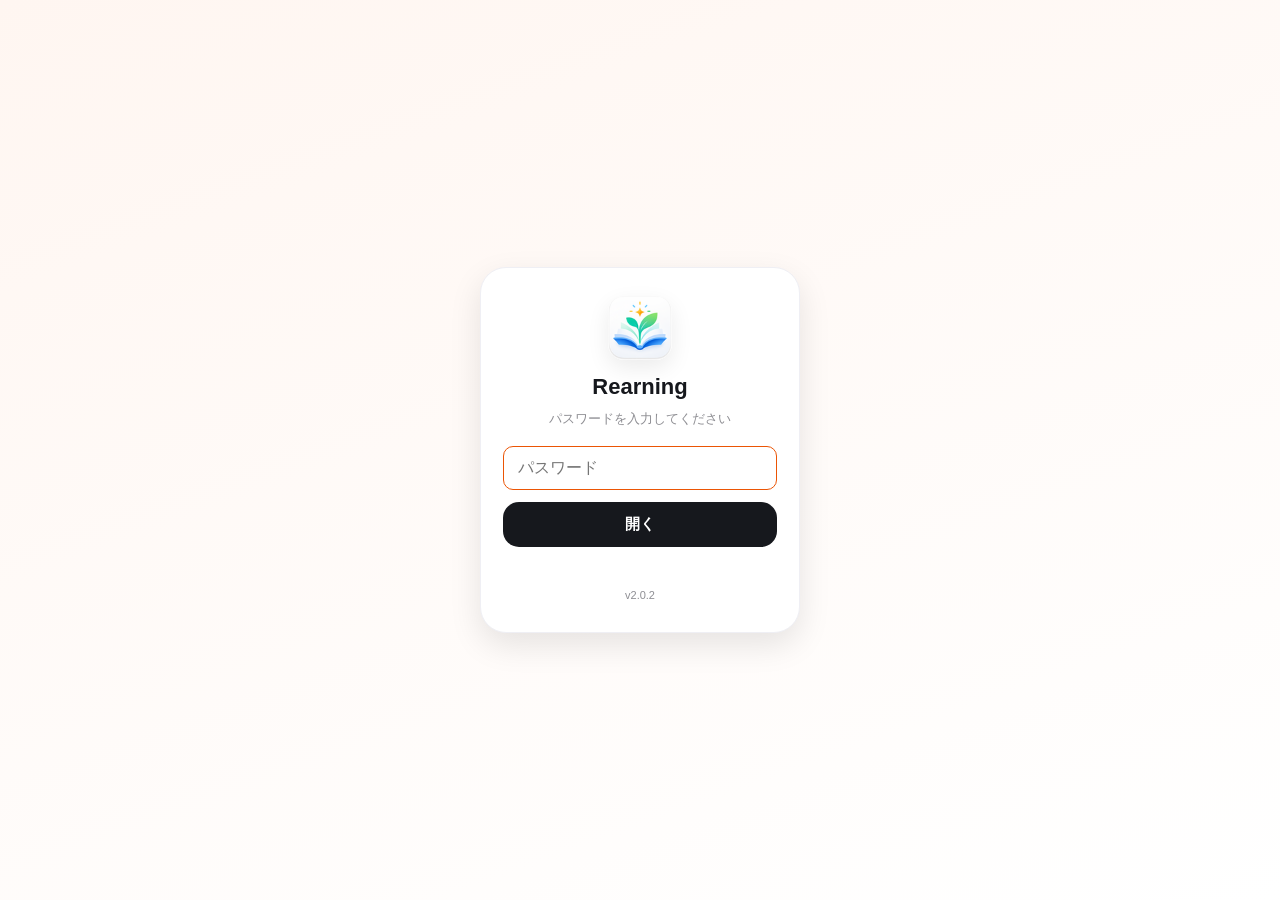
==== commit b91170ff: "Set owner-selected app password and refresh cache without changing learning data" ====
--- a/index.html
+++ b/index.html
@@ -579,8 +579,8 @@
    APP_VERSION  : 画面のすみに表示する版数
    ※変更したら、このファイルをNetlify等に置き直すと全員に反映されます
    ========================================== */
-var APP_PASSWORD = "J4y3Ilzv4NmjRA8f";
-var APP_VERSION  = "v2.0.1";
+var APP_PASSWORD = "au2609";
+var APP_VERSION  = "v2.0.2";
 
 var TROIMG = {
   "ch6-own-beginner": "[data-uri]",
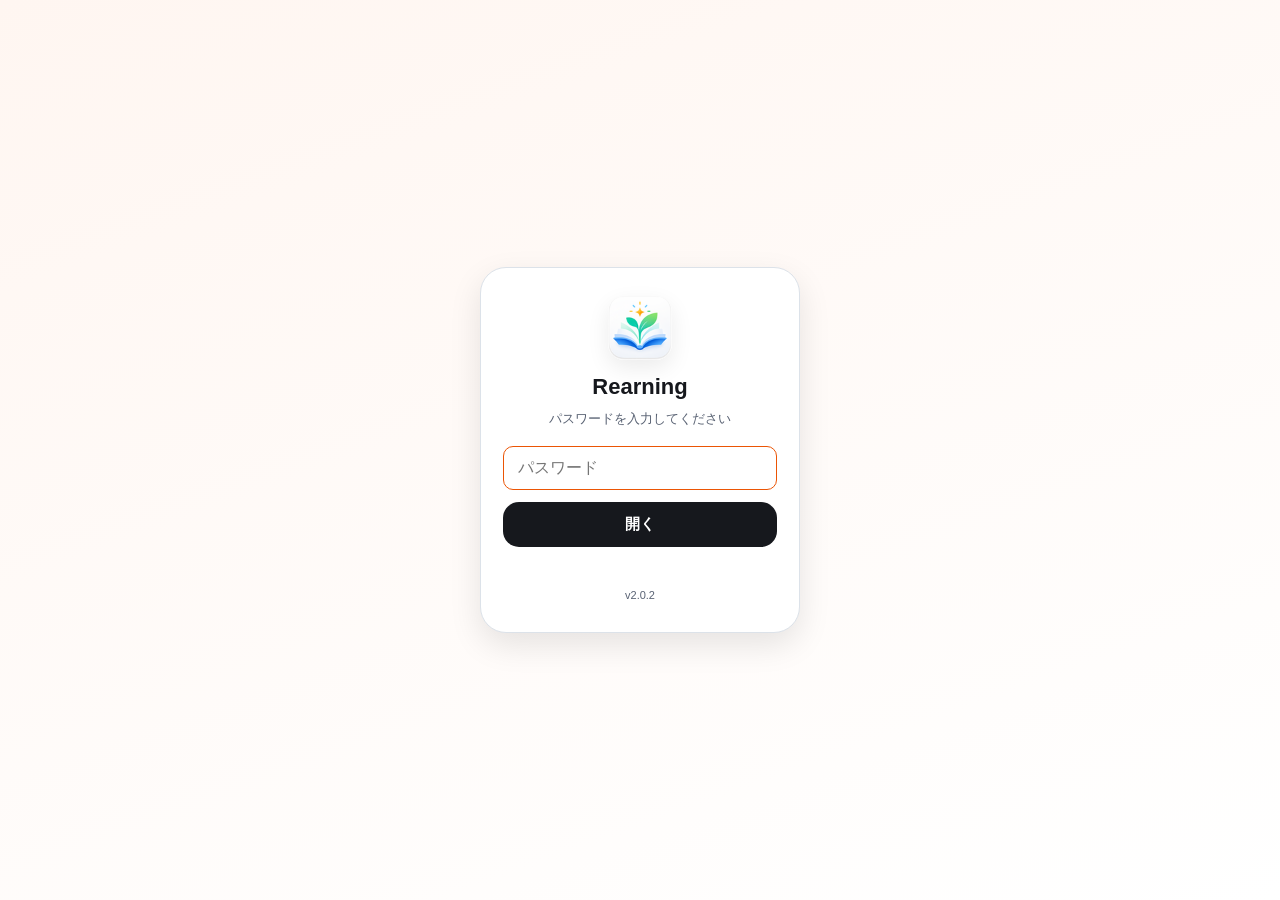
==== commit 7eb1618d: "Improve beginner learning paths, searchable lessons, real resume and accessible navigation" ====
--- a/index.html
+++ b/index.html
@@ -533,7 +533,50 @@
   background:linear-gradient(135deg,#FF6B6B,#FFB86C);
 }
 
+
+/* Hikari Plus: readable cards and locally scrollable comparison tables */
+.hp-guide{font-size:14px;line-height:1.75;color:#27313b;overflow-wrap:anywhere}
+.hp-hero{background:linear-gradient(125deg,#fff2e6,#fff7f4 60%,#fff0f7);border:1px solid #f5d8c5;padding:22px;border-radius:18px;margin:8px 0 18px}
+.hp-eyebrow{font-size:11px;font-weight:700;letter-spacing:.06em;color:#9a4b19}
+.hp-hero h2{font-size:27px;line-height:1.3;margin:10px 0;color:#52270e}
+.hp-hero p{margin:10px 0 16px;font-size:15px}
+.hp-shortcuts{display:flex;gap:8px;flex-wrap:wrap}
+.hp-shortcuts button{background:white;border:1px solid #d9b29a;border-radius:20px;padding:10px 14px;font-size:13px;font-weight:700;color:#703415;cursor:pointer;min-height:44px}
+.hp-card{background:#fff;border:1px solid #e4e7ec;border-radius:14px;margin:12px 0;overflow:hidden;scroll-margin-top:230px}
+.hp-card summary{display:flex;align-items:center;gap:12px;padding:16px;cursor:pointer;list-style:none;min-height:58px}
+.hp-card summary::-webkit-details-marker{display:none}
+.hp-card summary b{display:block;font-size:15px;color:#232936}
+.hp-card summary small{display:block;color:#66707d;font-size:12px;margin-top:3px}
+.hp-index{flex:none;width:32px;height:32px;background:#fff1e5;color:#a74609;border-radius:10px;text-align:center;line-height:32px;font-size:12px;font-weight:800}
+.hp-arrow{margin-left:auto;font-size:20px;color:#a74609}
+.hp-card[open] .hp-arrow{transform:rotate(45deg)}
+.hp-card[open] summary{background:#fffaf6;border-bottom:1px solid #eee5dd}
+.hp-body{padding:16px;min-width:0}
+.hp-body .cardlead,.hp-body .bl,.hp-body .kvv{font-size:14px;line-height:1.85}
+.hp-body .sech{margin-top:20px;font-size:14px}
+.hp-body .kv{display:block}
+.hp-body .kvk{display:block;font-weight:700;margin-bottom:4px}
+.hp-note{background:#fff6df;border-left:3px solid #ca8e22;border-radius:0 8px 8px 0;padding:12px;margin:14px 0;font-size:13px}
+.hp-tablewrap{max-width:100%;overflow:auto;-webkit-overflow-scrolling:touch;margin:14px 0;border:1px solid #e5e8ec;border-radius:10px}
+.hp-table{width:100%;border-collapse:collapse;min-width:490px;font-size:13px;line-height:1.6;table-layout:auto}
+.hp-table caption{text-align:left;padding:10px 12px;font-weight:700;color:#723919;background:#fff9f4}
+.hp-table th,.hp-table td{padding:11px 12px;border-bottom:1px solid #e8ebef;text-align:left;vertical-align:top}
+.hp-table thead th{background:#f4f6f8;color:#4b5662;font-size:12px;white-space:nowrap}
+.hp-table tbody th{font-weight:600;min-width:125px}
+.hp-table tbody tr:last-child>*{border-bottom:0}
+.hp-table small{display:block;color:#6b7480;font-size:11px}
+.hp-table strong{color:#b2480b;font-size:16px;white-space:nowrap}
+.hp-table td b{white-space:nowrap}
+.hp-subheading{font-size:15px;margin:24px 0 8px;color:#603218}
+.hp-group{margin:28px 0 10px;font-size:16px;color:#303944}
+.hp-muted{font-size:12px;color:#68717b;line-height:1.8}
+.hp-guide .src{gap:10px;flex-wrap:wrap}
+.hp-guide a{overflow-wrap:anywhere}
+.hp-guide summary:focus-visible,.hp-guide button:focus-visible,.hp-tablewrap:focus-visible{outline:3px solid #bc671c;outline-offset:3px}
+@media(max-width:480px){.hp-hero{padding:17px}.hp-hero h2{font-size:24px}.hp-card summary{padding:13px;gap:9px}.hp-body{padding:13px}.hp-tablewrap:before{content:'表は左右にスクロールできます';display:block;padding:6px 10px;font-size:11px;color:#68717b;background:#f8f9fb}.hp-shortcuts button{padding:9px 11px}.hp-guide .card .head{flex-wrap:wrap}}
+
 </style>
+<link rel="stylesheet" href="./ui-ux.css?v=20261005">
 </head>
 <body>
 <div id="gate">
@@ -1634,7 +1677,7 @@
 })();
 
 window.CH7=(function(){
-var CH7_HTML="<nav id=\"nav\">\n  <button class=\"on\" data-t=\"ov\"><span class=\"ring\"><span><span class=\"face\"></span></span></span><i>全体像</i></button>\n  <button data-t=\"card\"><span class=\"ring\"><span><span class=\"face\"></span></span></span><i>auカード</i></button>\n  <button data-t=\"energy\"><span class=\"ring\"><span><span class=\"face\"></span></span></span><i>でんき</i></button>\n  <button data-t=\"netbase\"><span class=\"ring\"><span><span class=\"face\"></span></span></span><i>ネット基礎</i></button>\n  <button data-t=\"net\"><span class=\"ring\"><span><span class=\"face\"></span></span></span><i>回線</i></button>\n  <button data-t=\"bank\"><span class=\"ring\"><span><span class=\"face\"></span></span></span><i>銀行</i></button>\n  <button data-t=\"ocard\"><span class=\"ring\"><span><span class=\"face\"></span></span></span><i>他社クレカ</i></button>\n  <button data-t=\"oenergy\"><span class=\"ring\"><span><span class=\"face\"></span></span></span><i>他社でんき</i></button>\n  <button data-t=\"terms\"><span class=\"ring\"><span><span class=\"face\"></span></span></span><i>用語</i></button>\n  <button data-t=\"quiz\"><span class=\"ring\"><span><span class=\"face\"></span></span></span><i>テスト</i></button>\n</nav>\n\n<main>\n  <section id=\"ov\" class=\"on\">\n    <p class=\"lead\">商材理解の目的と、提案の土台になる「経済圏」「接客で聞く3つ」。タップで開きます。</p>\n    <div id=\"ovlist\"></div>\n  </section>\n\n  <section id=\"card\">\n    <p class=\"lead\">クレカの本命は<b>ゴールドカードを取ってもらうこと</b>。一般は入口・受け皿として位置づけます。</p>\n    <div id=\"cardlist\"></div>\n  </section>\n\n  <section id=\"energy\">\n    <p class=\"lead\">auでんき・ほくでんガス for au。供給はほくでんで品質は同じ、価値はポイント＋セット割です。</p>\n    <div id=\"energylist\"></div>\n  </section>\n\n  <section id=\"netbase\">\n    <p class=\"lead\">ネットの土台。仕組み・回線とプロバイダ・手続き名（新規/転用/事業者変更/回線再利用）。</p>\n    <div id=\"netbaselist\"></div>\n  </section>\n\n  <section id=\"net\">\n    <p class=\"lead\">auひかり・BIGLOBE光・J:COM・WiMAX。料金と申込のポイントを北海道前提で。</p>\n    <div id=\"netlist\"></div>\n  </section>\n\n  <section id=\"bank\">\n    <p class=\"lead\">auじぶん銀行。役割は「商品の説明」ではなく「サービスの紹介」。コンプラが最重要です。</p>\n    <div id=\"banklist\"></div>\n  </section>\n\n  <section id=\"ocard\">\n    <p class=\"lead\">他社クレカ（楽天・PayPay・dカード）。否定せず、経済圏の相性と総額で比較します。</p>\n    <div id=\"ocardlist\"></div>\n  </section>\n\n  <section id=\"oenergy\">\n    <p class=\"lead\">他社でんき（楽天・ドコモ・SoftBank）。電気料金自体は大差なく、経済圏との相性で選びます。</p>\n    <div id=\"oenergylist\"></div>\n  </section>\n\n  <section id=\"terms\">\n    <p class=\"lead\">商材を覚える前に、土台の用語から。</p>\n    <div id=\"termlist\"></div>\n  </section>\n\n  <section id=\"quiz\">\n    <div id=\"quizarea\"></div>\n  </section>\n</main>";
+var CH7_HTML="<nav id=\"nav\">\n  <button class=\"on\" data-t=\"ov\"><span class=\"ring\"><span><span class=\"face\"></span></span></span><i>全体像</i></button>\n  <button data-t=\"card\"><span class=\"ring\"><span><span class=\"face\"></span></span></span><i>auカード</i></button>\n  <button data-t=\"energy\"><span class=\"ring\"><span><span class=\"face\"></span></span></span><i>でんき</i></button>\n  <button data-t=\"netbase\"><span class=\"ring\"><span><span class=\"face\"></span></span></span><i>ネット基礎</i></button>\n  <button data-t=\"net\"><span class=\"ring\"><span><span class=\"face\"></span></span></span><i>回線</i></button>\n  <button data-t=\"bank\"><span class=\"ring\"><span><span class=\"face\"></span></span></span><i>銀行</i></button>\n  <button data-t=\"ocard\"><span class=\"ring\"><span><span class=\"face\"></span></span></span><i>他社クレカ</i></button>\n  <button data-t=\"oenergy\"><span class=\"ring\"><span><span class=\"face\"></span></span></span><i>他社でんき</i></button>\n  <button data-t=\"terms\"><span class=\"ring\"><span><span class=\"face\"></span></span></span><i>用語</i></button>\n  <button data-t=\"quiz\"><span class=\"ring\"><span><span class=\"face\"></span></span></span><i>テスト</i></button>\n</nav>\n\n<main>\n  <section id=\"ov\" class=\"on\">\n    <p class=\"lead\">商材理解の目的と、提案の土台になる「経済圏」「接客で聞く3つ」。タップで開きます。</p>\n    <div id=\"ovlist\"></div>\n  </section>\n\n  <section id=\"card\">\n    <p class=\"lead\">クレカの本命は<b>ゴールドカードを取ってもらうこと</b>。一般は入口・受け皿として位置づけます。</p>\n    <div id=\"cardlist\"></div>\n  </section>\n\n  <section id=\"energy\">\n    <p class=\"lead\">auでんき・ほくでんガス for au。供給はほくでんで品質は同じ、価値はポイント＋セット割です。</p>\n    <div id=\"energylist\"></div>\n  </section>\n\n  <section id=\"netbase\">\n    <p class=\"lead\">ネットの土台。仕組み・回線とプロバイダ・手続き名（新規/転用/事業者変更/回線再利用）。</p>\n    <div id=\"netbaselist\"></div>\n  </section>\n\n  <section id=\"net\">\n    <p class=\"lead\">auひかりプラスを中心に、タイプ・料金・提案の順で確認。従来サービスは下部に掲載。</p>\n    <div id=\"netlist\"></div>\n  </section>\n\n  <section id=\"bank\">\n    <p class=\"lead\">auじぶん銀行。役割は「商品の説明」ではなく「サービスの紹介」。コンプラが最重要です。</p>\n    <div id=\"banklist\"></div>\n  </section>\n\n  <section id=\"ocard\">\n    <p class=\"lead\">他社クレカ（楽天・PayPay・dカード）。否定せず、経済圏の相性と総額で比較します。</p>\n    <div id=\"ocardlist\"></div>\n  </section>\n\n  <section id=\"oenergy\">\n    <p class=\"lead\">他社でんき（楽天・ドコモ・SoftBank）。電気料金自体は大差なく、経済圏との相性で選びます。</p>\n    <div id=\"oenergylist\"></div>\n  </section>\n\n  <section id=\"terms\">\n    <p class=\"lead\">商材を覚える前に、土台の用語から。</p>\n    <div id=\"termlist\"></div>\n  </section>\n\n  <section id=\"quiz\">\n    <div id=\"quizarea\"></div>\n  </section>\n</main>";
 /* ===================== 商材コンテンツ（台本ベース・北海道前提） ===================== */
 const warnbox=t=>`<div style="font-size:12px;line-height:1.55;background:#FCE8E6;border-left:3px solid #C5221F;border-radius:0 7px 7px 0;padding:9px 11px;margin:11px 0 4px;color:#1F2328"><b style="color:#C5221F">⚠ つまずき・注意</b><br>${t}</div>`;
 const srcrow=(l,u)=>`<div class="src" style="margin-top:11px"><span>${l}</span><a href="${u}" target="_blank" rel="noopener">公式で確認 ›</a></div>`;
@@ -1693,13 +1736,13 @@
     {t:"本命は「ゴールドを取ること」", sub:"提案のゴール",
      lead:"クレカ提案の本命は<b>au PAYゴールドカードを取ってもらうこと</b>です。一般カードは入口・受け皿であり、auをしっかり使うお客様にはゴールドを軸に提案します。「カードを作ってもらう」ではなく「ゴールドで毎月得をしてもらう」と考えるのがポイントです。",
      secs:[
-      {h:"なぜゴールドか", lines:["対象条件を満たすと<b>通信料金に対する還元特典</b>が大きい","au利用中なら<b>auひかり・au one net</b>も特典対象になる","付帯保険・空港ラウンジ・優待・トラベルデスクが充実","与信枠が20万〜300万と一般より大きい"]},
+      {h:"なぜゴールドか", lines:["対象条件を満たすと<b>通信料金に対する還元特典</b>が大きい","<b>auひかりプラス（BIGLOBE・So-net・@nifty）</b>も条件付きで特典対象。auひかり（au one net）とは対象条件を分けて確認","付帯保険・空港ラウンジ・優待・トラベルデスクが充実","与信枠が20万〜300万と一般より大きい"]},
       {h:"提案の型", lines:["まず携帯の使い方・料金を聞く","ゴールドの還元特典を<b>数字で</b>見せる","年会費11,000円を上回るかを一緒に確認する"]}
      ]},
     {t:"au PAYゴールドカード", sub:"本命・年会費11,000円",
      lead:"auをしっかり使う人の本命カードです。ショッピングの通常還元1%は一般と同じですが、ゴールドから残高にチャージしてau PAYで払うと還元率が上がり、さらに対象条件で通信料金にも還元特典が付きます。",
      secs:[
-      {h:"押さえる数字", lines:["年会費<b>11,000円</b>、通常還元1%は一般と同じ","ゴールドからau PAY残高へチャージ→au PAYで支払うと<b>還元率UP</b>（上限・条件あり、必ず最新確認）","与信枠<b>20万〜300万</b>（一般より高い）","対象条件を満たすと<b>通信料金に還元特典</b>。au利用中ならauひかり・au one netも対象","家族カードを作ると、対象条件下で家族分も特典対象になる場合がある"]},
+      {h:"押さえる数字", lines:["年会費<b>11,000円</b>、通常還元1%は一般と同じ","ゴールドからau PAY残高へチャージ→au PAYで支払うと<b>還元率UP</b>（上限・条件あり、必ず最新確認）","与信枠<b>20万〜300万</b>（一般より高い）","対象条件を満たすと<b>通信料金に還元特典</b>。auひかりプラスも所定条件で対象（回線ページのゴールド特典を確認）","家族カードを作ると、対象条件下で家族分も特典対象になる場合がある"]},
       {h:"特典・付帯", lines:["家族カード<b>1枚目無料／2枚目以降2,200円</b>、ETC発行手数料無料","<b>空港ラウンジ</b>（新千歳は国内線・国際線それぞれに対象ラウンジ）","ホテル・レンタカー優待、トラベルデスク","一般カードより補償内容が充実"]},
       {h:"申し込み条件", lines:["満18歳以上","本人または配偶者に定期収入がある（正社員・自営業・フリーランス等）","年会費11,000円"], talk:"毎月の携帯料金、ご家族で◯円くらいですか？ ゴールドで払うと通信料に還元が付くので、年会費を引いても得になる計算です。新千歳のラウンジも使えますよ"}
      ],
@@ -1771,8 +1814,8 @@
     {t:"手続き名の整理", sub:"新規・転用・事業者変更・回線再利用",
      lead:"ネット商材で必ず出てくるのが手続き名です。今のお客様の状況によってどれになるかが変わるので、4つを正確に区別します。聞き取りを間違えると手続きが進みません。",
      secs:[
-      {h:"4つの手続き", lines:["<b>新規申込</b>＝光の契約がない人","<b>転用</b>＝フレッツ光からの変更","<b>事業者変更</b>＝光コラボからの変更","<b>回線再利用</b>＝既存回線を再利用（回線再利用承諾番号が必要）"]},
-      {h:"つまずきやすい点", lines:["auひかりは事業者変更ではなく<b>「新規申込」扱い</b>","回線再利用は<b>シェアドアクセスのみ対応</b>のケースがある","転用・事業者変更で品目変更があると、工事費を一括請求する場合がある"]}
+      {h:"4つの手続き", lines:["<b>新規申込</b>＝回線がない、または現在の回線を引き継がず新たに契約する人","<b>転用</b>＝フレッツ光からの変更","<b>事業者変更</b>＝光コラボからの変更","<b>回線再利用</b>＝既存回線を再利用（回線再利用承諾番号が必要）"]},
+      {h:"つまずきやすい点", lines:["従来のauひかりとauひかりプラスを区別。<b>プラスのタイプ3は転用・事業者変更に対応</b>。タイプ1は対応条件下で光回線再利用を確認","回線再利用は<b>シェアドアクセスのみ対応</b>のケースがある","転用・事業者変更で品目変更があると、工事費を一括請求する場合がある"]}
      ],
      warn:"お客様の今の契約（なし／フレッツ／光コラボ）で手続き名が変わります。<b>現状確認を最初に</b>行ってから手続きを選びます。", src:srcrow("auひかり（手続き・公式）", "https://www.au.com/internet/")}
   ],
@@ -1979,6 +2022,112 @@
 
 };
 
+
+/* auひかりプラス教材 / 2026-10-05 / BIGLOBE料金例 */
+const HP_SOURCES={
+ home:'https://www.au.com/internet/auhikari_plus-home/',
+ mansion:'https://www.au.com/internet/auhikari_plus-mansion/',
+ wireless:'https://www.au.com/internet/auhikari_plus-wireless/',
+ monthly:'https://www.au.com/internet/campaign/monthly-discount/',
+ debut:'https://www.au.com/internet/campaign/wi-fi_pack/',
+ denki:'https://www.au.com/energy/auhikariplus/',
+ wifi:'https://www.au.com/internet/service/auhikari_plus/wi-fi_pack/',
+ flow:'https://www.au.com/internet/auhikari_plus-flow/',
+ gold:'https://www.kddi-fs.com/merit/point/au_hikari',
+ router:'https://www.kddi.com/phone/volte/hr/',
+ biglobe:'https://join.biglobe.ne.jp/ftth/hikari/plus/faq/faq-bhp614.html',
+ sonet:'https://www.so-net.ne.jp/info/2026/op20260917_0001.html',
+ nifty:'https://setsuzoku.nifty.com/auhikari_plus/',
+ area:'https://bb-application.au.kddi.com/auhikari/zipcode'
+};
+const hpLinks=(pairs)=>pairs.map(([label,key])=>srcrow(label,HP_SOURCES[key])).join('');
+const hpTable=(heads,rows,label)=>`<div class="hp-tablewrap" tabindex="0" role="region" aria-label="${label}（横にスクロールできます）"><table class="hp-table"><caption>${label}</caption><thead><tr>${heads.map(h=>`<th scope="col">${h}</th>`).join('')}</tr></thead><tbody>${rows.map(r=>`<tr>${r.map((v,i)=>i===0?`<th scope="row">${v}</th>`:`<td>${v}</td>`).join('')}</tr>`).join('')}</tbody></table></div>`;
+const HP_PLANS=[
+ {name:'ホーム1ギガ',type:'タイプ1・3',net:5720,monthly:1188,kind:'home'},
+ {name:'ホーム10ギガ',type:'タイプ1・3',net:6380,monthly:1848,kind:'home'},
+ {name:'マンション1ギガ',type:'タイプ3',net:4642,monthly:627,kind:'mansion'},
+ {name:'マンション10ギガ',type:'タイプ3',net:6380,monthly:1848,kind:'mansion'},
+ {name:'ワイヤレス',type:'タイプ2',net:4642,monthly:0,kind:'wireless'}
+];
+const hpYen=n=>n.toLocaleString('ja-JP')+'円';
+const HP_CARDS=[
+ {id:'start',t:'まずは30秒で理解',sub:'工事前から使えるネット',lead:'auひかりプラスは、<b>光回線とauのモバイル回線に対応する専用ルーター</b>を使うサービスです。まずはこの3点を覚えましょう。',secs:[
+ {h:'① 工事前もネットが使える',lines:['ルーターが届き、利用できる電波環境なら、コンセントにつないでモバイル通信を開始できます。','光の工事を待つ間も、同じルーターで動画視聴や仕事に使えます。到着日・速度は確約しません。']},
+ {h:'② タイプ1・3は、開通後に光へ',lines:['光工事後にONUなどの機器を接続すると、光通信に切り替わります。切替申込やスマホのWi-Fi再設定は原則不要です。','タイプ2（ワイヤレス）はモバイル通信のみ。光工事を行いません。']},
+ {h:'③ 住所と建物で使えるプランが決まる',lines:['戸建て・マンション、1ギガ・10ギガの提供可否を住所で確認。タイプを自由に選べるとは案内しません。','<b>北海道で10ギガを検討する場合はタイプ3の提供判定を確認</b>します。全国どこでも使える意味ではありません。']},
+ {h:'お客様へのひとこと',talk:'光の工事を待っている間も、専用ルーターが届けば電波を使ってネットを始められます。まず、ご住所で使えるプランを確認しますね。'}
+ ],warn:'「工事前から利用できる」ことと「光工事が不要」は別です。タイプ1・3は工事が必要な場合があります。',src:hpLinks([['au公式・開通の流れ','flow'],['提供エリアを確認','area']])},
+ {id:'types',t:'タイプ1・2・3の違い',sub:'回線・工事・対応プラン',lead:'<b>タイプは回線の種類、ホーム／マンションは住居向けプラン</b>です。この2つを分けて覚えます。',html:hpTable(['タイプ','使う回線','光開通後・工事'],[
+ ['1｜auひかり系','auひかり（自前・シェアド）＋au 5G','光で利用／工事あり（一部例外）'],
+ ['2｜ワイヤレス','au 5Gなどのモバイル回線のみ','モバイルで継続／光工事なし'],
+ ['3｜NTT光コラボ系','NTT東西の光回線＋au 5G','光で利用／工事・既存設備利用を確認']
+ ],'3タイプの比較')+hpTable(['プラン','対応タイプ','最大速度'],[
+ ['ホーム10ギガ','1・3（北海道は3の提供判定を確認）','上り・下り10Gbps'],['ホーム','1・3','上り・下り1Gbps'],['マンション10ギガ','3','上り・下り10Gbps'],['マンション','3','最大1Gbps／建物設備による'],['ワイヤレス','2／戸建て・集合住宅','モバイル下り2.7Gbps※']
+ ],'プランの対応'),secs:[
+ {h:'速度の数字は保証ではありません',lines:['10ギガは一部エリア・対応設備のある建物で提供。実際の速度は回線混雑、端末、Wi-Fi環境で変わります。','※2.7Gbpsは一部エリアの理論値です。北海道で2.7Gbpsが出るという意味ではありません。5Gエリア内でも4G LTE・WiMAX 2＋になる場合があります。']},
+ {h:'選べるプロバイダ',lines:['BIGLOBE：タイプ1・2・3。料金はこのページの基準です。','@nifty：タイプ1・2・3。料金や受付条件は@nifty公式で確認。','So-net：2026年9月17日の提供開始案内はタイプ1・2。追加対応や現在の受付はSo-net公式で確認。','<b>BIGLOBE光プラス by auひかりプラス</b>と、従来の<b>BIGLOBE光（BLひかり）</b>は別サービスです。']}
+ ],src:hpLinks([['ホーム','home'],['マンション','mansion'],['ワイヤレス','wireless'],['ルーターの公式仕様','router'],['So-net提供開始案内','sonet'],['@nifty','nifty']])},
+ {id:'prices',t:'料金｜通常と割引後を比較',sub:'BIGLOBE・2年契約・税込',lead:'<b>すべて月額・税込。プロバイダはBIGLOBE、2年契約の例です。</b><br>通常＝2年契約の料金から期間限定割引等を引く前。契約期間のない「標準契約」の料金とは異なります。',html:
+ '<div class="hp-note">必須ルーター <b>858円</b> ＋ 任意Wi-Fiパック <b>770円</b><br>以下の合計にはルーター代を含みます。858円をもう一度足さないでください。</div>'+
+ hpTable(['プラン／タイプ','ネット＋ルーター','Wi-Fiパック込み<br>通常月額'],HP_PLANS.map(p=>[p.name+'<small>'+p.type+'</small>',hpYen(p.net+858),'<b>'+hpYen(p.net+858+770)+'</b>']),'通常料金の一覧')+
+ '<h3 class="hp-subheading">割引の内訳 → 最初の割引後月額</h3><p>Wi-Fiパック加入・デビュー割の対象期間中、光プランはさらに2年毎月割の対象期間中の例です。</p>'+
+ hpTable(['プラン','通常月額','割引内訳','割引後'],HP_PLANS.map(p=>[p.name,hpYen(p.net+1628),'Wi-Fi −770円'+(p.monthly?'<br>2年毎月割 −'+hpYen(p.monthly):'<br>2年毎月割 対象外'),'<strong>'+hpYen(p.net+858-p.monthly)+'</strong>']),'割引額の計算')+
+ '<div class="hp-note">例：ホーム1ギガは <b>7,348 − 770 − 1,188 ＝ 5,390円</b>。<br>スマホのセット割・ゴールドのポイントをこの金額からさらに引いて「ネット月額」と案内しません。</div>'+
+ '<h3 class="hp-subheading">割引が終わると、いくら？</h3><p>次は<b>Wi-Fiパック加入・対象auでんき利用を継続</b>した場合の月額です。割引ごとに開始月が違うため、まず適用中の割引を確認します。</p>'+
+ hpTable(['光プラン','デビュー割＋毎月割','でんき330円割＋毎月割','毎月割終了<br>でんき330円割のみ','毎月割終了<br>でんき110円割のみ'],HP_PLANS.filter(p=>p.kind!=='wireless').map(p=>[p.name,hpYen(p.net+858-p.monthly),hpYen(p.net+858+440-p.monthly),hpYen(p.net+858+440),hpYen(p.net+858+660)]),'光プラン・適用中の割引別の月額')+
+ hpTable(['ワイヤレス','利用開始月を含む13カ月目まで','14〜37カ月目','38カ月目〜'],[['タイプ2','5,500円','5,940円','6,160円']],'ワイヤレス・公式掲載の月額例（開始月の請求は契約条件を確認）')+
+ '<div class="hp-note">デビュー割は利用開始月＋翌月から12カ月、2年毎月割は光開通翌月から最大24カ月。でんき330円割はデビュー割終了後から最大24カ月、以降110円割です。<br>でんきセット割の対象でなければ、デビュー割終了後のWi-Fiパックは<b>770円／月</b>です（上の例に330円または110円を加算）。<br>2年毎月割の対象でなければ、その割引期間の例にプラン別の1,848円／1,188円／627円を加算します。</div>',secs:[
+ {h:'月額とは別に確認するもの',lines:['登録料、工事費（相当額割引の条件）、通話料、電話（N）の料金差、各種ユニバーサルサービス料・電話リレーサービス料等。','端数処理で実際の請求額と差が出る場合があります。So-net・@niftyにこの料金を流用しません。']}
+ ],warn:'「最初の安い料金がずっと続く」は誤り。Wi-Fi割引はサービス開始、2年毎月割は光開通翌月から。開通が遅れると料金変化の時期も変わります。',src:hpLinks([['ホームの基本料金','home'],['マンションの基本料金','mansion'],['ワイヤレスの基本料金','wireless'],['2年毎月割の条件','monthly']])},
+ {id:'discounts',t:'割引・初期費用・解約',sub:'開始月と終了後まで確認',secs:[
+ {h:'2年毎月割｜BIGLOBE・指定窓口',lines:['ホーム／マンション10ギガ：<b>−1,848円×最大24カ月</b>。','ホーム1ギガ：<b>−1,188円×最大24カ月</b>。','マンション1ギガ：<b>−627円×最大24カ月</b>。','光開通月の翌月から適用。ワイヤレス対象外。au Style・auショップ、UQスポット、量販店、併売店、一般店、トヨタau取扱店、auホームページ、KDDIブロードバンドキャンペーンセンター等の指定窓口が対象。','BIGLOBE独自キャンペーン等と併用できない場合があります。受付窓口の施策を確認。']},
+ {h:'Wi-Fiパックデビュー割',lines:['通常770円を<b>初月無料＋翌月から最大12カ月割引</b>。終了後は通常770円／月。','auひかりプラスとWi-Fiパックへの申込が必要。後からパックに加入しても、対象期間の終了は延びません。']},
+ {h:'auひかりプラス でんきセット割',lines:['Wi-Fiパックから<b>最大24カ月330円／月、以降110円／月</b>割引。','プラスの5G利用開始＋Wi-Fiパック利用＋対象auでんきの開通＋請求のおまとめが必要。対象はauでんき・auでんきオール電化プラン・auでんきecoプラン。','<b>デビュー割とは重複しません。</b>デビュー割終了後から330円割引が始まります。継続して条件を満たす必要があります。']},
+ {h:'ひかり準備割｜光を待つ間',lines:['タイプ1・3の対象光プランで、5G先行利用中のネット4,642円＋ルーター858円を、<b>初月＋最大3カ月</b>割引。','光開通月までが対象。光開通月は先行利用料金・準備割を満額適用。最大期間を過ぎても無料が続くとは案内しません。','ワイヤレスは対象外。工事不可などでワイヤレスへ変更する場合も割引終了条件を確認します。']},
+ {h:'初期費用｜BIGLOBE・公式掲載例',lines:['登録料：<b>4,950円</b>。','光の回線新規工事：ホーム<b>39,600円（1,650円×24回）</b>／マンション<b>26,400円（1,100円×24回）</b>。','初期費用相当額割引：条件を満たすと工事費相当を最大24カ月割引。<b>工事費そのものが0円になるわけではありません。</b>','タイプ3の転用・事業者変更：公式掲載例は登録料4,950円＋工事費3,300円。初期費用相当額割引の対象外。速度変更・電話追加等は別途確認。','ワイヤレス：光回線の工事費なし。登録料等は必要です。']},
+ {h:'解約時に確認する3つ',lines:['① 契約解除料：BIGLOBE・2年契約は<b>3,102円</b>。満了月・翌月・翌々月は不要。','② 工事費残債：割引期間中の解約では割引終了・残債支払いが生じる場合があります。','③ 機器返却：ルーター等のレンタル機器を返却。未返却費用等を確認。','契約更新月と2年毎月割の終了月は一致しない場合があります。']}
+ ],src:hpLinks([['2年毎月割','monthly'],['デビュー割','debut'],['でんきセット割','denki'],['準備割・初期費用','home'],['マンション初期費用','mansion']])},
+ {id:'apply',t:'申込方法｜今の回線から選ぶ',sub:'新規・転用・事業者変更・再利用',lead:'まず「今、ご自宅のネットはどこの会社ですか？」と確認します。<b>現在の契約＋申込先タイプ</b>で手続きが変わります。',html:hpTable(['今の状況','申込方法','申込先'],[
+ ['回線なし／今の回線を引き継がない','新規申込','タイプ1・2・3'],['フレッツ光を利用中','転用','タイプ3'],['ドコモ光・SoftBank光等の光コラボ','事業者変更','タイプ3'],['光コラボの引込線等を流用できる条件を満たす','光回線再利用','タイプ1（シェアド等の対応条件を確認）']
+ ],'現在の回線と申込方法'),secs:[
+ {h:'言葉の意味',lines:['FTTH：光ファイバーを使う固定回線。','転用：フレッツ光から光コラボへ変更する手続き。','事業者変更：光コラボから別の光コラボへ変更する手続き。','光回線再利用：引込線など設備の一部を流用する方法。工事や立ち会いが不要とは限りません。']},
+ {h:'開通までの流れ',lines:['① 住所・建物・現在契約を確認して申込 → 本人確認。','② ルーター到着 → 電源を入れてモバイル通信を開始。','③ タイプ1・3は光工事日を調整 → 工事 → ONUなど機器を接続。','④ 光回線での利用を確認。タイプ2は②で利用開始できます。']},
+ {h:'日数の案内',lines:['本文では「ルーターが届いてから利用開始」と案内。最短日数を約束しません。','BIGLOBE公式は申込から最短4日を案内していますが、本人確認・配送・電波環境等により変わります。','工事までの期間は住所・申込方法で異なります。「必ず1〜2カ月短縮」とは案内しません。']}
+ ],warn:'既存回線や固定電話を先に解約しないでください。番号引継ぎ、切替日、旧契約の解約要否・費用を確認してから進めます。',src:hpLinks([['開通までの流れ','flow'],['BIGLOBEの利用開始目安','biglobe']])},
+ {id:'wifi',t:'Wi-Fiパックと固定電話',sub:'月額770円／申込・設定を確認',lead:'Wi-Fiパックは、<b>高速6GHz帯やセキュリティ、電話などをまとめた任意オプション</b>です。「入らないとWi-Fiが一切使えない」ではありません。',secs:[
+ {h:'Wi-Fi 7・6GHz帯',lines:['Wi-Fiパックで6GHz帯を利用可能。対応端末が必要で、速度は端末・距離・障害物などに左右されます。','ルーターと端末のWi-Fi速度と、インターネット回線の速度は別の数字です。']},
+ {h:'ホームネットワークプロテクション',lines:['ハイブリッドホームルーターを経由するWi-Fi・有線通信を保護。<b>auひかりアプリで設定が必要</b>です。','スマホを外出先のモバイル通信で使う場合まで保護するサービスではありません。']},
+ {h:'電話（K）を申し込む場合',lines:['Wi-Fiパックの料金で、電話（K）・迷惑電話発着信ブロック・着信転送が追加月額なしで利用可能。<b>それぞれ申込が必要</b>です。','通話料や電話ユニバーサルサービス料等は別途。電話代がすべて無料になるわけではありません。','相手番号の表示は別オプション等を確認。迷惑電話対策と番号表示は別機能です。']},
+ {h:'電話（N）の場合',lines:['提供プロバイダ・料金・内容が電話（K）と異なります。','上記の迷惑電話発着信ブロック・着信転送は、電話（N）では利用できません。同等機能の提供条件はプロバイダに確認。']},
+ {h:'ギガぞうWi-Fi',lines:['対応する公衆Wi-Fiスポットを最大5台の機器で利用できます。<b>別途利用登録が必要</b>です。']},
+ {h:'提案例',talk:'ご自宅のWi-Fiの6GHz帯に加え、ネットのセキュリティや固定電話もまとめられます。使いたい機能に合わせて、申込と設定まで確認しますね。'}
+ ],src:hpLinks([['Wi-Fiパックの内容','wifi'],['ルーター対応帯域','router']])},
+ {id:'gold',t:'スマホのセット割・ゴールド特典',sub:'ネット月額と分けて説明',secs:[
+ {h:'au・UQのスマホ割引',lines:['auスマートバリュー／自宅セット割インターネットコースの対象スマホプランと、固定通信側の組み合わせを確認し、別途申し込みます。','光は「ネット＋電話」または対象の「ネット＋Wi-Fiパック」等、ワイヤレスは対象料金プランの条件を確認。通常auひかりの条件をそのまま当てはめません。','これは<b>スマホ料金側の割引</b>。ネット月額の値引きとは分けて説明します。']},
+ {h:'au PAYゴールドは最大10％のPonta還元',lines:['通常ポイント：<b>100円（税込）ごとに1P</b>。','ゴールド特典：<b>対象料金1,000円（税抜）ごとに90P</b>。計算単位・対象が異なるため、請求総額×10％とは限りません。','対象プロバイダはBIGLOBE・So-net・@nifty。年会費<b>11,000円（税込）</b>。']},
+ {h:'契約前に確認する条件',lines:['カードに登録した有効なau IDの代表契約が対象のau／UQ回線等であること。','その代表契約と対象ネットの組み合わせで、auスマートバリューまたは自宅セット割インターネットコース等の条件を満たすこと。','auひかりプラスをゴールドカードで支払うこと。支払口座登録や会費等の支払状況など所定条件も確認。','コミコミプランバリュー：自宅セット割の条件を満たし、<b>自宅セット割グループへ加入</b>すること。スマホ基本料がセット割で下がるという意味ではありません。','特典は割引適用後の対象料金で計算。対象外料金・端数等を確認し、還元額は公式条件で算出します。']}
+ ],warn:'「ゴールドで払えば誰でも請求総額の10％が戻る」は誤り。年会費と実際の対象額を含めてメリットを比較します。',src:hpLinks([['ゴールド特典・対象条件','gold']])+srcrow('auスマートバリュー','https://www.au.com/mobile/charge/charge-discount/smartvalue/')+srcrow('UQ 自宅セット割','https://www.uqwimax.jp/mobile/newplan/discount/jitaku-setwari/')},
+ {id:'check',t:'提案前の6つの確認',sub:'質問 → 確認 → 提案',secs:[
+ {h:'① ご住所・住居形態',talk:'戸建てとマンション、どちらにお住まいですか？ご住所で使える回線と速度を確認します。'},
+ {h:'② 現在のインターネット',talk:'今はどこのネットをお使いですか？料金が分かる明細や契約画面はありますか？'},
+ {h:'③ 使い始めたい日',talk:'いつからネットが必要ですか？工事前に電波で使い始められる方法があります。'},
+ {h:'④ 使い方',talk:'何人くらいで、動画・ゲーム・お仕事など、どんな使い方をされていますか？'},
+ {h:'⑤ Wi-Fi・固定電話',talk:'固定電話番号は引き継ぎますか？Wi-Fiや迷惑電話対策など、使いたい機能も確認しますね。'},
+ {h:'⑥ スマホ・カード・でんき',talk:'ご家族のau・UQ、ゴールドカード、auでんきのご利用状況を教えてください。条件を満たす割引だけで比較します。'},
+ {h:'合うお客様と提案理由',lines:['引っ越し・工事待ちでネットが必要：モバイルでの先行利用を提案。','家族の同時利用・大容量通信が多い：対応エリアなら10ギガを比較。回線速度だけでゲームの遅延が必ず改善するとは案内しません。','工事を希望しない／工事できない：タイプ2を候補に、電波・利用目的を確認。','固定電話・セキュリティを使いたい：Wi-Fiパックの対象機能と申込・設定を確認。']},
+ {h:'新人が最後に確認すること',lines:['通常料金・割引後・終了時期・終了後の料金を言えるか。','初期費用、旧回線の解約費、番号引継ぎ、工事費残債を確認したか。','分からない提供判定・併用条件は、先輩や社内システムで確認してから案内する。']},
+ {h:'モバイル通信の注意',lines:['契約住所でのみ利用。引っ越し時は住所変更手続きが必要です。','スタンダードモードは月間容量上限なし。ただし大量通信・混雑時等の速度制御があります。','プラスエリアモードは月30GB。超過時は当月末まで送受信最大128kbps（スタンダードモードには適用されません）。']}
+ ],src:hpLinks([['提供エリアを調べる','area'],['モバイル通信の条件','wireless']])}
+];
+function renderHikariNet(){
+ const el=document.getElementById('netlist');
+ el.innerHTML=`<div class="hp-guide"><div class="hp-hero"><span class="hp-eyebrow">回線の学習 · 2026.10.05確認</span><h2>auひかりプラス</h2><p>工事前から使える。<br><b>タイプ・料金・提案を、この順に。</b></p><div class="hp-shortcuts"><button type="button" data-hp-open="types">タイプの違い</button><button type="button" data-hp-open="prices">料金を見る</button><button type="button" data-hp-open="check">提案チェック</button></div></div>${HP_CARDS.map((c,i)=>`<details class="hp-card" id="hp-${c.id}" ${i===0?'open':''}><summary><span class="hp-index">${String(i+1).padStart(2,'0')}</span><span><b>${c.t}</b><small>${c.sub}</small></span><span class="hp-arrow" aria-hidden="true">＋</span></summary><div class="hp-body">${c.lead?`<div class="cardlead">${c.lead}</div>`:''}${c.html||''}${cardBody({...c,lead:null})}</div></details>`).join('')}<h3 class="hp-group">ほかの提案候補</h3><div id="hp-other-net"></div><h3 class="hp-group">従来サービス・既存契約の確認</h3><p class="hp-muted">auひかり・BLひかりは下部にまとめています。受付終了を意味するものではありません。以下は従来掲載の参考情報です。現契約の料金・提供条件を公式で再確認してください。</p><div id="hp-legacy-net"></div><p class="hp-muted">確認日：2026年10月5日。料金はBIGLOBE・2年契約の例。社内限定施策・他プロバイダの料金は受付時の資料で確認。</p></div>`;
+ const legacy=CARDS.netlist.filter(c=>c.t==='auひかり'||c.t==='BIGLOBE光');
+ renderCards('hp-other-net',CARDS.netlist.filter(c=>!legacy.includes(c)));
+ renderCards('hp-legacy-net',legacy);
+ el.querySelectorAll('[data-hp-open]').forEach(b=>b.addEventListener('click',()=>{const panel=document.getElementById('hp-'+b.dataset.hpOpen);panel.open=true;panel.scrollIntoView({behavior:'smooth',block:'start'});}));
+}
+
 const TERMS=[
   {t:"還元率", d:"支払額に対して何%分のポイントが戻るか。1.0%なら100円で1ポイント。"},
   {t:"年会費", d:"カードを持つために毎年かかる費用。無料カードと、特典が手厚い有料（ゴールド等）がある。"},
@@ -1989,7 +2138,7 @@
   {t:"ルーター", d:"ONUから来たインターネットをスマホ・PCに分配する機械。無線LANの一つがWi-Fi。"},
   {t:"回線とプロバイダ", d:"回線＝ネットの道（NTT/KDDI等）、プロバイダ＝接続サービス（BIGLOBE等）。両方で通信できる。"},
   {t:"光コラボ", d:"回線とプロバイダをまとめて提供するサービス（BIGLOBE光等）。回線はNTT、請求は各社。"},
-  {t:"新規申込", d:"光の契約がない人が新たに申し込む手続き。auひかりも事業者変更でなく新規扱い。"},
+  {t:"新規申込", d:"回線がない、または現在の回線を引き継がず新たに申し込む手続き。auひかりプラスは申込先タイプで手続きが異なる。"},
   {t:"転用", d:"フレッツ光から光コラボ等へ変更する手続き。"},
   {t:"事業者変更", d:"光コラボから別の光コラボへ変更する手続き。"},
   {t:"回線再利用", d:"既存回線を再利用する手続き。回線再利用承諾番号が必要。シェアドアクセスのみ対応のケースあり。"},
@@ -2576,7 +2725,7 @@
 renderCards("cardlist", CARDS.cardlist);
 renderCards("energylist", CARDS.energylist);
 renderCards("netbaselist", CARDS.netbaselist);
-renderCards("netlist", CARDS.netlist);
+renderHikariNet();
 renderCards("banklist", CARDS.banklist);
 renderCards("ocardlist", CARDS.ocardlist);
 renderCards("oenergylist", CARDS.oenergylist);
@@ -3008,6 +3157,8 @@
 
 </script>
 
+<script src="./ui-ux.js?v=20261005"></script>
+
 <script>
 /* ===== PWA Offline Cache: Service Worker registration ===== */
 (function(){
--- a/ui-ux.css
+++ b/ui-ux.css
@@ -0,0 +1,99 @@
+/* Rearning: clear learning paths, without changing lesson content. */
+:root { --sub:#596273; --line:#dce2e9; --ux-accent:#b8470b; --ux-soft:#fff3e8; }
+html { scroll-padding-top:90px; }
+body { font-size:16px; padding-bottom:calc(90px + env(safe-area-inset-bottom,0px)); }
+button,input,summary { font-family:inherit; }
+button,a,summary { -webkit-tap-highlight-color:transparent; }
+button:focus-visible,a:focus-visible,summary:focus-visible,input:focus-visible,[tabindex]:focus-visible { outline:3px solid #215cca; outline-offset:3px; }
+#view { max-width:1000px; }
+.ig-header { background:#fff; min-height:70px; }
+.hcopy { font-size:12px; color:#596273; }
+#appbar button { min-height:52px; font-size:12px; color:#596273; gap:5px; }
+#appbar button.on { background:#fff3e8; color:#a83f07; border-radius:12px; }
+#appbar button.on svg { stroke:#a83f07; }
+.ux-page { padding:22px 18px 32px; }
+.ux-page section { display:block; }
+.ux-page h1 { font-size:26px; line-height:1.35; margin:0; letter-spacing:-.025em; }
+.ux-page h2 { font-size:19px; margin:0 0 12px; }
+.ux-intro { color:var(--sub); font-size:15px; margin:7px 0 0; }
+.ux-section { margin-top:26px; }
+.ux-section-head { display:flex; justify-content:space-between; align-items:center; gap:12px; margin-bottom:12px; }
+.ux-section-head h2 { margin:0; }
+.ux-kicker { font-size:13px; font-weight:800; color:var(--ux-accent); margin-bottom:8px; }
+.ux-hero { border:1px solid #edc4a7; border-radius:22px; background:linear-gradient(125deg,#fff8f0,#fff); padding:22px; }
+.ux-hero h2 { font-size:23px; margin:8px 0; }
+.ux-hero p { font-size:15px; color:#46515f; line-height:1.8; }
+.ux-btn { min-height:48px; padding:12px 18px; border-radius:12px; border:1px solid #ced5df; background:#fff; color:#222c38; font-size:15px; font-weight:800; cursor:pointer; line-height:1.5; }
+.ux-btn.primary { background:#ae4005; border-color:#ae4005; color:#fff; }
+.ux-btn.small { min-height:44px; padding:10px 14px; font-size:14px; }
+.ux-actions { display:flex; gap:10px; flex-wrap:wrap; margin-top:16px; }
+.ux-actions>* { flex:1; }
+.ux-note { font-size:13px; color:#596273; line-height:1.8; margin-top:12px; }
+.ux-grid { display:grid; gap:12px; grid-template-columns:repeat(2,minmax(0,1fr)); }
+.ux-tile { text-align:left; min-height:110px; padding:18px; background:white; border:1px solid var(--line); border-radius:16px; color:#202b38; cursor:pointer; width:100%; }
+.ux-tile strong { display:block; font-size:17px; margin-bottom:5px; }
+.ux-tile span { display:block; font-size:14px; color:#596273; line-height:1.7; }
+.ux-row { display:flex; width:100%; align-items:center; gap:14px; padding:16px; min-height:72px; background:#fff; color:#202b38; text-align:left; border:1px solid var(--line); border-radius:14px; cursor:pointer; }
+.ux-row + .ux-row { margin-top:10px; }
+.ux-row-main { flex:1; min-width:0; }
+.ux-row strong { display:block; font-size:16px; }
+.ux-row small { display:block; color:#596273; font-size:13px; line-height:1.7; margin-top:4px; }
+.ux-number { display:grid; place-items:center; flex:none; width:34px; height:34px; border-radius:10px; color:#a4410d; background:#fff0e2; font-weight:850; }
+.ux-arrow { font-size:22px; color:#596273; }
+.ux-mark { display:inline-block; font-size:12px; background:#edf4ee; color:#256539; padding:2px 7px; border-radius:6px; margin-left:7px; }
+.ux-search { display:block; margin:22px 0 16px; }
+.ux-search span { display:block; font-size:14px; font-weight:800; margin-bottom:7px; }
+.ux-search input { width:100%; min-height:50px; border:1px solid #aab5c4; border-radius:12px; font-size:16px; padding:12px 14px; background:white; color:#202b38; }
+.ux-filters { display:flex; gap:8px; flex-wrap:wrap; margin-bottom:14px; }
+.ux-filters button { min-height:44px; padding:8px 14px; background:#fff; color:#374354; font-size:14px; border:1px solid var(--line); border-radius:10px; font-weight:750; cursor:pointer; }
+.ux-filters button[aria-pressed=true] { background:#263344; border-color:#263344; color:white; }
+.ux-results-note { margin:0 0 12px; color:#596273; font-size:14px; }
+.ux-group { margin-top:22px; }
+.ux-group h2 { font-size:18px; }
+.ux-empty { background:#fff; border:1px dashed #aab5c4; padding:22px; border-radius:14px; line-height:1.8; }
+.ux-lesson-head { padding:16px 18px; border-bottom:1px solid var(--line); background:#fff; }
+.ux-crumb { display:flex; align-items:center; justify-content:space-between; gap:10px; margin-bottom:10px; }
+.ux-crumb .ux-btn { min-height:44px; }
+.ux-location { font-size:13px; color:#596273; }
+.ux-lesson-head h1 { font-size:23px; margin:0; line-height:1.4; }
+.ux-lesson-head p { font-size:14px; color:#596273; margin:7px 0 0; line-height:1.7; }
+.ux-outline { margin:14px 18px; padding:0; border:1px solid var(--line); border-radius:14px; background:#fff; }
+.ux-outline>summary { min-height:48px; padding:14px; font-size:15px; font-weight:800; cursor:pointer; }
+#view .ux-outline #nav { position:static; display:grid; grid-template-columns:repeat(3,minmax(0,1fr)); gap:8px; padding:0 12px 12px; overflow:visible; background:#fff; border:0; backdrop-filter:none; }
+#view .ux-outline #nav button { display:block; width:100%; min-width:0; min-height:48px; padding:10px 6px; border:1px solid var(--line); border-radius:10px; background:#fff; color:#374354; }
+#view .ux-outline #nav button i { display:block; white-space:normal; max-width:none; overflow:visible; font-size:13px; color:inherit; }
+#view .ux-outline #nav button .ring { display:none; }
+#view .ux-outline #nav button.on { background:#fff1e5; border-color:#d99565; color:#953900; }
+#view main { max-width:none; padding:4px 18px 16px; }
+#view section .lead { font-size:15px; color:#46515f; }
+.card .head { min-height:56px; }
+.card .head .nm { font-size:16px; }
+.card .body { font-size:15px; line-height:1.8; }
+.bl,.talkbox,.pn,.lead,.src { font-size:14px; }
+.card .head[role=button] { cursor:pointer; }
+.ux-next { margin:8px 18px 22px; border:1px solid #edc4a7; border-radius:16px; padding:18px; background:#fffaf4; }
+.ux-next h2 { margin:0 0 8px; font-size:17px; }
+.ux-next p { font-size:14px; color:#596273; }
+.ux-progress { height:8px; border-radius:5px; background:#e7ecf2; overflow:hidden; margin:14px 0 8px; }
+.ux-progress span { display:block; height:100%; background:#b8470b; }
+.ux-stats { display:grid; grid-template-columns:repeat(2,minmax(0,1fr)); gap:12px; }
+.ux-stat { border:1px solid var(--line); background:#fff; border-radius:16px; padding:18px; }
+.ux-stat b { display:block; font-size:25px; }
+.ux-stat span { font-size:14px; color:#596273; }
+.ig-trophy-name { white-space:normal; font-size:13px; }
+.ig-trophy-state { font-size:12px; color:#596273; }
+.ig-trophy-cell { min-height:48px; }
+.ux-trophy-hint { display:block; padding:8px 0 0; font-size:12px; line-height:1.6; color:#596273; }
+.ig-page-sub,.ig-card-sub,.ig-profile-sub,.ig-log-sub { font-size:14px; }
+.qlv-d { font-size:14px; color:#596273; }
+.qlv,.bchip,.pickrow button,.qwrap .qbk,.qwrap .qstop { min-height:44px; }
+.qwrap .opt { min-height:52px; font-size:15px; border-color:#bec8d4; }
+.qwrap .opt.dim { opacity:.65; }
+.qwrap .opt.correct { border-color:#2a854a; }
+.qwrap .opt.wrong { border-color:#b84049; }
+.qwrap .qtop { font-size:14px; }
+.ux-tip { background:#eef4ff; color:#2b456c; border-radius:12px; padding:14px; font-size:14px; line-height:1.8; }
+footer { color:#596273; font-size:12px; padding-bottom:24px; }
+@media(min-width:700px) { .ux-page { padding:28px 30px; } .ux-page h1 { font-size:30px; } .ux-grid { grid-template-columns:repeat(3,minmax(0,1fr)); } #view .ux-outline #nav { grid-template-columns:repeat(5,minmax(0,1fr)); } .ux-hero { padding:28px; } #ux-results .ux-group { display:grid; grid-template-columns:repeat(2,minmax(0,1fr)); gap:12px; } #ux-results .ux-group h2 { grid-column:1/-1; margin-bottom:0; } #ux-results .ux-row { margin:0; } }
+@media(max-width:380px) { .ux-grid { grid-template-columns:1fr; } #view .ux-outline #nav { grid-template-columns:repeat(2,minmax(0,1fr)); } }
+@media(prefers-reduced-motion:reduce) { *,*::before,*::after { scroll-behavior:auto!important; transition:none!important; animation:none!important; } }
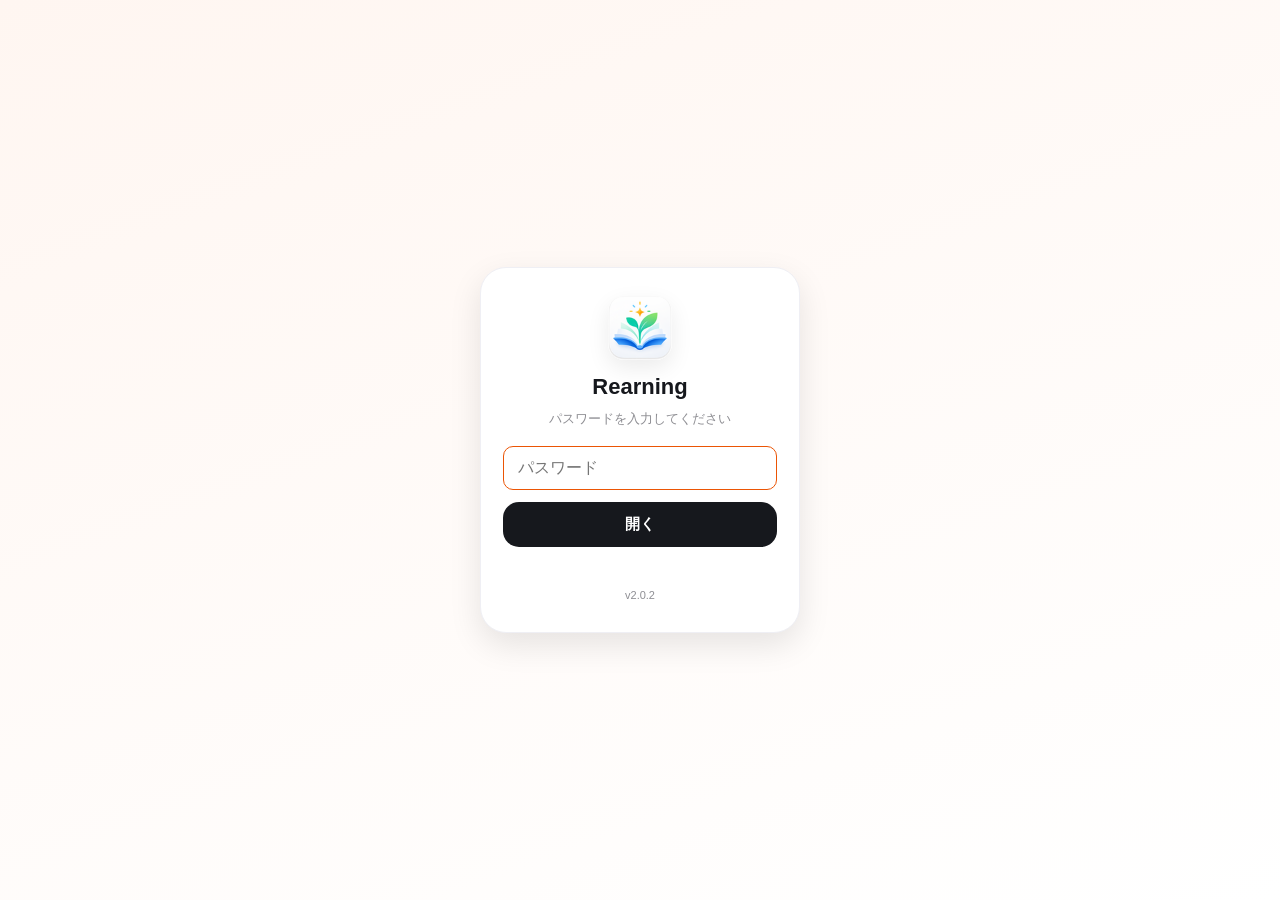
==== commit c9ecf673: "Restore previous UI while keeping au Hikari Plus update and learning data" ====
--- a/index.html
+++ b/index.html
@@ -576,7 +576,6 @@
 @media(max-width:480px){.hp-hero{padding:17px}.hp-hero h2{font-size:24px}.hp-card summary{padding:13px;gap:9px}.hp-body{padding:13px}.hp-tablewrap:before{content:'表は左右にスクロールできます';display:block;padding:6px 10px;font-size:11px;color:#68717b;background:#f8f9fb}.hp-shortcuts button{padding:9px 11px}.hp-guide .card .head{flex-wrap:wrap}}
 
 </style>
-<link rel="stylesheet" href="./ui-ux.css?v=20261005">
 </head>
 <body>
 <div id="gate">
@@ -3157,8 +3156,6 @@
 
 </script>
 
-<script src="./ui-ux.js?v=20261005"></script>
-
 <script>
 /* ===== PWA Offline Cache: Service Worker registration ===== */
 (function(){
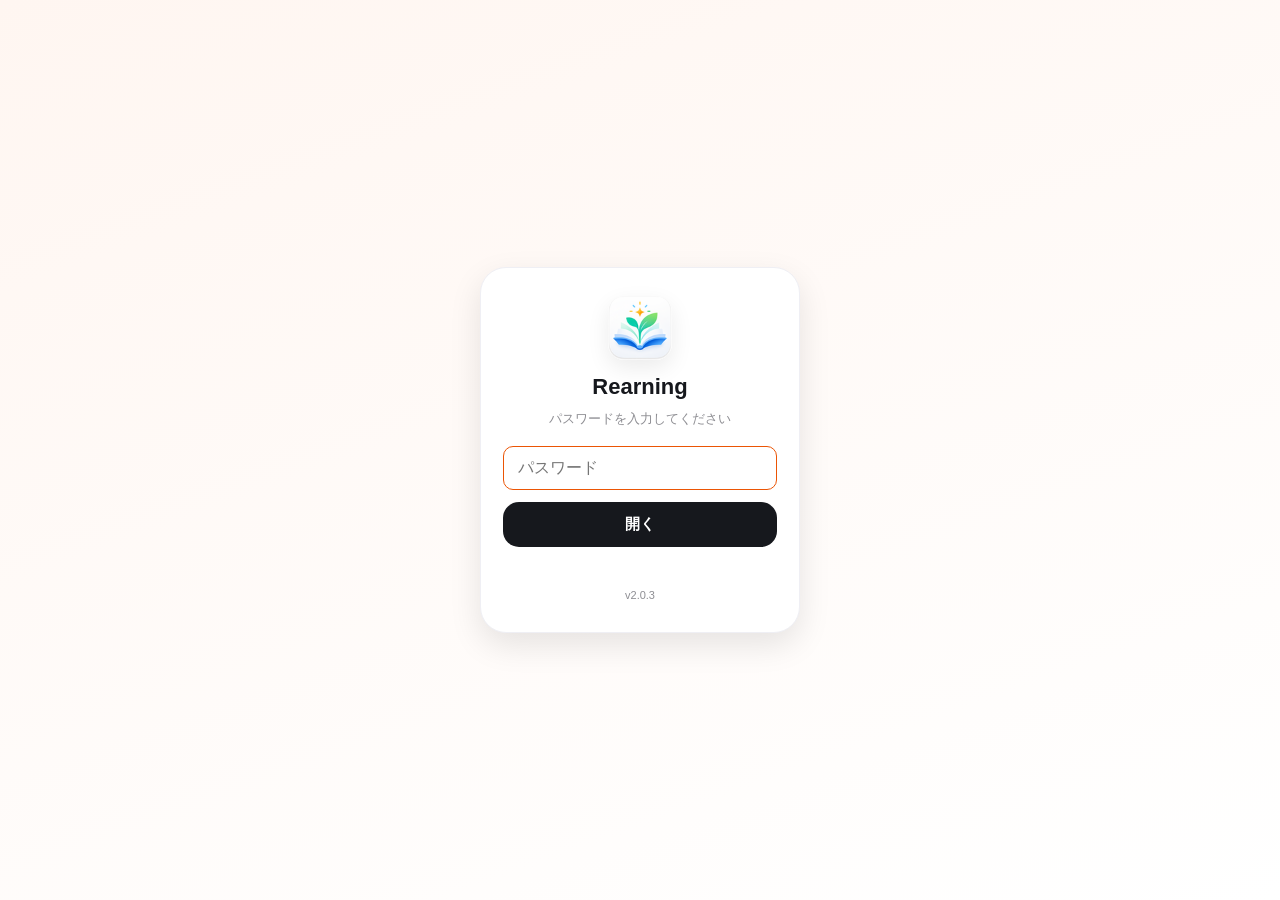
==== commit 5783df1b: "Update 2026-2027 parent discount lessons and preserve learning records Add UQ and Y!mobile campaign " ====
--- a/index.html
+++ b/index.html
@@ -614,7 +614,7 @@
   </button>
 </div>
 <div id="view"></div>
-<footer>Rearning <span id="appver"></span> ／ 出典：教育者用台本・au/UQ・各社公式（2026-06／北海道）</footer>
+<footer>Rearning <span id="appver"></span> ／ 出典：教育者用台本・au/UQ・各社公式（確認日は各教材に記載／北海道）</footer>
 <script>
 /* ===== 設定（ここだけ編集すればOK） =====
    APP_PASSWORD : アプリを開くパスワード（"" にするとロックなし）
@@ -622,7 +622,7 @@
    ※変更したら、このファイルをNetlify等に置き直すと全員に反映されます
    ========================================== */
 var APP_PASSWORD = "au2609";
-var APP_VERSION  = "v2.0.2";
+var APP_VERSION  = "v2.0.3";
 
 var TROIMG = {
   "ch6-own-beginner": "[data-uri]",
@@ -675,38 +675,222 @@
 const CHK = "2026-06-23";
 
 const PLANS = [
-  // ===== UQ =====
-  {brand:"uq", name:"コミコミプランバリュー", gb:"35GB", cat:"uq",
-   one:"データも通話もこれ1つ。10分かけ放題とPontaパス込みで分かりやすい。",
-   price:{type:"arrow", was:"3,828", now:"3,168", note:"UQコミコミおトク割（最大13ヵ月 −660円）"},
-   spec:{
-     "データ":"35GB",
-     "通話":"1回10分かけ放題 込み（超過 22円/30秒）",
-     "UQコミコミおトク割":"加入から最大13ヵ月 −660円で3,168円。au PAY ゴールドカード会員なら14ヵ月目以降も継続（2026年6月25日開始）",
-     "速度制限":"35GB超で最大1Mbps／50GB超で最大128kbps",
-     "データくりこし":"あり（翌月末まで）",
-     "付帯":"Pontaパス（548円相当無料・要申込）／サブスクぷらすポイント 最大20%還元",
-     "割引":"自宅セット割・家族セット割は対象外（おトク割は別途適用可）"
-   },
-   pt:"<b>覚える：</b>35GB＋10分かけ放題＋Pontaパス込み。基本3,828円が、UQコミコミおトク割で最大13ヵ月3,168円。ゴールドカードなら14ヵ月目以降も3,168円が続く。",
-   src:SRC.komikomi},
-
-  {brand:"uq", name:"トクトクプラン2", gb:"〜30GB", cat:"uq",
-   one:"使わない月は安く、使う月も30GBまで。割引前提の段階制プラン。",
-   price:{type:"range", lines:[
-     {l:"5GB以下（全割引時）", v:"1,628"},
-     {l:"〜30GB（全割引時）", v:"2,728"},
-     {l:"〜30GB（割引なし）", v:"4,048"}
-   ]},
-   spec:{
-     "データ":"5GB以下 ／ 5GB超〜30GB の段階制",
-     "通話":"22円/30秒（オプションは別途）",
-     "対象割引":"自宅セット割／au PAYカードお支払い割（−220円）",
-     "速度制限":"30GB超で最大1Mbps／40GB超で最大128kbps",
-     "データくりこし":"あり（翌月まで）"
-   },
-   pt:"<b>注意：</b>割引（自宅セット割・au PAYカードお支払い割）が無いと30GBで4,048円と割高。割引が無い人にはコミコミの方が安いことが多い。",
-   src:SRC.tokutoku},
+  // ===== UQ: 2026-2027 parent campaign, confirmed 2026-11-18 =====
+  {
+    "brand": "uq",
+    "name": "コミコミプランバリュー",
+    "gb": "35GB",
+    "cat": "uq",
+    "one": "35GB・1回10分以内の国内通話・Pontaパス込み。通常料金と親子応援プランの条件を分けて確認する。",
+    "price": {
+      "type": "range",
+      "lines": [
+        {
+          "l": "基本料（割引前）",
+          "v": "3,828"
+        },
+        {
+          "l": "660円割引のみ適用",
+          "v": "3,168"
+        },
+        {
+          "l": "親子1,100円＋660円適用中",
+          "v": "2,068"
+        },
+        {
+          "l": "親子1,100円のみ適用中",
+          "v": "2,728"
+        }
+      ]
+    },
+    "spec": {
+      "データ": "月35GB。対象の親子応援プランでは別途300GB（1回限り・要受取）。",
+      "通話": "1回10分以内の国内通話込み。一部番号等は対象外、超過22円／30秒。",
+      "おトク割": "原則、加入から最大13カ月660円引き。14カ月目以降は所定のゴールド条件。親子割とは別の期間で管理する。",
+      "速度制限": "300GB特典・くりこし・増量・追加チャージを含まない通常容量の案内：35GB超で最大1Mbps／50GB超で最大128kbps。特典等がある場合の適用条件は公式で確認。",
+      "くりこし": "あり（翌月末まで）。",
+      "付帯": "Pontaパス（548円相当無料・要申込）／サブスクぷらすポイント 最大20%還元。",
+      "セット割": "自宅セット割・家族セット割の料金減額対象外。家族の親子割には同じ家族セット割グループへの加入が必要。"
+    },
+    "pt": "<b>確認：</b>親子割対象者が全員2,068円になるわけではない。過去のおトク割適用歴と660円の適用可否を確認する。既存コミコミからの変更手順・300GBは下の各カードへ。金額は税込、端末代・対象外通話等は別。",
+    "src": "https://www.uqwimax.jp/mobile/plan/komikomi-pv/",
+    "chk": "2026-11-18"
+  },
+
+  {
+    "brand": "uq",
+    "name": "トクトクプラン2",
+    "gb": "〜30GB",
+    "cat": "uq",
+    "one": "月30GB。親子応援割中は、5GB以下の通常割引と親子割が入れ替わる。",
+    "price": {
+      "type": "range",
+      "lines": [
+        {
+          "l": "基本料（割引前）",
+          "v": "4,048"
+        },
+        {
+          "l": "親子＋自宅＋カード・30GBまで",
+          "v": "1,628"
+        },
+        {
+          "l": "通常・5GB以下／自宅＋カード",
+          "v": "1,628"
+        },
+        {
+          "l": "通常・5GB超／自宅＋カード",
+          "v": "2,728"
+        }
+      ]
+    },
+    "spec": {
+      "データ": "月30GB。通常は5GB以下の月に1,100円引き。",
+      "通話": "国内通話22円／30秒。通話定額は別途。",
+      "親子割": "1,100円引き・12カ月。5GB以下の通常割引とは併用不可。",
+      "セット割": "自宅セット割1,100円、または家族セット割550円。両方の金額を重ねない。",
+      "カード割": "au PAY カードお支払い割220円。",
+      "速度制限": "30GB超で最大1Mbps／40GB超で最大128kbps。",
+      "くりこし": "あり（翌月まで）。"
+    },
+    "pt": "<b>例：</b>自宅セット割＋カード割で毎月3GB・1,628円の人は、親子割で528円にはならない。同じ条件なら、親子割中は30GBまで1,628円。終了後も5GB以下なら1,628円、5GB超なら2,728円。",
+    "src": "https://www.uqwimax.jp/mobile/plan/tokutoku2/",
+    "chk": "2026-11-18"
+  },
+
+  {
+    "brand": "uq",
+    "name": "UQ親子応援割｜対象・家族条件",
+    "gb": "2026年度",
+    "cat": "uq",
+    "one": "2026年11月19日開始。前年の利用歴だけで今年の対象外と判断しない。",
+    "price": {
+      "type": "text",
+      "text": "毎月1,100円割引・12カ月"
+    },
+    "spec": {
+      "受付": "2026年11月19日〜。終了日は別途案内。",
+      "子ども": "申込時5〜18歳の契約者。利用者登録がある場合は登録利用者で判定。",
+      "プラン": "トクトクプラン2／コミコミプランバリュー。各回線が対象プランへの加入等の条件を満たす。",
+      "家族": "対象U18回線と同じ家族セット割グループ。グループ加入だけで各回線の適用を確定しない。",
+      "回線数": "グループ上限10回線。同一グループのau回線も数に含む。",
+      "割引期間": "条件成立の翌月から12カ月。対象プラン間の変更では期間を通算。",
+      "前年利用": "2025〜2026年版の適用済み回線も、今年度の条件を満たせば適用できる。",
+      "適用回数": "今年度は1回線につき1回。前年の利用歴があると永久に対象外、という意味ではない。"
+    },
+    "pt": "<b>判断を分ける：</b>今年対象になること、自動で付くこと、現在より安くなることは別。前年利用者の自動延長ではない。既存コミコミの手続きは『既存コミコミ｜変更手順』を確認する。",
+    "detail": "<div class=\"src\"><a href=\"https://www.uqwimax.jp/mobile/support/faq/pages/pg00003462.html\" target=\"_blank\" rel=\"noopener\">前年適用者の公式FAQ ↗</a></div><p style=\"font-size:12.5px;margin-bottom:10px\">前年再適用・既存者の経路などは、公式案内と2026年11月18日の運用確認を反映。</p>",
+    "src": "https://www.uqwimax.jp/mobile/ouenwari/",
+    "chk": "2026-11-18"
+  },
+
+  {
+    "brand": "uq",
+    "name": "親子応援割｜料金と終了後",
+    "gb": "2026年度",
+    "cat": "uq",
+    "one": "適用中・終了後・660円の有無を、回線ごとに確認する。以下は税込の基本料金。",
+    "price": {
+      "type": "text",
+      "text": "適用中の料金だけでなく終了後まで確認"
+    },
+    "spec": {
+      "計算条件": "セット割・カード割など、親子割以外の条件を維持する例。端末代・通話料・SMS・オプション・手数料・各種サービス料・固定通信やでんきの料金・カード年会費は別。"
+    },
+    "pt": "<b>トクトク2：</b>5GB以下の通常割引と親子割は重複しない。<br><b>コミコミ：</b>親子割1,100円と660円割引の適用可否・終了月は別々に管理する。",
+    "detail": "<div class=\"subhd\">トクトクプラン2：条件別の月額</div><div style=\"overflow-x:auto\"><table class=\"t\"><thead><tr><th scope=\"col\">条件</th><th scope=\"col\">親子割中</th><th scope=\"col\">終了後<br>5GB以下</th><th scope=\"col\">終了後<br>5GB超</th></tr></thead><tbody><tr><td>セット・カードなし</td><td>2,948円</td><td>2,948円</td><td>4,048円</td></tr><tr><td>カードのみ</td><td>2,728円</td><td>2,728円</td><td>3,828円</td></tr><tr><td>家族＋カード</td><td>2,178円</td><td>2,178円</td><td>3,278円</td></tr><tr><td>自宅＋カード</td><td>1,628円</td><td>1,628円</td><td>2,728円</td></tr></tbody></table></div><p style=\"font-size:12.5px;margin-bottom:10px\">割引額：親子1,100円／自宅1,100円／家族550円／カード220円。自宅と家族は併用不可。親子割終了後に全員1,100円上がる、とは説明しない。</p><div class=\"subhd\">コミコミ：その月に適用される割引で判断</div><div style=\"overflow-x:auto\"><table class=\"t\"><thead><tr><th scope=\"col\">適用される割引</th><th scope=\"col\">月額</th></tr></thead><tbody><tr><td>親子1,100円＋660円</td><td>2,068円</td></tr><tr><td>親子1,100円のみ</td><td>2,728円</td></tr><tr><td>660円のみ</td><td>3,168円</td></tr><tr><td>どちらもなし</td><td>3,828円</td></tr></tbody></table></div><p style=\"font-size:12.5px;margin-bottom:10px\">初めておトク割の条件を満たす場合も、親子割12カ月とおトク割最大13カ月は別の時計。既存者は起点が一致するとは限らない。『親子割の14カ月目』を『おトク割の14カ月目』と読み替えない。</p><div class=\"subhd\">UQ内の比較例</div><p style=\"font-size:12.5px;margin-bottom:10px\">トクトク2が自宅＋カードで1,628円、コミコミが660円適用ありで2,068円なら差額440円。コミコミは35GB・10分通話・Pontaパス・対象300GBを含む。トクトク2が家族＋カードの2,178円ならコミコミ2,068円が110円安い。660円が付かないコミコミは2,728円なので、対象者ごとに比較する。</p>",
+    "src": "https://www.uqwimax.jp/mobile/ouenwari/",
+    "chk": "2026-11-18"
+  },
+
+  {
+    "brand": "uq",
+    "name": "コミコミ｜660円割引とゴールド条件",
+    "gb": "2026年度",
+    "cat": "uq",
+    "one": "過去のおトク割適用歴がある回線は、ゴールド条件の確認が必要。",
+    "price": {
+      "type": "text",
+      "text": "親子割1,100円と660円を別々に判定"
+    },
+    "spec": {
+      "初回": "UQコミコミおトク割は原則、加入から最大13カ月660円引き。その後は所定のゴールド条件。",
+      "適用済み": "所定の経路で戻す場合、ゴールド割が付けば親子割中2,068円、付かなければ2,728円。",
+      "300GB": "どちらの料金でも、初めて今年度の対象親子応援プランへ加入する経路では、条件を満たせば初回300GBの対象。",
+      "年会費": "au PAY ゴールドカード11,000円。スマホ月額に含めず確認する。"
+    },
+    "pt": "<b>注意：</b>プランを往復するとおトク割が新たに13カ月付く、とは案内しない。家族にゴールドカード保有者がいるだけで各回線の割引を確定しない。",
+    "detail": "<div class=\"subhd\">2026年11月19日からの14カ月目以降の条件</div><p style=\"font-size:12.5px;margin-bottom:10px\">原則13カ月目までに、①対象回線とau IDが一致するau PAY ゴールドカード会員、または②対象回線の料金をau PAY ゴールドカードで支払う設定、のいずれかを満たす。</p><p style=\"font-size:12.5px;margin-bottom:10px\">猶予条件は、16カ月目までのカード申込と17カ月目末までの発行、または17カ月目までのゴールド支払設定。該当時は所定の翌月から適用。正確な起点は各回線のおトク割適用状況で確認する。</p><p style=\"font-size:12.5px;margin-bottom:10px\">月末判定で必要条件を満たさなくなると終了し、条件を戻しても14カ月目以降の割引を再適用しない扱いがある。古いゴールド条件が残る別ページと混ぜず、下の現行親子割ページ内『UQコミコミおトク割』欄を確認する。</p><div class=\"pt uqc\">ここでいう『ゴールド割』は運用確認での呼称。正式な案内はUQコミコミおトク割のゴールド会員・支払条件と照合する。過去適用者の料金と初回300GBは2026年11月18日の運用確認に基づく。</div>",
+    "src": "https://www.uqwimax.jp/mobile/ouenwari/",
+    "chk": "2026-11-18"
+  },
+
+  {
+    "brand": "uq",
+    "name": "親子応援プラン｜300GBの受取・利用",
+    "gb": "2026年度",
+    "cat": "uq",
+    "one": "対象のコミコミ親子応援プラン1回線につき、1回限り300GB。大人の家族も対象。",
+    "price": {
+      "type": "text",
+      "text": "各回線300GB・要受取・1回限り"
+    },
+    "spec": {
+      "提供単位": "条件を満たす各回線に300GB。子ども専用でも家族共有の枠でもない。",
+      "対象": "コミコミプランバリュー（親子応援プラン）。トクトク2だけの回線には提供されない。",
+      "提供予定": "親子応援プラン申込翌月10日頃まで。前後する場合がある。",
+      "受取期限": "提供月の翌々月まで。12月提供なら翌年2月まで。",
+      "利用期限": "受取日から1,096日間。受取期限とは別。",
+      "受取操作": "My UQ mobile → データ残量の詳細 → データプレゼント → 対象プレゼントを選択 → 受取。"
+    },
+    "pt": "<b>区別：</b>月35GBと別枠で、毎月300GBではない。毎月25GBずつ使えると確約する特典でもない。通知を受けただけでは受取完了と判断しない。",
+    "detail": "<div class=\"subhd\">消費される順番</div><div style=\"overflow-x:auto\"><table class=\"t\"><thead><tr><th scope=\"col\">順</th><th scope=\"col\">データ容量</th></tr></thead><tbody><tr><td>1</td><td>前月からのくりこし分</td></tr><tr><td>2</td><td>当月の月間容量（増量オプションⅡの分を含む）</td></tr><tr><td>3</td><td>追加購入・チャージ分</td></tr><tr><td>4</td><td>親子応援プランの300GB</td></tr></tbody></table></div><div class=\"subhd\">プラン変更と300GBの扱い</div><p style=\"font-size:12.5px;margin-bottom:10px\">親子応援プラン以外への変更等では、原則として手続き完了翌月以降に300GBの残量が利用不可となる。手続きによって当月からとなる例外がある。トクトク2へ変更して親子割が続いても、300GBまで引き続き使えるとは限らない。</p><div class=\"pt uqc\"><b>利用不可になった後は、コミコミ親子応援プランへ戻しても残量の復活・300GBの再提供はない。</b>2026年11月18日運用確認済み。</div><div style=\"overflow-x:auto\"><table class=\"t\"><thead><tr><th scope=\"col\">ケース</th><th scope=\"col\">判定</th></tr></thead><tbody><tr><td>初回：通常コミコミ→トクトク2で今年の親子割→親子応援プラン</td><td>条件を満たせば初回300GBの対象。</td></tr><tr><td>提供後：親子応援プランを離れ、300GBが利用不可→親子応援プランへ戻る</td><td>残量復活なし。再提供もなし。</td></tr></tbody></table></div><p style=\"font-size:12.5px;margin-bottom:10px\">親子割は12カ月、300GBは受取後1,096日。金額割引の終了だけを理由に300GBも同時終了と案内しない。残量・利用期限・対象プラン維持を確認する。</p><p style=\"font-size:12.5px;margin-bottom:10px\">家族4回線すべてが対象なら各300GB。家族で共有する1,200GBの枠とは説明しない。提供予定は『申込月』基準なので、変更後プランの適用月から受取月を機械的に決めない。</p>",
+    "src": "https://www.uqwimax.jp/mobile/ouenwari/",
+    "chk": "2026-11-18"
+  },
+
+  {
+    "brand": "uq",
+    "name": "既存コミコミ｜変更手順と期間通算",
+    "gb": "2026年度",
+    "cat": "uq",
+    "one": "既存コミコミ→トクトク2で今年の親子割→コミコミ親子応援プラン。変更は翌月適用。",
+    "price": {
+      "type": "text",
+      "text": "翌月変更・最初の適用から通算"
+    },
+    "spec": {
+      "適用期間": "親子割はトクトク2での最初の適用から12カ月を通算。コミコミに戻した時点では再開始しない。",
+      "適用歴": "前年の親子割、コミコミおトク割、300GBの提供・利用不可の履歴を分けて確認する。"
+    },
+    "pt": "<b>同じ月の中で往復する手順ではない。</b>次月への変更を順に申し込む。前年割引が残る場合は、現在・変更中・変更後・終了後の料金とサービスを比較してから提案する。",
+    "detail": "<div class=\"subhd\">2026年11月からの例</div><div style=\"overflow-x:auto\"><table class=\"t\"><thead><tr><th scope=\"col\">月</th><th scope=\"col\">適用プラン</th><th scope=\"col\">手続き・期間</th></tr></thead><tbody><tr><td>2026年11月</td><td>既存コミコミ</td><td>トクトク2への変更を申し込む。</td></tr><tr><td>2026年12月</td><td>トクトク2</td><td>親子割1カ月目。コミコミへの変更を申し込む。</td></tr><tr><td>2027年1月</td><td>コミコミ親子応援プラン</td><td>親子割2カ月目。1月から残り11カ月。</td></tr></tbody></table></div><p style=\"font-size:12.5px;margin-bottom:10px\">経路・翌月適用・期間通算は2026年11月18日の運用確認。1月に新しい12カ月が始まる説明はしない。</p><div class=\"subhd\">往復する前に確認すること</div><p style=\"font-size:12.5px;margin-bottom:10px\">①前年の親子割の残期間と現在の請求額。②今年の年齢・家族・プラン条件。③おトク割の適用歴と660円の可否。④トクトク2の月の通話とPontaパスの扱い。⑤親子割の開始・残り月数。⑥300GBの対象回線・受取予定・過去の利用不可の履歴。</p><div class=\"pt uqc\"><b>過去のおトク割適用済み：</b>ゴールド割ありなら親子割中2,068円、なしなら2,728円。初めて今年度の対象親子応援プランに加入する経路では、どちらも初回300GBの対象になり得る。『利用不可後は再提供なし』を初回の経路へ誤って当てはめない。</div>",
+    "src": "https://www.uqwimax.jp/mobile/ouenwari/",
+    "chk": "2026-11-18"
+  },
+
+  {
+    "brand": "uq",
+    "name": "UQ親子応援割｜変更・終了と案内順",
+    "gb": "2026年度",
+    "cat": "uq",
+    "one": "対象プラン間の継続、家族の条件、300GBの維持条件を別々に確認する。",
+    "price": {
+      "type": "text",
+      "text": "金額割引とデータ特典を分けて判定"
+    },
+    "spec": {
+      "プラン変更": "対象プラン間なら親子割を継続し、期間は通算。300GBの利用可否は別。",
+      "19歳": "申込時に年齢条件を満たせば、適用中に19歳になっても本人・対象家族の割引は継続。",
+      "終了手続き": "対象外プランへの変更、UQ解約、譲渡・承継、新たな利用者登録、登録利用者の変更。",
+      "終了月": "原則、手続き完了前日が属する月。当社が別に定める場合は当日基準。",
+      "家族条件": "グループから対象U18回線がなくなった場合、家族側の割引は当月利用分で終了。"
+    },
+    "pt": "<b>見積もり：</b>各回線の適用条件と終了後料金を確認する。対象者でも、現在より安くなるとは限らない。",
+    "detail": "<div class=\"subhd\">スタッフが確認する順番</div><p style=\"font-size:12.5px;margin-bottom:10px\">①使用者・年齢・現在プラン → ②今年の対象手続き → ③過去の親子割・おトク割履歴 → ④家族グループ → ⑤ネット・でんき・カード → ⑥開始月・残期間・終了後料金 → ⑦300GBの提供・受取・利用不可の履歴 → ⑧未確定の手続きは確認。</p><div class=\"subhd\">見積もりに残す項目</div><p style=\"font-size:12.5px;margin-bottom:10px\">回線／使用者年齢／現在プラン／変更先／変更申込月と適用月／親子割対象可否／開始・終了／660円の可否と期間／セット割／カード割／適用中・終了後料金／300GB提供・受取・利用不可の履歴。</p><div class=\"src\"><a href=\"https://www.uqwimax.jp/mobile/support/faq/pages/pg00003269.html\" target=\"_blank\" rel=\"noopener\">19歳になった場合のFAQ ↗</a></div>",
+    "src": "https://www.uqwimax.jp/mobile/ouenwari/",
+    "chk": "2026-11-18"
+  },
 
   // ===== au =====
   {brand:"au", name:"auバリューリンクプラン", gb:"使い放題", cat:"au",
@@ -840,17 +1024,17 @@
   own:{
     beginner:[
       {cat:"UQプラン", q:"コミコミプランバリューの基本データ容量として正しいものはどれですか？", o:["20GB","30GB","35GB","50GB"], a:2, ex:"コミコミプランバリューは35GBです。30GBのトクトクプラン2、20GBのU18バリュープランと混同しないようにします。"},
-      {cat:"UQプラン", q:"コミコミプランバリューの割引前月額として正しいものはどれですか？", o:["2,728円","3,168円","3,828円","4,048円"], a:2, ex:"コミコミプランバリューの割引前月額は3,828円です。3,168円はUQコミコミおトク割適用時、4,048円はトクトクプラン2の基本使用料です。"},
+      {cat:"UQプラン", q:"コミコミプランバリューの割引前月額として正しいものはどれですか？", o:["2,728円","3,168円","3,828円","4,048円"], a:2, ex:"コミコミプランバリューの割引前月額は3,828円です。3,168円は親子応援割なしでUQコミコミおトク割660円だけを適用した場合、4,048円はトクトクプラン2の基本使用料です。"},
       {cat:"UQプラン", q:"コミコミプランバリューに標準で含まれる通話として正しいものはどれですか？", o:["通話なし","5分以内の国内通話かけ放題","10分以内の国内通話かけ放題","24時間国内通話かけ放題"], a:2, ex:"コミコミプランバリューは1回10分以内の国内通話かけ放題込みです。10分超過分や0570など対象外通話は別料金です。"},
       {cat:"UQプラン", q:"Pontaパスの利用料がプランに含まれるUQの現行プランはどれですか？", o:["トクトクプラン2","コミコミプランバリュー","ミニミニプラン","くりこしプランS+5G"], a:1, ex:"Pontaパスが込みなのはコミコミプランバリューです。トクトクプラン2は容量・割引重視のプランで、Pontaパス込みではありません。"},
       {cat:"UQ割引", q:"UQコミコミおトク割の割引額として正しいものはどれですか？", o:["220円/月","550円/月","660円/月","1,100円/月"], a:2, ex:"UQコミコミおトク割は660円/月割引です。au PAYカードお支払い割220円、自宅セット割1,100円と混同しないようにします。"},
-      {cat:"UQ割引", q:"コミコミプランバリューにUQコミコミおトク割を適用した月額として正しいものはどれですか？", o:["2,728円","3,168円","3,828円","4,048円"], a:1, ex:"コミコミプランバリューは3,828円から660円割引で3,168円です。2,728円はトクトクプラン2の自宅セット割＋カード割で30GBまで使う場合の金額です。"},
-      {cat:"UQ割引", q:"UQコミコミおトク割で、au PAYゴールドカードを持っていない場合の14カ月目以降の扱いとして正しいものはどれですか？", o:["3,168円のまま継続","3,828円に戻る","2,728円になる","自動でトクトクプラン2に変わる"], a:1, ex:"au PAYゴールドカードを持っていない場合、14カ月目以降は割引が終了し3,828円に戻ります。ゴールドカード会員なら条件により14カ月目以降も割引継続です。"},
+      {cat:"UQ割引", q:"親子応援割がない月に、コミコミプランバリューへUQコミコミおトク割660円だけを適用した月額はどれですか？", o:["2,728円","3,168円","3,828円","4,048円"], a:1, ex:"親子応援割がない月は、3,828円からUQコミコミおトク割660円を引いて3,168円です。親子応援割1,100円も適用される月は2,068円になるため、適用中の割引を分けて計算します。税込・その他費用別です。"},
+      {cat:"UQ割引", q:"コミコミおトク割の14カ月目以降の継続・猶予条件を満たさず、親子応援割もない月の、コミコミプランバリューの料金はどれですか？", o:["3,168円","3,828円","2,728円","2,068円"], a:1, ex:"660円割引も親子応援割もない場合は、基本料3,828円です。11月19日以降のゴールド条件は対象回線と同一au IDの会員条件、または対象回線のゴールド支払設定等で確認します。『本人がカードを持っていない』だけで終了と決めず、継続・猶予条件を確認します。税込・その他費用別です。"},
       {cat:"UQプラン", q:"トクトクプラン2の最大データ容量として正しいものはどれですか？", o:["20GB","30GB","35GB","使い放題"], a:1, ex:"トクトクプラン2は最大30GBです。コミコミプランバリュー35GB、auの使い放題系と混同しないようにします。"},
-      {cat:"UQプラン", q:"トクトクプラン2で、少量利用時の段階判定の境目として正しいものはどれですか？", o:["1GB以下","3GB以下","5GB以下","10GB以下"], a:2, ex:"トクトクプラン2は5GB以下か、5GB超〜30GBかで料金が変わります。スマホミニプラン＋の1GB・3GB・5GB段階と混同しないようにします。"},
+      {cat:"UQプラン", q:"トクトクプラン2で、少量利用時の段階判定の境目として正しいものはどれですか？", o:["1GB以下","3GB以下","5GB以下","10GB以下"], a:2, ex:"通常の少量利用時の割引判定は5GB以下です。親子応援割の適用中は5GB以下の通常割引とは重複せず、同じセット条件なら30GBまで同額となります。スマホミニプラン＋の1GB・3GB・5GB段階と混同しないようにします。"},
       {cat:"UQプラン", q:"トクトクプラン2の基本使用料（割引前）として正しいものはどれですか？", o:["2,728円","3,168円","3,828円","4,048円"], a:3, ex:"トクトクプラン2の基本使用料は4,048円です。割引後の1,628円や2,728円だけを覚えると誤案内につながります。"},
       {cat:"UQ割引", q:"トクトクプラン2で自宅セット割＋au PAYカードお支払い割が入り、5GB以下だった場合の月額はどれですか？", o:["1,628円","2,178円","2,728円","3,278円"], a:0, ex:"自宅セット割とau PAYカードお支払い割が入り、5GB以下なら1,628円です。家族セット割の場合は2,178円なので混同注意です。"},
-      {cat:"UQ割引", q:"トクトクプラン2で自宅セット割＋au PAYカードお支払い割が入り、5GB超〜30GB利用した場合の月額はどれですか？", o:["1,628円","2,178円","2,728円","3,278円"], a:2, ex:"自宅セット割とau PAYカードお支払い割が入り、5GB超〜30GBなら2,728円です。5GB以下ならさらに1,100円下がって1,628円です。"},
+      {cat:"UQ割引", q:"親子応援割がない月のトクトクプラン2で、自宅セット割＋au PAYカードお支払い割を適用し、5GB超〜30GB利用した場合の月額はどれですか？", o:["1,628円","2,178円","2,728円","3,278円"], a:2, ex:"親子応援割がない月は、4,048−自宅セット割1,100−カード割220＝2,728円です。同じ条件で5GB以下なら通常の1,100円割引で1,628円。親子応援割中は30GBまで1,628円になり、5GB以下の通常割引とは重複しません。税込・その他費用別です。"},
       {cat:"UQ割引", q:"トクトクプラン2で家族セット割＋au PAYカードお支払い割が入り、5GB以下だった場合の月額はどれですか？", o:["1,628円","2,178円","2,728円","3,278円"], a:1, ex:"家族セット割＋au PAYカードお支払い割で5GB以下なら2,178円です。自宅セット割がある場合の1,628円と混同しないようにします。"},
       {cat:"UQ割引", q:"UQのau PAYカードお支払い割の割引額として正しいものはどれですか？", o:["110円/月","220円/月","550円/月","1,100円/月"], a:1, ex:"UQのau PAYカードお支払い割は220円/月です。家族セット割550円、自宅セット割1,100円と混同しないようにします。"},
       {cat:"UQ割引", q:"UQ自宅セット割の割引額として正しいものはどれですか？", o:["220円/月","550円/月","660円/月","1,100円/月"], a:3, ex:"UQ自宅セット割は1,100円/月割引です。家族セット割550円より大きいため、対象なら基本的に自宅セット割を優先して確認します。"},
@@ -868,7 +1052,11 @@
       {cat:"年齢別プラン", q:"U18バリュープランのデータ容量として正しいものはどれですか？", o:["5GB","10GB","20GB","30GB"], a:2, ex:"U18バリュープランは20GB/月です。22歳まで2段階制、23歳になる月の翌月からは20GBまで定額となります。"},
       {cat:"年齢別プラン", q:"U18バリュープランの加入条件として正しいものはどれですか？", o:["申し込み時点で5〜18歳","申し込み時点で12歳以下","60歳以上","年齢制限なし"], a:0, ex:"U18バリュープランは申し込み時点で5〜18歳の方が対象です。U12バリューは12歳以下、シニアバリューは60歳以上です。"},
       {cat:"年齢別プラン", q:"シニアバリュープランの加入条件として正しいものはどれですか？", o:["50歳以上","55歳以上","60歳以上","65歳以上"], a:2, ex:"シニアバリュープランは60歳以上が対象です。5GB/月と5分以内の国内通話かけ放題、電話きほんパック（V）対象オプション無料が基本です。"},
-      {cat:"年齢別プラン", q:"シニアバリュープランに標準で含まれる通話として正しいものはどれですか？", o:["通話なし","5分以内の国内通話かけ放題","10分以内の国内通話かけ放題","24時間国内通話かけ放題"], a:1, ex:"シニアバリュープランは5分以内の国内通話かけ放題込みです。24時間かけ放題にする場合は通話定額2を追加します。"}
+      {cat:"年齢別プラン", q:"シニアバリュープランに標準で含まれる通話として正しいものはどれですか？", o:["通話なし","5分以内の国内通話かけ放題","10分以内の国内通話かけ放題","24時間国内通話かけ放題"], a:1, ex:"シニアバリュープランは5分以内の国内通話かけ放題込みです。24時間かけ放題にする場合は通話定額2を追加します。"},
+      {cat:"UQ割引", q:"2026〜2027年版UQ親子応援割の、子どもの年齢条件と対象プランの組み合わせはどれですか？", o:["申込時5〜18歳／トクトクプラン2・コミコミプランバリュー","申込時5〜22歳／UQの全プラン","申込時18歳以下／ミニミニプランのみ","契約者が大人なら利用者登録があっても対象外"], a:0, ex:"申込時5〜18歳が対象です。年齢は契約者で判定し、利用者登録がある場合は登録利用者で判定します。対象プランはトクトクプラン2とコミコミプランバリューです。家族には別途グループ・対象プラン等の条件があります。"},
+      {cat:"UQ割引", q:"2026〜2027年版UQ親子応援割の月額割引と基本の期間はどれですか？", o:["毎月660円・最大13カ月","毎月1,100円・条件成立の翌月から12カ月","毎月1,100円・無期限","毎月220円・12カ月"], a:1, ex:"親子応援割は月1,100円、条件成立の翌月から12カ月です。コミコミおトク割等の660円とは別の割引として、起点と終了予定を確認します。"},
+      {cat:"UQ割引", q:"昨年のUQ親子応援割を利用した17歳の回線です。2026〜2027年版の扱いとして正しいものはどれですか？", o:["過去に一度でも使った回線は永久に対象外","今年も無手続きで自動延長される","今年度の対象条件を満たせば適用できる","今年は家族の大人だけ適用できる"], a:2, ex:"2025〜2026年版の適用歴だけでは除外しません。今年度の年齢・対象プラン・対象手続き等を満たす必要があり、自動延長ではありません。『1回線につき1回』を全年度共通の永久除外と解釈しないようにします。"},
+      {cat:"UQプラン", q:"2026〜2027年版の対象コミコミ親子応援プランに、親2人・子2人の計4回線が加入しました。300GB特典の提供単位はどれですか？", o:["子ども2回線だけに各300GB","家族共有の1,200GB枠を毎月付与","4回線合計で300GBを1回付与","対象となる各回線に300GBを1回ずつ提供"], a:3, ex:"対象条件を満たす大人の家族回線にも、1回線ごとに300GBが提供されます。毎月300GBでも家族共有枠でもありません。月35GBとは別枠で、受取操作・期限・対象プランの維持条件を確認します。"}
     ],
     intermediate:[
       {cat:"UQプラン", q:"割引が何も組めず、月30GB前後使い、短い電話も多いお客様にまず比較すべき組み合わせはどれですか？", o:["トクトクプラン2だけで案内する","スマホミニプラン＋だけで案内する","コミコミプランバリューを軸に、必要ならトクトク2と比較する","auバリューリンクプランだけを案内する"], a:2, ex:"割引なしで30GB前後・短い電話ありなら、35GB＋10分通話込みのコミコミプランバリューが軸になります。トクトク2は割引が入ると強いですが、割引なしでは4,048円で通話も別です。"},
@@ -877,7 +1065,7 @@
       {cat:"UQ割引", q:"トクトクプラン2で、自宅セット割と家族セット割の両方の条件を満たす場合、案内として正しいものはどれですか？", o:["家族セット割を優先する","自宅セット割を優先する","2つを合算して1,650円割引にする","どちらも外れる"], a:1, ex:"自宅セット割と家族セット割は併用不可です。両方対象なら、割引額の大きい自宅セット割を優先して案内します。"},
       {cat:"UQプラン", q:"トクトクプラン2の5GB以下判定で、確認漏れしやすいポイントはどれですか？", o:["電話の通話時間も5GB判定に入る","テザリングやau海外放題などのデータ利用も判定に関わる","家族の利用量も合算される","Pontaポイント利用分も合算される"], a:1, ex:"5GB以下かどうかはデータ利用量で判定します。テザリングやau海外放題なども含めて見るため、スマホ本体で少ししか使っていない感覚だけで断定しないようにします。"},
       {cat:"UQプラン", q:"コミコミプランバリューを案内する時に、トクトクプラン2と比べて強みとして言いやすいものはどれですか？", o:["自宅セット割が必ず入る","5GB以下なら必ず最安になる","35GB・10分通話・Pontaパス込みで分かりやすい","家族セット割が必ず入る"], a:2, ex:"コミコミプランバリューは35GB、1回10分以内の通話、Pontaパス込みが強みです。自宅セット割や家族セット割の対象として案内しないように注意します。"},
-      {cat:"UQプラン", q:"コミコミプランバリューを案内する時のNGに近い説明はどれですか？", o:["35GBと10分通話が込みです","Pontaパスも込みです","自宅セット割を入れればさらに安くなります","10分を超えた通話は別料金です"], a:2, ex:"コミコミプランバリューは自宅セット割の対象として案内しません。割引で下げるプランではなく、込み込みで分かりやすいプランとして説明します。"},
+      {cat:"UQプラン", q:"コミコミプランバリューを案内する時のNGに近い説明はどれですか？", o:["35GBと10分通話が込みです","Pontaパスも込みです","自宅セット割を入れればさらに安くなります","10分を超えた通話は別料金です"], a:2, ex:"コミコミプランバリューは自宅セット割による料金減額の対象ではありません。35GB・10分通話・Pontaパス込みを説明したうえで、親子応援割とUQコミコミおトク割等はそれぞれの条件で判断します。"},
       {cat:"auプラン", q:"月1〜2GB程度しか使わないauのお客様にスマホミニプラン＋を提案する時、最も安全な説明はどれですか？", o:["5GBまでなら必ず一番安いです","少量利用なら候補ですが、3GB超の月が多いなら使い放題系とも比較します","通話も込みなので安心です","家族割がなくても必ず最安です"], a:1, ex:"スマホミニプラン＋は少量利用向けですが、3GB超〜5GBの月が多いと割高に見えることがあります。利用量のブレを確認して使い放題系とも比較します。"},
       {cat:"auプラン", q:"スマホミニプラン＋で、段階が上がって料金が変わる境目として意識すべきものはどれですか？", o:["1GB・3GB・5GB","3GB・20GB・無制限","5GB・30GB・35GB","30GB・35GB・50GB"], a:0, ex:"スマホミニプラン＋は1GB、3GB、5GBの段階を意識します。UQトクトク2の5GB境目や、コミコミ35GBと混同しないようにします。"},
       {cat:"auプラン", q:"データ無制限希望で、Pontaパスや各種付帯サービスも価値として見せたいお客様にまず候補にしやすいのはどれですか？", o:["スマホミニプラン＋","トクトクプラン2","auバリューリンクプラン","U12バリュープラン"], a:2, ex:"auバリューリンクプランは使い放題に加えて、Pontaパスなどの付帯価値を見せやすいプランです。単純な月額だけでなく、付帯サービスを使うか確認します。"},
@@ -900,15 +1088,20 @@
       {cat:"年齢別", q:"中学生〜高校生で20GB程度使わせたいが、無制限までは不要な場合に候補として見やすいものはどれですか？", o:["U12バリュープラン","U18バリュープラン","スマホミニプラン＋","auバリューリンクプラン"], a:1, ex:"20GB程度ならU18バリュープランが候補になります。年齢条件、利用者登録、家族の割引条件を確認して案内します。"},
       {cat:"年齢別", q:"小学生のスマホで『使いすぎが心配。連絡と見守りが中心』という場合に、最初に候補として考えやすいものはどれですか？", o:["auバリューリンクプラン","U12バリュープラン","コミコミプランバリュー","使い放題MAX＋"], a:1, ex:"小学生で使いすぎを抑えたい場合は、U12バリュープランのような見守り寄りの設計が候補になります。大容量プランを先に出すより、利用目的を確認します。"},
       {cat:"接客判断", q:"料金表を見せる時、最も事故につながりやすい見せ方はどれですか？", o:["割引前と割引後を分けて見せる","条件が入った場合の金額だと伝える","最安の割引後金額だけを見せて、条件説明を後回しにする","通話料や対象外通話を補足する"], a:2, ex:"最安の割引後金額だけを先に見せると、条件が揃わない時に不信感につながります。割引条件、期間、対象外をセットで説明します。"},
-      {cat:"接客判断", q:"プラン提案の順番として、現場で最も安定しやすいものはどれですか？", o:["一番高いプランを先に出す","お客様の利用量・通話・割引条件・サポート希望を確認してから候補を絞る","他社の悪い点から話す","キャンペーンだけで決める"], a:1, ex:"プランは料金表だけで決めず、利用量・通話・割引条件・店頭サポート希望などを確認して絞るとミスが減ります。現場ではこの順番が安定します。"}
+      {cat:"接客判断", q:"プラン提案の順番として、現場で最も安定しやすいものはどれですか？", o:["一番高いプランを先に出す","お客様の利用量・通話・割引条件・サポート希望を確認してから候補を絞る","他社の悪い点から話す","キャンペーンだけで決める"], a:1, ex:"プランは料金表だけで決めず、利用量・通話・割引条件・店頭サポート希望などを確認して絞るとミスが減ります。現場ではこの順番が安定します。"},
+      {cat:"UQ割引", q:"トクトクプラン2を自宅セット割＋カード割で月3GB・1,628円で利用中です。2026〜2027年版の親子応援割が付くと、同じ割引条件でどうなりますか？", o:["小容量割引に親子割を重ねて528円になる","30GBまで1,628円で使える。小容量割引とは重複しない","5GB以下でも2,728円になる","自宅セット割は必ず外れる"], a:1, ex:"5GB以下の通常割引1,100円と親子応援割1,100円は併用できません。自宅セット割1,100円・カード割220円・親子割1,100円で4,048−1,100−220−1,100＝1,628円です。現在の支払額からさらに1,100円下がるとは限りません。金額は税込・その他費用別です。"},
+      {cat:"UQ割引", q:"2026〜2027年版親子応援割中のトクトクプラン2で、家族セット割550円とカード割220円が適用されます。自宅セット割はありません。月額はいくらですか？", o:["1,078円","1,628円","2,178円","2,728円"], a:2, ex:"4,048−親子応援割1,100−家族セット割550−カード割220＝2,178円です。自宅セット割を追加で引いたり、5GB以下の割引を重ねたりしません。税込・通話等の追加費用別です。"},
+      {cat:"UQ割引", q:"2026〜2027年版のコミコミ親子応援プランで、親子応援割1,100円と660円割引の両方が適用される月の料金はどれですか？", o:["2,068円","2,178円","2,728円","3,168円"], a:0, ex:"基本料3,828−親子応援割1,100−660円割引＝2,068円です。自宅セット割・家族セット割の金額をさらに引くことはできません。親子割だけなら2,728円です。税込・対象外通話等の費用別です。"},
+      {cat:"UQ割引", q:"2026〜2027年版の親子応援割を、コミコミの大人回線にも適用したい場合の家族グループの考え方はどれですか？", o:["家族セット割550円の対象外なので、家族グループも不要","子どもと同じ姓なら手続きなしで適用","コミコミにも家族セット割550円を付けることが必須","料金の550円割引とは別に、対象U18回線と同じ家族セット割グループ等の条件を確認する"], a:3, ex:"コミコミは家族セット割による550円の減額対象ではありませんが、親子割の家族条件としてグループ加入は必要です。『グループの条件』と『料金から引く割引』を分けて判断します。"},
+      {cat:"UQ割引", q:"2026〜2027年版の親子応援割とコミコミおトク割を併用する見積もりで、期間の管理として正しいものはどれですか？", o:["どちらもコミコミへ戻した月に12カ月を再開始する","どちらも必ず同じ月に終了する","親子割の残り月数と660円割引の適用期間・継続条件を別々に確認する","親子割が終わればゴールド条件に関係なく660円割引も終了する"], a:2, ex:"親子応援割は最初の適用から12カ月を通算します。コミコミおトク割には最大13カ月の条件と14カ月目以降の条件があり、両者の起点は一致するとは限りません。見積もりでも別々に記載します。"}
     ],
     advanced:[
-      {cat:"UQプラン", q:"コミコミプランバリューの速度制限について、お客様に伝える内容として最も正しいものはどれですか？", o:["35GBを超えても速度は変わらない","35GB超で最大1Mbps、50GB超で最大128kbpsになる","30GB超で最大1Mbps、40GB超で最大128kbpsになる","使いすぎると自動でトクトクプラン2に変わる"], a:1, ex:"コミコミプランバリューは35GB超で最大1Mbps、50GB超で最大128kbpsです。『35GBだからそれ以上は使えない』ではなく、速度制限の段階まで説明します。"},
+      {cat:"UQプラン", q:"300GB特典・くりこし・増量・追加チャージがない通常のコミコミプランバリューで、速度制限の段階として正しいものはどれですか？", o:["35GBを超えても速度は変わらない","35GB超で最大1Mbps、50GB超で最大128kbpsになる","30GB超で最大1Mbps、40GB超で最大128kbpsになる","使いすぎると自動でトクトクプラン2に変わる"], a:1, ex:"この設問の追加容量がない通常の条件では、35GB超で最大1Mbps、50GB超で最大128kbpsです。300GB残量がある場合への当てはめはせず、利用できる追加容量と速度制御条件を別に確認します。"},
       {cat:"UQプラン", q:"トクトクプラン2の速度制限について、お客様に伝える内容として最も正しいものはどれですか？", o:["30GB超で最大1Mbps、40GB超で最大128kbpsになる","35GB超で最大1Mbps、50GB超で最大128kbpsになる","5GBを超えた時点で最大128kbpsになる","自宅セット割があれば速度制限はかからない"], a:0, ex:"トクトクプラン2は30GB超で最大1Mbps、40GB超で最大128kbpsです。コミコミの35GB／50GBと混同しやすいので注意します。"},
       {cat:"UQプラン", q:"コミコミプランバリューで『節約モードにすればギガを温存できますよ』と案内するのは正しいですか？", o:["正しい。コミコミは節約モード対象","正しい。ゴールドカードがあれば節約モード対象","間違い。コミコミプランバリューは節約モード対象外","間違い。節約モードはauだけの機能"], a:2, ex:"コミコミプランバリューは節約モード対象外です。旧プランや別プランの感覚で案内すると誤案内になります。"},
-      {cat:"UQプラン", q:"トクトクプラン2で『5GB以下なら割引が増える』と説明する時、最も正しい言い方はどれですか？", o:["5GB以下なら基本料そのものが下がります","5GB以下利用時は追加で1,100円割引されます","5GB以下なら自宅セット割が2倍になります","5GB以下なら通話料も無料になります"], a:1, ex:"トクトクプラン2は5GB以下利用時に1,100円割引が入ります。基本使用料が変わるのではなく、段階判定による割引です。"},
-      {cat:"UQプラン", q:"トクトクプラン2の割引説明で最も危ないものはどれですか？", o:["自宅セット割とカード割が入ると安くなる","5GB以下ならさらに割引が入る","家族セット割と自宅セット割は両方入ります","割引がない場合はコミコミとの比較が必要"], a:2, ex:"自宅セット割と家族セット割は併用不可です。両方入る前提で計算すると料金がズレます。"},
-      {cat:"UQプラン", q:"UQコミコミおトク割の14ヵ月目以降について、最も正しい説明はどれですか？", o:["誰でもずっと660円割引が続く","13ヵ月で必ず終了し、延長条件はない","au PAYゴールドカード会員など条件を満たすと継続する","家族セット割があれば自動で継続する"], a:2, ex:"UQコミコミおトク割は初回加入から最大13ヵ月が基本で、14ヵ月目以降はau PAYゴールドカード会員など条件確認が必要です。"},
+      {cat:"UQプラン", q:"トクトクプラン2で『5GB以下なら割引が増える』と説明する時、最も正しい言い方はどれですか？", o:["5GB以下なら基本料そのものが下がります","親子応援割がない月は、5GB以下利用で1,100円割引されます","5GB以下なら自宅セット割が2倍になります","5GB以下なら通話料も無料になります"], a:1, ex:"5GB以下利用時の通常割引は1,100円です。基本使用料が変わるのではなく、利用量判定による割引です。ただし親子応援割とは併用不可で、親子割中にさらに1,100円を引く計算はしません。"},
+      {cat:"UQプラン", q:"トクトクプラン2の割引説明で最も危ないものはどれですか？", o:["自宅セット割とカード割が入ると安くなる","親子応援割がない月は、5GB以下で通常の1,100円割引が入る","家族セット割と自宅セット割は両方入ります","割引がない場合はコミコミとの比較が必要"], a:2, ex:"自宅セット割と家族セット割は併用不可です。両方を引く前提で計算すると料金がズレます。5GB以下の通常割引と親子応援割も重複しないため、別々に判定します。"},
+      {cat:"UQプラン", q:"UQコミコミおトク割の14ヵ月目以降について、最も正しい説明はどれですか？", o:["誰でもずっと660円割引が続く","13ヵ月で必ず終了し、延長条件はない","対象回線のau IDと一致するゴールド会員、またはゴールド支払設定など所定条件を満たすと継続する","家族セット割があれば自動で継続する"], a:2, ex:"初回の最大13カ月と、その後の継続条件を分けます。2026年11月19日以降は、対象回線と同一au IDのau PAYゴールド会員、または対象回線のゴールド支払設定などの所定条件・期限を確認します。親子割の期間とは別管理です。"},
       {cat:"UQプラン", q:"コミコミプランバリューの通話込みを説明する時、最も安全なものはどれですか？", o:["10分以内の国内通話が対象。ただしナビダイヤルなど一部対象外がある","すべての通話が完全無料","海外通話も10分以内なら無料","0570も衛星電話もすべて無料"], a:0, ex:"コミコミは10分通話込みですが、0570など対象外通話があります。『全部無料』と言い切らないことが大事です。"},
       {cat:"通話", q:"通話定額系オプションを案内する時に必ず添えるべき注意点はどれですか？", o:["加入すれば国際通話も完全無料","0570・衛星電話など一部対象外番号がある","加入するとデータ容量も増える","加入すると家族割グループが不要になる"], a:1, ex:"通話定額でも対象外番号があります。『完全かけ放題』とだけ言わず、対象外通話の存在を添えます。"},
       {cat:"auプラン", q:"auバリューリンクプランの『使い放題』説明として、最も安全なのはどれですか？", o:["スマホ本体もテザリングも完全無制限です","200GB超やテザリング60GBなどの条件がある使い放題です","60GBを超えると音声通話も止まります","データチャージすれば200GB超の制限は必ず解除されます"], a:1, ex:"auバリューリンクプランは使い放題表記ですが、200GB超で最大5Mbps、テザリングなどは合計60GBまでなどの条件があります。"},
@@ -932,7 +1125,13 @@
       {cat:"年齢別", q:"U12バリュープランの提案で、最も大事な確認はどれですか？", o:["安さだけでなく、速度・見守り・使いすぎ防止の目的に合うか","動画を無制限で見たいか","家族割プラスの人数稼ぎだけに使うか","海外放題を毎月使うか"], a:0, ex:"U12は子どもの使いすぎ防止や見守り目的と相性が良いプランです。安さだけでなく利用目的を確認します。"},
       {cat:"割引", q:"スマイルハート割引を案内する時の注意として正しいものはどれですか？", o:["基本料から440円割引で、対象条件や他割引との関係を確認する","すべての料金が半額になる","通話料が完全無料になる","端末代金が無料になる"], a:0, ex:"スマイルハート割引は基本料から440円割引です。対象条件、証明書類、他割引との関係を確認して案内します。"},
       {cat:"接客", q:"上級者が料金比較を見せる時、最も避けるべき見せ方はどれですか？", o:["自社も他社も同じ条件で比較する","割引前・割引後・実質額を分けて見せる","他社は割引後、自社は割引前だけで比較する","通話・サポート・付帯サービスも補足する"], a:2, ex:"比較は条件を揃えることが大切です。他社だけ割引後、自社だけ割引前で見せると判断を誤らせます。"},
-      {cat:"接客", q:"料金案内で『この金額になります』と断定する前に、最後に確認すべきことはどれですか？", o:["割引条件・適用時期・対象外通話・オプション有無","お客様の好きな色","端末ケースの有無だけ","来店時間だけ"], a:0, ex:"最終金額は割引条件や適用時期、通話・オプションで変わります。断定する前に条件を再確認します。"}
+      {cat:"接客", q:"料金案内で『この金額になります』と断定する前に、最後に確認すべきことはどれですか？", o:["割引条件・適用時期・対象外通話・オプション有無","お客様の好きな色","端末ケースの有無だけ","来店時間だけ"], a:0, ex:"最終金額は割引条件や適用時期、通話・オプションで変わります。断定する前に条件を再確認します。"},
+      {cat:"UQプラン", q:"2026〜2027年版の300GBが12月に提供されました。受取期限と利用期限の正しい組み合わせはどれですか？", o:["翌年12月までに受取／提供日から1,096日","翌年2月までに受取／実際の受取日から1,096日","受取期限なし／親子割終了まで","翌年2月までに受取／受取から12カ月"], a:1, ex:"受取期限は提供月の翌々月まで、利用期限は受取日から1,096日間です。12月提供なら受取期限は翌年2月。『約3年使えるから来年受け取ればよい』とは案内せず、My UQ mobileで受取操作を行います。"},
+      {cat:"UQプラン", q:"2026〜2027年版コミコミ親子応援プランで、データの消費順として正しいものはどれですか？", o:["300GB→当月分→くりこし分→追加購入分","追加購入分→300GB→くりこし分→当月分","当月分→くりこし分→300GB→追加購入分","くりこし分→当月分（増量分を含む）→追加購入・チャージ分→300GB"], a:3, ex:"300GBは通常の月間容量等より後に使われる別枠です。消費順は、くりこし分、当月分（増量オプションⅡの増量分を含む）、追加購入・チャージ分、300GBの順です。"},
+      {cat:"UQプラン", q:"2026〜2027年版の300GB受取後、対象外プランへの変更で残量が利用不可になりました。その後コミコミ親子応援プランへ戻す場合の扱いはどれですか？", o:["残量は復活せず、300GBの再提供もない","残量だけ復活する","残量は消えるが新たに300GBが付く","受取日から1,096日以内なら必ず復活する"], a:0, ex:"一度利用不可となった300GBの残量は、対象プランへ戻しても復活せず、再提供もありません。これは、既存の通常コミコミから対象の親子応援プランへ初めて入る経路とは別のケースです。"},
+      {cat:"UQ割引", q:"2026〜2027年版UQ親子応援割の申込時に18歳だった対象者が、割引適用中に19歳になりました。年齢だけを理由とした扱いはどれですか？", o:["19歳の誕生日に本人も家族も即終了する","本人だけ終了し家族は続く","申込時の年齢条件を満たしていれば、本人・対象家族の割引は継続する","自動的に割引期間が12カ月延長する"], a:2, ex:"申込時に年齢条件を満たしていれば、適用中に19歳になったことだけで本人・対象家族の親子応援割は終了しません。対象外プランへの変更や解約など、別の終了条件は分けて確認します。"},
+      {cat:"UQプラン", q:"2026〜2027年版コミコミ親子応援プランの300GBについて、提供予定と受取の説明として正しいものはどれですか？", o:["プラン適用月の1日に自動受取される","申込翌月10日頃までの提供予定で、別途受取操作が必要","親子割の12カ月が終わってから提供される","申込日と適用日のどちらを起点にしても同じ"], a:1, ex:"提供予定は親子応援プランの申込翌月10日頃までで、前後する場合があります。通知だけで受取完了とは判断せず、My UQ mobileのデータプレゼントで受け取ります。申込月とプラン適用月を混同して提供月を決めないようにします。"},
+      {cat:"UQ割引", q:"2026年11月19日以降のコミコミおトク割で、14カ月目以降のゴールド条件を確認する際の考え方として正しいものはどれですか？", o:["家族の誰かがゴールドカードを持っていれば全回線確定","年会費を支払えば期間や名義に関係なく自動適用","自宅セット割があればカード条件は不要","対象回線と一致するau IDのゴールド会員、または対象回線のゴールド支払設定等の条件と期限を確認する"], a:3, ex:"原則13カ月目までに、対象回線と同じau IDのゴールド会員または対象回線のゴールド支払設定などの条件を満たす必要があります。所定の猶予条件も別途確認します。単に家族がカードを保有しているだけで適用確定とはしません。"}
     ],
     closer:[
       {cat:"UQプラン選定", q:"お客様が「家に光もでんきもない。月30〜35GBくらい使う。短い電話も多い」と言っています。UQで最初に当てる提案として最も自然なのはどれですか？", o:["トクトクプラン2を、割引がないまま30GBプランとして案内する","スマホミニプラン＋にして、足りない分はデータチャージで調整してもらう","コミコミプランバリューを軸に、35GB・10分通話込み・Pontaパス込みで見せる","auバリューリンクプランを案内し、使い放題だけを強く押す"], a:2, ex:"割引が組めず、30〜35GB利用＋短時間通話があるなら、コミコミプランバリューの『35GB・10分通話込み・Pontaパス込み』が一番説明しやすいです。トクトク2は割引が組めないと強みが出にくく、スマホミニは容量が足りません。"},
@@ -962,9 +1161,14 @@
       {cat:"他社比較対応", q:"お客様が「ahamoは30GBで2,970円、5分通話も付くならUQより良くない？」と言っています。返答として最も自然なのはどれですか？", o:["ahamoは安いが、UQは店頭相談・自宅セット割・10分通話込み・Pontaパス込みなど比較軸が違うと整理する","ahamoは必ず遅いと伝える","UQの方が必ず安いと断言する","比較せずにauの使い放題だけを勧める"], a:0, ex:"ahamoの30GB・5分通話込みは強い比較対象です。否定ではなく、UQ側は店頭対応、割引条件、10分通話、Pontaパスなど、別軸の価値で整理します。"},
       {cat:"比較表作成", q:"料金比較表を作る時、最も事故りやすい見せ方はどれですか？", o:["自社・他社ともに、割引前と割引後を分けて記載する","通話込み・付帯サービス込みかを注記する","他社は割引後、自社は割引前だけで並べる","キャンペーン期間や終了後料金を分けて書く"], a:2, ex:"他社だけ割引後、自社だけ割引前で並べると、不公平な比較になり誤解を生みます。比較表は条件を揃えるか、割引前・割引後・期間限定を分けて見せる必要があります。"},
       {cat:"割引条件確認", q:"お客様が「ネットもでんきも家族もカードも、たぶん全部ある」と言っています。クローザーとして最初にすべきことはどれですか？", o:["最安料金だけを先に断言する","対象サービス・名義・住所・支払い設定など、割引条件を分けて確認する","全部あると言っているので確認不要で申込する","マネ活系プランに固定する"], a:1, ex:"『たぶんある』は現場では危険です。ネット・でんき・家族・カードは、それぞれ対象条件や名義・住所・支払い設定が絡みます。最安額を断言する前に条件を分けて確認します。"},
-      {cat:"料金変動説明", q:"トクトクプラン2を案内中、お客様が「毎月同じ料金でしょ？」と聞いています。正しい説明はどれですか？", o:["必ず毎月同じ料金です","5GB以下か、5GB超〜30GBかで支払いが変わる可能性があります","30GBを超えても料金は上がり続けます","データ利用量は料金に一切関係ありません"], a:1, ex:"トクトクプラン2はデータ利用量によって5GB以下と5GB超〜30GBで料金が変わります。固定料金のように説明すると誤解につながります。"},
+      {cat:"料金変動説明", q:"トクトクプラン2を案内中、お客様が「毎月同じ料金でしょ？」と聞いています。正しい説明はどれですか？", o:["必ず毎月同じ料金です","5GB以下か、5GB超〜30GBかで支払いが変わる可能性があります","30GBを超えても料金は上がり続けます","データ利用量は料金に一切関係ありません"], a:1, ex:"親子応援割がない月は、5GB以下と5GB超〜30GBで料金が変わる可能性があります。親子割中は5GB以下の通常割引とは重複せず、同じセット条件なら30GBまで同額です。適用中の割引と終了後の利用量を分けて説明します。"},
       {cat:"キャンペーン説明", q:"増量オプションⅡの無料キャンペーンを案内する時、最も危険な説明はどれですか？", o:["無料期間がありますが、終了後は月額料金がかかる可能性があります","対象プランと適用条件を確認します","増量分もくりこし対象になる場合があります","一度付ければ永年無料です"], a:3, ex:"増量オプションⅡは無料キャンペーン期間があっても、終了後は料金がかかります。『永年無料』と案内すると誤案内です。いつまで無料か、終了後いくらかを先に伝える必要があります。"},
-      {cat:"総合提案判断", q:"お客様が「安いのがいい。でも店頭で相談したいし、通話も少しする。家のでんきは切り替えOK」と言っています。最も現場で強い進め方はどれですか？", o:["最初からauバリューリンクプランだけを提案する","楽天の方が安いのでau/UQは諦める","利用量・通話・でんき切替可否を確認し、UQのトクトク2とコミコミを条件別に並べて選ばせる","料金だけを見て、付帯価値や店頭対応は説明しない"], a:2, ex:"条件が複数あるお客様には、先に決め打ちせず、データ量・通話・割引可否・店頭相談の価値を整理します。でんき切替が可能ならトクトク2、通話・Pontaパス込みを重視するならコミコミというように、条件別に並べると納得感が出ます。"}
+      {cat:"総合提案判断", q:"お客様が「安いのがいい。でも店頭で相談したいし、通話も少しする。家のでんきは切り替えOK」と言っています。最も現場で強い進め方はどれですか？", o:["最初からauバリューリンクプランだけを提案する","楽天の方が安いのでau/UQは諦める","利用量・通話・でんき切替可否を確認し、UQのトクトク2とコミコミを条件別に並べて選ばせる","料金だけを見て、付帯価値や店頭対応は説明しない"], a:2, ex:"条件が複数あるお客様には、先に決め打ちせず、データ量・通話・割引可否・店頭相談の価値を整理します。でんき切替が可能ならトクトク2、通話・Pontaパス込みを重視するならコミコミというように、条件別に並べると納得感が出ます。"},
+      {cat:"UQ割引判定", q:"2026年11月は既存コミコミ、12月にトクトク2で今年度親子割を1カ月適用、2027年1月にコミコミへ戻す例です。手続きと期間の正しい説明はどれですか？", o:["11月中に往復変更し、1月から12カ月を再開始する","12月に両方の変更を申し込み、12月中に完了する","11月にトクトク2へ申込、12月にコミコミへ申込。1月は親子割2カ月目で残り11カ月","1月にコミコミへ戻ると親子割は必ず終了する"], a:2, ex:"プラン変更は翌月適用です。11月の申込で12月にトクトク2、12月の申込で1月にコミコミへ変わります。この例の親子割起点は12月で、1月にリセットしません。300GBの提供予定月は別途、親子応援プランの申込月を基準に確認します。"},
+      {cat:"UQ割引判定", q:"過去にUQコミコミおトク割を利用済みの回線が、今年度親子割をトクトク2で適用後、初めてコミコミ親子応援プランへ戻ります。ゴールド割を適用しない場合の案内はどれですか？", o:["親子割中は2,728円。300GBは初回対象条件を満たせば提供される","親子割中は全員2,068円。300GBも自動受取","親子割は対象だが、過去のおトク割履歴だけで300GBは対象外","おトク割が新たに13カ月付くので必ず2,068円"], a:0, ex:"ゴールド割等の660円を適用しない場合は3,828−親子割1,100＝2,728円です。条件を満たす初回の300GBは対象になります。すでに利用不可となった300GBの復活・再提供を意味するものではありません。税込・その他費用別です。"},
+      {cat:"UQ割引判定", q:"過去にコミコミおトク割利用済みの回線が、今年度の親子割とゴールド割660円の適用条件を満たしました。親子割適用中の説明として正しいものはどれですか？", o:["親子割と660円割引は必ず併用不可","親子割があればゴールド条件は今後確認不要","往復変更によりおトク割の初回13カ月が必ず再開始する","月額2,068円。660円割引の条件と期間は親子割とは別に管理する"], a:3, ex:"3,828−1,100−660＝2,068円です。これはゴールド割の適用条件を満たすケースであり、新たな初回13カ月割引を保証する意味ではありません。初めて対象の親子応援プランに加入する場合の300GBと、過去に利用不可になった後の再提供も区別します。税込・その他費用別です。"},
+      {cat:"UQプラン選定", q:"既存の通常コミコミからトクトク2を経由し、初めて2026〜2027年版コミコミ親子応援プランへ移ります。『コミコミを離れたので300GBは対象外』という説明の評価はどれですか？", o:["正しい。通常コミコミを一度離れるだけで永久に対象外","誤り。初回適用の経路と、300GBが利用不可になった後の復活・再提供を区別する","正しい。300GBは新規番号発行の子どもだけ","誤り。どのプランでも毎年300GBを受け取れる"], a:1, ex:"通常コミコミ→トクトク2で今年の親子割適用→コミコミ親子応援プランという初回経路では、条件を満たせば300GBの対象です。提供された300GBが利用不可になった後は復活・再提供なし、というルールを初回経路へ誤って当てはめません。"},
+      {cat:"料金変動説明", q:"2026〜2027年版親子応援割中、トクトク2を自宅セット割＋カード割で利用しています。親子割終了後もその2つを維持する場合の説明はどれですか？", o:["利用量に関係なく必ず1,100円上がる","利用量に関係なくずっと1,628円","5GB以下なら1,628円、5GB超〜30GBなら2,728円","5GB以下なら528円になる"], a:2, ex:"親子割中は30GBまで1,628円。同じセット・カード条件で終了後は、5GB以下の通常割引が入る月は1,628円、5GB超〜30GBなら2,728円です。『終了後は全員1,100円上がる』と一律に案内しません。税込・その他費用別です。"}
     ]
   },
   others:{
@@ -989,7 +1193,7 @@
       {cat:"Y!mobile", q:"Y!mobile シンプル3のデータ容量として正しい組み合わせはどれですか？", o:["3GB／10GB／30GB","4GB／10GB／無制限","5GB／30GB／35GB","20GB／30GB／35GB"], a:2, ex:"Y!mobileのシンプル3はSが5GB、Mが30GB、Lが35GBです。UQやドコモ miniの容量と混同しないようにします。"},
       {cat:"Y!mobile", q:"Y!mobile シンプル3 Lの特徴として正しいものはどれですか？", o:["5GBの低容量プラン","30GBで通話なし","35GBで10分以内国内通話が込み","無制限でPayPay特典が込み"], a:2, ex:"シンプル3 Lは35GBで、10分以内の国内通話が追加料金なしで利用できます。S/Mとは通話条件が違うため注意します。"},
       {cat:"Y!mobile", q:"Y!mobile シンプル3 Sの月額基本使用料として、2026年6月2日以降の新料金で正しいものはどれですか？", o:["3,058円","3,278円","4,158円","5,258円"], a:1, ex:"シンプル3 Sは2026年6月2日以降、月額基本使用料が3,278円です。3,058円は改定前の金額として出やすい引っ掛けです。"},
-      {cat:"Y!mobile", q:"Y!mobileのPayPayカード割として正しいものはどれですか？", o:["PayPayカードは330円割引、PayPayカード ゴールドは550円割引","どちらも220円割引","ゴールドだけ1,100円割引","カード払いでも割引はない"], a:0, ex:"Y!mobileのPayPayカード割は、通常カード330円、ゴールド550円が基本です。時期により増額特典等が絡むため、最新条件は確認します。"},
+      {cat:"Y!mobile", q:"Y!mobileのPayPayカード割として正しいものはどれですか？", o:["PayPayカードは330円割引、PayPayカード ゴールドは550円割引","どちらも220円割引","ゴールドだけ1,100円割引","カード払いでも割引はない"], a:0, ex:"基本のカード割は通常330円、ゴールド550円です。2026〜2027年の通常カード向け220円増額は別途対象条件・申込が必要。ゴールド向け220円増額との合計は770円で、通常カード向け特典をさらに重ねて990円とはしません。"},
       {cat:"SoftBank", q:"SoftBankのペイトク2で、料金プランの中心になる特典として正しいものはどれですか？", o:["PayPay利用時のポイント特典","楽天ポイントの倍率アップ","dポイントの通信料還元","Pontaパス込み"], a:0, ex:"ペイトク2はPayPay利用時のポイント特典が軸です。楽天・dポイント・Ponta系の特典と混同しないようにします。"},
       {cat:"SoftBank", q:"ペイトク2でPayPayカード ゴールド連携時のPayPay特典として正しいものはどれですか？", o:["+5%、上限3,000円相当/月","+10%、上限4,000円相当/月","+20%、上限なし","通信料から1,100円割引"], a:1, ex:"PayPayカード ゴールド連携時は+10%、上限4,000円相当/月が基本です。ゴールドなしの場合の+5%と混同しないようにします。"},
       {cat:"SoftBank", q:"SoftBank ミニフィット2のデータ段階として正しいものはどれですか？", o:["2GBまで／5GBまで","3GBまで／10GBまで","5GBまで／30GBまで","1GBまで／3GBまで／無制限"], a:0, ex:"ミニフィット2は2GBまで・5GBまでの段階制です。ドコモ MAXの1GB/3GB/無制限やLINEMOの3GB/10GBと混同しないようにします。"},
@@ -998,7 +1202,10 @@
       {cat:"サブブランド", q:"SoftBank系で、店舗対応もあるサブブランドとして正しいものはどれですか？", o:["ahamo","LINEMO","Y!mobile","povo"], a:2, ex:"Y!mobileはSoftBank系のサブブランドで、店舗対応があります。LINEMOはオンライン専用なので、接客比較ではここを分けます。"},
       {cat:"他社比較", q:"『30GB・2,970円・5分国内通話込み』という条件に当てはまる他社プランの組み合わせとして正しいものはどれですか？", o:["ahamo／LINEMOベストプランV","楽天最強プラン／ドコモ mini","Y!mobileシンプル3 L／SoftBankミニフィット2","ドコモ MAX／ペイトク2"], a:0, ex:"ahamoとLINEMOベストプランVは、どちらも30GB・2,970円・5分国内通話込みで比較されやすいプランです。店頭対応やブランド、付帯条件の違いで整理します。"},
       {cat:"他社比較", q:"『無制限3,278円』として比較に出されやすいプランはどれですか？", o:["ahamo","Rakuten最強プラン","LINEMOベストプランV","Y!mobileシンプル3 L"], a:1, ex:"Rakuten最強プランは通常料金で20GB超過後3,278円です。安さの比較では出やすいですが、電波・店舗サポート・通話アプリ条件も合わせて確認します。"},
-      {cat:"他社比較", q:"他社プランの初級理解として、最も危ない覚え方はどれですか？", o:["ahamoは30GBで5分通話込み","LINEMOベストプランは3GB/10GBの段階制","楽天は通常料金と家族割適用後で金額が変わる","オンライン系は全部店舗で無料サポートできる"], a:3, ex:"オンライン専用ブランドは、店舗対応やサポート条件が通常ブランドと異なります。料金だけでなく、サポートの違いまで押さえることが現場では重要です。"}
+      {cat:"他社比較", q:"他社プランの初級理解として、最も危ない覚え方はどれですか？", o:["ahamoは30GBで5分通話込み","LINEMOベストプランは3GB/10GBの段階制","楽天は通常料金と家族割適用後で金額が変わる","オンライン系は全部店舗で無料サポートできる"], a:3, ex:"オンライン専用ブランドは、店舗対応やサポート条件が通常ブランドと異なります。料金だけでなく、サポートの違いまで押さえることが現場では重要です。"},
+      {cat:"Y!mobile", q:"ワイモバ親子割＜2026-2027＞の、子どもの年齢と1,100円割引の対象プランはどれですか？", o:["契約者が22歳以下／S・M・L","申込時の使用者が5〜18歳／M・L","申込時の使用者が5〜18歳／Sのみ","年齢条件なし／M・L"], a:1, ex:"子どもは申込時の使用者が5〜18歳、親子割1,100円の対象はシンプル3 M/Lです。Sは親子割本体の対象外ですが、通常PayPayカードの220円増額特典は別条件で対象になり得ます。"},
+      {cat:"Y!mobile", q:"2026〜2027年版の親子割を計算する際、シンプル3 M/Lの割引前の月額基本料はどれですか？", o:["M 3,168円／L 3,828円","M 4,158円／L 5,258円","M 1,078円／L 2,178円","M 4,378円／L 5,478円"], a:3, ex:"シンプル3 Mは30GB・4,378円、Lは35GB・5,478円です。Lには1回10分以内の国内通話が含まれます。割引後金額ではなく基本料から、親子・おうち・カード等の対象条件を分けて計算します。税込です。"},
+      {cat:"Y!mobile", q:"同一回線でワイモバ親子割＜2025-2026＞を適用済みです。＜2026-2027＞の履歴条件の扱いはどれですか？", o:["前年度の指定施策は履歴制限に含まれるため、今年度の親子割本体は対象外","前年履歴は問わず毎年自動延長","UQで前年利用できるのでY!mobileも同じ","過去のどの学割でも、一度使えば永久に全施策対象外"], a:0, ex:"2025〜2026年版は、今回の公式案内で列挙された履歴制限対象です。UQの前年利用者の扱いとは異なります。公式が列挙していない過去の学割まで一律に除外したり、別制度のカード増額に同じ判断を広げたりしません。"}
     ],
     intermediate:[
       {cat:"楽天モバイル", q:"お客様が「楽天は無制限で3,168円だから一番安い」と言っています。まず確認すべきことはどれですか？", o:["3,168円は家族割適用時の金額かどうか","楽天は必ず全員3,168円になるかどうか","au回線を一切使っていないかどうか","通話が標準電話でも完全無料かどうか"], a:0, ex:"楽天の無制限は通常3,278円、家族割適用時は3,168円です。比較時は通常料金なのか、割引後料金なのかを最初にそろえます。"},
@@ -1030,7 +1237,10 @@
       {cat:"比較判断", q:"他社の割引後料金を比較表に入れる時、最も危険な作り方はどれですか？", o:["他社だけフル割引後、自社だけ割引前で並べる","全社とも割引前で並べる","全社とも条件付き割引後で並べ、条件を横に書く","通常料金と割引後料金を分けて書く"], a:0, ex:"比較条件がそろっていない表は誤解を生みます。通常料金同士、割引後同士、または条件を明記して並べる必要があります。"},
       {cat:"比較判断", q:"他社の「通話込み」を比較する時、確認すべき内容として最も適切なのはどれですか？", o:["何分以内か、標準付帯か、アプリ利用前提か、対象外番号があるか","通話込みなら全部24時間無料と判断する","通話込みならデータも無制限と判断する","5分と10分の違いは説明しない"], a:0, ex:"通話込みは5分・10分・24時間、標準付帯・オプション、専用アプリ前提など差があります。ここを混同すると誤案内になります。"},
       {cat:"比較判断", q:"他社比較でお客様の信用を落としやすい返答はどれですか？", o:["楽天は安いですが、利用場所や通話アプリ前提も確認しましょう","ahamoは30GBでシンプルですが、オンライン中心で問題ないか確認しましょう","LINEMOはLINEをよく使う方には相性が良いです","他社は全部やめた方がいいです。auだけが正解です"], a:3, ex:"他社否定は信用を落とします。強みは認めた上で、お客様の使い方に合うかを事実ベースで比較する方が商談につながります。"},
-      {cat:"比較判断", q:"他社中級で身につけるべき力として最も近いものはどれですか？", o:["他社名を暗記するだけ","料金・容量・通話・割引条件・サポートの違いを整理して比較する力","他社を否定するトーク力","とにかく一番安い数字だけを言う力"], a:1, ex:"中級では、単純な暗記から一歩進み、条件が違うプランを正しく比較する力を見ます。現場ではこの整理力が提案の土台になります。"}
+      {cat:"比較判断", q:"他社中級で身につけるべき力として最も近いものはどれですか？", o:["他社名を暗記するだけ","料金・容量・通話・割引条件・サポートの違いを整理して比較する力","他社を否定するトーク力","とにかく一番安い数字だけを言う力"], a:1, ex:"中級では、単純な暗記から一歩進み、条件が違うプランを正しく比較する力を見ます。現場ではこの整理力が提案の土台になります。"},
+      {cat:"Y!mobile", q:"2026〜2027年の対象特典期間中、カード条件を満たす場合のカード関連割引の合計として正しいものはどれですか？", o:["通常330円／ゴールド990円","通常770円／ゴールド550円","通常550円／ゴールド770円","通常もゴールドも1,100円"], a:2, ex:"通常PayPayカードは330円＋今回の増額220円＝550円。ゴールドは550円＋ゴールド向け増額220円＝770円です。ゴールドに通常カード向け220円をさらに足して990円にはしません。申込条件・適用期間と、ゴールド年会費11,000円は別に確認します。"},
+      {cat:"Y!mobile", q:"2026〜2027年版のシンプル3 Mで、親子割・おうち割光セット(A)・通常カード割・通常カード増額を満額適用できる月の料金はどれですか？", o:["858円","1,078円","1,628円","2,398円"], a:1, ex:"4,378−親子割1,100−おうち割1,650−通常カード330−増額220＝1,078円です。親子割と通常カード増額が終わり他条件が続く月は2,398円。両特典が同時に終われば差は1,320円です。税込・固定回線料金や通話等の費用別です。"},
+      {cat:"Y!mobile", q:"既存シンプル3の大人回線が、2026〜2027年の対象の子どもと同じグループに入ります。親子割と通常カード増額の判定で正しいものはどれですか？", o:["グループへ入れば両方が無条件で自動適用","両方とも大人全員が新規契約しないと対象外","通常カード増額はカード設定だけで申込不要","親子割本体の対象手続きと、通常カード増額の条件・申込を別々に確認する"], a:3, ex:"親子割本体には大人にも対象となる契約・プラン変更等の条件があります。一方、通常カード増額は既存のS/M/Lを維持する家族も条件を満たせば対象になり得ます。支払設定に加えて増額特典の申込等も必要です。"}
     ],
     advanced:[
       {cat:"楽天モバイル", q:"楽天モバイルの「無制限」を比較表に入れる時、最も注意すべき表現はどれですか？", o:["完全無制限で速度制御は一切ありません","20GBを超えると必ず使えなくなります","混雑時など、公平なサービス提供のため速度制御される場合があります","店頭サポート込みで必ず最安です"], a:2, ex:"楽天モバイルは20GB超過後も無制限料金ですが、混雑時などに速度制御される場合があります。「完全無制限」と断定せず、料金の安さと利用環境を分けて説明します。"},
@@ -1062,7 +1272,9 @@
       {cat:"ahamo",q:"ahamoを検討中のお客様へのヒアリングとして、最も効果的な確認はどれですか？",o:["何も聞かずに契約を止めます","誕生日を確認します","端末の色の好みだけ確認します","毎月のデータ使用量を確認します（平均は月12〜13GBのため、30GBが本当に必要か一緒に見ます）"],a:3,ex:"ahamoは30GB・割引なしのシンプル型です。お客様の平均使用量は月12〜13GB。『大容量が本当に必要か』の確認から、au/UQの段階制・割引プランの強みに繋げます。"},
       {cat:"SoftBank 共通", q:"SoftBankの大容量系プランを「完全に速度制限なし」と案内するのが危険な理由はどれですか？", o:["直近30日間で300GB超など、通常利用に影響のない範囲で速度制御される場合があります","2GBを超えると必ず通信停止するため","PayPayを使うと速度が落ちるため","5G端末では利用できないため"], a:0, ex:"SoftBankの料金プラン一覧でも、時間帯・機械的通信・直近30日間300GB超などで速度制御の場合があるとされています。完全無制限という断定は避けます。"},
       {cat:"他社比較", q:"他社プラン上級比較で最も危ない比較表の作り方はどれですか？", o:["自社・他社ともに通常料金と割引後料金を分けて載せる","他社だけ割引後料金、自社だけ割引前料金で並べる","容量・通話込み・サポート有無を併記する","最大表記には条件を添える"], a:1, ex:"比較表で一番事故りやすいのは、他社だけ割引後、自社だけ割引前で並べることです。料金比較は条件をそろえて見せる必要があります。"},
-      {cat:"他社比較", q:"「最大」「実質」「無制限」を説明する時の正しい姿勢はどれですか？", o:["条件を確認せず、見栄えのよい金額だけ伝える","最大表記は条件・上限・対象外をセットで確認する","無制限はどの会社も完全無制限と説明する","実質額は請求額と同じと説明する"], a:1, ex:"最大・実質・無制限は誤案内が起きやすい言葉です。条件、上限、対象外、請求額との差をセットで確認して説明します。"}
+      {cat:"他社比較", q:"「最大」「実質」「無制限」を説明する時の正しい姿勢はどれですか？", o:["条件を確認せず、見栄えのよい金額だけ伝える","最大表記は条件・上限・対象外をセットで確認する","無制限はどの会社も完全無制限と説明する","実質額は請求額と同じと説明する"], a:1, ex:"最大・実質・無制限は誤案内が起きやすい言葉です。条件、上限、対象外、請求額との差をセットで確認して説明します。"},
+      {cat:"Y!mobile", q:"ワイモバ親子割＜2026-2027＞について、M→L・L→Mのプラン変更で確認できている範囲はどれですか？", o:["親子割の新規適用の対象になる。適用後の変更による継続・再開は別に確認する","新規適用も、変更後の無期限継続も保証される","M/L間の変更は新規適用の対象外","Sへ変更しても必ず割引が続く"], a:0, ex:"M/L間の変更が新規適用の対象となることは今年度発表で確認済みです。適用後のプラン変更、Sへの変更・復帰、子ども回線離脱時の扱いは別の論点で、今回の教材では確認待ちです。"},
+      {cat:"Y!mobile", q:"2026〜2027年版シンプル3 Mで、親子割・通常カード増額込みを適用し、おうち割なしで家族割引サービスだけを使う例です。主回線／副回線の月額はどれですか？", o:["どちらも1,628円","主回線1,628円／副回線2,728円","主回線2,728円／副回線1,628円","どちらも1,078円"], a:2, ex:"主回線は4,378−親子1,100−通常カード330−増額220＝2,728円。副回線はさらに家族割引1,100円で1,628円です。おうち割とは金額割引を重ねません。超！おトク割等を含めない条件限定例で、最安額の断定ではありません。税込・その他費用別です。"}
     ],
     closer:[
       {cat:"楽天モバイル", q:"お客様が『楽天は無制限で3,278円だから一番安いですよね？』と言っています。最初の返答として最も適切なのはどれですか？", o:["安さは事実として認めたうえで、利用場所の電波・通話方法・店頭サポートまで確認する","楽天は安いだけで使えないと否定する","auの方が絶対に安いと断言する","料金だけ見て楽天を勧める"], a:0, ex:"楽天の無制限料金は強い比較材料です。ただし現場では、利用場所の電波、Rakuten Linkの使い方、店頭相談の必要性、家族全体の総額まで確認してから判断します。"},
@@ -1094,7 +1306,9 @@
       {cat:"比較", q:"『キャンペーンで実質無料って書いてあるから他社が得』と言われました。返答として適切なのはどれですか？", o:["キャンペーン期間・条件・終了後料金・ポイント付与上限を確認して、通常利用の総額で比較する","実質無料なら必ず得と認める","キャンペーンは全部嘘だと否定する","終了後料金は見なくてよいと伝える"], a:0, ex:"キャンペーンは入口として強いですが、期間・条件・終了後料金を見ないと判断を誤ります。"},
       {cat:"総合比較",q:"『SoftBankも楽天も安く見えるけど、結局どこがいいの？』と聞かれました。クローザーが最初にやるべきことはどれですか？",o:["即答で『au/UQが一番』と断言します","家族の台数・データ使用量・固定費（ネット・でんき）を確認し、割引適用後の総額で比較します","他社は全部だめだと伝えます","料金表を見せずに契約を促します"],a:1,ex:"安さの体感は条件しだいで変わります。家族数・使用量・固定費のヒアリング→割引適用後の総額比較、が信用を落とさないクローザーの型です。"},
       {cat:"比較", q:"お客様が『結局どこが一番いいの？』と聞いています。クローザーとして最も良いまとめ方はどれですか？", o:["一番安い会社だけを答える","使うデータ量・通話・家族割・自宅ネット・店頭サポート・電波の6点で合う会社が変わると整理する","auが全員に一番合うと断言する","他社の説明を避ける"], a:1, ex:"最適プランは条件で変わります。最後は安さだけでなく、容量・通話・家族・固定回線・サポート・電波で整理します。"},
-      {cat:"比較", q:"他社からau/UQへ戻す時の一番安全な流れはどれですか？", o:["他社の弱点を先に強く言う","他社の良い点を認める→お客様の条件を確認する→自網で勝てる点を事実で並べる","料金表を見せずに勢いで決める","キャンペーンだけで押し切る"], a:1, ex:"他社比較の基本は、認める→確認する→事実で戻す、です。否定から入ると防御反応が出ます。"}
+      {cat:"比較", q:"他社からau/UQへ戻す時の一番安全な流れはどれですか？", o:["他社の弱点を先に強く言う","他社の良い点を認める→お客様の条件を確認する→自網で勝てる点を事実で並べる","料金表を見せずに勢いで決める","キャンペーンだけで押し切る"], a:1, ex:"他社比較の基本は、認める→確認する→事実で戻す、です。否定から入ると防御反応が出ます。"},
+      {cat:"Y!mobile", q:"2026〜2027年版の案内で、申込順序・適用後のプラン変更や子ども回線離脱・超！おトク割との併用を質問されました。今回の確認状況に合う対応はどれですか？", o:["前年のSMS手順や停止・再開条件をそのまま断定する","未確認なので全部対象外と案内する","超！おトク割を足した金額を必ず最安として案内する","今年度の正式条件を確認してから案内し、未確定の割引は見積もりに加算しない"], a:3, ex:"この3項目は確認待ちです。確認済みの対象年齢・プラン・料金等は説明できますが、未確認を『対象外』とも『適用できる』とも断定しません。過年度ルールを流用せず、併用未確認の特典を足した最安額も作りません。"},
+      {cat:"他社比較", q:"2026〜2027年版の30GB比較で、UQトクトク2は自宅セット割＋通常カードで1,628円、YのMはおうち割＋通常カード増額込みで1,078円です。比較のまとめ方はどれですか？", o:["スマホの差が550円なので、どの家庭でもYが最安と断言する","スマホは月550円差。必要なネット・でんき等の料金、割引期間・終了後も含め世帯で比較する","UQにだけ固定回線料金を加え、Yはスマホ料金だけで比較する","未確認の超！おトク割も自動で差し引く"], a:1, ex:"記載条件を満たすスマホ月額の差は550円ですが、セット条件の成立に必要な契約と料金は両社で異なります。家族全体・対象期間・終了後料金をそろえて判断します。超！おトク割との併用は確認待ちなので、含めた最安額は断定しません。"}
     ]
   }
 };
@@ -1206,15 +1420,47 @@
        {n:"ミニフィット2", gb:"〜2GB／〜5GB", p:"2GB 5,258円／5GB 6,358円（段階制）", note:"データが少ない人向けだが単価は高い。Starlink Direct・海外データ放題（5日）込み。", src:SRC.sb_minifit2}
      ],
      warn:"SoftBankは改定が多く、2026年7月1日から既存プランも値上げ。お客様には『今の料金がずっと続くとは限らない』点を添えると、比較が伝わりやすい。"},
-    {br:"ワイモバ", name:"Y!mobile（ワイモバイル）", sub:"SoftBankのサブブランド。S/M/Lの3段階。2026年6月2日に＋220円改定。",
-     pt:"店舗サポートあり。おうち割光セット(A)＋PayPayカード割でUQ・楽天に近い水準まで下がる。",
-     src:SRC.ymobile,
-     plans:[
-       {n:"シンプル3 S", gb:"5GB", p:"3,278円（割引前・税込）", low:"858円", disc:"おうち割光セット(A)▲1,650＋PayPayカード割(ゴールド)▲770＝最大▲2,420", note:"2026/6/2に＋220円改定。増量オプションで+2GB。"},
-       {n:"シンプル3 M", gb:"30GB", p:"4,158円（割引前・税込）", low:"1,738円", disc:"おうち割光セット(A)▲1,650＋PayPayカード割(ゴールド)▲770", note:"povo/LINEMOより安く30GBを使える水準。増量オプションで+5GB。"},
-       {n:"シンプル3 L", gb:"35GB", p:"5,258円（割引前・税込）", low:"2,838円", disc:"おうち割光セット(A)▲1,650＋PayPayカード割(ゴールド)▲770", note:"10分かけ放題込み。SoftBank Starlink Direct込み。増量オプションで+5GB。"}
-     ],
-     warn:"2026年6月1日までの契約者は12月31日まで料金据え置き（シンプル3 特別割引）。乗り換えの相談では、割引前提の料金で比較する。"},
+    {
+      "br": "ワイモバ",
+      "name": "Y!mobile（ワイモバイル）",
+      "sub": "シンプル3 S／M／L。ワイモバ親子割〈2026–2027〉は2026年11月18日開始、対象はM／L。基本料金・条件付き料金・終了後料金を分けて確認する。",
+      "pt": "店舗サポートあり。対象固定通信のおうち割やカード特典と組み合わせて比較できる。",
+      "src": "https://www.ymobile.jp/jusetsu/jusetsu04/",
+      "srcLabel": "公式料金で確認",
+      "chk": "2026-11-18",
+      "plans": [
+        {
+          "n": "シンプル3 S",
+          "gb": "5GB",
+          "p": "基本料3,278円（税込・割引前）",
+          "low": "858円",
+          "lowLabel": "親子割を含まない条件例",
+          "disc": "おうち1,650円＋ゴールドカード550円＋ゴールド向け増額220円。ゴールド年会費は別。",
+          "note": "親子割1,100円の対象外。通常カードの今回の増額220円は別条件で対象になり得る。通常カード330円＋おうち割のみなら1,298円。増量オプションで＋2GB。",
+          "src": "https://www.ymobile.jp/jusetsu/jusetsu04/"
+        },
+        {
+          "n": "シンプル3 M",
+          "gb": "30GB",
+          "p": "基本料4,378円（税込・割引前）",
+          "low": "1,078円",
+          "lowLabel": "親子割中の条件例",
+          "disc": "親子1,100円＋おうち1,650円＋通常カード330円＋今回の増額220円。各条件を満たす月。",
+          "note": "通話定額は別。上記親子割と通常カード増額が終了し、他条件が続けば2,398円。ゴールドの条件例・家族割のみの例は下表。"
+        },
+        {
+          "n": "シンプル3 L",
+          "gb": "35GB",
+          "p": "基本料5,478円（税込・割引前）",
+          "low": "2,178円",
+          "lowLabel": "親子割中の条件例",
+          "disc": "親子1,100円＋おうち1,650円＋通常カード330円＋今回の増額220円。各条件を満たす月。",
+          "note": "1回10分以内の国内通話込み（一部番号等を除く、超過分別料金）。上記親子割と通常カード増額が終了し、他条件が続けば3,498円。"
+        }
+      ],
+      "detail": "<div class=\"subhd\">通常サービスと既存契約の確認</div><p style=\"font-size:12.5px;margin-bottom:10px\">データ増量オプションは月550円で、Sが＋2GB、M／Lが＋5GB。無料特典は別条件。SoftBank Starlink Directはシンプル3の対応機種で追加料金なし。対象エリア・対応アプリなどの利用条件を確認する。</p><p style=\"font-size:12.5px;margin-bottom:10px\">2026年6月1日までにシンプル3が適用されている対象者には、同年12月31日まで改定前と同額になる『シンプル3 特別割引』がある。既存者の比較では実際の請求と適用条件を確認する。</p><div class=\"subhd\">ワイモバ親子割〈2026–2027〉：対象条件</div><p style=\"font-size:12.5px;margin-bottom:10px\">受付は2026年11月18日〜、終了未定。子どもは申込時の使用者が5〜18歳。対象はシンプル3 M／L。子ども・家族とも受付期間内の新規契約・MNP・番号移行・対象プラン変更などの条件を満たす。機種変更を伴う対象プラン変更も含む。</p><p style=\"font-size:12.5px;margin-bottom:10px\">M→L、L→Mも<b>新規適用</b>の対象。子どもは契約時に今年度の親子割を申し込む。家族は受付終了までに、今年度親子割を受ける子どもと同じ家族割引グループへ加入する。グループに入るだけで家族全員に付くわけではない。</p><div class=\"pt\"><b>金額・期間：</b>月1,100円引き。基本案内は条件成立の翌月から12カ月。注記では条件をすべて満たした月を1カ月目として1〜13カ月目。プラン変更以外の契約は条件成立月の料金・親子割が日割りとなる場合がある。UQと初月の扱いまで同じにしない。</div><div class=\"subhd\">過去の適用履歴を確認</div><p style=\"font-size:12.5px;margin-bottom:10px\">今年度の親子割・家族版の適用履歴がないことに加え、次の公式列挙の過年度制度と家族向け制度に適用履歴の制限がある。</p><div style=\"overflow-x:auto\"><table class=\"t\"><thead><tr><th scope=\"col\">制度</th><th scope=\"col\">制限対象の年度</th></tr></thead><tbody><tr><td>ワイモバ親子割</td><td>2025〜2026／2024〜2025／2023〜2024／2022〜2023／2021〜2022</td></tr><tr><td>ワイモバ学割</td><td>2019〜2020／2018〜2019</td></tr></tbody></table></div><p style=\"font-size:12.5px;margin-bottom:10px\">昨年度2025〜2026の親子割を適用済みの同一回線は、今年度の履歴制限対象。『過去に学割を一度でも使った人はすべて不可』と対象を広げない。別回線の履歴など判断が必要なケースは確認する。</p><div class=\"subhd\">カード割：親子割とは別制度</div><div style=\"overflow-x:auto\"><table class=\"t\"><thead><tr><th scope=\"col\">支払カード</th><th scope=\"col\">基本のカード割</th><th scope=\"col\">増額</th><th scope=\"col\">合計</th></tr></thead><tbody><tr><td>通常PayPayカード</td><td>330円</td><td>今回の特典220円</td><td>550円</td></tr><tr><td>PayPayカード ゴールド</td><td>550円</td><td>ゴールド向け220円</td><td>770円</td></tr></tbody></table></div><p style=\"font-size:12.5px;margin-bottom:10px\">通常カードの今回の増額220円は、条件成立の翌月から1年間。公式注記では成立月を1カ月目として1〜13カ月目。親子割とそれぞれの適用開始・終了を確認する。通常カード向け220円を、ゴールドの770円に重ねて990円にはしない。ゴールド年会費は11,000円。通常カード増額はシンプル3 S／M／Lが対象になり得るが、親子割1,100円はM／Lだけ。</p><p style=\"font-size:12.5px;margin-bottom:10px\">通常カード増額は、子どもの対象契約・対象プラン変更、通常カードの支払設定、増額特典への申込などが必要。子ども側は、この増額特典の子ども向け・家族向けの適用履歴がないことも確認する。家族は対象の子どもと同じグループに入り、通常カード支払設定と申込などの条件を満たす。既存のシンプル3 S／M／Lの家族も、プラン変更なしでこの増額特典の対象になり得る。</p><div class=\"pt\"><b>別々に判定：</b>親子割本体の新規・変更条件と、通常カード増額の条件は異なる。カードの支払設定だけで増額まで完了と判断せず、申込も確認する。</div><div class=\"subhd\">おうち割 光セット（A）を適用した月額</div><p style=\"font-size:12.5px;margin-bottom:10px\">下表は各特典の条件を満たす月の税込基本料金。『終了後』は親子割と通常カード増額が終わり、その他の条件を維持する場合。ゴールド欄は所定の770円が継続する前提。</p><div style=\"overflow-x:auto\"><table class=\"t\"><thead><tr><th scope=\"col\">プラン・カード</th><th scope=\"col\">親子割中</th><th scope=\"col\">終了後</th></tr></thead><tbody><tr><td>M・通常カード増額あり</td><td>1,078円</td><td>2,398円</td></tr><tr><td>M・ゴールド</td><td>858円</td><td>1,958円</td></tr><tr><td>L・通常カード増額あり</td><td>2,178円</td><td>3,498円</td></tr><tr><td>L・ゴールド</td><td>1,958円</td><td>3,058円</td></tr></tbody></table></div><p style=\"font-size:12.5px;margin-bottom:10px\">M・通常カードの例：4,378−親子1,100−おうち1,650−通常カード330−増額220＝1,078円。増額条件を満たさない場合は220円を引かない。通常カードでは親子1,100円と増額220円が同時に終われば1,320円上昇。ゴールドで他条件が続けば1,100円上昇。</p><div class=\"subhd\">家族割引サービスのみの条件限定例</div><p style=\"font-size:12.5px;margin-bottom:10px\">おうち割なし、通常カード増額と親子割ありの例。<b>超！おトク割などは含めない。最安料金ではない。</b>終了後は親子割と通常カード増額が終了し、その他条件を維持する場合。</p><div style=\"overflow-x:auto\"><table class=\"t\"><thead><tr><th scope=\"col\">プラン・回線</th><th scope=\"col\">親子割中</th><th scope=\"col\">終了後</th></tr></thead><tbody><tr><td>M・主回線</td><td>2,728円</td><td>4,048円</td></tr><tr><td>M・副回線</td><td>1,628円</td><td>2,948円</td></tr><tr><td>L・主回線</td><td>3,828円</td><td>5,148円</td></tr><tr><td>L・副回線</td><td>2,728円</td><td>4,048円</td></tr></tbody></table></div><p style=\"font-size:12.5px;margin-bottom:10px\">家族割引サービスはシンプル3の副回線が1,100円引き、最大9副回線。主回線は同額にしない。おうち割 光セット（A）と家族割引サービスの金額割引は重ねない。親子割のための家族グループと、家族割の金額適用は別。</p><div class=\"subhd\">UQと条件をそろえる比較例</div><p style=\"font-size:12.5px;margin-bottom:10px\">30GB・対象セット割＋通常カードでは、UQトクトク2が1,628円、YのMが通常カード増額込み1,078円。差は月550円、満額12カ月なら6,600円。ただし必要な固定通信・でんき等の契約と料金を世帯全体で確認する。</p><p style=\"font-size:12.5px;margin-bottom:10px\">35GB・10分通話込みでは、UQコミコミが660円適用あり2,068円（固定通信セット不要）、YのLがおうち割＋通常カード増額で2,178円、おうち割＋ゴールドで1,958円。UQで660円が付かない既存者は2,728円で比較。300GBとカード年会費も別に確認する。</p><div class=\"subhd\">確認待ち：今年度の条件が確認できるまで断定しない</div><div style=\"overflow-x:auto\"><table class=\"t\"><thead><tr><th scope=\"col\">項目</th><th scope=\"col\">未確定の内容</th></tr></thead><tbody><tr><td>申込・変更の順序</td><td>親子割申込とプラン変更の正式な受付順序。SMS確認の必要なケース・例外。</td></tr><tr><td>適用後の変更・離脱</td><td>適用後M/L間変更、Sへの変更、M/Lへ戻す場合、子どもの離脱・解約による継続・停止・終了・再開と期間の数え方。</td></tr><tr><td>超！おトク割</td><td>今年度親子割との併用・優先関係。加算した最安料金は作らない。</td></tr></tbody></table></div><div class=\"pt\"><b>未確定は『対象外』という意味ではない。</b>M/L間変更が新規適用対象であることと、適用後の変更時に割引がどう続くかは別の論点。旧年度のSMS手順や停止・再開ルールを転用しない。確定した制度上の正解としてテストに登録しない。</div><p style=\"font-size:12.5px;margin-bottom:10px\">見積もりは回線・使用者年齢・現在／変更後プラン・適用履歴・家族グループ・セット割・カード種別・各特典の申込／開始／終了・適用中／終了後料金を確認。端末代、対象外通話、SMS、オプション、手数料、各種サービス料、固定通信料金、カード年会費は別。</p><div class=\"src\"><a href=\"https://www.softbank.jp/corp/news/press/sbkk/2026/20261116_01/\" target=\"_blank\" rel=\"noopener\">今年度の公式発表 ↗</a> <a href=\"https://www.ymobile.jp/plan/discount/kazokuwari/\" target=\"_blank\" rel=\"noopener\">家族割引サービス ↗</a> <a href=\"https://www.ymobile.jp/cp/cho-otokuwari/\" target=\"_blank\" rel=\"noopener\">超！おトク割（併用は確認待ち） ↗</a> <a href=\"https://www.ymobile.jp/plan/option/datazoryo/\" target=\"_blank\" rel=\"noopener\">データ増量オプション ↗</a> <a href=\"https://www.ymobile.jp/service/starlink-direct/\" target=\"_blank\" rel=\"noopener\">Starlink Direct ↗</a> <a href=\"https://www.ymobile.jp/sp/price_info_2026/\" target=\"_blank\" rel=\"noopener\">料金改定と特別割引 ↗</a></div>",
+      "warn": "申込順序、適用後のプラン変更・子ども回線離脱、超！おトク割との併用は確認待ち。旧年度から補完しない。掲載例をすべての施策を含む最安料金とは案内しない。"
+    },
     {br:"LINEMO", name:"LINEMO（ラインモ）", sub:"SoftBankのオンライン専用ブランド。店舗契約は不可。",
      pt:"LINEのトーク・通話がギガを消費しない（LINEギガフリー）。手数料無料・オンライン完結。",
      src:SRC.linemo,
@@ -1285,7 +1531,8 @@
         ${priceHTML(p.price)}
         <dl class="spec">${spec}</dl>
         <div class="pt ${p.brand==='uq'?'uqc':''}">${p.pt}</div>
-        <div class="src"><span>確認日 ${CHK}</span><a href="${p.src}" target="_blank" rel="noopener">公式で確認 ↗</a></div>
+        ${p.detail||""}
+        <div class="src"><span>確認日 ${p.chk||CHK}</span><a href="${p.src}" target="_blank" rel="noopener">公式で確認 ↗</a></div>
       </div>
     </div>`;
   }).join("");
@@ -1339,7 +1586,7 @@
           <span style="font-weight:800;font-size:13px;flex:1">${pl.n}</span>
           <span style="font-size:11px;font-weight:800;color:#fff;background:#8a8f98;border-radius:5px;padding:2px 7px;flex:none">${pl.gb}</span></div>
         <div style="font-weight:800;font-size:12.5px;color:var(--ink);margin-bottom:3px">${pl.p}</div>
-        ${pl.low?`<div style="font-weight:800;font-size:12.5px;color:var(--ok);background:#EAF6EE;border-radius:6px;padding:4px 8px;margin-bottom:4px">▼ 割引後 最安 ${pl.low}</div>`:``}
+        ${pl.low?`<div style="font-weight:800;font-size:12.5px;color:var(--ok);background:#EAF6EE;border-radius:6px;padding:4px 8px;margin-bottom:4px">▼ ${pl.lowLabel||"割引後 最安"} ${pl.low}</div>`:``}
         ${pl.disc?`<div style="font-size:11px;color:var(--sub);line-height:1.5;margin-bottom:4px"><b>割引：</b>${pl.disc}</div>`:``}
         ${pl.note?`<div style="font-size:11.5px;color:var(--sub);line-height:1.55">${pl.note}</div>`:``}
         ${link?`<a href="${link}" target="_blank" rel="noopener" style="display:inline-block;margin-top:6px;font-size:11px;font-weight:700;color:#1565C0;text-decoration:none">公式で確認 ↗</a>`:``}
@@ -1352,8 +1599,9 @@
         <div style="font-size:12px;color:var(--sub);margin:10px 0 9px">${o.sub}</div>
         ${o.pt?`<div style="font-size:12.5px;background:var(--bg);border-radius:8px;padding:9px 11px;margin-bottom:10px"><b>強み：</b>${o.pt}</div>`:``}
         ${plans}
+        ${o.detail||""}
         ${o.warn?`<div style="font-size:11.5px;color:var(--ng);background:var(--ngbg);border-radius:7px;padding:8px 10px;margin-top:4px">⚠ ${o.warn}</div>`:``}
-        ${o.src?`<div class="src" style="margin-top:10px"><span>確認日 ${CHK}</span><a href="${o.src}" target="_blank" rel="noopener">公式プラン一覧 ↗</a></div>`:``}
+        ${o.src?`<div class="src" style="margin-top:10px"><span>確認日 ${o.chk||CHK}</span><a href="${o.src}" target="_blank" rel="noopener">${o.srcLabel||"公式プラン一覧"} ↗</a></div>`:``}
       </div>
     </div>`;
   }).join("");
@@ -1410,9 +1658,9 @@
       ${revHtml}
       ${weakHtml}
       <div class="qlvs">
-        <button class="qlv" data-go="own"><div class="qlv-h"><span class="qlv-no">自</span><span class="qlv-n">自社テスト</span><span class="qlv-ar">▶</span></div><div class="qlv-d">au／UQ。初級・中級・上級（各30問から20問出題）</div></button>
-        <button class="qlv" data-go="others"><div class="qlv-h"><span class="qlv-no">他</span><span class="qlv-n">他社テスト</span><span class="qlv-ar">▶</span></div><div class="qlv-d">ドコモ・SoftBank・楽天ほか。初級・中級・上級（各30問から20問出題）</div></button>
-        <button class="qlv" data-go="closer"><div class="qlv-h"><span class="qlv-no">接</span><span class="qlv-n">クローザー編</span><span class="qlv-ar">▶</span></div><div class="qlv-d">接客シナリオ。自社＋他社の全60問から30問出題</div></button>
+        <button class="qlv" data-go="own"><div class="qlv-h"><span class="qlv-no">自</span><span class="qlv-n">自社テスト</span><span class="qlv-ar">▶</span></div><div class="qlv-d">au／UQ。初級・中級・上級（各レベルから20問出題）</div></button>
+        <button class="qlv" data-go="others"><div class="qlv-h"><span class="qlv-no">他</span><span class="qlv-n">他社テスト</span><span class="qlv-ar">▶</span></div><div class="qlv-d">ドコモ・SoftBank・楽天ほか。初級・中級・上級（各レベルから20問出題）</div></button>
+        <button class="qlv" data-go="closer"><div class="qlv-h"><span class="qlv-no">接</span><span class="qlv-n">クローザー編</span><span class="qlv-ar">▶</span></div><div class="qlv-d">接客シナリオ。自社＋他社の全${Q.own.closer.length+Q.others.closer.length}問から30問出題</div></button>
       </div>
       <div class="pickrow"><button data-stamp="1"> トロフィー（${got}／${STAMPS.length}）</button></div>
     </div>`;
@@ -1433,7 +1681,7 @@
   document.getElementById("quizarea").innerHTML=`
     <div class="start">
       <h2>${name}</h2>
-      <p>レベルを選択。30問の中から20問をランダムで出題します。全問正解でトロフィー獲得。</p>
+      <p>レベルを選択。各レベルの問題から20問をランダムで出題します。全問正解でトロフィー獲得。</p>
       <div class="qlvs">${cards}</div>
       <div class="pickrow"><button data-back="1">← カテゴリ選択に戻る</button></div>
     </div>`;
@@ -1745,7 +1993,7 @@
       {h:"特典・付帯", lines:["家族カード<b>1枚目無料／2枚目以降2,200円</b>、ETC発行手数料無料","<b>空港ラウンジ</b>（新千歳は国内線・国際線それぞれに対象ラウンジ）","ホテル・レンタカー優待、トラベルデスク","一般カードより補償内容が充実"]},
       {h:"申し込み条件", lines:["満18歳以上","本人または配偶者に定期収入がある（正社員・自営業・フリーランス等）","年会費11,000円"], talk:"毎月の携帯料金、ご家族で◯円くらいですか？ ゴールドで払うと通信料に還元が付くので、年会費を引いても得になる計算です。新千歳のラウンジも使えますよ"}
      ],
-     warn:"通信料金は<b>「割引」ではなく「還元・特典」</b>と正確に伝えます。還元の上限・条件は変わるので必ず最新を確認。<b>「絶対に審査に通りますよ」等の断定はNG</b>（法律・コンプライアンス上）。", src:srcrow("au PAY ゴールドカード", "https://www.kddi-fs.com/function/promotion/goldlp/")},
+     warn:"ゴールドの<b>ポイント還元は、月額料金の割引とは別</b>です。コミコミおトク割660円など、料金プラン側の割引は対象条件を別に判定します。還元の上限・条件は最新を確認。<b>「絶対に審査に通りますよ」等の断定はNG</b>（法律・コンプライアンス上）。", src:srcrow("au PAY ゴールドカード", "https://www.kddi-fs.com/function/promotion/goldlp/")},
     {t:"au PAYカード（一般）", sub:"入口・受け皿",
      lead:"年会費無料で誰でも持てる入口のカードです。ゴールドが難しい人や「まず1枚」という人の受け皿として使います。ここからゴールドに育てる発想でもOKです。",
      secs:[
@@ -2131,7 +2379,7 @@
   {t:"還元率", d:"支払額に対して何%分のポイントが戻るか。1.0%なら100円で1ポイント。"},
   {t:"年会費", d:"カードを持つために毎年かかる費用。無料カードと、特典が手厚い有料（ゴールド等）がある。"},
   {t:"与信枠", d:"カードで利用できる上限額。au PAYゴールドは20万〜300万で一般より高い。"},
-  {t:"還元・特典（≠割引）", d:"通信料金に対するゴールドのメリットは「割引」ではなく「還元・特典」。案内では正確に使い分ける。"},
+  {t:"還元・特典（≠割引）", d:"ゴールドのポイント還元と、料金プラン側の月額割引は別制度。コミコミおトク割660円などの割引条件も別に確認し、請求額とポイントを分けて説明する。"},
   {t:"Pontaポイント", d:"au経済圏のポイント。1ポイント1円。100ポイント以上でau PAY残高にチャージできる。"},
   {t:"ONU", d:"光回線の信号をインターネット信号に変換する機械。光⇄データの変換を行う。"},
   {t:"ルーター", d:"ONUから来たインターネットをスマホ・PCに分配する機械。無線LANの一つがWi-Fi。"},
@@ -2178,7 +2426,7 @@
       {cat:"au PAYカード", q:"au PAYカード・au PAYゴールドカードで貯まるポイントはどれですか？", o:["楽天ポイント","dポイント","Pontaポイント","PayPayポイント"], a:2, ex:"au PAYカードで貯まるのはPontaポイントです。他社ポイント名を混ぜて誤案内しないようにします。"},
       {cat:"au PAYカード", q:"au PAYカードの通常ショッピング利用での基本還元として正しいものはどれですか？", o:["0.5％","1.0％","1.5％","10％"], a:1, ex:"通常ショッピング利用は基本1.0％還元です。au PAYコード支払いの0.5％や、ゴールドの通信料最大10％還元と混同しないよう注意します。"},
       {cat:"au PAY", q:"au PAY（コード支払い）の通常還元として正しいものはどれですか？", o:["0.5％","1.0％","1.5％","5.0％"], a:0, ex:"au PAYコード支払いの通常還元は0.5％です。カード通常利用の1.0％とは別物として覚えます。"},
-      {cat:"au PAYカード", q:"au PAYゴールドカードの通信料金特典を説明する時、最も正しい表現はどれですか？", o:["携帯料金が10％割引になる","au/UQ mobile利用料金が条件により合計最大10％ポイント還元になる","誰でも毎月10,000円戻る","通信料が半額になる"], a:1, ex:"ゴールド特典は「割引」ではなく「ポイント還元」です。最大表記には対象料金・条件・上限があるため、断定表現は避けます。"},
+      {cat:"au PAYカード", q:"au PAYゴールドカードの通信料金特典を説明する時、最も正しい表現はどれですか？", o:["携帯料金が10％割引になる","au/UQ mobile利用料金が条件により合計最大10％ポイント還元になる","誰でも毎月10,000円戻る","通信料が半額になる"], a:1, ex:"この設問の合計最大10％の特典はポイント還元で、請求額からの値引きではありません。対象料金・条件・上限を確認します。コミコミおトク割660円などの月額割引は別に判定します。"},
       {cat:"au PAYカード", q:"au PAYゴールドカードの家族カード年会費として正しいものはどれですか？", o:["1枚目無料、2枚目以降2,200円","1枚目から2,200円","全て無料","発行不可"], a:0, ex:"ゴールドの家族カードは1枚目無料、2枚目以降は1枚につき2,200円です。一般カードの家族カード無料と混同しないようにします。"},
       {cat:"Ponta", q:"Pontaポイントをau PAY残高へチャージする時の基本として正しいものはどれですか？", o:["1ポイントから必ずチャージできる","50ポイント以上からチャージできる","100ポイント以上、1ポイント単位でチャージできる","500ポイント単位でしかチャージできない"], a:2, ex:"Pontaポイントは100ポイント以上から、1ポイント単位でau PAY残高へチャージできます。月間上限もあるため、細かい条件は公式確認が必要です。"},
       {cat:"au PAYカード", q:"au PAYゴールドカードのオートチャージ特典について、初級として正しい理解はどれですか？", o:["持つだけでau PAY支払いが常に10％還元になる","条件達成でオートチャージ金額に対する還元が上がる","一般カードでも最大5％上がる","現金チャージでも同じ還元になる"], a:1, ex:"ゴールドのポイントアップリワードは、条件達成に応じてオートチャージ金額への還元が上がる仕組みです。「持つだけ」「現金チャージでも同じ」とは案内しません。"},
@@ -2206,7 +2454,7 @@
     ],
     intermediate:[
       {cat:"au PAYカード", q:"お客様が「ゴールドは年会費が高いから一般カードで十分」と言っています。最初に確認すべき内容はどれですか？", o:["カードの券面デザインが好みか","携帯料金・au PAY利用・固定回線など、還元対象になり得る利用状況","審査に必ず通るかどうか","他社カードをその場で解約できるか"], a:1, ex:"年会費だけで判断させると弱くなります。通信料・au PAY利用・固定回線などを確認し、還元で年会費以上の価値が出るかを整理してから提案します。"},
-      {cat:"au PAYカード", q:"au PAYゴールドカードの通信料金特典を案内する時、最も適切な表現はどれですか？", o:["毎月の携帯料金が値引きされます","条件に応じてPontaポイントで還元されます","請求金額から必ず10%引かれます","持っているだけで全利用分が10%安くなります"], a:1, ex:"通信料金特典は『割引』ではなく『還元』として説明します。請求から直接値引きされるように伝えると誤案内になります。"},
+      {cat:"au PAYカード", q:"au PAYゴールドカードの通信料金特典を案内する時、最も適切な表現はどれですか？", o:["毎月の携帯料金が値引きされます","条件に応じてPontaポイントで還元されます","請求金額から必ず10%引かれます","持っているだけで全利用分が10%安くなります"], a:1, ex:"この設問で扱うゴールドのポイント還元は、請求から直接値引きされる特典ではありません。料金プラン側のコミコミおトク割660円などとは区別し、それぞれの適用条件を確認します。"},
       {cat:"au PAYカード", q:"au PAYカード一般とゴールドを比較する説明として、最も安全なのはどれですか？", o:["一般は無料、ゴールドは年会費があるが、通信料やau PAY利用が多い人は還元メリットを確認する価値がある","一般は必ず損なので、全員ゴールドにするべき","ゴールドは審査がないので誰でも作れる","一般カードでもゴールドと同じ通信料金還元が付く"], a:0, ex:"一般は年会費無料、ゴールドは年会費11,000円です。全員にゴールドが正解ではなく、利用状況を聞いたうえで還元メリットを比較します。"},
       {cat:"au PAYカード", q:"au PAYゴールドカードを提案する時に、特に避けるべき案内はどれですか？", o:["年会費と還元条件をセットで説明する","現在の支払い先やau PAY利用状況を確認する","審査は絶対通るので大丈夫です、と伝える","一般カードも選択肢として残す"], a:2, ex:"カード審査の通過を断定する案内はNGです。『審査結果によります』と伝え、通過保証のような言い方は避けます。"},
       {cat:"au PAY/ポイント", q:"au PAYコード支払いとau PAYカード支払いの還元を混同しないための説明として正しいものはどれですか？", o:["au PAYコード支払いもカード支払いも常に1.0%で同じ","au PAYコード支払いは通常0.5%、au PAYカードは通常1.0%と分けて説明する","au PAYカードを持つだけでau PAYコード支払いが常に10%になる","Pontaポイントはau PAY残高には一切チャージできない"], a:1, ex:"au PAYコード支払いの通常還元と、au PAYカードの通常還元は混同しやすいポイントです。お客様には『支払い方法ごとに還元率が違う』と整理します。"},
@@ -2238,7 +2486,7 @@
     ],
     advanced:[
       {cat:"au PAYカード", q:"au PAYゴールドカードの年会費を案内する時、上級者として最も避けるべき説明はどれですか？", o:["年会費は11,000円です","還元メリットと利用状況を一緒に確認します","条件次第で年会費以上の価値が出るかを見ます","au利用者なら誰でも必ず年会費以上に得します"], a:3, ex:"年会費は11,000円ですが、必ず得になるとは断定できません。通信料・au PAY利用・固定回線・でんきなどの条件を確認して、年会費以上の価値が出るかを個別に判断します。"},
-      {cat:"au PAYカード", q:"au PAYゴールドカードの通信料金特典を説明する時、誤案内になりやすい表現はどれですか？", o:["条件に応じてPontaポイントで還元されます","請求額から直接10%値引きされます","対象利用額や上限を確認します","カード年会費は別途かかります"], a:1, ex:"通信料金特典は請求値引きではなく、条件に応じたPontaポイント還元です。『割引』『値引き』と伝えると請求額が下がると誤認されやすいため注意します。"},
+      {cat:"au PAYカード", q:"au PAYゴールドカードの通信料金特典を説明する時、誤案内になりやすい表現はどれですか？", o:["条件に応じてPontaポイントで還元されます","請求額から直接10%値引きされます","対象利用額や上限を確認します","カード年会費は別途かかります"], a:1, ex:"この設問の10％の特典は、条件に応じたPontaポイント還元であり請求値引きではありません。コミコミおトク割660円など、料金プラン側の月額割引は別制度として判定します。"},
       {cat:"au PAYカード", q:"au PAYゴールドカードの還元を試算する時、見落とすと危ない確認項目はどれですか？", o:["お客様の好きなカード色","通信料・固定回線・au PAY利用額・特典上限","カード券面のデザイン","他社カードのブランドロゴだけ"], a:1, ex:"ゴールドの提案では、通信料や固定回線、au PAY利用額、還元上限などを確認しないと正確な損益分岐が出せません。見た目やブランドだけで判断するものではありません。"},
       {cat:"au PAYカード", q:"au PAYゴールドカードの家族カードを案内する時、最も正確な確認姿勢はどれですか？", o:["家族カードは何枚でも無料と案内する","家族カードは発行不可と案内する","1枚目無料、2枚目以降は年会費がかかるため枚数を確認する","本会員の年会費も無料になると案内する"], a:2, ex:"au PAYゴールドカードの家族カードは1枚目無料、2枚目以降は年会費が発生します。家族カードを提案する時は、誰が使うか・何枚必要かを確認します。"},
       {cat:"au PAY", q:"au PAYコード支払いとau PAYカード支払いの還元を比較する時、最も危ない説明はどれですか？", o:["支払い方法で還元率や特典が変わる場合があります","コード支払い・カード支払い・残高チャージは分けて確認します","どの支払い方でも常に同じ還元です","キャンペーン時は通常還元と分けて確認します"], a:2, ex:"コード支払い、カード支払い、残高チャージ、キャンペーン還元は条件が異なります。『どれでも同じ』とまとめると誤案内になります。"},
@@ -2740,12 +2988,41 @@
 /* プラン(6章)1-7 / サービス(7章)8-14 / 総合認定15 / 隠し16-20 */
 /* ===== 学習記録：復習箱（間隔反復）と弱点統計 ===== */
 function qhash(t){let h=5381;const s=String(t);for(let i=0;i<s.length;i++){h=((h<<5)+h+s.charCodeAt(i))|0;}return (h>>>0).toString(36);}
+// 2026-11-18: carry existing review schedules to the four clarified questions.
+// No new storage key, reset of achievements, or reset of review dates is needed.
+function migrateReview20261118(d){
+  const box=d && d.ch6;
+  if(!box || typeof box!=="object" || Array.isArray(box)) return false;
+  const aliases=[
+    [qhash("コミコミプランバリューにUQコミコミおトク割を適用した月額として正しいものはどれですか？"), qhash("親子応援割がない月に、コミコミプランバリューへUQコミコミおトク割660円だけを適用した月額はどれですか？")],
+    [qhash("UQコミコミおトク割で、au PAYゴールドカードを持っていない場合の14カ月目以降の扱いとして正しいものはどれですか？"), qhash("コミコミおトク割の14カ月目以降の継続・猶予条件を満たさず、親子応援割もない月の、コミコミプランバリューの料金はどれですか？")],
+    [qhash("トクトクプラン2で自宅セット割＋au PAYカードお支払い割が入り、5GB超〜30GB利用した場合の月額はどれですか？"), qhash("親子応援割がない月のトクトクプラン2で、自宅セット割＋au PAYカードお支払い割を適用し、5GB超〜30GB利用した場合の月額はどれですか？")],
+    [qhash("コミコミプランバリューの速度制限について、お客様に伝える内容として最も正しいものはどれですか？"), qhash("300GB特典・くりこし・増量・追加チャージがない通常のコミコミプランバリューで、速度制限の段階として正しいものはどれですか？")]
+  ];
+  let changed=false;
+  aliases.forEach(function(pair){
+    const from=pair[0], to=pair[1];
+    if(!Object.prototype.hasOwnProperty.call(box,from)) return;
+    const old=box[from], current=box[to];
+    if(!Object.prototype.hasOwnProperty.call(box,to)){
+      box[to]=old;
+    }else if(old && current && typeof old==="object" && typeof current==="object"
+             && Number.isFinite(old.s) && Number.isFinite(current.s)
+             && typeof old.due==="string" && typeof current.due==="string"){
+      // If both versions exist, retain the earlier review and the less-complete stage.
+      box[to]=Object.assign({},old,current,{s:Math.min(old.s,current.s),due:old.due<current.due?old.due:current.due});
+    }
+    delete box[from];
+    changed=true;
+  });
+  return changed;
+}
 var Rev={
   KEY:"rg67_review_v1", GAP:[1,3,7],
   now:function(){return new Date();},
   today:function(){const d=Rev.now();return d.getFullYear()+"-"+String(d.getMonth()+1).padStart(2,"0")+"-"+String(d.getDate()).padStart(2,"0");},
   addDays:function(ymd,n){const p=ymd.split("-");const d=new Date(+p[0],+p[1]-1,+p[2]+n);return d.getFullYear()+"-"+String(d.getMonth()+1).padStart(2,"0")+"-"+String(d.getDate()).padStart(2,"0");},
-  load:function(){try{return JSON.parse(localStorage.getItem(Rev.KEY))||{};}catch(e){return {};}},
+  load:function(){try{const d=JSON.parse(localStorage.getItem(Rev.KEY))||{};if(migrateReview20261118(d))Rev.save(d);return d;}catch(e){return {};}},
   save:function(d){try{localStorage.setItem(Rev.KEY,JSON.stringify(d));}catch(e){}},
   markWrong:function(ch,qtext){const d=Rev.load();if(!d[ch])d[ch]={};d[ch][qhash(qtext)]={s:0,due:Rev.addDays(Rev.today(),Rev.GAP[0])};Rev.save(d);},
   markReviewResult:function(ch,qtext,ok){const d=Rev.load();if(!d[ch])d[ch]={};const k=qhash(qtext);
